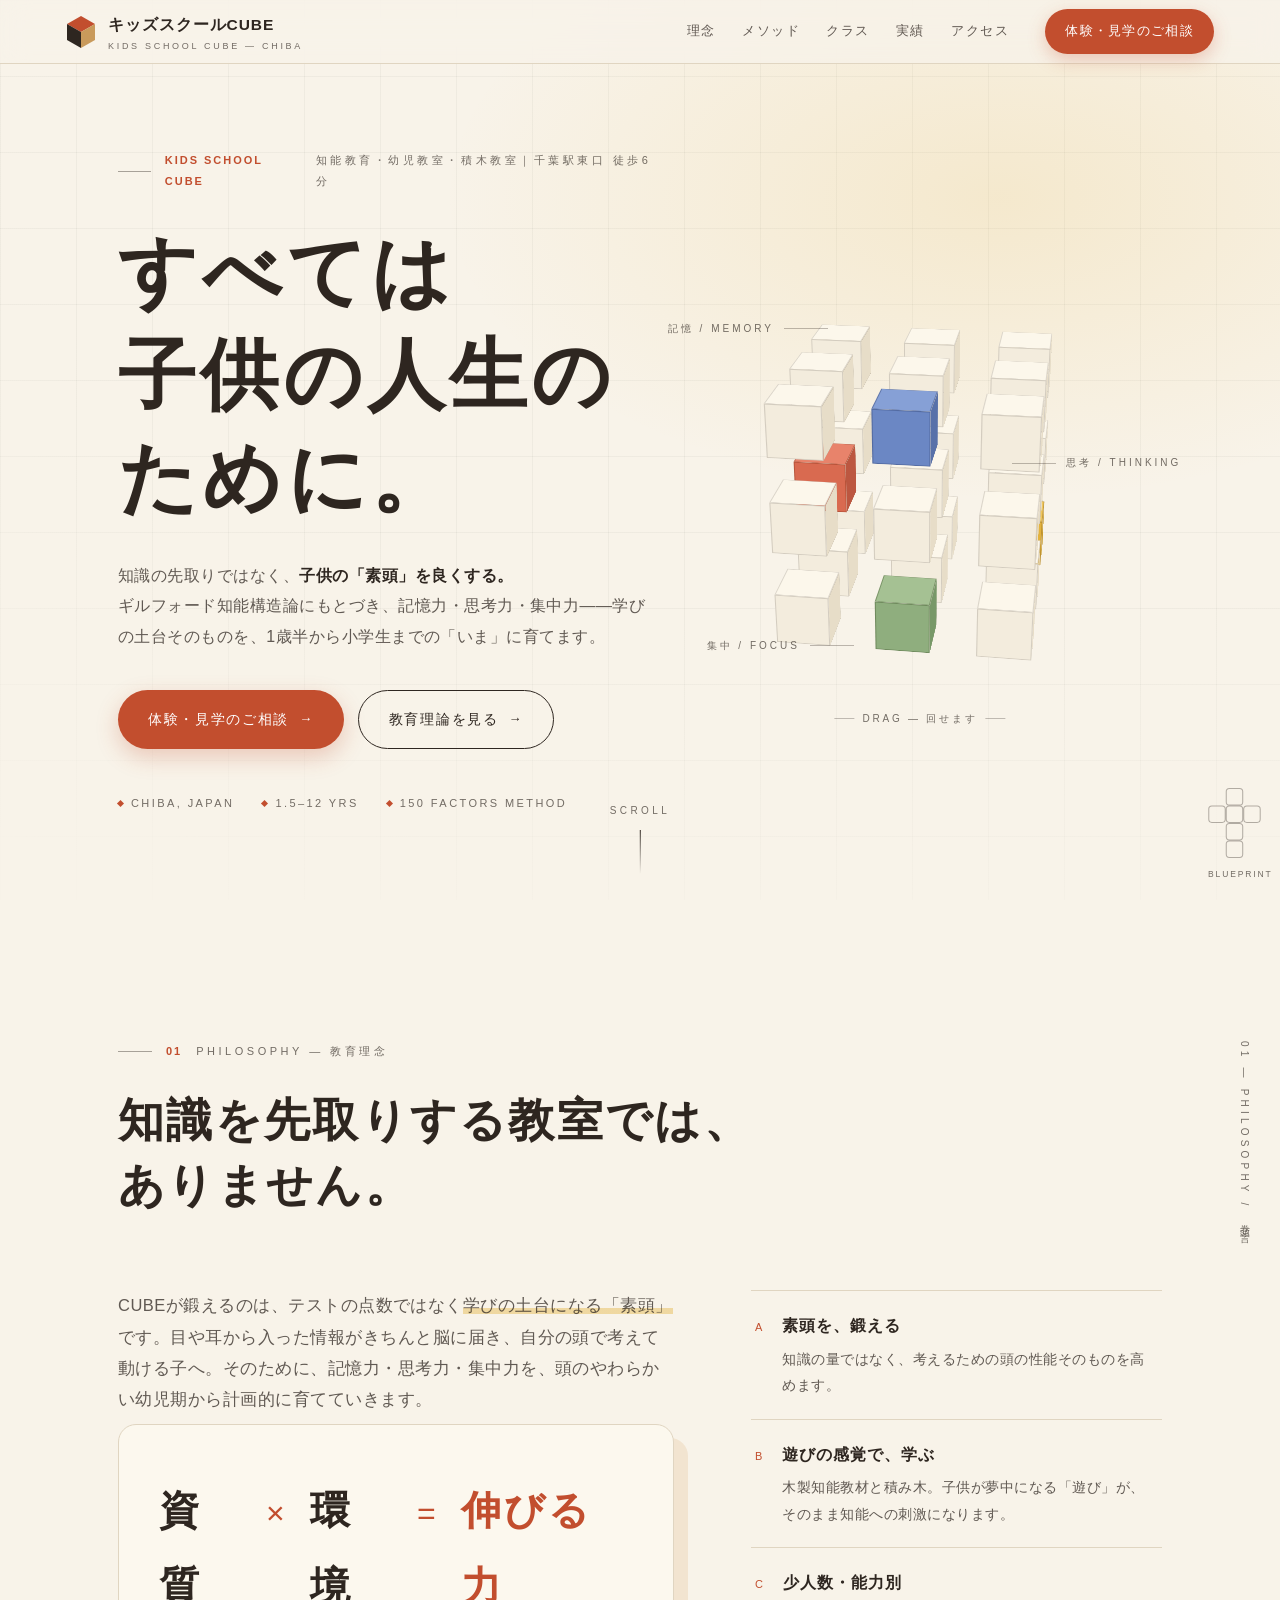
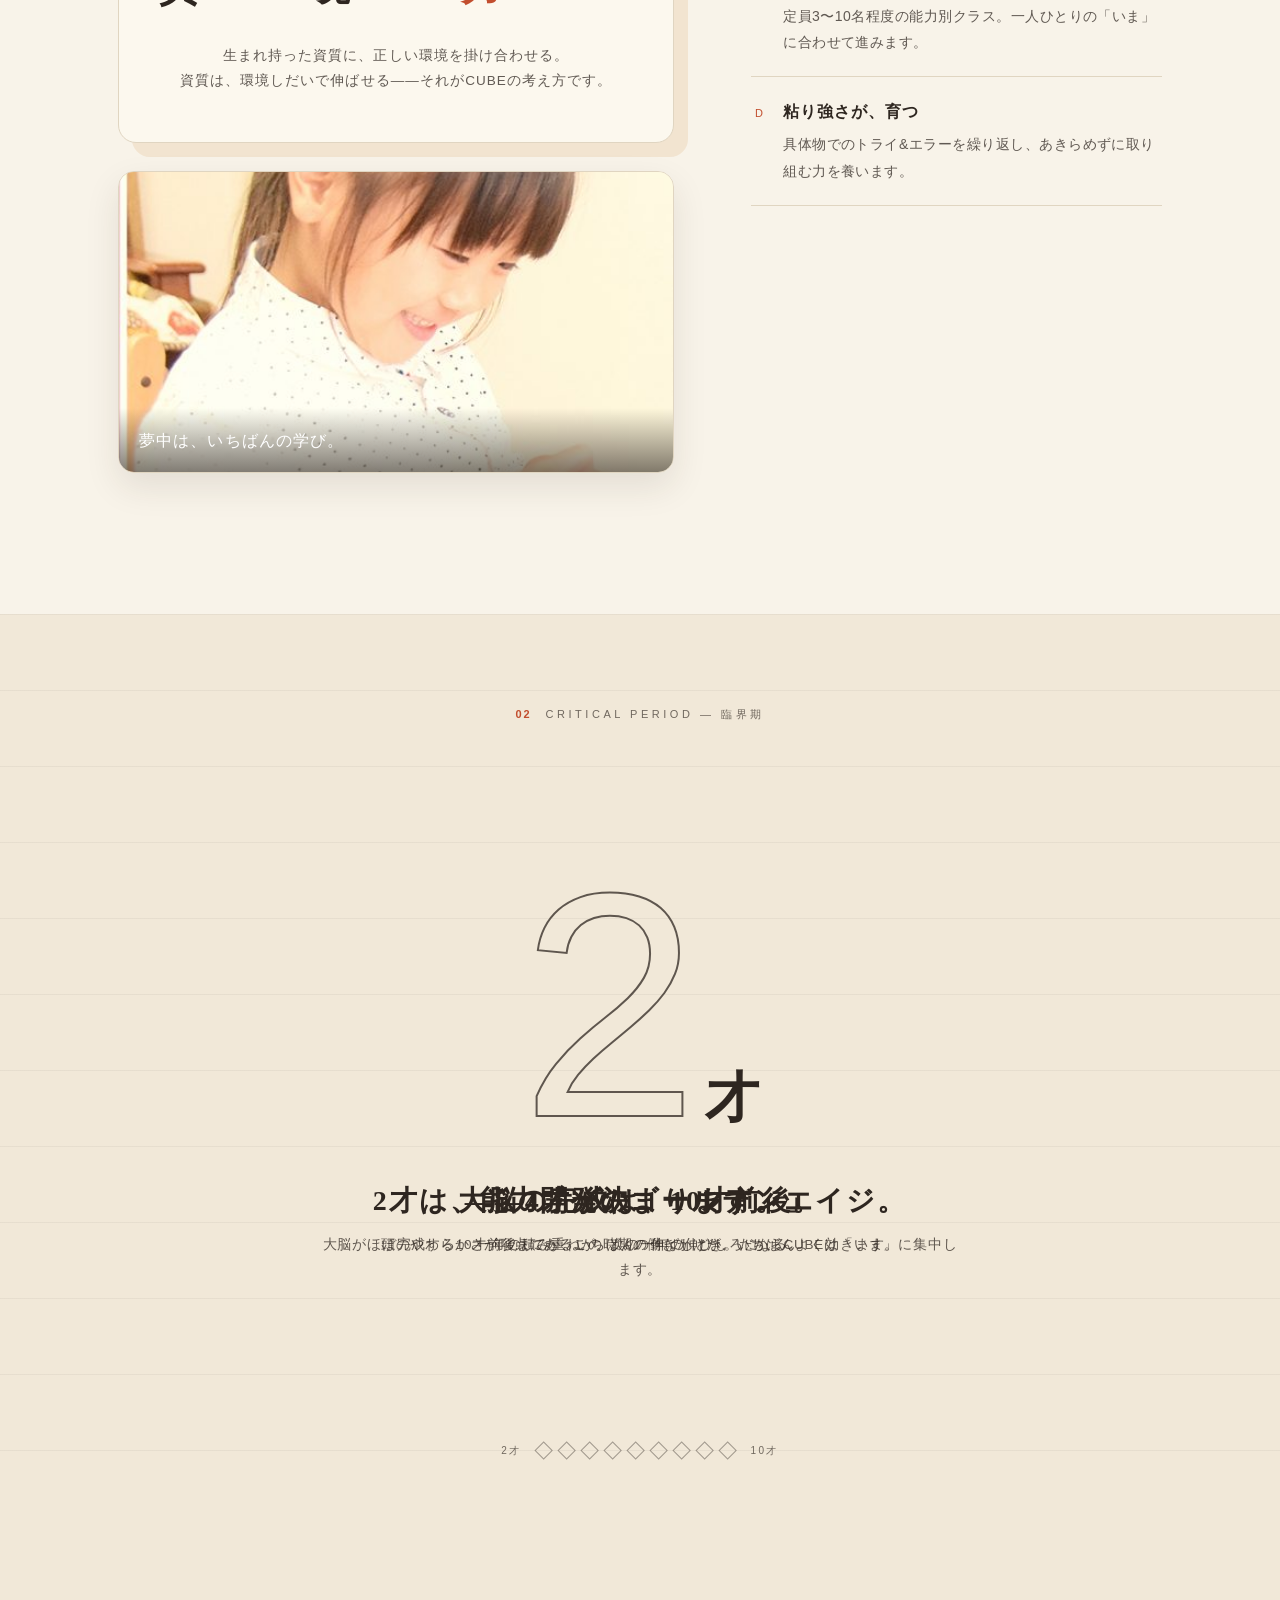
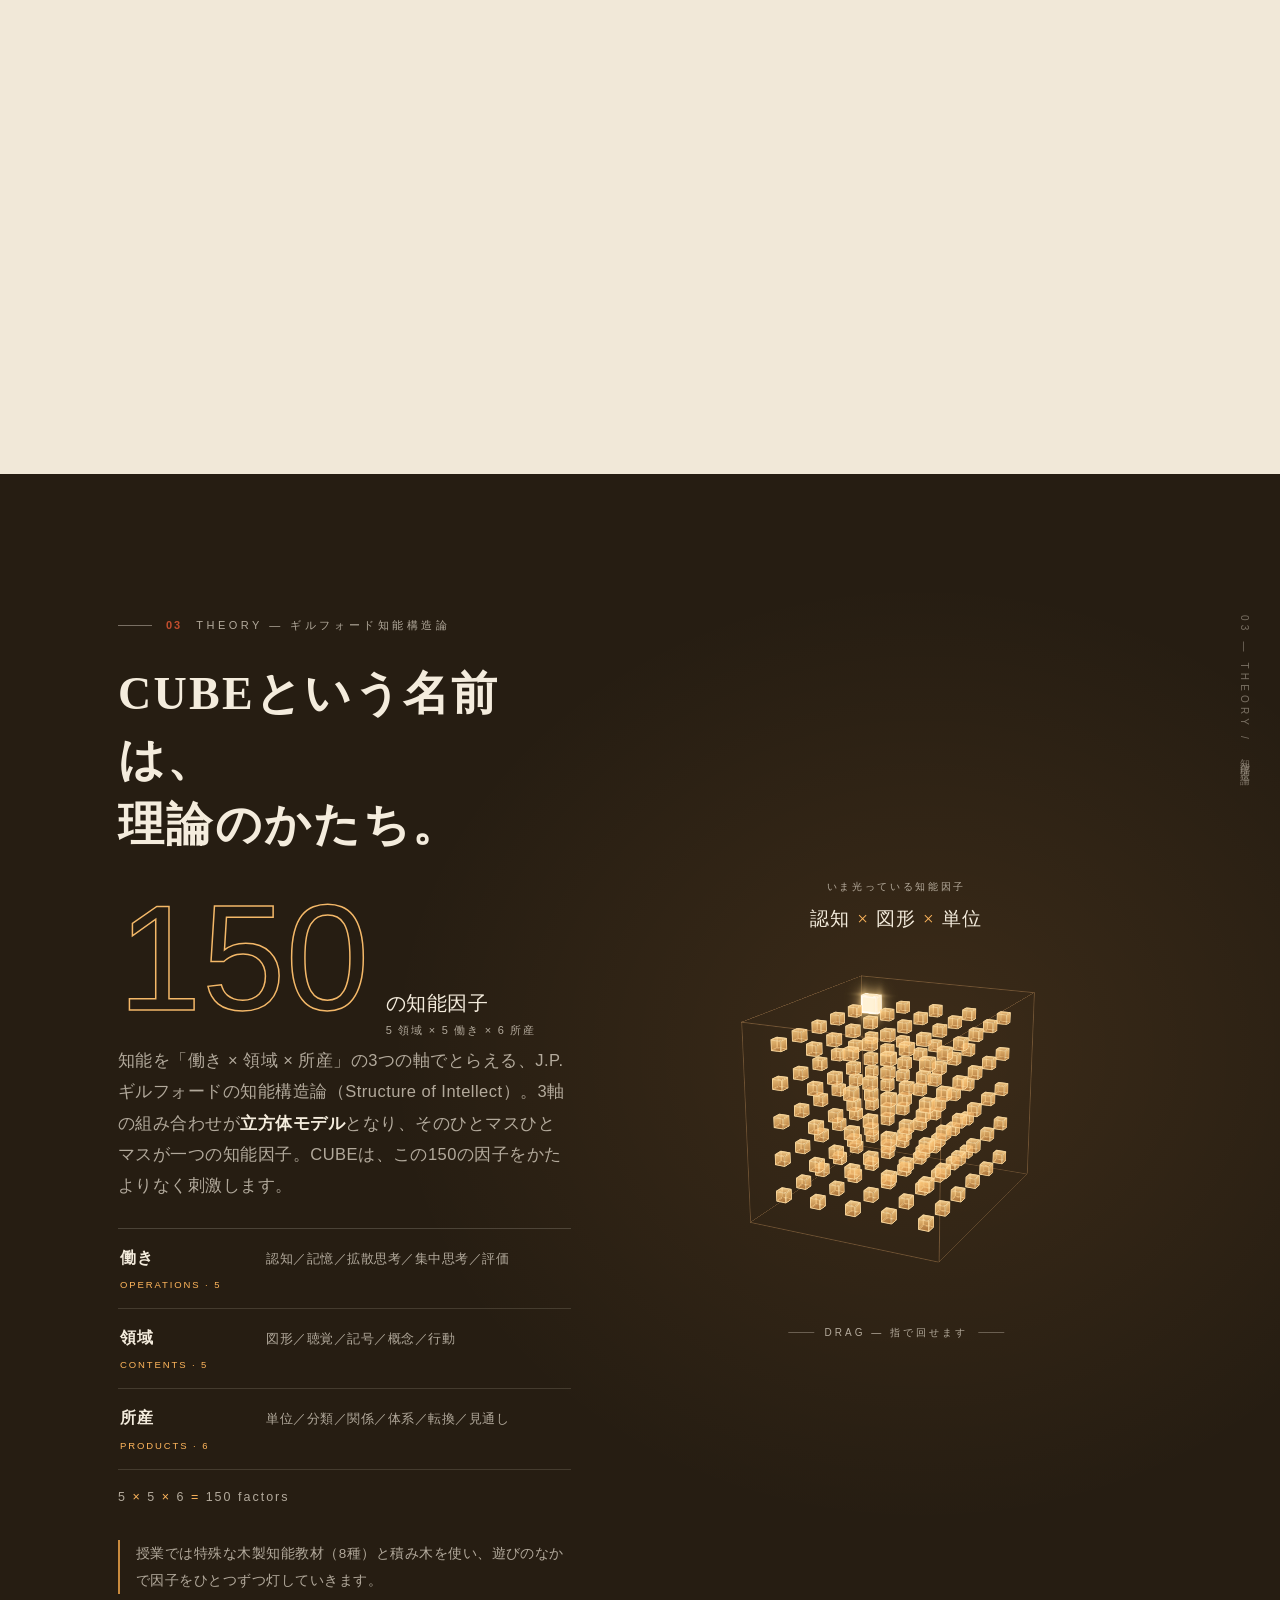
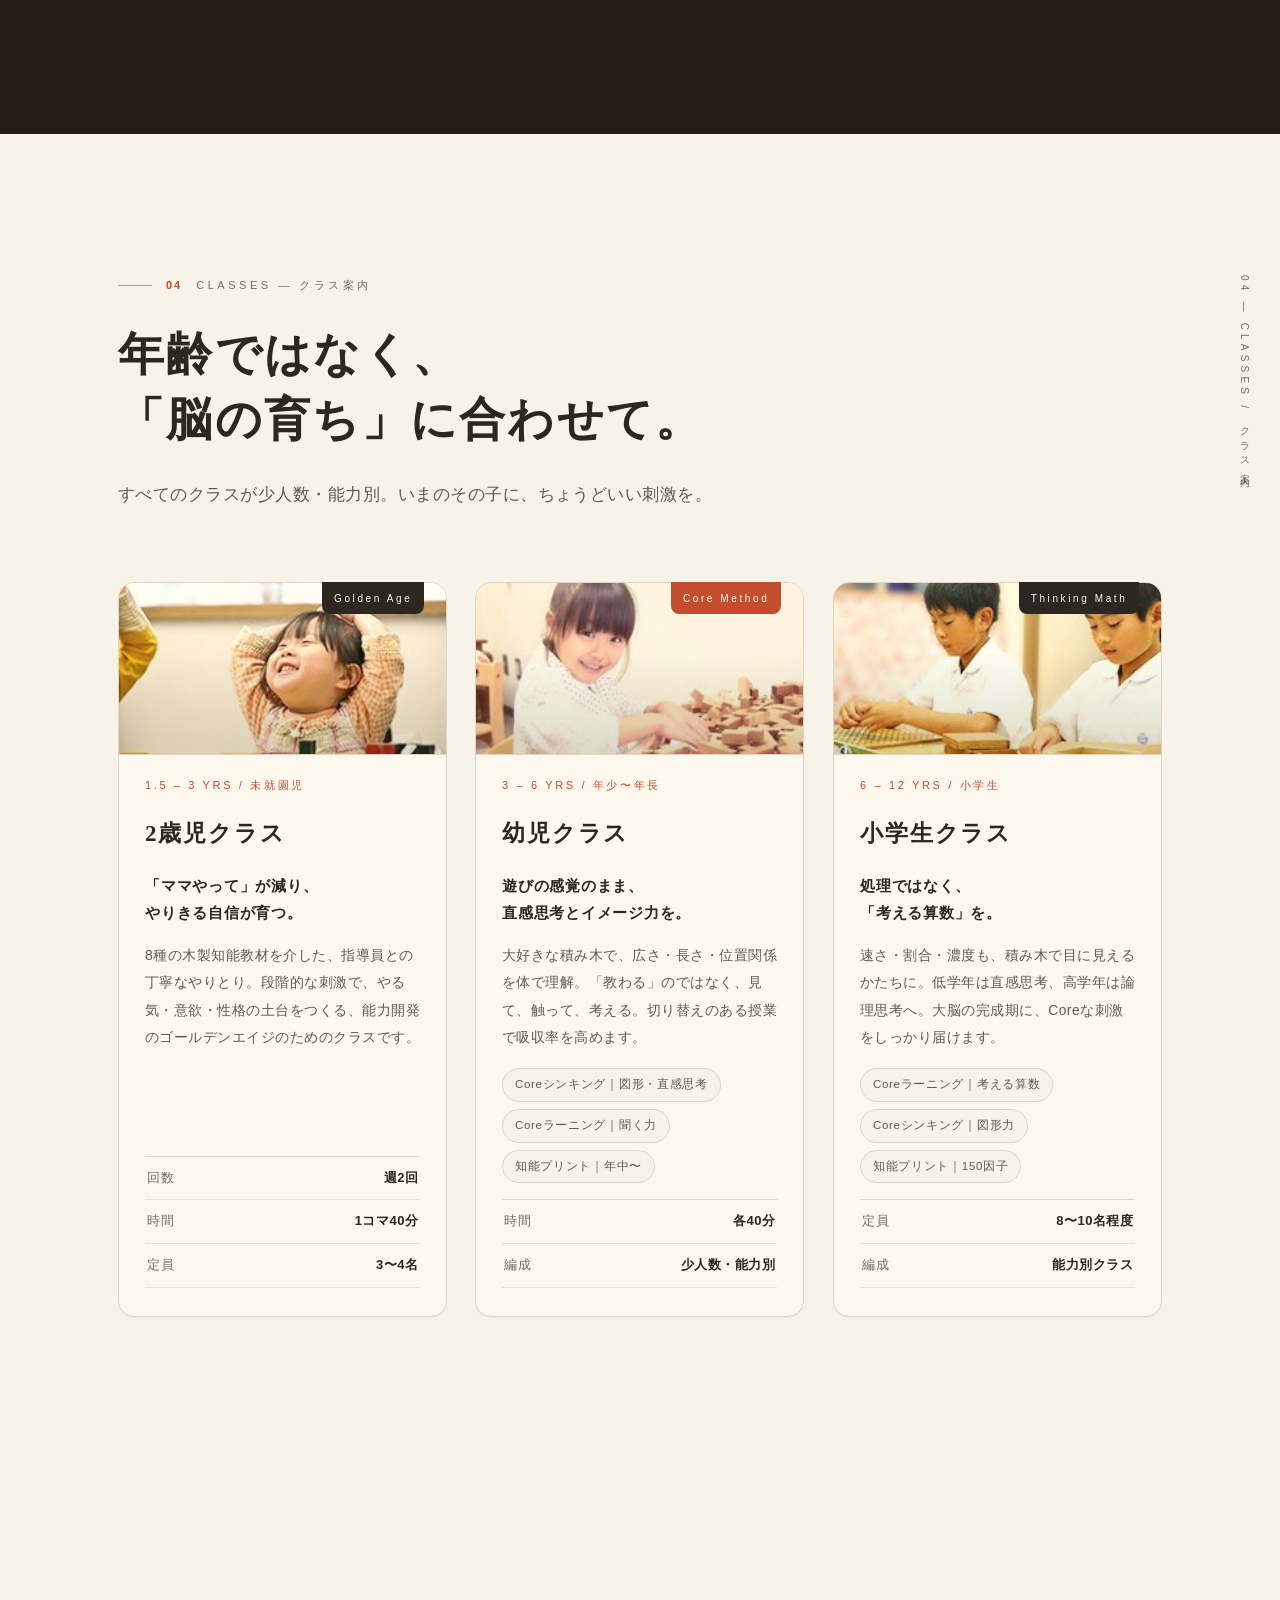
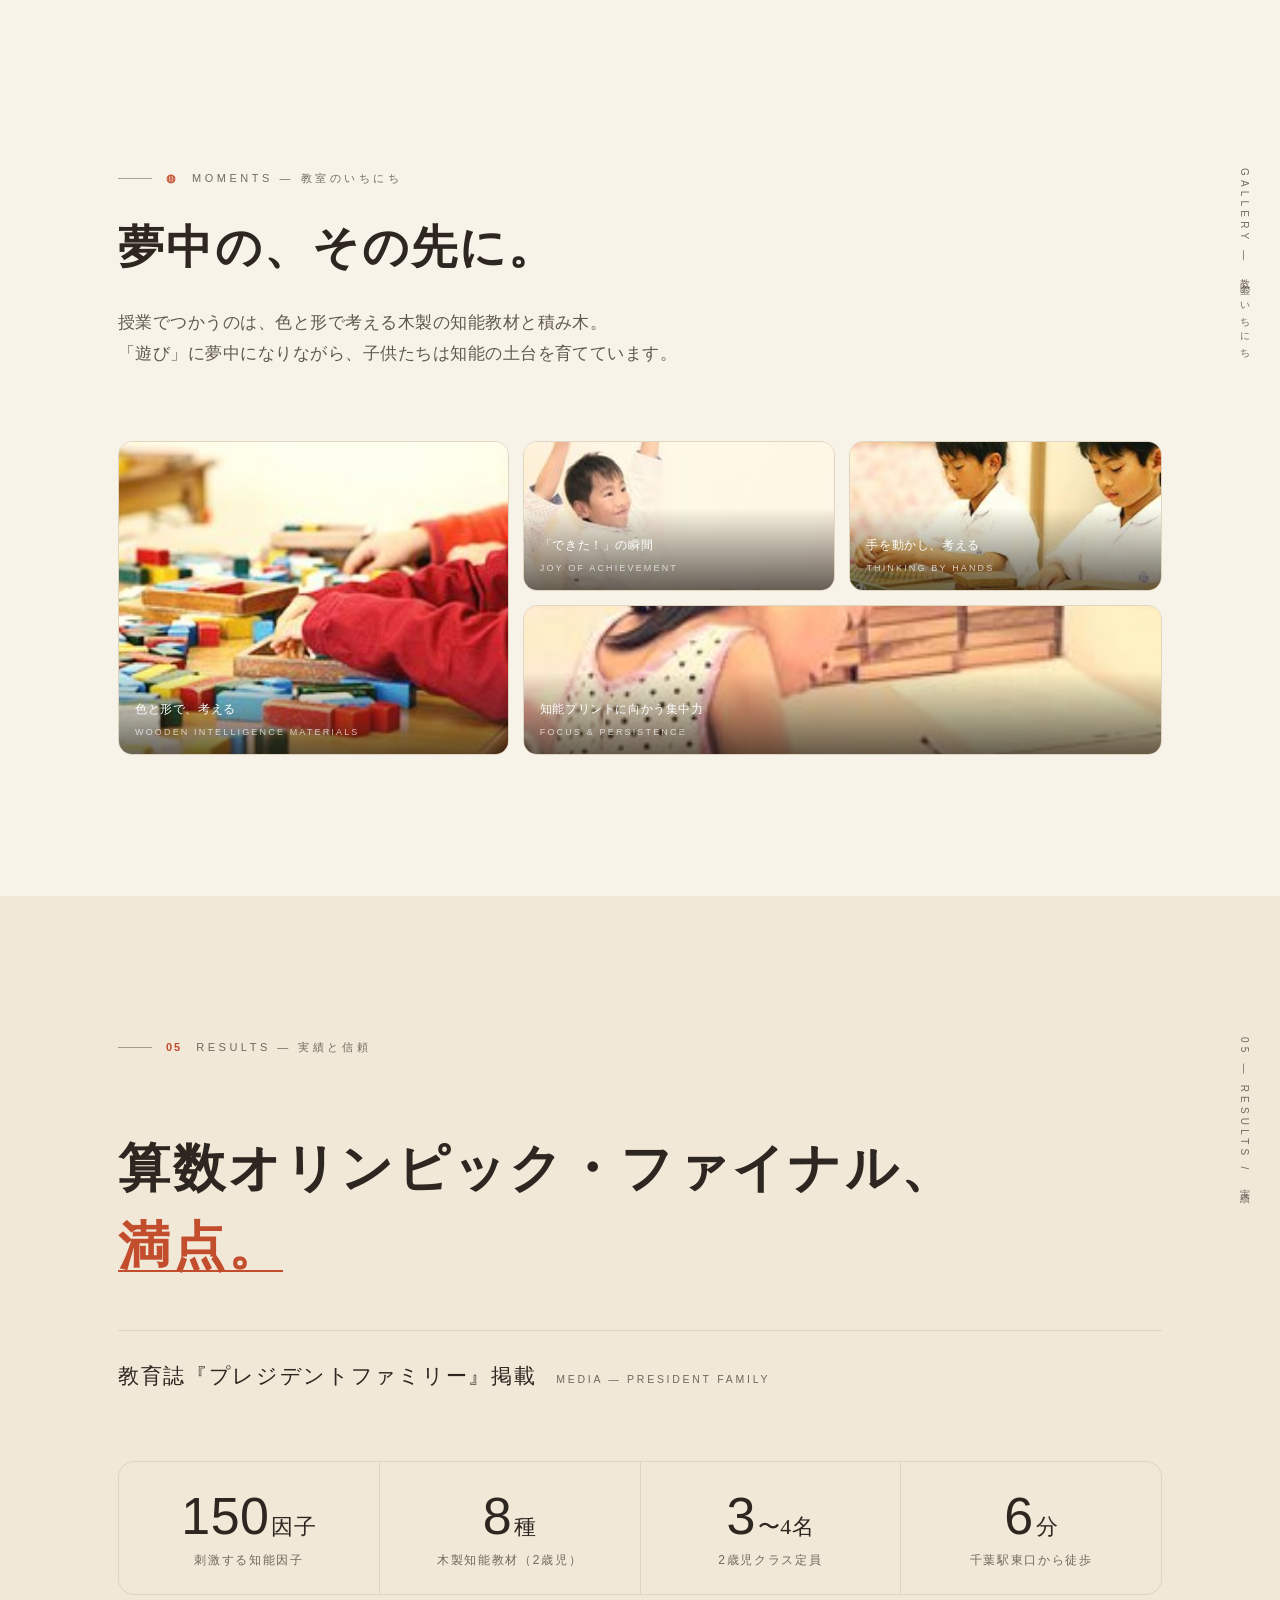
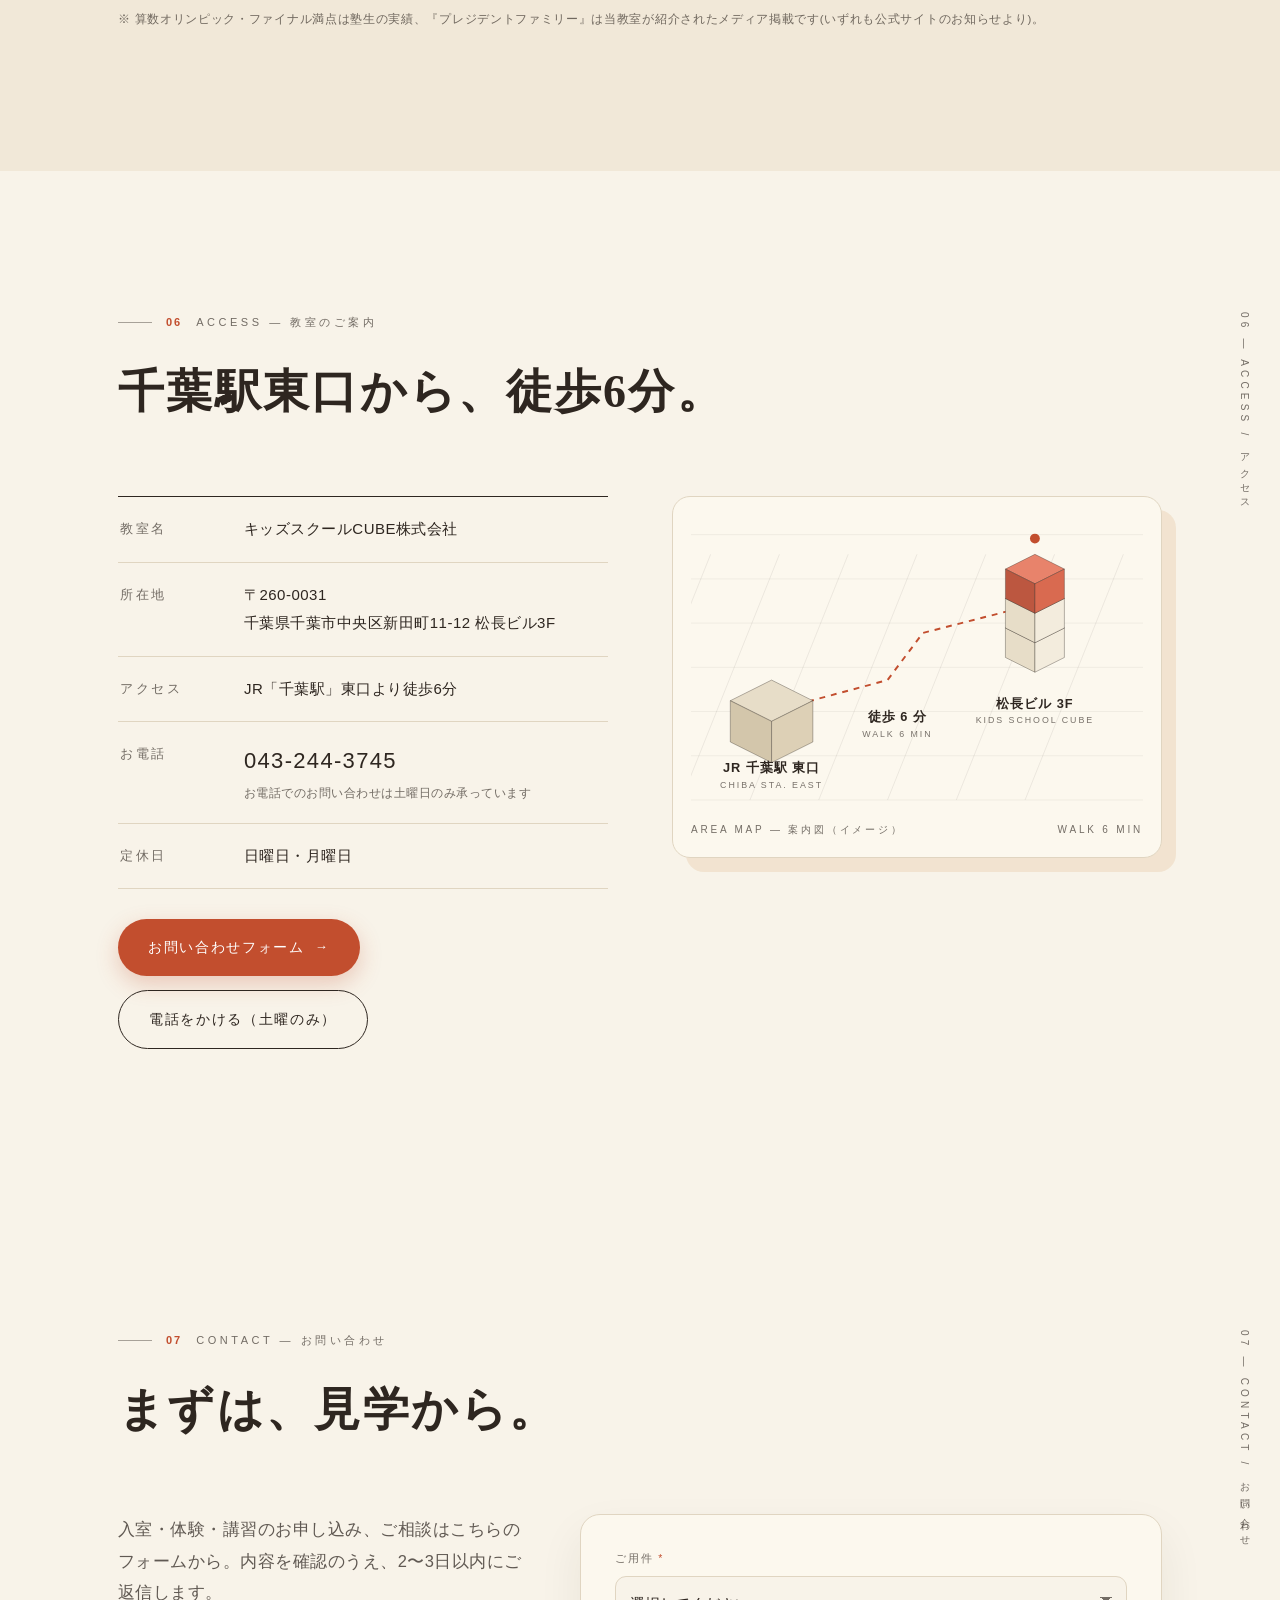
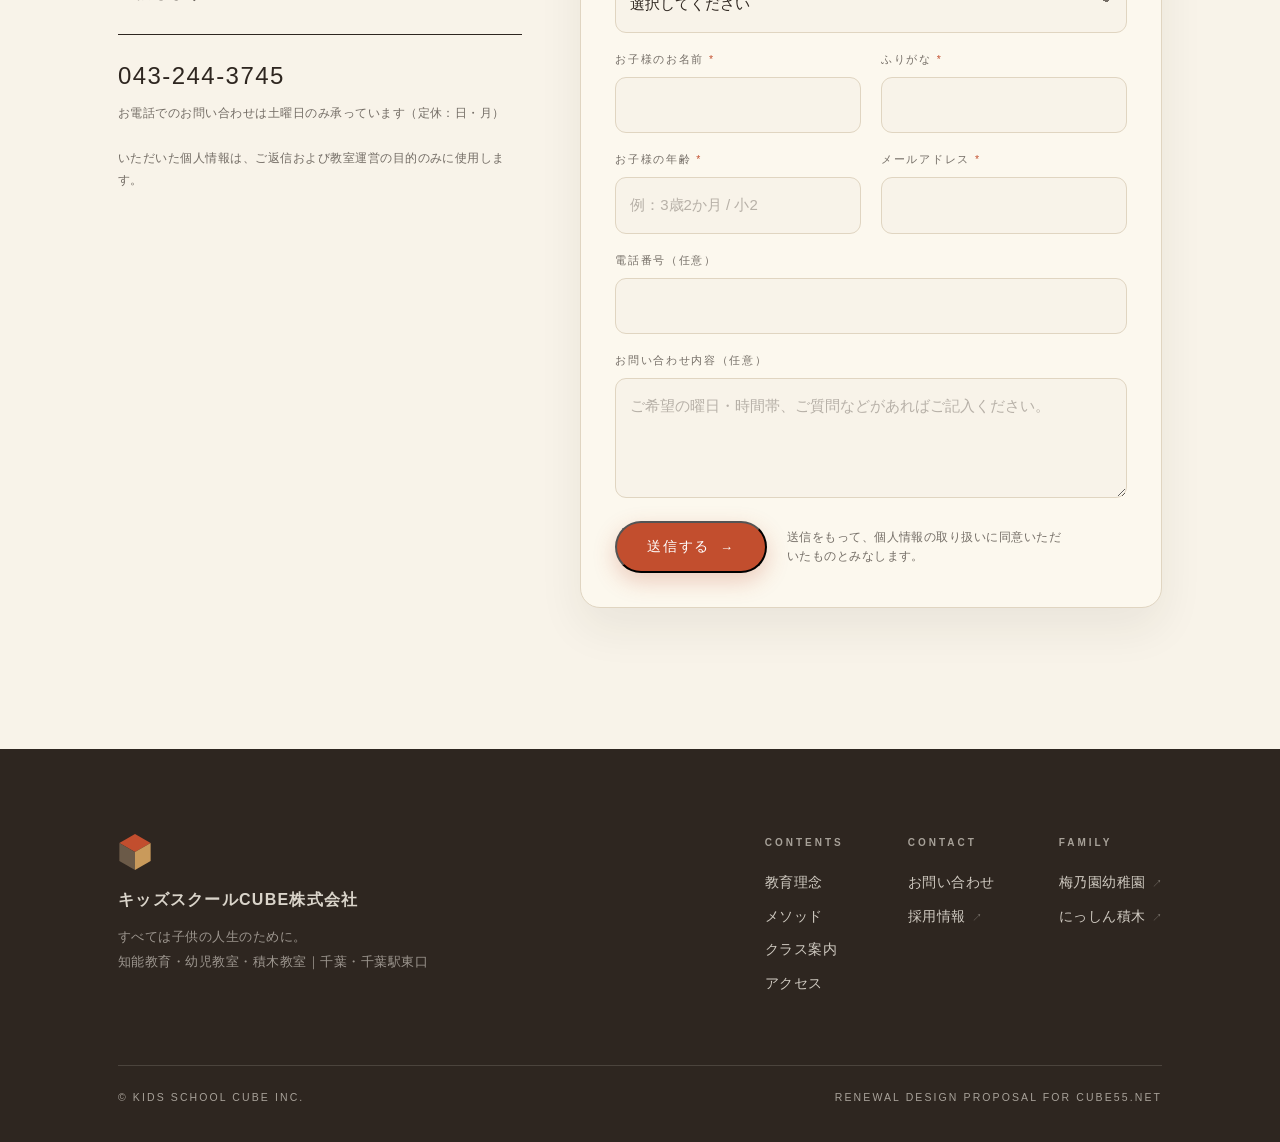
==== index.html @ 7dc9fc48 "お問い合わせ: 洗練フォーム(自前UI→Googleフォーム送信)を追加 - #contact セクション新設。デザインに完全準拠したフォーム(用件/氏名/ふりがな/年齢/メール/電話/内容) - 送" ====
<!DOCTYPE html>
<html lang="ja">
<head>
<meta charset="UTF-8">
<meta name="viewport" content="width=device-width, initial-scale=1">
<title>キッズスクールCUBE — すべては子供の人生のために。｜千葉の知能教育・幼児教室・積木教室</title>
<meta name="description" content="千葉駅東口徒歩6分。知識の先取りではなく子供の「素頭」を良くする、ギルフォード知能構造論にもとづく知能教育・幼児教室・積木教室。2歳児・幼児・小学生クラス。">
</head>
<body>
<style>
  :root{
    --paper:#F8F3E9;
    --paper-2:#F1E8D8;
    --ink:#2E2620;
    --ink-70:rgba(46,38,32,.75);
    --ink-50:rgba(46,38,32,.66);
    --line:#E0D5C1;
    --line-soft:rgba(46,38,32,.10);
    --terra:#C24E2E;
    --terra-soft:rgba(194,78,46,.09);
    --amber:#C98A3D;
    --night:#261D12;
    --night-ink:#F4ECDD;
    --night-sub:rgba(244,236,221,.68);
    --glow:#FFB65C;
    --serif:"Hiragino Mincho ProN","Hiragino Mincho Pro","Yu Mincho","YuMincho",serif;
    --sans:"Hiragino Kaku Gothic ProN","Hiragino Sans","Yu Gothic Medium","Yu Gothic","YuGothic","Meiryo",sans-serif;
    --num:"Avenir Next","Helvetica Neue","Segoe UI",Arial,sans-serif;
    --ease:cubic-bezier(.16,1,.3,1);
    --header-h:64px;
  }
  *{margin:0;padding:0;box-sizing:border-box}
  ::selection{background:rgba(227,178,60,.4)}
  html{scroll-behavior:smooth;scroll-padding-top:calc(var(--header-h) + 12px)}
  body{
    background:var(--paper);
    color:var(--ink);
    font-family:var(--sans);
    font-size:16px;
    line-height:1.9;
    letter-spacing:.03em;
    -webkit-font-smoothing:antialiased;
    overflow-x:hidden;
  }
  a{color:inherit;text-decoration:none}
  a:focus-visible,button:focus-visible{outline:2px solid var(--terra);outline-offset:3px;border-radius:2px}
  img,svg{max-width:100%;display:block}
  .wrap{max-width:1140px;margin:0 auto;padding:0 clamp(20px,4vw,48px)}

  /* ---------- type roles ---------- */
  .eyebrow{
    font-family:var(--num);
    font-size:11px;letter-spacing:.32em;text-transform:uppercase;
    color:var(--ink-50);
    display:flex;align-items:center;gap:14px;
  }
  .eyebrow::before{content:"";width:34px;height:1px;background:var(--ink);opacity:.4}
  .eyebrow .no{color:var(--terra);font-weight:600;letter-spacing:.18em}
  .h-serif{
    font-family:var(--serif);
    font-weight:600;
    font-feature-settings:"palt";
    letter-spacing:.05em;
    line-height:1.42;
  }
  h2.h-serif{font-size:clamp(26px,4.2vw,46px)}
  .lead{max-width:38em;color:var(--ink-70);font-size:clamp(15px,1.6vw,16.5px)}
  .accent{color:var(--terra)}
  .marker{background:linear-gradient(transparent 66%, rgba(227,178,60,.42) 66%)}
  .num-face{font-family:var(--num);font-variant-numeric:tabular-nums}

  /* ---------- reveal ---------- */
  .rv{opacity:0;transform:translateY(26px);transition:opacity .9s var(--ease),transform .9s var(--ease);transition-delay:var(--d,0s)}
  .rv.on{opacity:1;transform:none}
  .mask-line{display:block;overflow:hidden}
  .mask-line>span{display:block;transform:translateY(112%);transition:transform 1s var(--ease);transition-delay:var(--d,0s)}
  .on .mask-line>span{transform:none}

  /* ---------- header ---------- */
  header{
    position:fixed;inset:0 0 auto 0;z-index:60;height:var(--header-h);
    background:rgba(248,243,233,.78);
    -webkit-backdrop-filter:blur(14px);backdrop-filter:blur(14px);
    border-bottom:1px solid var(--line);
    transition:box-shadow .4s ease;
  }
  header.scrolled{box-shadow:0 10px 30px rgba(46,38,32,.07)}
  .hd-in{max-width:1220px;margin:0 auto;height:100%;padding:0 clamp(16px,3vw,36px);display:flex;align-items:center;gap:28px}
  .brand{display:flex;align-items:center;gap:12px;flex-shrink:1;min-width:0}
  .brand>span{min-width:0;overflow:hidden}
  .brand b{font-family:var(--sans);font-weight:700;font-size:15.5px;letter-spacing:.06em;display:block;white-space:nowrap;overflow:hidden;text-overflow:ellipsis}
  .brand small{display:block;font-family:var(--num);font-size:9px;letter-spacing:.3em;color:var(--ink-50);text-transform:uppercase;line-height:1.4}
  nav.gnav{display:flex;gap:26px;margin-left:auto}
  nav.gnav a{font-size:13px;letter-spacing:.12em;color:var(--ink-70);position:relative;padding:6px 0}
  nav.gnav a::after{content:"";position:absolute;left:0;bottom:0;width:100%;height:1px;background:var(--terra);transform:scaleX(0);transform-origin:left;transition:transform .35s var(--ease)}
  nav.gnav a:hover::after{transform:scaleX(1)}
  .hd-cta{
    flex-shrink:0;margin-left:8px;
    background:var(--terra);color:#fff;font-size:13px;letter-spacing:.1em;
    padding:10px 20px;border-radius:999px;
    transition:transform .3s var(--ease),box-shadow .3s var(--ease);
    box-shadow:0 6px 18px rgba(194,78,46,.28);
  }
  .hd-cta:hover{transform:translateY(-2px);box-shadow:0 10px 24px rgba(194,78,46,.36)}
  .hd-cta .cta-s{display:none}
  .menu-btn{display:none;margin-left:auto;background:none;border:0;width:44px;height:44px;cursor:pointer;position:relative}
  .menu-btn span{position:absolute;left:11px;width:22px;height:1.5px;background:var(--ink);transition:transform .35s var(--ease),opacity .3s}
  .menu-btn span:nth-child(1){top:18px}.menu-btn span:nth-child(2){top:26px}
  .m-panel{display:none;position:absolute;top:var(--header-h);left:0;right:0;background:rgba(248,243,233,.96);-webkit-backdrop-filter:blur(14px);backdrop-filter:blur(14px);border-bottom:1px solid var(--line);padding:10px 24px 22px}
  .m-panel a{display:block;padding:13px 4px;font-size:14.5px;letter-spacing:.12em;border-bottom:1px solid var(--line-soft)}
  header.open .m-panel{display:block}
  header.open .menu-btn span:nth-child(1){transform:translateY(4px) rotate(24deg)}
  header.open .menu-btn span:nth-child(2){transform:translateY(-4px) rotate(-24deg)}

  /* ---------- hero ---------- */
  .hero{
    min-height:100vh;min-height:100svh;
    display:flex;align-items:center;
    position:relative;overflow:hidden;
    padding-top:var(--header-h);
    background-image:
      linear-gradient(rgba(46,38,32,.045) 1px,transparent 1px),
      linear-gradient(90deg,rgba(46,38,32,.045) 1px,transparent 1px);
    background-size:76px 76px;
  }
  .hero::after{content:"";position:absolute;inset:0;pointer-events:none;
    background:
      radial-gradient(120% 90% at 70% 20%,transparent 55%,rgba(248,243,233,.9) 100%),
      radial-gradient(62% 48% at 78% 22%,rgba(227,178,60,.16),transparent 70%)}
  .hero-grid{position:relative;z-index:2;display:grid;grid-template-columns:minmax(0,1.05fr) minmax(0,.95fr);align-items:center;gap:24px;width:100%}
  .hero-copy .eyebrow{margin-bottom:30px}
  h1{
    font-family:var(--serif);font-weight:600;font-feature-settings:"palt";
    font-size:clamp(40px,6.4vw,78px);
    line-height:1.32;letter-spacing:.055em;
  }
  .hero-sub{margin-top:30px;max-width:33em;color:var(--ink-70);font-size:clamp(14.5px,1.5vw,16px)}
  .hero-sub b{font-weight:700;color:var(--ink)}
  .hero-ctas{margin-top:38px;display:flex;flex-wrap:wrap;gap:14px}
  .btn{display:inline-flex;align-items:center;gap:10px;font-size:14px;letter-spacing:.12em;padding:15px 30px;border-radius:999px;transition:transform .3s var(--ease),box-shadow .3s var(--ease),background .3s}
  .btn-solid{background:var(--terra);color:#fff;box-shadow:0 8px 22px rgba(194,78,46,.26)}
  .btn-solid:hover{transform:translateY(-2px);box-shadow:0 14px 30px rgba(194,78,46,.34)}
  .btn-ghost{border:1px solid var(--ink);color:var(--ink)}
  .btn-ghost:hover{background:var(--ink);color:var(--paper)}
  .btn .ar{font-family:var(--num);font-size:13px;transition:transform .3s var(--ease)}
  .btn:hover .ar{transform:translateX(4px)}
  .hero-meta{margin-top:44px;display:flex;gap:28px;flex-wrap:wrap;font-family:var(--num);font-size:11px;letter-spacing:.22em;color:var(--ink-50);text-transform:uppercase}
  .hero-meta span{display:flex;align-items:center;gap:8px}
  .hero-meta i{width:5px;height:5px;background:var(--terra);display:inline-block;transform:rotate(45deg)}

  /* hero 3D lattice */
  .hero-stage{position:relative;display:flex;justify-content:center;align-items:center}
  .scene{width:480px;height:480px;perspective:1200px;position:relative;flex-shrink:0;cursor:grab;touch-action:pan-y}
  .scene:active{cursor:grabbing}
  .tilt,.spin{position:absolute;inset:0;transform-style:preserve-3d}
  .tilt{transform:rotateX(var(--my,0deg)) rotateY(var(--mx,0deg));transition:transform .8s var(--ease)}
  @keyframes heroSpin{from{transform:rotateX(-24deg) rotateY(-10deg)}to{transform:rotateX(-24deg) rotateY(350deg)}}
  .spin{transform:rotateX(-24deg) rotateY(-10deg)}
  .hero-drag-hint{position:absolute;left:50%;bottom:-6px;transform:translateX(-50%);font-family:var(--num);font-size:10px;letter-spacing:.28em;color:var(--ink-50);text-transform:uppercase;display:flex;align-items:center;gap:8px;white-space:nowrap;pointer-events:none}
  .hero-drag-hint::before,.hero-drag-hint::after{content:"";width:20px;height:1px;background:rgba(46,38,32,.28)}
  .qb{position:absolute;left:50%;top:50%;width:52px;height:52px;margin:-26px 0 0 -26px;transform-style:preserve-3d}
  .qb .f{position:absolute;inset:0;border:1px solid rgba(46,38,32,.16);backface-visibility:hidden}
  .qb .f-f{background:#F3ECDD;transform:translateZ(26px)}
  .qb .f-b{background:#F3ECDD;transform:rotateY(180deg) translateZ(26px)}
  .qb .f-r{background:#E7DDC8;transform:rotateY(90deg) translateZ(26px)}
  .qb .f-l{background:#E7DDC8;transform:rotateY(-90deg) translateZ(26px)}
  .qb .f-t{background:#FCF7EB;transform:rotateX(90deg) translateZ(26px)}
  .qb .f-d{background:#DDD0B6;transform:rotateX(-90deg) translateZ(26px)}
  .qb.q-red .f{border-color:rgba(150,60,35,.5)}
  .qb.q-red .f-f,.qb.q-red .f-b{background:#D96A50}
  .qb.q-red .f-r,.qb.q-red .f-l{background:#BC5740}
  .qb.q-red .f-t{background:#E8836B}
  .qb.q-red .f-d{background:#A34732}
  .qb.q-yellow .f{border-color:rgba(150,110,30,.5)}
  .qb.q-yellow .f-f,.qb.q-yellow .f-b{background:#E3B23C}
  .qb.q-yellow .f-r,.qb.q-yellow .f-l{background:#C79A2C}
  .qb.q-yellow .f-t{background:#EFC65D}
  .qb.q-yellow .f-d{background:#A87F20}
  .qb.q-green .f{border-color:rgba(80,105,60,.5)}
  .qb.q-green .f-f,.qb.q-green .f-b{background:#8FAE7E}
  .qb.q-green .f-r,.qb.q-green .f-l{background:#789868}
  .qb.q-green .f-t{background:#A5C193}
  .qb.q-green .f-d{background:#647F55}
  .qb.q-denim .f{border-color:rgba(60,80,130,.5)}
  .qb.q-denim .f-f,.qb.q-denim .f-b{background:#6B87C4}
  .qb.q-denim .f-r,.qb.q-denim .f-l{background:#5871A9}
  .qb.q-denim .f-t{background:#86A0D6}
  .qb.q-denim .f-d{background:#47598B}
  .lead-label{position:absolute;font-family:var(--num);font-size:10px;letter-spacing:.3em;color:var(--ink-50);text-transform:uppercase;z-index:3}
  .lead-label::after{content:"";position:absolute;top:50%;width:44px;height:1px;background:rgba(46,38,32,.3)}
  .lead-label.ll-r::after{left:calc(100% + 10px)}
  .lead-label.ll-l::after{right:calc(100% + 10px)}
  .ll-1{top:16%;left:-2%}
  .ll-2{top:44%;right:-4%}
  .ll-3{bottom:14%;left:6%}
  .scroll-cue{position:absolute;bottom:26px;left:50%;transform:translateX(-50%);font-family:var(--num);font-size:10px;letter-spacing:.34em;color:var(--ink-50);text-transform:uppercase;display:flex;flex-direction:column;align-items:center;gap:10px;z-index:3}
  .scroll-cue::after{content:"";width:1px;height:44px;background:linear-gradient(var(--ink) 0%,transparent 100%);animation:cue 2.2s var(--ease) infinite}
  @keyframes cue{0%{transform:scaleY(0);transform-origin:top}45%{transform:scaleY(1);transform-origin:top}55%{transform:scaleY(1);transform-origin:bottom}100%{transform:scaleY(0);transform-origin:bottom}}

  /* ---------- chapters common ---------- */
  section.ch{position:relative;padding:clamp(84px,11vw,150px) 0}
  .ch-head{display:flex;flex-direction:column;gap:26px;margin-bottom:clamp(40px,6vw,72px)}
  .hashira{
    position:absolute;top:clamp(84px,11vw,150px);right:clamp(8px,2vw,26px);
    writing-mode:vertical-rl;font-family:var(--num);font-size:10px;letter-spacing:.42em;
    color:var(--ink-50);text-transform:uppercase;
  }
  .rule{border:0;border-top:1px solid var(--line)}

  /* ---------- 01 philosophy ---------- */
  .phil-grid{display:grid;grid-template-columns:minmax(0,1.15fr) minmax(0,.85fr);gap:clamp(36px,6vw,80px);align-items:start}
  .formula{
    margin-top:8px;border:1px solid var(--line);background:#FCF8EE;border-radius:18px;
    padding:clamp(28px,4vw,48px) clamp(22px,3.4vw,40px);
    display:flex;flex-direction:column;gap:18px;
    box-shadow:14px 14px 0 rgba(201,138,61,.14);
  }
  .formula .fx{display:flex;align-items:baseline;justify-content:center;gap:clamp(10px,2vw,22px);font-family:var(--serif);font-weight:600;font-size:clamp(26px,3.6vw,40px);letter-spacing:.08em}
  .formula .fx .op{color:var(--terra);font-family:var(--num);font-weight:400;font-size:.8em}
  .formula figcaption{text-align:center;font-size:13.5px;color:var(--ink-70);letter-spacing:.08em}
  .phil-points{display:flex;flex-direction:column;gap:0;border-top:1px solid var(--line)}
  .phil-points>div{display:flex;gap:18px;padding:20px 4px;border-bottom:1px solid var(--line);align-items:baseline}
  .phil-points .pn{font-family:var(--num);font-size:11px;letter-spacing:.2em;color:var(--terra);flex-shrink:0}
  .phil-points b{font-weight:700;display:block;margin-bottom:4px;letter-spacing:.06em}
  .phil-points p{font-size:14px;color:var(--ink-70)}

  /* ---------- 02 critical (sticky) ---------- */
  .critical{height:340vh;position:relative;background:var(--paper-2)}
  .critical-sticky{
    position:sticky;top:0;height:100vh;height:100svh;overflow:hidden;
    display:flex;flex-direction:column;justify-content:center;align-items:center;text-align:center;
    background-image:linear-gradient(rgba(46,38,32,.05) 1px,transparent 1px);
    background-size:100% 76px;
  }
  .crit-eyebrow{position:absolute;top:calc(var(--header-h) + 26px);left:50%;transform:translateX(-50%);white-space:nowrap}
  .crit-eyebrow::before{display:none}
  .age-line{display:flex;align-items:baseline;justify-content:center;gap:6px;line-height:1}
  .age-num{
    font-family:var(--num);font-weight:200;font-variant-numeric:tabular-nums;
    font-size:clamp(150px,30vw,320px);
    color:transparent;-webkit-text-stroke:2px rgba(46,38,32,.75);
    display:inline-block;
  }
  @supports not (-webkit-text-stroke:1px black){.age-num{color:rgba(46,38,32,.22)}}
  .age-num.pop{animation:agePop .55s var(--ease)}
  @keyframes agePop{from{opacity:.1;transform:translateY(26px)}to{opacity:1;transform:none}}
  .age-sai{font-family:var(--serif);font-size:clamp(30px,5vw,54px);font-weight:600;color:var(--ink)}
  .crit-caps{display:grid;width:min(88vw,640px);margin-top:14px}
  .crit-caps .ph{
    grid-area:1/1;display:flex;flex-direction:column;justify-content:flex-start;gap:8px;
    opacity:0;transform:translateY(16px);transition:opacity .6s var(--ease),transform .6s var(--ease);
  }
  .crit-caps .ph.act{opacity:1;transform:none}
  .crit-caps .ph .t1{font-family:var(--serif);font-weight:600;font-size:clamp(19px,2.8vw,28px);letter-spacing:.07em;line-height:1.6}
  .crit-caps .ph .t2{font-size:13.5px;color:var(--ink-70);letter-spacing:.06em}
  .age-track{position:absolute;bottom:clamp(30px,6vh,58px);left:50%;transform:translateX(-50%);display:flex;align-items:center;gap:10px}
  .age-track .blk{width:13px;height:13px;border:1px solid rgba(46,38,32,.4);transform:rotate(45deg);transition:background .45s var(--ease),border-color .45s}
  .age-track .blk.fill{background:var(--amber);border-color:var(--amber)}
  .age-track .cap{font-family:var(--num);font-size:10px;letter-spacing:.24em;color:var(--ink-50);margin:0 6px}

  /* ---------- 03 theory (dark) ---------- */
  .theory{
    background-color:var(--night);
    background-image:radial-gradient(58% 52% at 72% 46%,rgba(255,172,84,.10),transparent 72%);
    color:var(--night-ink);overflow:hidden
  }
  .theory .eyebrow{color:var(--night-sub)}
  .theory .eyebrow::before{background:var(--night-ink)}
  .theory .hashira{color:rgba(244,236,221,.4)}
  .theory-grid{display:grid;grid-template-columns:minmax(0,.92fr) minmax(0,1.08fr);gap:clamp(30px,5vw,60px);align-items:center}
  .theory .lead{color:var(--night-sub)}
  .t-num{display:flex;align-items:baseline;gap:16px;margin:26px 0 6px}
  .t-num .big{
    font-family:var(--num);font-weight:200;font-size:clamp(88px,12vw,150px);line-height:1;
    color:transparent;-webkit-text-stroke:1.5px rgba(255,193,110,.95);
    font-variant-numeric:tabular-nums;
  }
  @supports not (-webkit-text-stroke:1px black){.t-num .big{color:rgba(255,193,110,.8)}}
  .t-num .unit{font-family:var(--serif);font-size:20px;color:var(--night-ink);line-height:1.5}
  .t-num .unit small{display:block;font-family:var(--num);font-size:11px;letter-spacing:.16em;color:var(--night-sub);margin-top:4px}
  .soi-dims{display:flex;flex-direction:column;gap:0;margin-top:26px;border-top:1px solid rgba(244,236,221,.18)}
  .soi-dim{display:grid;grid-template-columns:132px 1fr;gap:14px;align-items:baseline;padding:14px 2px;border-bottom:1px solid rgba(244,236,221,.14)}
  .soi-dim .soi-k{display:flex;flex-direction:column;gap:3px}
  .soi-dim .soi-k b{font-family:var(--serif);font-size:16px;font-weight:600;color:var(--night-ink);letter-spacing:.06em}
  .soi-dim .soi-k i{font-family:var(--num);font-size:9.5px;letter-spacing:.2em;color:var(--glow);font-style:normal;text-transform:uppercase}
  .soi-dim p{font-size:13px;color:var(--night-sub);letter-spacing:.04em;line-height:1.85}
  .soi-eq{margin-top:16px;font-family:var(--num);font-size:12.5px;letter-spacing:.16em;color:var(--night-sub)}
  .soi-eq b{color:var(--glow);font-weight:500}
  .t-note{margin-top:30px;font-size:13.5px;color:var(--night-sub);border-left:2px solid var(--amber);padding-left:16px;line-height:2}
  /* lattice */
  .lat-stage{position:relative;display:flex;justify-content:center;align-items:center;min-height:480px}
  .lat-scene{width:460px;height:440px;perspective:1100px;cursor:grab;touch-action:pan-y;position:relative}
  .lat-scene:active{cursor:grabbing}
  .lat-tilt{position:absolute;inset:0;transform-style:preserve-3d}
  /* each knowledge factor = a small solid 3D cube (reads volumetric from any angle) */
  .node{
    position:absolute;left:50%;top:50%;width:11px;height:11px;margin:-5.5px 0 0 -5.5px;
    transform-style:preserve-3d;
    transform:translate3d(var(--sx),var(--sy),var(--sz)) scale(.15);
    transition:transform 1.4s var(--ease);transition-delay:var(--d);
  }
  .formed .node{transform:translate3d(var(--tx),var(--ty),var(--tz)) scale(1)}
  .nf{position:absolute;inset:0;
    background:linear-gradient(150deg,rgba(255,208,132,.66),rgba(222,148,72,.5));
    border:.5px solid rgba(255,226,170,.72);}
  .nf-f{transform:translateZ(5.5px)}
  .nf-b{transform:rotateY(180deg) translateZ(5.5px)}
  .nf-r{transform:rotateY(90deg) translateZ(5.5px)}
  .nf-l{transform:rotateY(-90deg) translateZ(5.5px)}
  .nf-t{transform:rotateX(90deg) translateZ(5.5px);background:linear-gradient(150deg,rgba(255,224,164,.8),rgba(240,180,104,.62))}
  .nf-d{transform:rotateX(-90deg) translateZ(5.5px);background:rgba(196,126,60,.5)}
  .formed .node.hot{transform:translate3d(var(--tx),var(--ty),var(--tz)) scale(1.75);z-index:5}
  .node.hot .nf{background:rgba(255,242,214,.96);border-color:#fff;box-shadow:0 0 10px rgba(255,214,140,.9)}
  .edge{position:absolute;left:50%;top:50%;background:rgba(255,190,120,.3)}
  .lat-readout{
    position:absolute;left:50%;top:14px;transform:translateX(-50%);
    display:flex;flex-direction:column;align-items:center;gap:5px;white-space:nowrap;pointer-events:none;
  }
  .lat-readout .lr-lead{font-family:var(--num);font-size:9.5px;letter-spacing:.28em;color:var(--night-sub);text-transform:uppercase}
  .lat-readout .lr-val{font-family:var(--serif);font-size:clamp(15px,1.8vw,19px);letter-spacing:.08em;color:var(--night-ink);transition:opacity .3s ease}
  .lat-readout .lr-val em{font-style:normal;color:var(--glow)}
  .lat-hint{
    position:absolute;bottom:2px;left:50%;transform:translateX(-50%);
    font-family:var(--num);font-size:10px;letter-spacing:.3em;color:var(--night-sub);text-transform:uppercase;
    display:flex;align-items:center;gap:10px;white-space:nowrap;
  }
  .lat-hint::before,.lat-hint::after{content:"";width:26px;height:1px;background:rgba(244,236,221,.3)}

  /* ---------- 04 classes ---------- */
  .classes{background:var(--paper)}
  .cards{display:grid;grid-template-columns:repeat(3,minmax(0,1fr));gap:clamp(16px,2.4vw,28px)}
  .card{
    background:#FCF8EE;border:1px solid var(--line);border-radius:16px;
    padding:30px 26px 28px;position:relative;
    display:flex;flex-direction:column;gap:16px;
    transform:perspective(900px) rotateX(var(--cx,0deg)) rotateY(var(--cy,0deg)) translateY(var(--lift,0px));
    transition:transform .5s var(--ease),box-shadow .5s var(--ease);
    box-shadow:0 1px 0 rgba(46,38,32,.04);
  }
  .card:hover{--lift:-6px;box-shadow:0 24px 48px rgba(46,38,32,.12)}
  .cards>.rv{display:flex}
  .cards>.rv>.card{flex:1;width:100%}
  .card .tag{
    position:absolute;top:-1px;right:22px;background:var(--ink);color:var(--paper);
    font-family:var(--num);font-size:10px;letter-spacing:.26em;padding:7px 12px 6px;
    border-radius:0 0 8px 8px;
  }
  .card.c-feature .tag{background:var(--terra)}
  .card .age{font-family:var(--num);font-size:11px;letter-spacing:.24em;color:var(--terra);text-transform:uppercase}
  .card h3{font-family:var(--serif);font-size:23px;font-weight:600;letter-spacing:.08em}
  .card .catch{font-weight:700;font-size:15px;letter-spacing:.05em;line-height:1.8}
  .card p.body{font-size:13.8px;color:var(--ink-70);line-height:2}
  .card .iso{height:96px;display:flex;align-items:center;justify-content:center;margin:2px 0}
  .spec{border-top:1px solid var(--line);margin-top:auto}
  .spec div{display:flex;justify-content:space-between;gap:12px;padding:9px 2px;border-bottom:1px solid var(--line-soft);font-size:13px}
  .spec dt{color:var(--ink-50);letter-spacing:.08em;flex-shrink:0}
  .spec dd{text-align:right;font-weight:600}
  .chiplist{display:flex;flex-wrap:wrap;gap:7px}
  .chiplist span{font-size:11.5px;letter-spacing:.06em;border:1px solid var(--line);padding:5px 12px;color:var(--ink-70);background:var(--paper);border-radius:999px}
  .special-band{
    margin-top:clamp(36px,5vw,56px);border:1px solid var(--line);background:var(--paper-2);border-radius:18px;
    padding:26px clamp(20px,3vw,36px);display:flex;flex-wrap:wrap;gap:18px;align-items:center;justify-content:space-between;
  }
  .special-band b{font-family:var(--serif);font-size:18px;letter-spacing:.08em}
  .special-band p{font-size:13.5px;color:var(--ink-70)}
  .special-band a{flex-shrink:0}

  /* ---------- real photos (unified warm treatment) ---------- */
  .card-photo{
    margin:-30px -26px 4px;height:172px;overflow:hidden;position:relative;
    border-radius:15px 15px 0 0;border-bottom:1px solid var(--line);background:#EFE7D6;
  }
  .card-photo img{width:100%;height:100%;object-fit:cover;object-position:center 38%;display:block;
    transition:transform .7s var(--ease)}
  .card:hover .card-photo img{transform:scale(1.05)}
  .card-photo::after{content:"";position:absolute;inset:0;pointer-events:none;
    background:linear-gradient(180deg,rgba(255,247,235,.14),transparent 40%,rgba(46,38,32,.16))}
  .phil-photo{margin:28px 0 0;position:relative;border-radius:16px;overflow:hidden;border:1px solid var(--line);
    box-shadow:0 14px 34px rgba(46,38,32,.10)}
  .phil-photo img{width:100%;display:block;max-height:300px;object-fit:cover;object-position:center 32%}
  .phil-photo figcaption{position:absolute;left:0;right:0;bottom:0;padding:18px 20px 16px;color:#fff;
    font-family:var(--serif);font-size:16px;letter-spacing:.07em;
    background:linear-gradient(transparent,rgba(46,38,32,.6))}
  /* moments gallery */
  .moments{background:var(--paper)}
  .moment-grid{display:grid;grid-template-columns:1.25fr 1fr 1fr;grid-auto-rows:150px;gap:14px;margin-top:clamp(26px,3vw,40px)}
  .moment{position:relative;overflow:hidden;border-radius:14px;border:1px solid var(--line);margin:0;background:#EFE7D6}
  .moment img{width:100%;height:100%;object-fit:cover;display:block;transition:transform .7s var(--ease)}
  .moment:hover img{transform:scale(1.05)}
  .moment figcaption{position:absolute;left:0;right:0;bottom:0;padding:26px 16px 13px;
    font-size:12px;letter-spacing:.05em;color:#fff;
    background:linear-gradient(transparent,rgba(30,24,18,.68))}
  .moment .mc-en{display:block;font-family:var(--num);font-size:9px;letter-spacing:.24em;
    text-transform:uppercase;color:rgba(255,255,255,.7);margin-top:3px}
  .m-feature{grid-row:span 2}
  .m-wide{grid-column:span 2}

  /* ---------- 05 results ---------- */
  .results{background:var(--paper-2)}
  .pull{
    font-family:var(--serif);font-weight:600;font-feature-settings:"palt";
    font-size:clamp(28px,4.6vw,52px);line-height:1.5;letter-spacing:.06em;
    max-width:22em;
  }
  .pull .accent{position:relative;white-space:nowrap}
  .pull .accent::after{content:"";position:absolute;left:0;bottom:.06em;width:100%;height:2px;background:var(--terra);transform:scaleX(0);transform-origin:left;transition:transform 1s var(--ease) .5s}
  .on .pull .accent::after{transform:scaleX(1)}
  .media-quote{
    margin-top:clamp(30px,4vw,44px);display:flex;gap:20px;align-items:baseline;flex-wrap:wrap;
    border-top:1px solid var(--line);padding-top:26px;
  }
  .media-quote .q{font-family:var(--serif);font-size:clamp(17px,2vw,21px);letter-spacing:.08em}
  .media-quote .s{font-family:var(--num);font-size:10.5px;letter-spacing:.26em;color:var(--ink-50);text-transform:uppercase}
  .stats{display:grid;grid-template-columns:repeat(4,minmax(0,1fr));gap:1px;background:var(--line);border:1px solid var(--line);border-radius:16px;overflow:hidden;margin-top:clamp(40px,6vw,64px)}
  .stat{background:var(--paper-2);padding:26px 14px 22px;text-align:center;display:flex;flex-direction:column;gap:4px}
  .stat .v{font-family:var(--num);font-weight:300;font-size:clamp(34px,4.4vw,52px);line-height:1.1;font-variant-numeric:tabular-nums;color:var(--ink)}
  .stat .v small{font-family:var(--serif);font-size:.42em;margin-left:2px}
  .stat .k{font-size:12px;letter-spacing:.14em;color:var(--ink-50)}
  .stat-note{margin-top:14px;font-size:11.5px;color:var(--ink-50);letter-spacing:.06em}

  /* ---------- 06 access ---------- */
  .access-grid{display:grid;grid-template-columns:minmax(0,1fr) minmax(0,1fr);gap:clamp(32px,5vw,64px);align-items:start}
  .info-tbl{border-top:1px solid var(--ink)}
  .info-tbl>div{display:grid;grid-template-columns:108px 1fr;gap:16px;padding:18px 2px;border-bottom:1px solid var(--line)}
  .info-tbl dt{font-size:12.5px;letter-spacing:.2em;color:var(--ink-50);padding-top:3px}
  .info-tbl dd{font-size:15px;line-height:1.9}
  .info-tbl dd .tel{font-family:var(--num);font-size:22px;font-weight:500;letter-spacing:.06em;color:var(--ink)}
  .info-tbl dd small{display:block;font-size:12px;color:var(--ink-50)}
  .access-ctas{display:flex;gap:14px;flex-wrap:wrap;margin-top:30px}
  .map-fig{border:1px solid var(--line);background:#FCF8EE;border-radius:18px;padding:18px;box-shadow:14px 14px 0 rgba(201,138,61,.14)}
  .map-fig figcaption{font-family:var(--num);font-size:10px;letter-spacing:.28em;color:var(--ink-50);text-transform:uppercase;margin-top:10px;display:flex;justify-content:space-between}

  /* ---------- 07 contact (styled form → Google Forms backend) ---------- */
  .contact{background:var(--paper)}
  .contact-grid{display:grid;grid-template-columns:minmax(0,.82fr) minmax(0,1.18fr);gap:clamp(30px,5vw,58px);align-items:start}
  .contact-aside .lead{margin-bottom:26px}
  .contact-aside .ca-tel{border-top:1px solid var(--ink);padding-top:18px}
  .contact-aside .ca-tel .tel{font-family:var(--num);font-size:24px;font-weight:500;letter-spacing:.06em;color:var(--ink);display:inline-block}
  .contact-aside .ca-tel small{display:block;font-size:12px;color:var(--ink-50);margin-top:4px;line-height:1.8}
  .contact-aside .ca-privacy{margin-top:22px;font-size:12px;color:var(--ink-50);line-height:1.9}
  .cform-wrap{background:#FCF8EE;border:1px solid var(--line);border-radius:20px;padding:clamp(22px,3vw,34px);
    box-shadow:0 20px 46px rgba(46,38,32,.07)}
  .cform{display:grid;grid-template-columns:1fr 1fr;gap:17px 20px}
  .cform[hidden]{display:none}
  .field{display:flex;flex-direction:column;gap:7px;min-width:0}
  .field.full{grid-column:1 / -1}
  .field label{font-family:var(--num);font-size:10.5px;letter-spacing:.16em;color:var(--ink-50);text-transform:uppercase}
  .field label .req{color:var(--terra);margin-left:5px;font-style:normal}
  .field input,.field select,.field textarea{
    font:inherit;font-size:15px;color:var(--ink);background:var(--paper);
    border:1px solid var(--line);border-radius:11px;padding:13px 14px;width:100%;
    transition:border-color .25s var(--ease),box-shadow .25s var(--ease);
  }
  .field select{appearance:none;-webkit-appearance:none;cursor:pointer;
    background-image:linear-gradient(45deg,transparent 50%,var(--ink-50) 50%),linear-gradient(135deg,var(--ink-50) 50%,transparent 50%);
    background-position:calc(100% - 20px) 20px,calc(100% - 14px) 20px;background-size:6px 6px,6px 6px;background-repeat:no-repeat;padding-right:38px}
  .field textarea{min-height:120px;resize:vertical;line-height:1.8}
  .field input::placeholder,.field textarea::placeholder{color:rgba(46,38,32,.32)}
  .field input:focus,.field select:focus,.field textarea:focus{
    outline:none;border-color:var(--terra);box-shadow:0 0 0 3px rgba(194,78,46,.13)}
  .field.invalid input,.field.invalid select,.field.invalid textarea{border-color:#B23A22;box-shadow:0 0 0 3px rgba(178,58,34,.12)}
  .field .err{font-size:11.5px;color:#B23A22;display:none}
  .field.invalid .err{display:block}
  .cform-actions{grid-column:1 / -1;display:flex;align-items:center;gap:20px;flex-wrap:wrap;margin-top:6px}
  .cform-actions .cform-note{font-size:11.5px;color:var(--ink-50);line-height:1.7;max-width:24em}
  .cform-actions .cform-note a{color:var(--ink-70);text-decoration:underline;text-underline-offset:2px}
  .form-success{text-align:center;padding:20px 10px 8px;animation:fsIn .6s var(--ease) both}
  @keyframes fsIn{from{opacity:0;transform:translateY(10px)}to{opacity:1;transform:none}}
  .form-success .fs-mark{width:56px;height:56px;border-radius:50%;margin:0 auto 18px;
    display:flex;align-items:center;justify-content:center;font-size:26px;color:#fff;background:var(--terra);
    box-shadow:0 10px 24px rgba(194,78,46,.3)}
  .form-success h3{font-family:var(--serif);font-size:22px;font-weight:600;letter-spacing:.06em;margin-bottom:12px}
  .form-success p{font-size:14px;color:var(--ink-70);line-height:2}

  /* ---------- footer ---------- */
  footer{background:var(--ink);color:rgba(248,243,233,.85);padding:clamp(52px,7vw,84px) 0 34px}
  .ft-grid{display:flex;flex-wrap:wrap;gap:40px;justify-content:space-between;align-items:flex-start}
  .ft-brand b{font-size:16px;letter-spacing:.08em;font-weight:700;display:block;margin-top:14px}
  .ft-brand p{font-size:12.5px;color:rgba(248,243,233,.55);margin-top:10px;line-height:2}
  .ft-links{display:flex;gap:clamp(28px,5vw,72px);flex-wrap:wrap}
  .ft-links ul{list-style:none}
  .ft-links h4{font-family:var(--num);font-size:10px;letter-spacing:.3em;text-transform:uppercase;color:rgba(248,243,233,.6);margin-bottom:14px}
  .ft-links a{font-size:13.5px;line-height:2.5;color:rgba(248,243,233,.8);transition:color .3s}
  .ft-links a:hover{color:#fff}
  .ft-links a .ext{font-family:var(--num);font-size:10px;opacity:.5;margin-left:6px}
  .ft-btm{margin-top:clamp(40px,6vw,64px);padding-top:22px;border-top:1px solid rgba(248,243,233,.14);display:flex;flex-wrap:wrap;gap:14px;justify-content:space-between;font-family:var(--num);font-size:10.5px;letter-spacing:.2em;color:rgba(248,243,233,.6);text-transform:uppercase}

  /* ---------- progress unfold cube ---------- */
  .progress-cube{position:fixed;right:18px;bottom:18px;z-index:55;width:54px;pointer-events:none}
  .progress-cube svg{width:54px;height:72px;overflow:visible;transition:opacity .5s ease}
  .progress-cube svg rect{fill:rgba(248,243,233,.6);stroke:rgba(46,38,32,.35);stroke-width:1;transition:fill .5s var(--ease)}
  .progress-cube svg rect.done{fill:var(--terra);stroke:var(--terra)}
  .progress-cube .plabel{font-family:var(--num);font-size:8.5px;letter-spacing:.22em;color:var(--ink-50);text-align:center;margin-top:6px;text-transform:uppercase}
  .mini-scene{position:absolute;top:22px;left:50%;margin-left:-9px;width:18px;height:18px;perspective:300px;opacity:0;transition:opacity .5s ease}
  .mini-spin{position:absolute;inset:0;transform-style:preserve-3d;animation:heroSpin 7s linear infinite}
  .mini-spin .f{position:absolute;inset:0;background:var(--terra);border:1px solid rgba(255,255,255,.35)}
  .mini-spin .f-f{transform:translateZ(9px)}.mini-spin .f-b{transform:rotateY(180deg) translateZ(9px)}
  .mini-spin .f-r{transform:rotateY(90deg) translateZ(9px)}.mini-spin .f-l{transform:rotateY(-90deg) translateZ(9px)}
  .mini-spin .f-t{transform:rotateX(90deg) translateZ(9px)}.mini-spin .f-d{transform:rotateX(-90deg) translateZ(9px)}
  .progress-cube.folded svg{opacity:0}
  .progress-cube.folded .mini-scene{opacity:1}

  /* ---------- responsive ---------- */
  @media (max-width:1180px){
    .hashira{display:none}
    .ll-2{right:2%}
  }
  @media (max-width:1000px){
    .lead-label{display:none}
    .scene{transform:scale(.8)}
  }
  @media (max-width:920px){
    nav.gnav{display:none}
    .menu-btn{display:block;flex-shrink:0}
    .hd-cta{margin-left:6px}
    .hero-grid{grid-template-columns:minmax(0,1fr);gap:0}
    .hero{padding-top:calc(var(--header-h) + 34px);padding-bottom:90px;min-height:0}
    .hero-stage{margin-top:6px;height:340px}
    .scene{transform:scale(.62)}
    .phil-grid,.theory-grid,.access-grid,.contact-grid{grid-template-columns:minmax(0,1fr)}
    .cform{grid-template-columns:1fr}
    .cards{grid-template-columns:1fr;max-width:520px;margin:0 auto}
    .moment-grid{grid-template-columns:1fr 1fr;grid-auto-rows:132px}
    .m-feature{grid-row:span 1;grid-column:span 2}
    .m-wide{grid-column:span 2}
    .stats{grid-template-columns:repeat(2,minmax(0,1fr))}
    .lat-stage{min-height:400px}
    .lat-scene{transform:scale(.8)}
    .theory-grid{gap:8px}
  }
  @media (max-width:560px){
    body{font-size:15px}
    .hd-in{gap:10px}
    .hd-cta{margin-left:0;font-size:11.5px;padding:9px 13px}
    .hd-cta .cta-l{display:none}
    .hd-cta .cta-s{display:inline}
    .brand small{display:none}
    .scene{transform:scale(.52)}
    .hero-stage{height:280px}
    .lat-scene{transform:scale(.68)}
    .lat-stage{min-height:340px}
    .info-tbl>div{grid-template-columns:88px 1fr}
    .progress-cube{right:10px;bottom:10px;width:44px}
    .progress-cube svg{width:44px;height:59px}
    .progress-cube .plabel{display:none}
    .age-track .blk{width:10px;height:10px}
  }
  @media (max-height:430px) and (orientation:landscape){
    .age-num{font-size:clamp(110px,34vh,150px)}
    .age-track{bottom:14px}
  }

  /* ---------- reduced motion ---------- */
  @media (prefers-reduced-motion:reduce){
    html{scroll-behavior:auto}
    *,*::before,*::after{animation-duration:.001s !important;animation-iteration-count:1 !important;transition-duration:.001s !important}
    .rv,.mask-line>span{opacity:1;transform:none}
    .node{transform:translate3d(var(--tx),var(--ty),var(--tz)) scale(1)}
    .spin,.mini-spin{animation:none !important;transform:rotateX(-24deg) rotateY(-10deg)}
  }
</style>

<header id="hd">
  <div class="hd-in">
    <a class="brand" href="#top" aria-label="キッズスクールCUBE ホーム">
      <svg width="30" height="34" viewBox="0 0 30 34" aria-hidden="true">
        <polygon points="15,1 29,9 15,17 1,9" fill="#C24E2E"/>
        <polygon points="1,9 15,17 15,33 1,25" fill="#2E2620"/>
        <polygon points="29,9 15,17 15,33 29,25" fill="#C99A5B"/>
      </svg>
      <span><b>キッズスクールCUBE</b><small>Kids School CUBE — Chiba</small></span>
    </a>
    <nav class="gnav" aria-label="メイン">
      <a href="#philosophy">理念</a>
      <a href="#method">メソッド</a>
      <a href="#classes">クラス</a>
      <a href="#results">実績</a>
      <a href="#access">アクセス</a>
    </nav>
    <button class="menu-btn" id="menuBtn" aria-label="メニュー" aria-expanded="false"><span></span><span></span></button>
    <a class="hd-cta" href="#contact"><span class="cta-l">体験・見学のご相談</span><span class="cta-s">体験相談</span></a>
    <div class="m-panel" id="mPanel">
      <a href="#philosophy">理念 — 素頭を良くする教育</a>
      <a href="#method">メソッド — 150の知能因子</a>
      <a href="#classes">クラス — 2歳児・幼児・小学生</a>
      <a href="#results">実績 — 算数オリンピック</a>
      <a href="#access">アクセス — 千葉駅東口 徒歩6分</a>
    </div>
  </div>
</header>

<main id="top">

  <!-- ============ HERO ============ -->
  <section class="hero">
    <div class="wrap hero-grid">
      <div class="hero-copy rv" id="heroCopy">
        <p class="eyebrow"><span class="no">KIDS SCHOOL CUBE</span>知能教育・幼児教室・積木教室｜千葉駅東口 徒歩6分</p>
        <h1 aria-label="すべては子供の人生のために。">
          <span class="mask-line" style="--d:.1s"><span>すべては</span></span>
          <span class="mask-line" style="--d:.24s"><span>子供の人生の</span></span>
          <span class="mask-line" style="--d:.38s"><span>ために。</span></span>
        </h1>
        <p class="hero-sub rv" style="--d:.6s">知識の先取りではなく、<b>子供の「素頭」を良くする。</b><br>
        ギルフォード知能構造論にもとづき、記憶力・思考力・集中力——学びの土台そのものを、1歳半から小学生までの「いま」に育てます。</p>
        <div class="hero-ctas rv" style="--d:.75s">
          <a class="btn btn-solid" href="#contact">体験・見学のご相談<span class="ar">→</span></a>
          <a class="btn btn-ghost" href="#method">教育理論を見る<span class="ar">→</span></a>
        </div>
        <div class="hero-meta rv" style="--d:.9s">
          <span><i></i>Chiba, Japan</span>
          <span><i></i>1.5–12 yrs</span>
          <span><i></i>150 Factors Method</span>
        </div>
      </div>
      <div class="hero-stage" aria-hidden="true">
        <div class="scene" id="heroScene">
          <div class="tilt" id="heroTilt"><div class="spin" id="heroSpin"></div></div>
          <span class="hero-drag-hint">Drag — 回せます</span>
        </div>
        <span class="lead-label ll-r ll-1">記憶 / Memory</span>
        <span class="lead-label ll-l ll-2">思考 / Thinking</span>
        <span class="lead-label ll-r ll-3">集中 / Focus</span>
      </div>
    </div>
    <div class="scroll-cue">Scroll</div>
  </section>

  <!-- ============ 01 PHILOSOPHY ============ -->
  <section class="ch" id="philosophy">
    <span class="hashira">01 — Philosophy / 巻頭言</span>
    <div class="wrap">
      <div class="ch-head rv">
        <p class="eyebrow"><span class="no">01</span>Philosophy — 教育理念</p>
        <h2 class="h-serif">知識を先取りする教室では、<br>ありません。</h2>
      </div>
      <div class="phil-grid">
        <div class="rv" style="--d:.1s">
          <p class="lead">CUBEが鍛えるのは、テストの点数ではなく<span class="marker">学びの土台になる「素頭」</span>です。目や耳から入った情報がきちんと脳に届き、自分の頭で考えて動ける子へ。そのために、記憶力・思考力・集中力を、頭のやわらかい幼児期から計画的に育てていきます。</p>
          <figure class="formula rv" style="--d:.3s">
            <div class="fx"><span>資質</span><span class="op">×</span><span>環境</span><span class="op">=</span><span class="accent">伸びる力</span></div>
            <figcaption>生まれ持った資質に、正しい環境を掛け合わせる。<br>資質は、環境しだいで伸ばせる——それがCUBEの考え方です。</figcaption>
          </figure>
          <figure class="phil-photo rv" style="--d:.4s">
            <img src="assets/img/hero-child.jpg" alt="木製の積み木に夢中で取り組む子供" loading="lazy" width="505" height="404">
            <figcaption>夢中は、いちばんの学び。</figcaption>
          </figure>
        </div>
        <div class="phil-points rv" style="--d:.2s">
          <div>
            <span class="pn">A</span>
            <div><b>素頭を、鍛える</b><p>知識の量ではなく、考えるための頭の性能そのものを高めます。</p></div>
          </div>
          <div>
            <span class="pn">B</span>
            <div><b>遊びの感覚で、学ぶ</b><p>木製知能教材と積み木。子供が夢中になる「遊び」が、そのまま知能への刺激になります。</p></div>
          </div>
          <div>
            <span class="pn">C</span>
            <div><b>少人数・能力別</b><p>定員3〜10名程度の能力別クラス。一人ひとりの「いま」に合わせて進みます。</p></div>
          </div>
          <div>
            <span class="pn">D</span>
            <div><b>粘り強さが、育つ</b><p>具体物でのトライ&amp;エラーを繰り返し、あきらめずに取り組む力を養います。</p></div>
          </div>
        </div>
      </div>
    </div>
  </section>

  <!-- ============ 02 CRITICAL PERIOD (sticky) ============ -->
  <div class="critical" id="critical">
    <div class="critical-sticky">
      <p class="eyebrow crit-eyebrow"><span class="no">02</span>Critical Period — 臨界期</p>
      <div class="age-line" aria-hidden="true">
        <span class="age-num num-face" id="ageNum">2</span><span class="age-sai">才</span>
      </div>
      <div class="crit-caps">
        <div class="ph act" data-ph="0">
          <p class="t1">2才は、能力開発のゴールデンエイジ。</p>
          <p class="t2">頭のやわらかさが頂点にあるこの時期の働きかけが、いちばんよく効きます。</p>
        </div>
        <div class="ph" data-ph="1">
          <p class="t1">「3才で何をしたかで——</p>
          <p class="t2">幼児期の環境づくりは、親から子への何よりの贈りもの。</p>
        </div>
        <div class="ph" data-ph="2">
          <p class="t1">——4才が決まります。」</p>
          <p class="t2">一年の積み重ねが、次の一年の伸びしろになる。</p>
        </div>
        <div class="ph" data-ph="3">
          <p class="t1">大脳の完成は、10才前後。</p>
          <p class="t2">大脳がほぼ完成する10才前後までが、いちばんの伸ばしどき。だからCUBEは「いま」に集中します。</p>
        </div>
      </div>
      <div class="age-track" aria-hidden="true">
        <span class="cap">2才</span>
        <span class="blk"></span><span class="blk"></span><span class="blk"></span><span class="blk"></span><span class="blk"></span><span class="blk"></span><span class="blk"></span><span class="blk"></span><span class="blk"></span>
        <span class="cap">10才</span>
      </div>
    </div>
  </div>

  <!-- ============ 03 THEORY (dark showpiece) ============ -->
  <section class="ch theory" id="method">
    <span class="hashira">03 — Theory / 知能構造論</span>
    <div class="wrap">
      <div class="theory-grid">
        <div>
          <div class="ch-head rv" style="margin-bottom:0">
            <p class="eyebrow"><span class="no">03</span>Theory — ギルフォード知能構造論</p>
            <h2 class="h-serif">CUBEという名前は、<br>理論のかたち。</h2>
          </div>
          <div class="t-num rv" style="--d:.15s">
            <span class="big num-face" data-count="150">0</span>
            <span class="unit">の知能因子<small>5 領域 × 5 働き × 6 所産</small></span>
          </div>
          <p class="lead rv" style="--d:.25s">知能を「働き × 領域 × 所産」の3つの軸でとらえる、J.P.ギルフォードの知能構造論（Structure of Intellect）。3軸の組み合わせが<b style="color:var(--night-ink)">立方体モデル</b>となり、そのひとマスひとマスが一つの知能因子。CUBEは、この150の因子をかたよりなく刺激します。</p>
          <div class="soi-dims rv" style="--d:.35s">
            <div class="soi-dim">
              <span class="soi-k"><b>働き</b><i>Operations · 5</i></span>
              <p>認知／記憶／拡散思考／集中思考／評価</p>
            </div>
            <div class="soi-dim">
              <span class="soi-k"><b>領域</b><i>Contents · 5</i></span>
              <p>図形／聴覚／記号／概念／行動</p>
            </div>
            <div class="soi-dim">
              <span class="soi-k"><b>所産</b><i>Products · 6</i></span>
              <p>単位／分類／関係／体系／転換／見通し</p>
            </div>
          </div>
          <p class="soi-eq rv" style="--d:.4s">5 <b>×</b> 5 <b>×</b> 6 <b>=</b> 150 factors</p>
          <p class="t-note rv" style="--d:.45s">授業では特殊な木製知能教材（8種）と積み木を使い、遊びのなかで因子をひとつずつ灯していきます。</p>
        </div>
        <div class="lat-stage rv" style="--d:.2s">
          <div class="lat-readout">
            <span class="lr-lead">いま光っている知能因子</span>
            <span class="lr-val" id="latReadout">認知 <em>×</em> 図形 <em>×</em> 単位</span>
          </div>
          <div class="lat-scene" id="latScene" role="img" aria-label="ギルフォードの150の知能因子（5領域×5働き×6所産）を表す3D立方体モデル。ドラッグで回転できます">
            <div class="lat-tilt" id="latTilt"></div>
          </div>
          <p class="lat-hint">Drag — 指で回せます</p>
        </div>
      </div>
    </div>
  </section>

  <!-- ============ 04 CLASSES ============ -->
  <section class="ch classes" id="classes">
    <span class="hashira">04 — Classes / クラス案内</span>
    <div class="wrap">
      <div class="ch-head rv">
        <p class="eyebrow"><span class="no">04</span>Classes — クラス案内</p>
        <h2 class="h-serif">年齢ではなく、<br>「脳の育ち」に合わせて。</h2>
        <p class="lead">すべてのクラスが少人数・能力別。いまのその子に、ちょうどいい刺激を。</p>
      </div>
      <div class="cards">
        <div class="rv" style="--d:.05s"><article class="card">
          <div class="card-photo"><img src="assets/img/c-2sai.jpg" alt="木製の知能教材で遊ぶ2歳児の笑顔" loading="lazy" width="250" height="167"></div>
          <span class="tag">Golden Age</span>
          <p class="age">1.5 – 3 yrs / 未就園児</p>
          <h3>2歳児クラス</h3>
          <p class="catch">「ママやって」が減り、<br>やりきる自信が育つ。</p>
          <p class="body">8種の木製知能教材を介した、指導員との丁寧なやりとり。段階的な刺激で、やる気・意欲・性格の土台をつくる、能力開発のゴールデンエイジのためのクラスです。</p>
          <dl class="spec">
            <div><dt>回数</dt><dd>週2回</dd></div>
            <div><dt>時間</dt><dd>1コマ40分</dd></div>
            <div><dt>定員</dt><dd>3〜4名</dd></div>
          </dl>
        </article></div>
        <div class="rv" style="--d:.15s"><article class="card c-feature">
          <div class="card-photo"><img src="assets/img/c-youji.jpg" alt="大好きな積み木に取り組む幼児" loading="lazy" width="250" height="167"></div>
          <span class="tag">Core Method</span>
          <p class="age">3 – 6 yrs / 年少〜年長</p>
          <h3>幼児クラス</h3>
          <p class="catch">遊びの感覚のまま、<br>直感思考とイメージ力を。</p>
          <p class="body">大好きな積み木で、広さ・長さ・位置関係を体で理解。「教わる」のではなく、見て、触って、考える。切り替えのある授業で吸収率を高めます。</p>
          <div class="chiplist">
            <span>Coreシンキング｜図形・直感思考</span>
            <span>Coreラーニング｜聞く力</span>
            <span>知能プリント｜年中〜</span>
          </div>
          <dl class="spec">
            <div><dt>時間</dt><dd>各40分</dd></div>
            <div><dt>編成</dt><dd>少人数・能力別</dd></div>
          </dl>
        </article></div>
        <div class="rv" style="--d:.25s"><article class="card">
          <div class="card-photo"><img src="assets/img/c-syou.jpg" alt="木製教材で考える算数に取り組む小学生" loading="lazy" width="250" height="167"></div>
          <span class="tag">Thinking Math</span>
          <p class="age">6 – 12 yrs / 小学生</p>
          <h3>小学生クラス</h3>
          <p class="catch">処理ではなく、<br>「考える算数」を。</p>
          <p class="body">速さ・割合・濃度も、積み木で目に見えるかたちに。低学年は直感思考、高学年は論理思考へ。大脳の完成期に、Coreな刺激をしっかり届けます。</p>
          <div class="chiplist">
            <span>Coreラーニング｜考える算数</span>
            <span>Coreシンキング｜図形力</span>
            <span>知能プリント｜150因子</span>
          </div>
          <dl class="spec">
            <div><dt>定員</dt><dd>8〜10名程度</dd></div>
            <div><dt>編成</dt><dd>能力別クラス</dd></div>
          </dl>
        </article></div>
      </div>
      <div class="special-band rv">
        <div>
          <b>特別講座 — 集中・期別講習</b>
          <p>春・夏・冬の集中授業や、単発の有料授業も開講しています。開講時期は最新のお知らせをご覧ください。</p>
        </div>
        <a class="btn btn-ghost" href="https://www.cube55.net/2017-06-30-07-45-06.html" target="_blank" rel="noopener">単発授業のお申し込み<span class="ar">→</span></a>
      </div>
    </div>
  </section>

  <!-- ============ GALLERY / 教室のいちにち ============ -->
  <section class="ch moments" id="moments">
    <span class="hashira">Gallery — 教室のいちにち</span>
    <div class="wrap">
      <div class="ch-head rv">
        <p class="eyebrow"><span class="no">◍</span>Moments — 教室のいちにち</p>
        <h2 class="h-serif">夢中の、その先に。</h2>
        <p class="lead">授業でつかうのは、色と形で考える木製の知能教材と積み木。<br>「遊び」に夢中になりながら、子供たちは知能の土台を育てています。</p>
      </div>
      <div class="moment-grid rv" style="--d:.1s">
        <figure class="moment m-feature">
          <img src="assets/img/materials.jpg" alt="実際に使う色とりどりの木製知能教材と積み木" loading="lazy" width="250" height="167">
          <figcaption>色と形で、考える<span class="mc-en">Wooden intelligence materials</span></figcaption>
        </figure>
        <figure class="moment">
          <img src="assets/img/g-youji3.jpg" alt="できた瞬間に喜ぶ子供" loading="lazy" width="250" height="167">
          <figcaption>「できた！」の瞬間<span class="mc-en">Joy of achievement</span></figcaption>
        </figure>
        <figure class="moment">
          <img src="assets/img/c-syou.jpg" alt="積み木で真剣に考える小学生" loading="lazy" width="250" height="167">
          <figcaption>手を動かし、考える<span class="mc-en">Thinking by hands</span></figcaption>
        </figure>
        <figure class="moment m-wide">
          <img src="assets/img/g-youji5.jpg" alt="知能プリントに集中して取り組む様子" loading="lazy" width="250" height="167">
          <figcaption>知能プリントに向かう集中力<span class="mc-en">Focus &amp; persistence</span></figcaption>
        </figure>
      </div>
    </div>
  </section>

  <!-- ============ 05 RESULTS ============ -->
  <section class="ch results" id="results">
    <span class="hashira">05 — Results / 実績</span>
    <div class="wrap">
      <div class="ch-head rv">
        <p class="eyebrow"><span class="no">05</span>Results — 実績と信頼</p>
      </div>
      <div class="rv">
        <p class="pull">算数オリンピック・ファイナル、<br><span class="accent">満点。</span></p>
        <div class="media-quote">
          <span class="q">教育誌『プレジデントファミリー』掲載</span>
          <span class="s">Media — President Family</span>
        </div>
      </div>
      <div class="stats rv" style="--d:.2s">
        <div class="stat"><span class="v"><span class="cnt" data-count="150">0</span><small>因子</small></span><span class="k">刺激する知能因子</span></div>
        <div class="stat"><span class="v"><span class="cnt" data-count="8">0</span><small>種</small></span><span class="k">木製知能教材（2歳児）</span></div>
        <div class="stat"><span class="v"><span class="cnt" data-count="3">0</span><small>〜4名</small></span><span class="k">2歳児クラス定員</span></div>
        <div class="stat"><span class="v"><span class="cnt" data-count="6">0</span><small>分</small></span><span class="k">千葉駅東口から徒歩</span></div>
      </div>
      <p class="stat-note">※ 算数オリンピック・ファイナル満点は塾生の実績、『プレジデントファミリー』は当教室が紹介されたメディア掲載です(いずれも公式サイトのお知らせより)。</p>
    </div>
  </section>

  <!-- ============ 06 ACCESS ============ -->
  <section class="ch" id="access">
    <span class="hashira">06 — Access / アクセス</span>
    <div class="wrap">
      <div class="ch-head rv">
        <p class="eyebrow"><span class="no">06</span>Access — 教室のご案内</p>
        <h2 class="h-serif">千葉駅東口から、徒歩6分。</h2>
      </div>
      <div class="access-grid">
        <div class="rv" style="--d:.1s">
          <dl class="info-tbl">
            <div><dt>教室名</dt><dd>キッズスクールCUBE株式会社</dd></div>
            <div><dt>所在地</dt><dd>〒260-0031<br>千葉県千葉市中央区新田町11-12 松長ビル3F</dd></div>
            <div><dt>アクセス</dt><dd>JR「千葉駅」東口より徒歩6分</dd></div>
            <div><dt>お電話</dt><dd><a class="tel num-face" href="tel:0432443745">043-244-3745</a><small>お電話でのお問い合わせは土曜日のみ承っています</small></dd></div>
            <div><dt>定休日</dt><dd>日曜日・月曜日</dd></div>
          </dl>
          <div class="access-ctas">
            <a class="btn btn-solid" href="#contact">お問い合わせフォーム<span class="ar">→</span></a>
            <a class="btn btn-ghost" href="tel:0432443745">電話をかける（土曜のみ）</a>
          </div>
        </div>
        <figure class="map-fig rv" style="--d:.2s">
          <svg id="isoMap" viewBox="0 0 460 300" role="img" aria-label="千葉駅東口から教室までの案内イメージ図"></svg>
          <figcaption><span>Area Map — 案内図（イメージ）</span><span>Walk 6 min</span></figcaption>
        </figure>
      </div>
    </div>
  </section>

  <!-- ============ 07 CONTACT (styled form → Google Forms) ============ -->
  <section class="ch contact" id="contact">
    <span class="hashira">07 — Contact / お問い合わせ</span>
    <div class="wrap">
      <div class="ch-head rv">
        <p class="eyebrow"><span class="no">07</span>Contact — お問い合わせ</p>
        <h2 class="h-serif">まずは、見学から。</h2>
      </div>
      <div class="contact-grid">
        <div class="contact-aside rv" style="--d:.1s">
          <p class="lead">入室・体験・講習のお申し込み、ご相談はこちらのフォームから。内容を確認のうえ、2〜3日以内にご返信します。</p>
          <div class="ca-tel">
            <a class="tel num-face" href="tel:0432443745">043-244-3745</a>
            <small>お電話でのお問い合わせは土曜日のみ承っています（定休：日・月）</small>
          </div>
          <p class="ca-privacy">いただいた個人情報は、ご返信および教室運営の目的のみに使用します。</p>
        </div>
        <div class="cform-wrap rv" style="--d:.18s">
          <form id="contactForm" class="cform" novalidate>
            <div class="field full">
              <label for="cf-youken">ご用件<span class="req">*</span></label>
              <select id="cf-youken" name="youken" required>
                <option value="" selected disabled>選択してください</option>
                <option>入室のお申し込み</option>
                <option>体験のお申し込み</option>
                <option>講習のお申し込み</option>
                <option>単発授業のお申し込み</option>
                <option>その他のお問い合わせ</option>
              </select>
              <span class="err">ご用件を選択してください</span>
            </div>
            <div class="field">
              <label for="cf-name">お子様のお名前<span class="req">*</span></label>
              <input id="cf-name" name="name" autocomplete="off" required>
              <span class="err">お名前をご入力ください</span>
            </div>
            <div class="field">
              <label for="cf-furigana">ふりがな<span class="req">*</span></label>
              <input id="cf-furigana" name="furigana" autocomplete="off" required>
              <span class="err">ふりがなをご入力ください</span>
            </div>
            <div class="field">
              <label for="cf-age">お子様の年齢<span class="req">*</span></label>
              <input id="cf-age" name="age" placeholder="例：3歳2か月 / 小2" required>
              <span class="err">年齢をご入力ください</span>
            </div>
            <div class="field">
              <label for="cf-email">メールアドレス<span class="req">*</span></label>
              <input id="cf-email" type="email" name="email" inputmode="email" autocomplete="email" required>
              <span class="err">正しいメールアドレスをご入力ください</span>
            </div>
            <div class="field full">
              <label for="cf-tel">電話番号（任意）</label>
              <input id="cf-tel" name="tel" inputmode="tel" autocomplete="tel">
            </div>
            <div class="field full">
              <label for="cf-message">お問い合わせ内容（任意）</label>
              <textarea id="cf-message" name="message" placeholder="ご希望の曜日・時間帯、ご質問などがあればご記入ください。"></textarea>
            </div>
            <div class="cform-actions">
              <button type="submit" class="btn btn-solid">送信する<span class="ar">→</span></button>
              <p class="cform-note">送信をもって、個人情報の取り扱いに同意いただいたものとみなします。</p>
            </div>
          </form>
          <div class="form-success" id="formSuccess" hidden>
            <div class="fs-mark" aria-hidden="true">✓</div>
            <h3>送信ありがとうございました。</h3>
            <p>内容を確認のうえ、2〜3日以内にご返信いたします。<br>お急ぎの場合は 043-244-3745（土曜のみ）へお願いいたします。</p>
          </div>
        </div>
      </div>
    </div>
  </section>
</main>

<footer>
  <div class="wrap">
    <div class="ft-grid">
      <div class="ft-brand">
        <svg width="34" height="38" viewBox="0 0 30 34" aria-hidden="true">
          <polygon points="15,1 29,9 15,17 1,9" fill="#C24E2E"/>
          <polygon points="1,9 15,17 15,33 1,25" fill="#6B5A48"/>
          <polygon points="29,9 15,17 15,33 29,25" fill="#C99A5B"/>
        </svg>
        <b>キッズスクールCUBE株式会社</b>
        <p>すべては子供の人生のために。<br>知能教育・幼児教室・積木教室｜千葉・千葉駅東口</p>
      </div>
      <div class="ft-links">
        <div>
          <h4>Contents</h4>
          <ul>
            <li><a href="#philosophy">教育理念</a></li>
            <li><a href="#method">メソッド</a></li>
            <li><a href="#classes">クラス案内</a></li>
            <li><a href="#access">アクセス</a></li>
          </ul>
        </div>
        <div>
          <h4>Contact</h4>
          <ul>
            <li><a href="#contact">お問い合わせ</a></li>
            <li><a href="https://www.cube55.net/recruit.html" target="_blank" rel="noopener">採用情報<span class="ext">↗</span></a></li>
          </ul>
        </div>
        <div>
          <h4>Family</h4>
          <ul>
            <li><a href="https://www.umezono.net" target="_blank" rel="noopener">梅乃園幼稚園<span class="ext">↗</span></a></li>
            <li><a href="http://www.tsumiki-tokyo.com/" target="_blank" rel="noopener">にっしん積木<span class="ext">↗</span></a></li>
          </ul>
        </div>
      </div>
    </div>
    <div class="ft-btm">
      <span>© Kids School CUBE Inc.</span>
      <span>Renewal Design Proposal for cube55.net</span>
    </div>
  </div>
</footer>

<!-- progress unfold cube -->
<div class="progress-cube" id="progCube" aria-hidden="true">
  <svg viewBox="0 0 52 70">
    <rect x="17.5" y="0.5"  width="16" height="16" rx="3"/>
    <rect x="0.5"  y="17.5" width="16" height="16" rx="3"/>
    <rect x="17.5" y="17.5" width="16" height="16" rx="3"/>
    <rect x="34.5" y="17.5" width="16" height="16" rx="3"/>
    <rect x="17.5" y="34.5" width="16" height="16" rx="3"/>
    <rect x="17.5" y="51.5" width="16" height="16" rx="3"/>
  </svg>
  <div class="mini-scene"><div class="mini-spin">
    <div class="f f-f"></div><div class="f f-b"></div><div class="f f-r"></div><div class="f f-l"></div><div class="f f-t"></div><div class="f f-d"></div>
  </div></div>
  <p class="plabel">Blueprint</p>
</div>

<script>
(function(){
  "use strict";
  var RM = window.matchMedia("(prefers-reduced-motion: reduce)").matches;
  var FINE = window.matchMedia("(hover: hover) and (pointer: fine)").matches;
  var clamp = function(v,a,b){ return Math.min(b, Math.max(a, v)); };

  /* ---------- header ---------- */
  var hd = document.getElementById("hd");
  var menuBtn = document.getElementById("menuBtn");
  menuBtn.addEventListener("click", function(){
    var open = hd.classList.toggle("open");
    menuBtn.setAttribute("aria-expanded", open ? "true" : "false");
  });
  document.getElementById("mPanel").addEventListener("click", function(e){
    if(e.target.closest("a")){ hd.classList.remove("open"); menuBtn.setAttribute("aria-expanded","false"); }
  });

  /* ---------- reveal ---------- */
  var rvEls = [].slice.call(document.querySelectorAll(".rv"));
  if(RM || !("IntersectionObserver" in window)){
    rvEls.forEach(function(el){ el.classList.add("on"); });
  } else {
    var io = new IntersectionObserver(function(entries){
      entries.forEach(function(en){
        if(en.isIntersecting){ en.target.classList.add("on"); io.unobserve(en.target); }
      });
    }, {threshold:.15, rootMargin:"0px 0px -40px 0px"});
    rvEls.forEach(function(el){ io.observe(el); });
  }

  /* ---------- counters ---------- */
  function runCounter(el){
    var target = parseInt(el.getAttribute("data-count"), 10);
    if(RM){ el.textContent = target; return; }
    var t0 = null, dur = 1300;
    function step(ts){
      if(!t0) t0 = ts;
      var p = clamp((ts - t0)/dur, 0, 1);
      var e = 1 - Math.pow(1-p, 3);
      el.textContent = Math.round(target * e);
      if(p < 1) requestAnimationFrame(step);
    }
    requestAnimationFrame(step);
  }
  var cntEls = [].slice.call(document.querySelectorAll("[data-count]"));
  if(RM || !("IntersectionObserver" in window)){
    cntEls.forEach(function(el){ el.textContent = el.getAttribute("data-count"); });
  } else {
    var cio = new IntersectionObserver(function(entries){
      entries.forEach(function(en){
        if(en.isIntersecting){ runCounter(en.target); cio.unobserve(en.target); }
      });
    }, {threshold:.6});
    cntEls.forEach(function(el){ cio.observe(el); });
  }

  /* ---------- shared: draggable auto-spinner ---------- */
  function makeSpinner(scene, rotator, opts){
    opts = opts || {};
    var rx = opts.rx0 != null ? opts.rx0 : -20;
    var ry = opts.ry0 != null ? opts.ry0 : -20;
    var auto = opts.auto != null ? opts.auto : 0.07;
    var vy = 0, dragging = false, activeId = null, inView = false, rafId = null;
    var px = 0, py = 0;
    function apply(){ rotator.style.transform = "rotateX(" + rx + "deg) rotateY(" + ry + "deg)"; }
    apply();
    function loop(){
      if(!dragging){ ry += auto + vy; vy *= 0.95; if(Math.abs(vy) < 0.002) vy = 0; }
      apply();
      rafId = inView ? requestAnimationFrame(loop) : null;
    }
    scene.addEventListener("pointerdown", function(e){
      if(activeId !== null || e.button !== 0) return;
      activeId = e.pointerId; dragging = true; px = e.clientX; py = e.clientY; vy = 0;
      scene.setPointerCapture(e.pointerId);
    });
    scene.addEventListener("pointermove", function(e){
      if(!dragging || e.pointerId !== activeId) return;
      if(e.pointerType === "mouse" && (e.buttons & 1) === 0){ dragging = false; activeId = null; return; }
      var dx = e.clientX - px, dy = e.clientY - py; px = e.clientX; py = e.clientY;
      ry += dx * 0.4; rx = clamp(rx - dy * 0.25, -70, 70); vy = dx * 0.06;
      apply();
    });
    function up(e){ if(e.pointerId !== activeId) return; activeId = null; dragging = false; }
    scene.addEventListener("pointerup", up);
    scene.addEventListener("pointercancel", up);
    scene.addEventListener("lostpointercapture", up);
    return {
      apply: apply,
      dragging: function(){ return dragging; },
      start: function(){ inView = true; if(rafId === null && !RM) rafId = requestAnimationFrame(loop); },
      stop: function(){ inView = false; }
    };
  }

  /* ---------- hero 27-cube exploded lattice ---------- */
  (function(){
    var spin = document.getElementById("heroSpin");
    var scene = document.getElementById("heroScene");
    if(!spin || !scene) return;
    var G = 96;
    var accents = {"0,1,1":"q-red","2,2,0":"q-yellow","1,0,2":"q-denim","1,2,2":"q-green"};
    var faces = ["f-f","f-b","f-r","f-l","f-t","f-d"];
    for(var x=0; x<3; x++) for(var y=0; y<3; y++) for(var z=0; z<3; z++){
      var cube = document.createElement("div");
      cube.className = "qb " + (accents[x+","+y+","+z] || "");
      cube.style.transform = "translate3d(" + ((x-1)*G) + "px," + ((y-1)*G) + "px," + ((z-1)*G) + "px)";
      for(var i=0; i<6; i++){
        var f = document.createElement("div");
        f.className = "f " + faces[i];
        cube.appendChild(f);
      }
      spin.appendChild(cube);
    }
    var spinner = makeSpinner(scene, spin, {rx0:-24, ry0:-10, auto:0.055});
    var hero = document.querySelector(".hero");
    if("IntersectionObserver" in window){
      var io2 = new IntersectionObserver(function(es){
        es.forEach(function(en){ if(en.isIntersecting){ spinner.start(); } else { spinner.stop(); } });
      }, {threshold:0});
      io2.observe(hero);
    } else { spinner.start(); }
    // mouse parallax (paused while dragging)
    if(FINE && !RM){
      var tiltEl = document.getElementById("heroTilt");
      hero.addEventListener("pointermove", function(e){
        if(spinner.dragging()) return;
        var r = hero.getBoundingClientRect();
        var mx = ((e.clientX - r.left)/r.width - .5) * 12;
        var my = -((e.clientY - r.top)/r.height - .5) * 8;
        tiltEl.style.setProperty("--mx", mx + "deg");
        tiltEl.style.setProperty("--my", my + "deg");
      });
      hero.addEventListener("pointerleave", function(){
        tiltEl.style.setProperty("--mx","0deg");
        tiltEl.style.setProperty("--my","0deg");
      });
    }
  })();

  /* ---------- theory: Guilford Structure of Intellect (5 領域 × 5 働き × 6 所産 = 150) ---------- */
  (function(){
    var tiltEl = document.getElementById("latTilt");
    var scene = document.getElementById("latScene");
    var readout = document.getElementById("latReadout");
    if(!tiltEl || !scene) return;

    var OPS = ["認知","記憶","拡散思考","集中思考","評価"];       // 働き Operations (5) → Y
    var CON = ["図形","聴覚","記号","概念","行動"];             // 領域 Contents (5)  → X
    var PRO = ["単位","分類","関係","体系","転換","見通し"];     // 所産 Products (6)  → Z

    var NX = CON.length, NY = OPS.length, NZ = PRO.length, SP = 38;
    var hx=(NX-1)*SP/2, hy=(NY-1)*SP/2, hz=(NZ-1)*SP/2;
    var nodes = [], idx = 0;
    var FACES = ["nf-f","nf-b","nf-r","nf-l","nf-t","nf-d"];
    for(var x=0; x<NX; x++) for(var y=0; y<NY; y++) for(var z=0; z<NZ; z++){
      var d = document.createElement("div");
      d.className = "node";
      d.style.setProperty("--tx", (x*SP - hx)+"px");
      d.style.setProperty("--ty", (y*SP - hy)+"px");
      d.style.setProperty("--tz", (z*SP - hz)+"px");
      d.style.setProperty("--sx", (Math.random()*520-260)+"px");
      d.style.setProperty("--sy", (Math.random()*460-230)+"px");
      d.style.setProperty("--sz", (Math.random()*440-220)+"px");
      d.style.setProperty("--d", (idx*8)+"ms");
      for(var fi=0; fi<6; fi++){ var f=document.createElement("div"); f.className="nf "+FACES[fi]; d.appendChild(f); }
      tiltEl.appendChild(d);
      nodes.push({el:d, c:x, o:y, p:z});
      idx++;
    }
    // wireframe box
    var PAD=24, bx=hx+PAD, by=hy+PAD, bz=hz+PAD;
    function edge(w,h,transform){
      var e = document.createElement("div");
      e.className = "edge";
      e.style.width = w+"px"; e.style.height = h+"px";
      e.style.marginLeft = (-w/2)+"px"; e.style.marginTop = (-h/2)+"px";
      e.style.transform = transform;
      tiltEl.appendChild(e);
    }
    [-1,1].forEach(function(sy){ [-1,1].forEach(function(sz){ edge(bx*2, 1, "translate3d(0px,"+(sy*by)+"px,"+(sz*bz)+"px)"); }); });
    [-1,1].forEach(function(sx){ [-1,1].forEach(function(sz){ edge(1, by*2, "translate3d("+(sx*bx)+"px,0px,"+(sz*bz)+"px)"); }); });
    [-1,1].forEach(function(sx){ [-1,1].forEach(function(sy){ edge(bz*2, 1, "translate3d("+(sx*bx)+"px,"+(sy*by)+"px,0px) rotateY(90deg)"); }); });

    var spinner = makeSpinner(scene, tiltEl, {rx0:-18, ry0:-26, auto:0.05});

    // highlight one factor at a time, updating the readout
    var hot = null, cycleTimer = null;
    function setFactor(node){
      if(hot) hot.el.classList.remove("hot");
      hot = node; node.el.classList.add("hot");
      if(readout) readout.innerHTML = OPS[node.o] + " <em>×</em> " + CON[node.c] + " <em>×</em> " + PRO[node.p];
    }
    function cycle(){ setFactor(nodes[(Math.random()*nodes.length)|0]); }

    var section = document.getElementById("method");
    function activate(){
      scene.classList.add("formed");
      spinner.start();
      if(cycleTimer){ clearInterval(cycleTimer); cycleTimer = null; }
      if(!RM){ cycleTimer = setInterval(cycle, 2600); }
    }
    function deactivate(){ spinner.stop(); if(cycleTimer){ clearInterval(cycleTimer); cycleTimer = null; } }

    setFactor(nodes[0]);
    if(RM || !("IntersectionObserver" in window)){
      scene.classList.add("formed");
      if(!RM){ activate(); }
    } else {
      var tio = new IntersectionObserver(function(entries){
        entries.forEach(function(en){ if(en.isIntersecting){ activate(); } else { deactivate(); } });
      }, {threshold:.15});
      tio.observe(section);
    }
  })();

  /* ---------- 02 critical sticky scrolltelling ---------- */
  (function(){
    var wrap = document.getElementById("critical");
    if(!wrap) return;
    var num = document.getElementById("ageNum");
    var phs = [].slice.call(wrap.querySelectorAll(".ph"));
    var blks = [].slice.call(wrap.querySelectorAll(".age-track .blk"));
    var ages = ["2","3","4","10"];
    var cur = 0;
    function setPhase(i){
      if(i === cur) return;
      cur = i;
      num.textContent = ages[i];
      if(!RM){
        num.classList.remove("pop");
        void num.offsetWidth;
        num.classList.add("pop");
      }
      phs.forEach(function(p,j){ p.classList.toggle("act", j === i); });
    }
    var ticking = false;
    function onScroll(){
      if(ticking) return;
      ticking = true;
      requestAnimationFrame(function(){
        ticking = false;
        var vh = window.innerHeight;
        var r = wrap.getBoundingClientRect();
        var total = r.height - vh;
        if(total <= 0) return;
        var p = clamp(-r.top / total, 0, 1);
        var i = p < .24 ? 0 : p < .52 ? 1 : p < .78 ? 2 : 3;
        setPhase(i);
        var fillN = Math.round(p * blks.length);
        blks.forEach(function(b,j){ b.classList.toggle("fill", j < fillN); });
      });
    }
    window.addEventListener("scroll", onScroll, {passive:true});
    onScroll();
  })();

  /* ---------- page progress: unfold cube ---------- */
  (function(){
    var pc = document.getElementById("progCube");
    if(!pc) return;
    var rects = [].slice.call(pc.querySelectorAll("rect"));
    var ticking = false;
    function onScroll(){
      if(ticking) return;
      ticking = true;
      requestAnimationFrame(function(){
        ticking = false;
        var doc = document.documentElement;
        var max = doc.scrollHeight - window.innerHeight;
        var p = max > 0 ? clamp(window.scrollY / max, 0, 1) : 0;
        rects.forEach(function(r,i){ r.classList.toggle("done", p >= (i+1)/6 - .001); });
        pc.classList.toggle("folded", p > .985);
        if(hd) hd.classList.toggle("scrolled", window.scrollY > 8);
      });
    }
    window.addEventListener("scroll", onScroll, {passive:true});
    window.addEventListener("resize", onScroll, {passive:true});
    onScroll();
  })();

  /* ---------- class card tilt ---------- */
  if(FINE && !RM){
    [].slice.call(document.querySelectorAll(".card")).forEach(function(card){
      card.addEventListener("pointermove", function(e){
        var r = card.getBoundingClientRect();
        var cy = ((e.clientX - r.left)/r.width - .5) * 6;
        var cx = -((e.clientY - r.top)/r.height - .5) * 5;
        card.style.setProperty("--cx", cx + "deg");
        card.style.setProperty("--cy", cy + "deg");
      });
      card.addEventListener("pointerleave", function(){
        card.style.setProperty("--cx","0deg");
        card.style.setProperty("--cy","0deg");
      });
    });
  }

  /* ---------- isometric SVG blocks ---------- */
  var NS = "http://www.w3.org/2000/svg";
  function poly(svg, pts, fill, stroke){
    var p = document.createElementNS(NS, "polygon");
    p.setAttribute("points", pts.map(function(pt){ return pt[0]+","+pt[1]; }).join(" "));
    p.setAttribute("fill", fill);
    p.setAttribute("stroke", stroke || "rgba(46,38,32,.35)");
    p.setAttribute("stroke-width", "1");
    p.setAttribute("stroke-linejoin", "round");
    svg.appendChild(p);
  }
  // iso cube: c = center-top point, s = half width, h = face height
  function isoCube(svg, cx, cy, s, cols){
    var t = s/2; // iso 2:1
    poly(svg, [[cx,cy],[cx+s,cy+t],[cx,cy+2*t],[cx-s,cy+t]], cols[0]);           // top
    poly(svg, [[cx-s,cy+t],[cx,cy+2*t],[cx,cy+2*t+s],[cx-s,cy+t+s]], cols[1]);   // left
    poly(svg, [[cx+s,cy+t],[cx,cy+2*t],[cx,cy+2*t+s],[cx+s,cy+t+s]], cols[2]);   // right
  }
  var WOOD  = ["#E0A85F","#B57A34","#CE9147"];
  var PAPER = ["#FCF7EB","#E7DDC8","#F3ECDD"];
  var RED   = ["#E8836B","#BC5740","#D96A50"];
  var YELLOW= ["#EFC65D","#C79A2C","#E3B23C"];
  var GREEN = ["#A5C193","#789868","#8FAE7E"];
  var DENIM = ["#86A0D6","#5871A9","#6B87C4"];

  var iso1 = document.getElementById("iso1");
  if(iso1){
    isoCube(iso1, 70, 44, 24, WOOD);
    isoCube(iso1, 70, 12, 20, PAPER);
    isoCube(iso1, 122, 40, 18, RED);
  }
  var iso2 = document.getElementById("iso2");
  if(iso2){
    isoCube(iso2, 52, 46, 22, WOOD);
    isoCube(iso2, 96, 46, 22, PAPER);
    isoCube(iso2, 74, 14, 22, GREEN);
    isoCube(iso2, 140, 44, 16, YELLOW);
  }
  var iso3 = document.getElementById("iso3");
  if(iso3){
    isoCube(iso3, 46, 48, 20, PAPER);
    isoCube(iso3, 86, 48, 20, WOOD);
    isoCube(iso3, 126, 48, 20, PAPER);
    isoCube(iso3, 66, 18, 20, DENIM);
    isoCube(iso3, 106, 18, 20, YELLOW);
  }

  /* ---------- iso map ---------- */
  (function(){
    var m = document.getElementById("isoMap");
    if(!m) return;
    // ground grid
    for(var i=0; i<7; i++){
      var l1 = document.createElementNS(NS, "line");
      l1.setAttribute("x1", 20 + i*70); l1.setAttribute("y1", 40);
      l1.setAttribute("x2", -80 + i*70); l1.setAttribute("y2", 290);
      l1.setAttribute("stroke", "rgba(46,38,32,.08)");
      m.appendChild(l1);
      var l2 = document.createElementNS(NS, "line");
      l2.setAttribute("x1", -40); l2.setAttribute("y1", 20 + i*45);
      l2.setAttribute("x2", 500); l2.setAttribute("y2", -40 + i*45 + 60);
      l2.setAttribute("stroke", "rgba(46,38,32,.06)");
      m.appendChild(l2);
    }
    // walking route
    var route = document.createElementNS(NS, "path");
    route.setAttribute("d", "M96,196 L200,168 L236,120 L330,96");
    route.setAttribute("fill", "none");
    route.setAttribute("stroke", "#C24E2E");
    route.setAttribute("stroke-width", "2");
    route.setAttribute("stroke-dasharray", "6 6");
    m.appendChild(route);
    // station (big flat block) + school building (tall, bottom-up draw order)
    isoCube(m, 82, 168, 42, ["#E7DDC8","#D3C6AB","#DDD0B6"]);
    isoCube(m, 350, 100, 30, PAPER);
    isoCube(m, 350, 70, 30, PAPER);
    isoCube(m, 350, 40, 30, RED);
    // labels
    function label(x, y, txt, sub, anchor){
      var t = document.createElementNS(NS, "text");
      t.setAttribute("x", x); t.setAttribute("y", y);
      t.setAttribute("fill", "#2E2620");
      t.setAttribute("font-size", "13");
      t.setAttribute("font-weight", "600");
      t.setAttribute("letter-spacing", "1");
      if(anchor) t.setAttribute("text-anchor", anchor);
      t.textContent = txt;
      m.appendChild(t);
      if(sub){
        var s = document.createElementNS(NS, "text");
        s.setAttribute("x", x); s.setAttribute("y", y + 16);
        s.setAttribute("fill", "rgba(46,38,32,.64)");
        s.setAttribute("font-size", "9");
        s.setAttribute("letter-spacing", "2");
        if(anchor) s.setAttribute("text-anchor", anchor);
        s.textContent = sub;
        m.appendChild(s);
      }
    }
    label(82, 262, "JR 千葉駅 東口", "CHIBA STA. EAST", "middle");
    label(350, 196, "松長ビル 3F", "KIDS SCHOOL CUBE", "middle");
    label(210, 210, "徒歩 6 分", "WALK 6 MIN", "middle");
    // pin above school
    var pin = document.createElementNS(NS, "circle");
    pin.setAttribute("cx", 350); pin.setAttribute("cy", 24);
    pin.setAttribute("r", "5"); pin.setAttribute("fill", "#C24E2E");
    m.appendChild(pin);
  })();

  /* ---------- 07 contact: styled form -> Google Forms backend ----------
     ▼ 設定はこの GFORM だけ差し替えればOK（Googleフォームの「事前入力したURLを取得」で entry ID が分かります）
     action : https://docs.google.com/forms/d/e/＜フォームID＞/formResponse
     map    : 各項目に対応する entry.＜番号＞
  ------------------------------------------------------------------------ */
  (function(){
    var form = document.getElementById("contactForm");
    if(!form) return;
    var GFORM = {
      action: "https://docs.google.com/forms/d/e/REPLACE_WITH_FORM_ID/formResponse",
      map: {
        youken:  "entry.REPLACE_1",
        name:    "entry.REPLACE_2",
        furigana:"entry.REPLACE_3",
        age:     "entry.REPLACE_4",
        email:   "entry.REPLACE_5",
        tel:     "entry.REPLACE_6",
        message: "entry.REPLACE_7"
      }
    };
    var REQUIRED = ["youken","name","furigana","age","email"];
    function mark(el, bad){ var f = el.closest(".field"); if(f) f.classList.toggle("invalid", bad); }
    form.addEventListener("input", function(e){
      var f = e.target.closest(".field"); if(f) f.classList.remove("invalid");
    });
    form.addEventListener("submit", function(e){
      e.preventDefault();
      var ok = true, firstBad = null;
      REQUIRED.forEach(function(k){
        var el = form.elements[k]; if(!el) return;
        var bad = !String(el.value).trim();
        if(k === "email" && el.value && !/^[^@\s]+@[^@\s]+\.[^@\s]+$/.test(el.value)) bad = true;
        mark(el, bad);
        if(bad && !firstBad) firstBad = el;
        if(bad) ok = false;
      });
      if(!ok){ if(firstBad) firstBad.focus(); return; }
      // send to Google Forms (opaque; Google records the response). Skips while still a placeholder.
      if(GFORM.action.indexOf("REPLACE") < 0){
        var fd = new FormData();
        Object.keys(GFORM.map).forEach(function(k){
          var el = form.elements[k]; if(el) fd.append(GFORM.map[k], el.value);
        });
        try { fetch(GFORM.action, {method:"POST", mode:"no-cors", body:fd}); } catch(err){}
      }
      form.hidden = true;
      var s = document.getElementById("formSuccess");
      if(s){ s.hidden = false; s.scrollIntoView({behavior:"smooth", block:"center"}); }
    });
  })();
})();
</script>
</body>
</html>
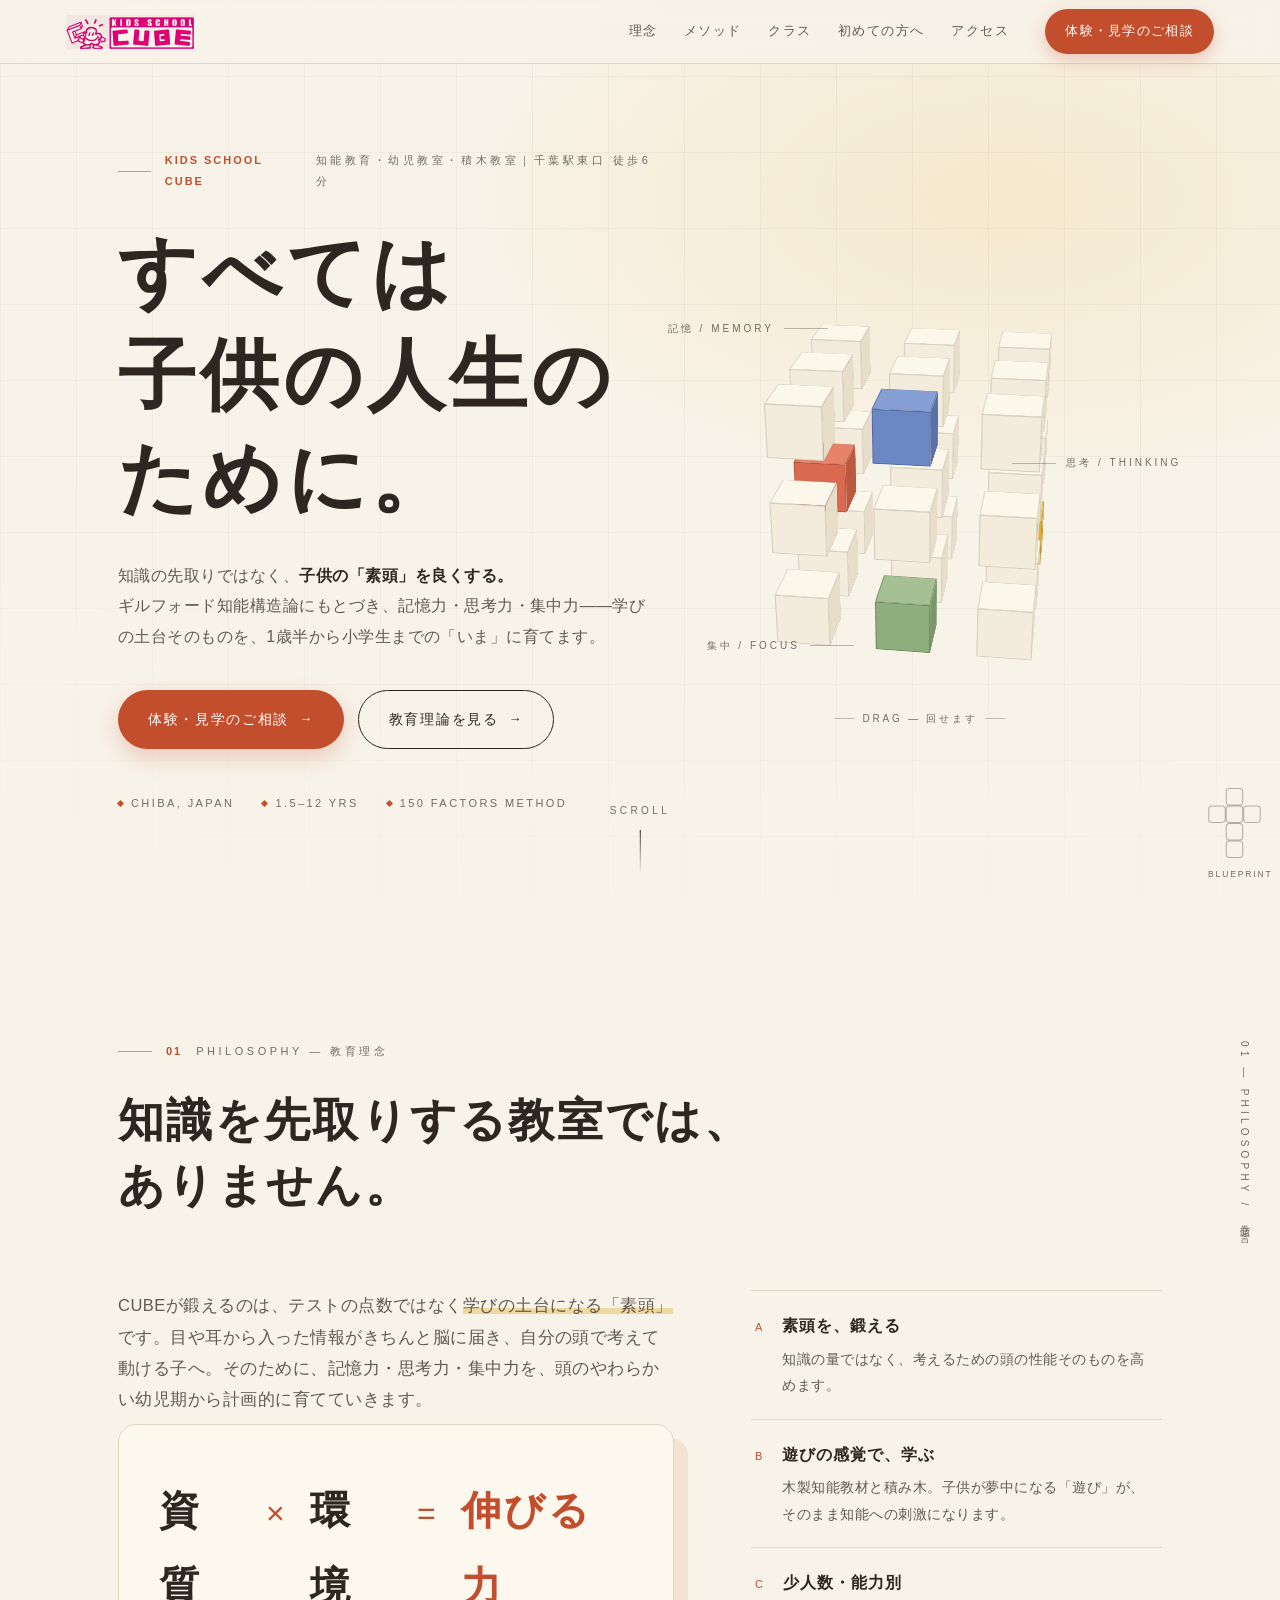
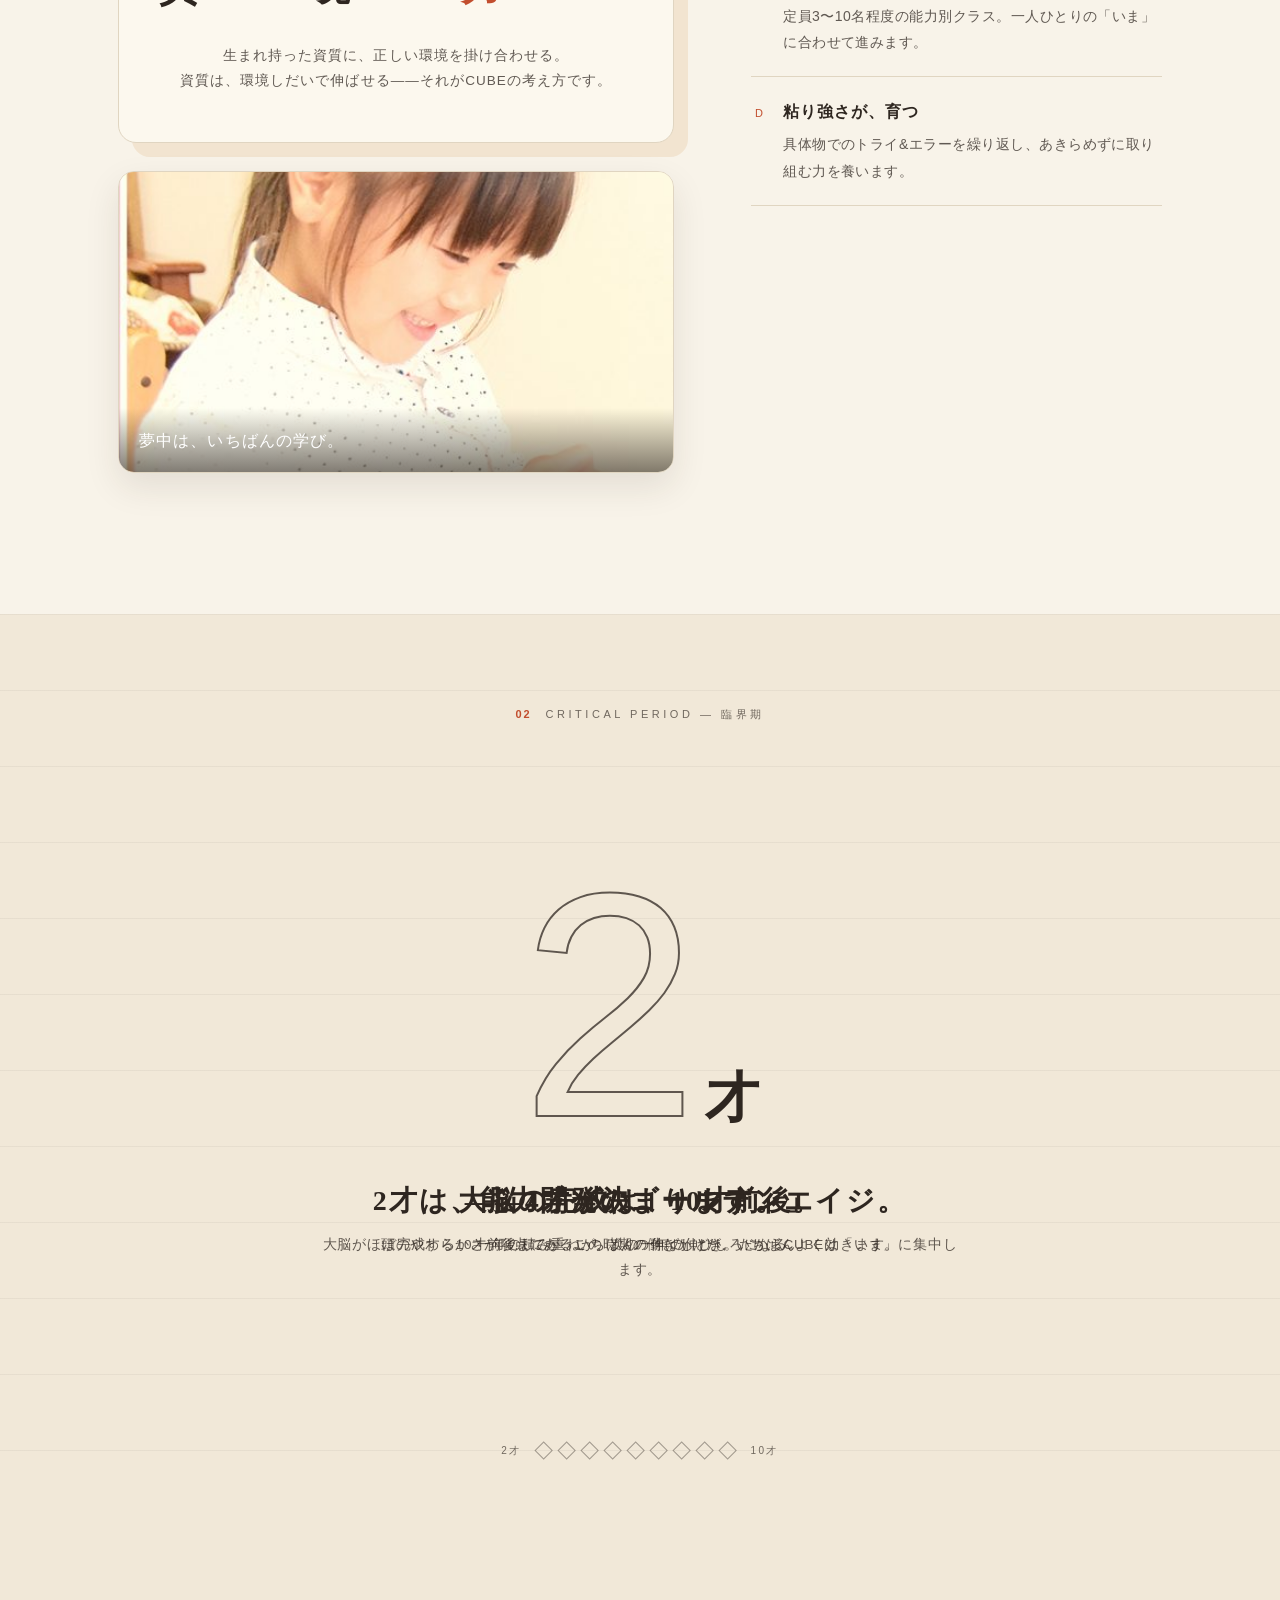
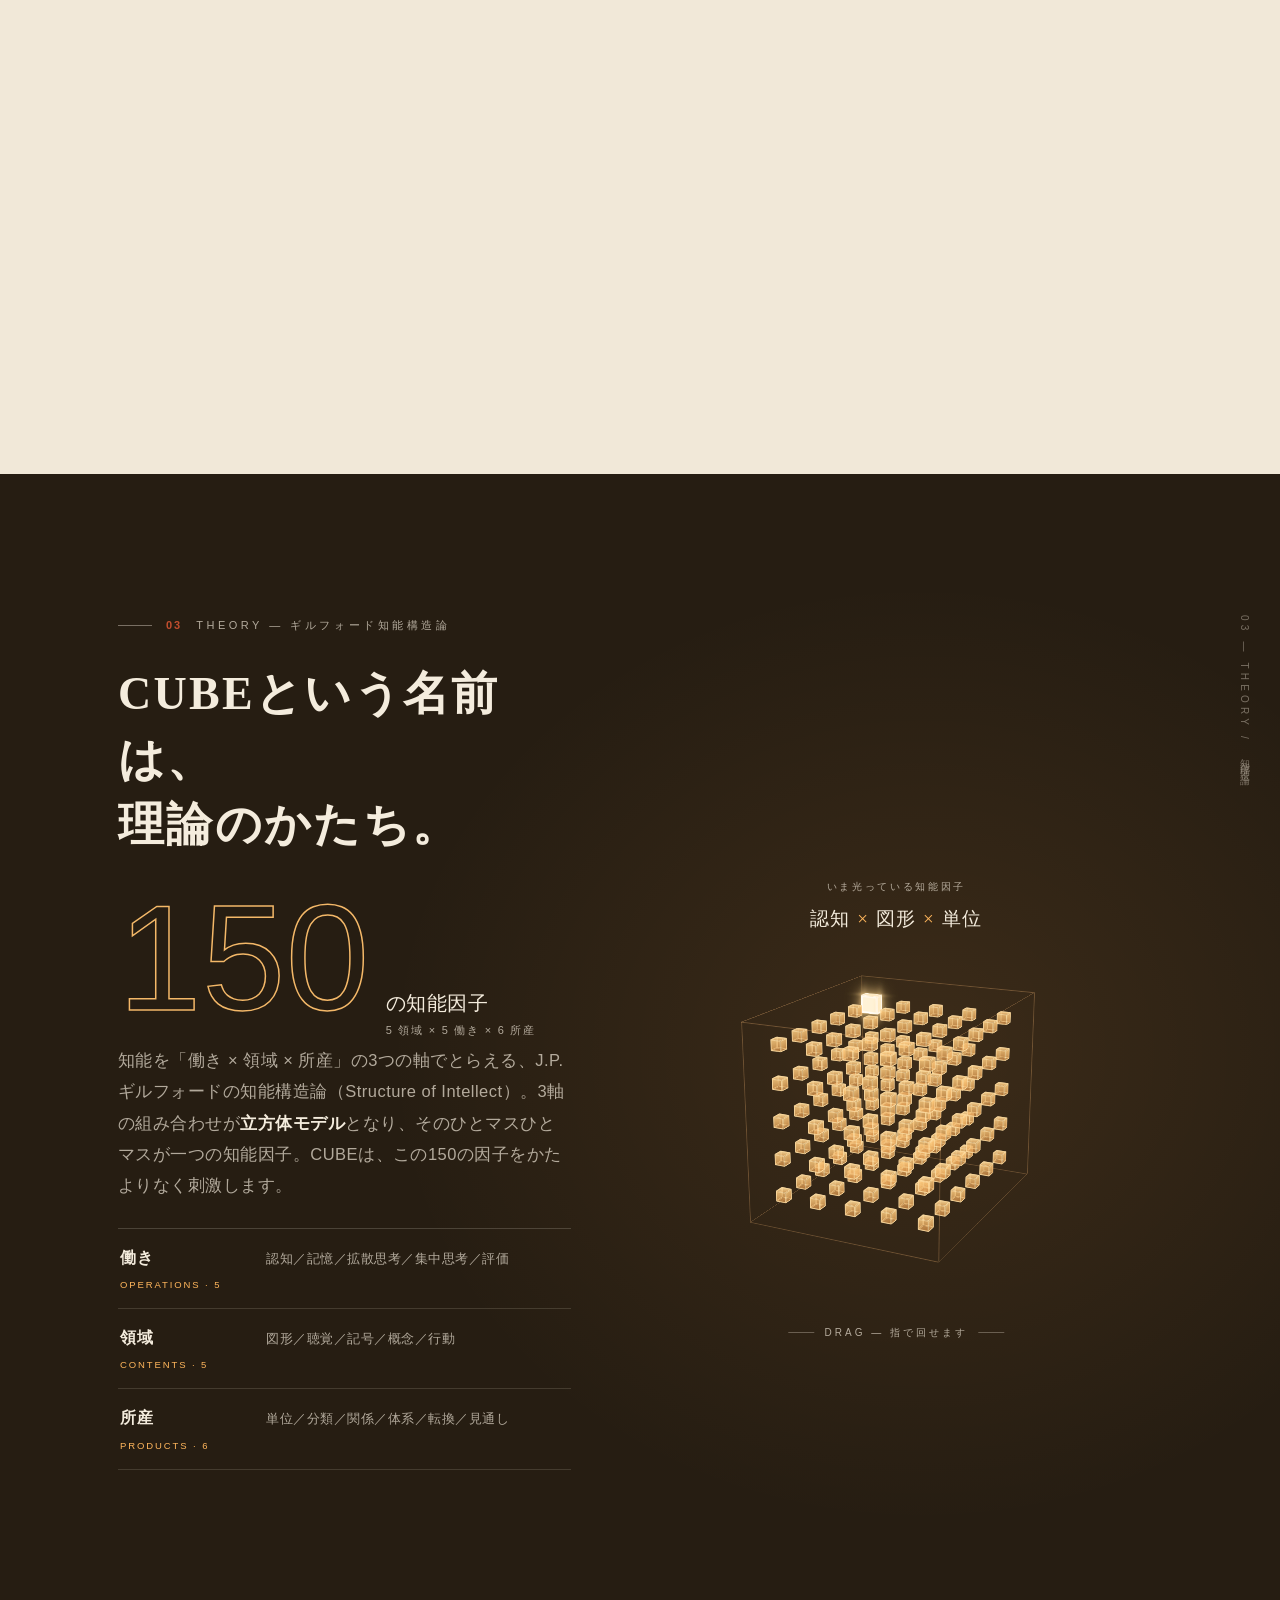
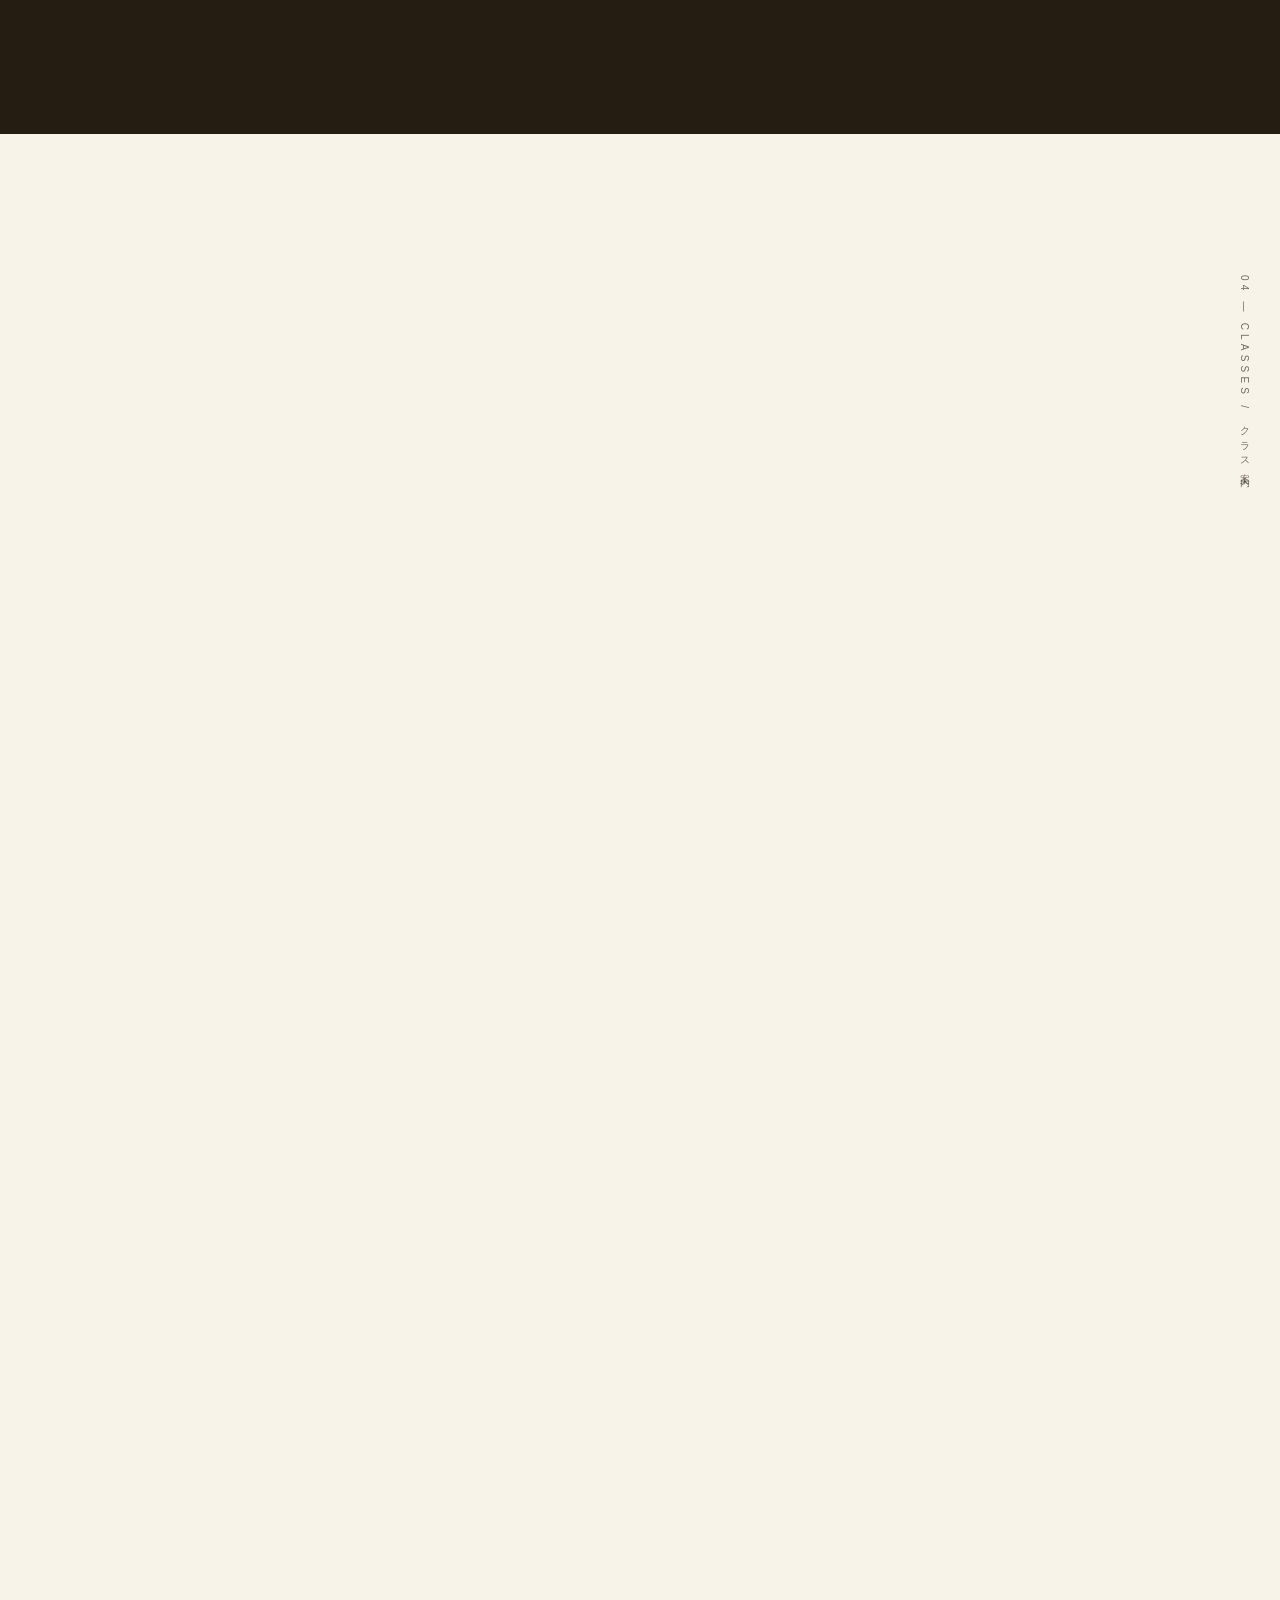
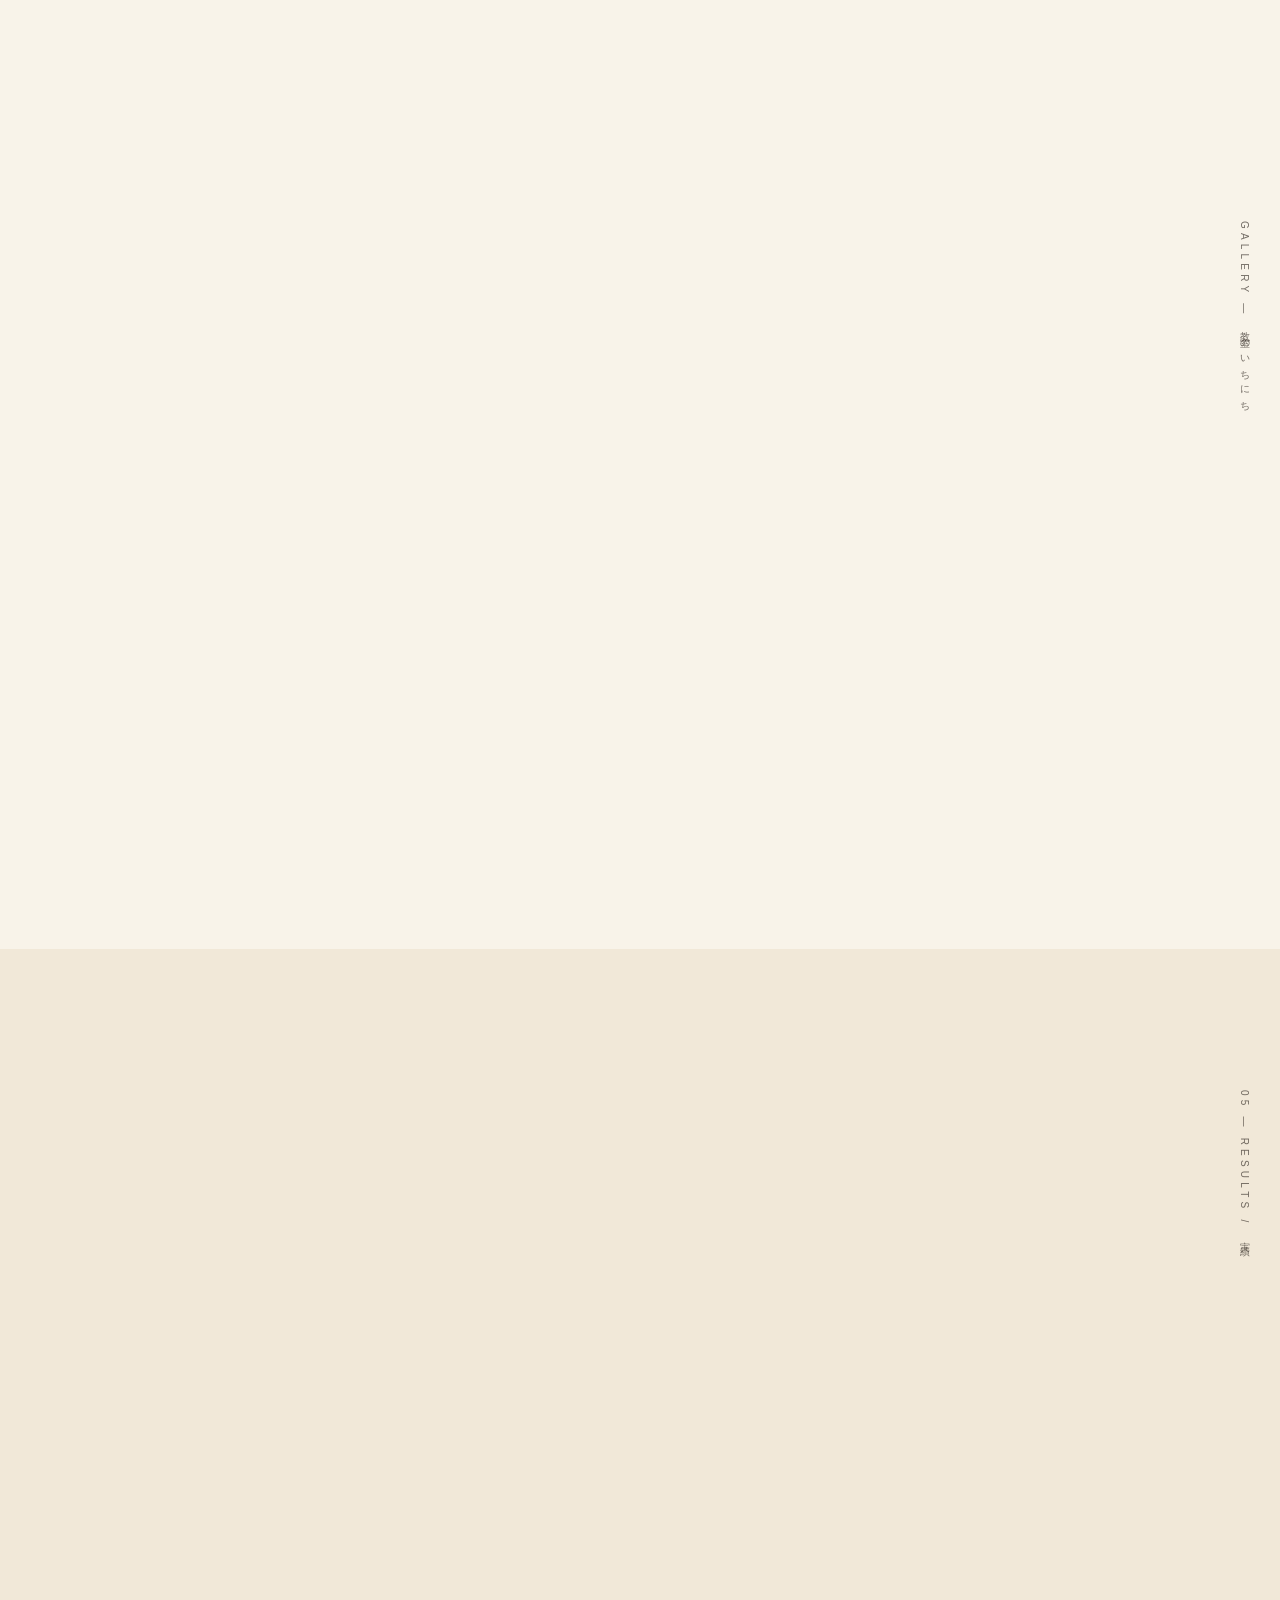
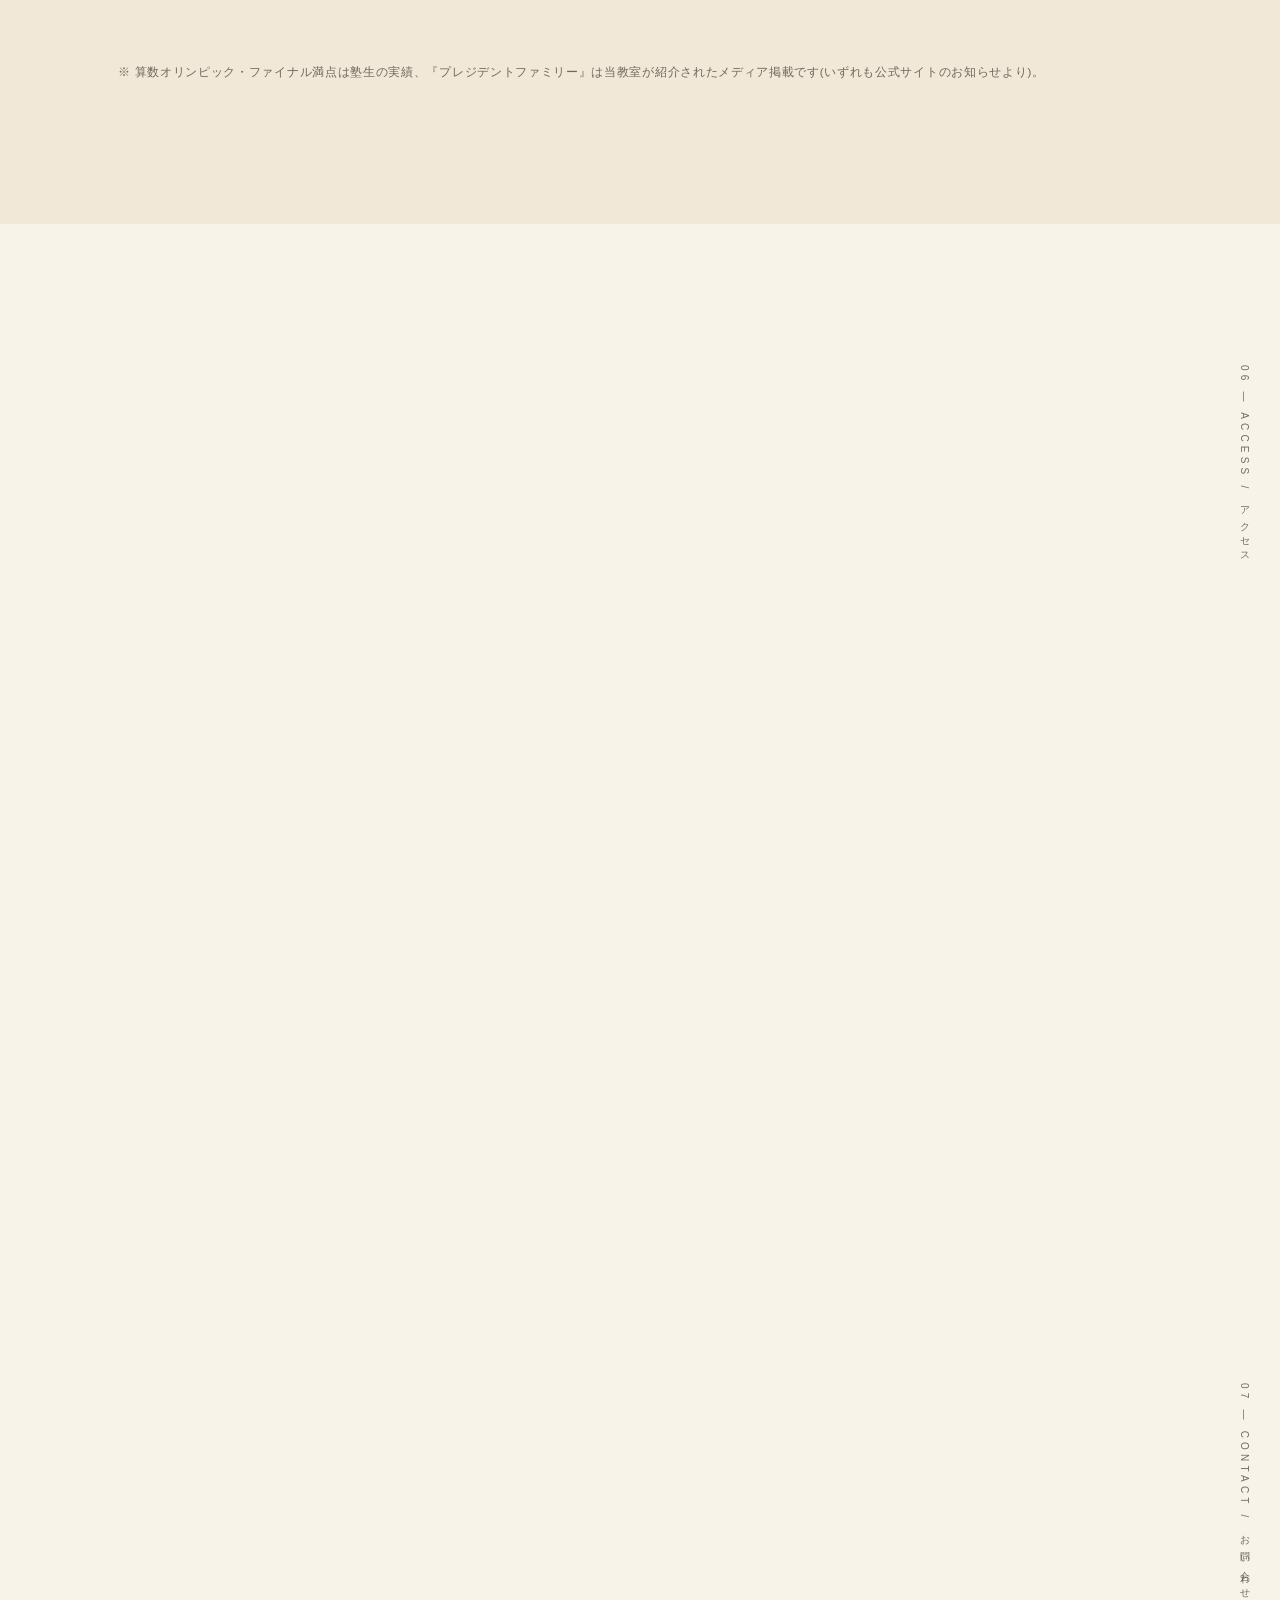
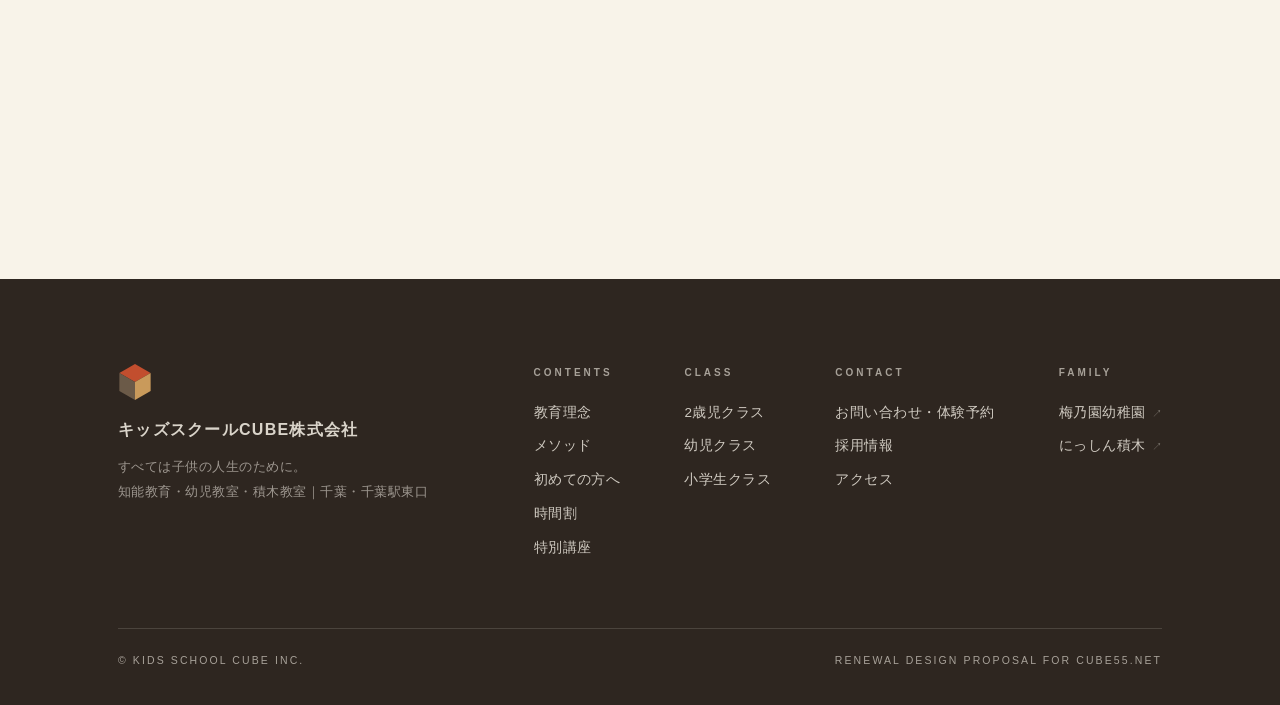
==== commit 0a315765: "下層ページ8枚を新設＋公式ロゴ・実授業写真を統合、旧サイト全リンクを移行 - 新規: about(初めての方へ)/class-2sai/class-youji/class-syougaku/timet" ====
--- a/index.html
+++ b/index.html
@@ -87,6 +87,7 @@
   header.scrolled{box-shadow:0 10px 30px rgba(46,38,32,.07)}
   .hd-in{max-width:1220px;margin:0 auto;height:100%;padding:0 clamp(16px,3vw,36px);display:flex;align-items:center;gap:28px}
   .brand{display:flex;align-items:center;gap:12px;flex-shrink:1;min-width:0}
+  .brand .logo-img{height:34px;width:auto;mix-blend-mode:multiply}
   .brand>span{min-width:0;overflow:hidden}
   .brand b{font-family:var(--sans);font-weight:700;font-size:15.5px;letter-spacing:.06em;display:block;white-space:nowrap;overflow:hidden;text-overflow:ellipsis}
   .brand small{display:block;font-family:var(--num);font-size:9px;letter-spacing:.3em;color:var(--ink-50);text-transform:uppercase;line-height:1.4}
@@ -429,6 +430,25 @@
   .access-ctas{display:flex;gap:14px;flex-wrap:wrap;margin-top:30px}
   .map-fig{border:1px solid var(--line);background:#FCF8EE;border-radius:18px;padding:18px;box-shadow:14px 14px 0 rgba(201,138,61,.14)}
   .map-fig figcaption{font-family:var(--num);font-size:10px;letter-spacing:.28em;color:var(--ink-50);text-transform:uppercase;margin-top:10px;display:flex;justify-content:space-between}
+  .card .more{
+    display:inline-flex;align-items:center;gap:8px;margin-top:16px;
+    font-family:var(--num);font-size:11px;letter-spacing:.2em;text-transform:uppercase;color:var(--terra);
+  }
+  .card .more .ar{transition:transform .3s var(--ease)}
+  .card .more:hover .ar{transform:translateX(4px)}
+  .cta-band{
+    background:var(--night);color:var(--night-ink);border-radius:22px;
+    padding:clamp(34px,5vw,56px) clamp(24px,5vw,56px);
+    display:flex;flex-wrap:wrap;align-items:center;gap:24px 40px;justify-content:space-between;
+    position:relative;overflow:hidden;
+  }
+  .cta-band::before{content:"";position:absolute;right:-40px;top:-40px;width:220px;height:220px;border-radius:50%;
+    background:radial-gradient(circle,rgba(255,182,92,.22),transparent 70%)}
+  .cta-band h3{font-family:var(--serif);font-weight:600;font-size:clamp(20px,3vw,28px);letter-spacing:.06em}
+  .cta-band p{font-size:13.5px;color:var(--night-sub);margin-top:8px;max-width:34em}
+  .cta-band .b-col{display:flex;gap:14px;flex-wrap:wrap}
+  .cta-band .btn-ghost{border-color:var(--night-ink);color:var(--night-ink)}
+  .cta-band .btn-ghost:hover{background:var(--night-ink);color:var(--night)}
 
   /* ---------- 07 contact (styled form → Google Forms backend) ---------- */
   .contact{background:var(--paper)}
@@ -563,28 +583,26 @@
 <header id="hd">
   <div class="hd-in">
     <a class="brand" href="#top" aria-label="キッズスクールCUBE ホーム">
-      <svg width="30" height="34" viewBox="0 0 30 34" aria-hidden="true">
-        <polygon points="15,1 29,9 15,17 1,9" fill="#C24E2E"/>
-        <polygon points="1,9 15,17 15,33 1,25" fill="#2E2620"/>
-        <polygon points="29,9 15,17 15,33 29,25" fill="#C99A5B"/>
-      </svg>
-      <span><b>キッズスクールCUBE</b><small>Kids School CUBE — Chiba</small></span>
+      <img class="logo-img" src="assets/img/logo.jpg" alt="キッズスクールCUBE" width="230" height="61">
     </a>
     <nav class="gnav" aria-label="メイン">
       <a href="#philosophy">理念</a>
       <a href="#method">メソッド</a>
       <a href="#classes">クラス</a>
-      <a href="#results">実績</a>
+      <a href="about.html">初めての方へ</a>
       <a href="#access">アクセス</a>
     </nav>
     <button class="menu-btn" id="menuBtn" aria-label="メニュー" aria-expanded="false"><span></span><span></span></button>
-    <a class="hd-cta" href="#contact"><span class="cta-l">体験・見学のご相談</span><span class="cta-s">体験相談</span></a>
+    <a class="hd-cta" href="contact.html"><span class="cta-l">体験・見学のご相談</span><span class="cta-s">体験相談</span></a>
     <div class="m-panel" id="mPanel">
       <a href="#philosophy">理念 — 素頭を良くする教育</a>
       <a href="#method">メソッド — 150の知能因子</a>
       <a href="#classes">クラス — 2歳児・幼児・小学生</a>
-      <a href="#results">実績 — 算数オリンピック</a>
+      <a href="about.html">初めての方へ — 入塾した理由</a>
+      <a href="timetable.html">時間割</a>
+      <a href="special.html">特別講座 — 集中・期別講習</a>
       <a href="#access">アクセス — 千葉駅東口 徒歩6分</a>
+      <a href="contact.html">お問い合わせ・体験予約</a>
     </div>
   </div>
 </header>
@@ -769,6 +787,7 @@
             <div><dt>時間</dt><dd>1コマ40分</dd></div>
             <div><dt>定員</dt><dd>3〜4名</dd></div>
           </dl>
+          <a class="more" href="class-2sai.html">詳しく見る<span class="ar">→</span></a>
         </article></div>
         <div class="rv" style="--d:.15s"><article class="card c-feature">
           <div class="card-photo"><img src="assets/img/c-youji.jpg" alt="大好きな積み木に取り組む幼児" loading="lazy" width="250" height="167"></div>
@@ -786,6 +805,7 @@
             <div><dt>時間</dt><dd>各40分</dd></div>
             <div><dt>編成</dt><dd>少人数・能力別</dd></div>
           </dl>
+          <a class="more" href="class-youji.html">詳しく見る<span class="ar">→</span></a>
         </article></div>
         <div class="rv" style="--d:.25s"><article class="card">
           <div class="card-photo"><img src="assets/img/c-syou.jpg" alt="木製教材で考える算数に取り組む小学生" loading="lazy" width="250" height="167"></div>
@@ -803,6 +823,7 @@
             <div><dt>定員</dt><dd>8〜10名程度</dd></div>
             <div><dt>編成</dt><dd>能力別クラス</dd></div>
           </dl>
+          <a class="more" href="class-syougaku.html">詳しく見る<span class="ar">→</span></a>
         </article></div>
       </div>
       <div class="special-band rv">
@@ -810,7 +831,7 @@
           <b>特別講座 — 集中・期別講習</b>
           <p>春・夏・冬の集中授業や、単発の有料授業も開講しています。開講時期は最新のお知らせをご覧ください。</p>
         </div>
-        <a class="btn btn-ghost" href="https://www.cube55.net/2017-06-30-07-45-06.html" target="_blank" rel="noopener">単発授業のお申し込み<span class="ar">→</span></a>
+        <a class="btn btn-ghost" href="special.html">特別講座を見る<span class="ar">→</span></a>
       </div>
     </div>
   </section>
@@ -834,8 +855,8 @@
           <figcaption>「できた！」の瞬間<span class="mc-en">Joy of achievement</span></figcaption>
         </figure>
         <figure class="moment">
-          <img src="assets/img/c-syou.jpg" alt="積み木で真剣に考える小学生" loading="lazy" width="250" height="167">
-          <figcaption>手を動かし、考える<span class="mc-en">Thinking by hands</span></figcaption>
+          <img src="assets/img/classroom.jpg" alt="実際の授業風景 — 少人数クラスで積み木に取り組む子供たち" loading="lazy" width="250" height="167">
+          <figcaption>実際の授業風景<span class="mc-en">Real lesson — small class</span></figcaption>
         </figure>
         <figure class="moment m-wide">
           <img src="assets/img/g-youji5.jpg" alt="知能プリントに集中して取り組む様子" loading="lazy" width="250" height="167">
@@ -899,75 +920,19 @@
     </div>
   </section>
 
-  <!-- ============ 07 CONTACT (styled form → Google Forms) ============ -->
+  <!-- ============ 07 CONTACT (CTA -> contact.html) ============ -->
   <section class="ch contact" id="contact">
     <span class="hashira">07 — Contact / お問い合わせ</span>
     <div class="wrap">
-      <div class="ch-head rv">
-        <p class="eyebrow"><span class="no">07</span>Contact — お問い合わせ</p>
-        <h2 class="h-serif">まずは、見学から。</h2>
-      </div>
-      <div class="contact-grid">
-        <div class="contact-aside rv" style="--d:.1s">
-          <p class="lead">入室・体験・講習のお申し込み、ご相談はこちらのフォームから。内容を確認のうえ、2〜3日以内にご返信します。</p>
-          <div class="ca-tel">
-            <a class="tel num-face" href="tel:0432443745">043-244-3745</a>
-            <small>お電話でのお問い合わせは土曜日のみ承っています（定休：日・月）</small>
-          </div>
-          <p class="ca-privacy">いただいた個人情報は、ご返信および教室運営の目的のみに使用します。</p>
-        </div>
-        <div class="cform-wrap rv" style="--d:.18s">
-          <form id="contactForm" class="cform" novalidate>
-            <div class="field full">
-              <label for="cf-youken">ご用件<span class="req">*</span></label>
-              <select id="cf-youken" name="youken" required>
-                <option value="" selected disabled>選択してください</option>
-                <option>入室のお申し込み</option>
-                <option>体験のお申し込み</option>
-                <option>講習のお申し込み</option>
-                <option>単発授業のお申し込み</option>
-                <option>その他のお問い合わせ</option>
-              </select>
-              <span class="err">ご用件を選択してください</span>
-            </div>
-            <div class="field">
-              <label for="cf-name">お子様のお名前<span class="req">*</span></label>
-              <input id="cf-name" name="name" autocomplete="off" required>
-              <span class="err">お名前をご入力ください</span>
-            </div>
-            <div class="field">
-              <label for="cf-furigana">ふりがな<span class="req">*</span></label>
-              <input id="cf-furigana" name="furigana" autocomplete="off" required>
-              <span class="err">ふりがなをご入力ください</span>
-            </div>
-            <div class="field">
-              <label for="cf-age">お子様の年齢<span class="req">*</span></label>
-              <input id="cf-age" name="age" placeholder="例：3歳2か月 / 小2" required>
-              <span class="err">年齢をご入力ください</span>
-            </div>
-            <div class="field">
-              <label for="cf-email">メールアドレス<span class="req">*</span></label>
-              <input id="cf-email" type="email" name="email" inputmode="email" autocomplete="email" required>
-              <span class="err">正しいメールアドレスをご入力ください</span>
-            </div>
-            <div class="field full">
-              <label for="cf-tel">電話番号（任意）</label>
-              <input id="cf-tel" name="tel" inputmode="tel" autocomplete="tel">
-            </div>
-            <div class="field full">
-              <label for="cf-message">お問い合わせ内容（任意）</label>
-              <textarea id="cf-message" name="message" placeholder="ご希望の曜日・時間帯、ご質問などがあればご記入ください。"></textarea>
-            </div>
-            <div class="cform-actions">
-              <button type="submit" class="btn btn-solid">送信する<span class="ar">→</span></button>
-              <p class="cform-note">送信をもって、個人情報の取り扱いに同意いただいたものとみなします。</p>
-            </div>
-          </form>
-          <div class="form-success" id="formSuccess" hidden>
-            <div class="fs-mark" aria-hidden="true">✓</div>
-            <h3>送信ありがとうございました。</h3>
-            <p>内容を確認のうえ、2〜3日以内にご返信いたします。<br>お急ぎの場合は 043-244-3745（土曜のみ）へお願いいたします。</p>
-          </div>
+      <div class="cta-band rv">
+        <div>
+          <p class="eyebrow" style="color:var(--night-sub);margin-bottom:14px"><span class="no">07</span>Contact — お問い合わせ</p>
+          <h3>まずは、見学から。</h3>
+          <p>体験・見学のご予約、入室・講習のお申し込みは専用ページから。お電話は 043-244-3745（土曜のみ）。</p>
+        </div>
+        <div class="b-col">
+          <a class="btn btn-solid" href="contact.html">お問い合わせ・体験予約<span class="ar">→</span></a>
+          <a class="btn btn-ghost" href="tel:0432443745">電話をかける（土曜のみ）</a>
         </div>
       </div>
     </div>
@@ -992,15 +957,25 @@
           <ul>
             <li><a href="#philosophy">教育理念</a></li>
             <li><a href="#method">メソッド</a></li>
-            <li><a href="#classes">クラス案内</a></li>
-            <li><a href="#access">アクセス</a></li>
+            <li><a href="about.html">初めての方へ</a></li>
+            <li><a href="timetable.html">時間割</a></li>
+            <li><a href="special.html">特別講座</a></li>
+          </ul>
+        </div>
+        <div>
+          <h4>Class</h4>
+          <ul>
+            <li><a href="class-2sai.html">2歳児クラス</a></li>
+            <li><a href="class-youji.html">幼児クラス</a></li>
+            <li><a href="class-syougaku.html">小学生クラス</a></li>
           </ul>
         </div>
         <div>
           <h4>Contact</h4>
           <ul>
-            <li><a href="#contact">お問い合わせ</a></li>
-            <li><a href="https://www.cube55.net/recruit.html" target="_blank" rel="noopener">採用情報<span class="ext">↗</span></a></li>
+            <li><a href="contact.html">お問い合わせ・体験予約</a></li>
+            <li><a href="recruit.html">採用情報</a></li>
+            <li><a href="#access">アクセス</a></li>
           </ul>
         </div>
         <div>
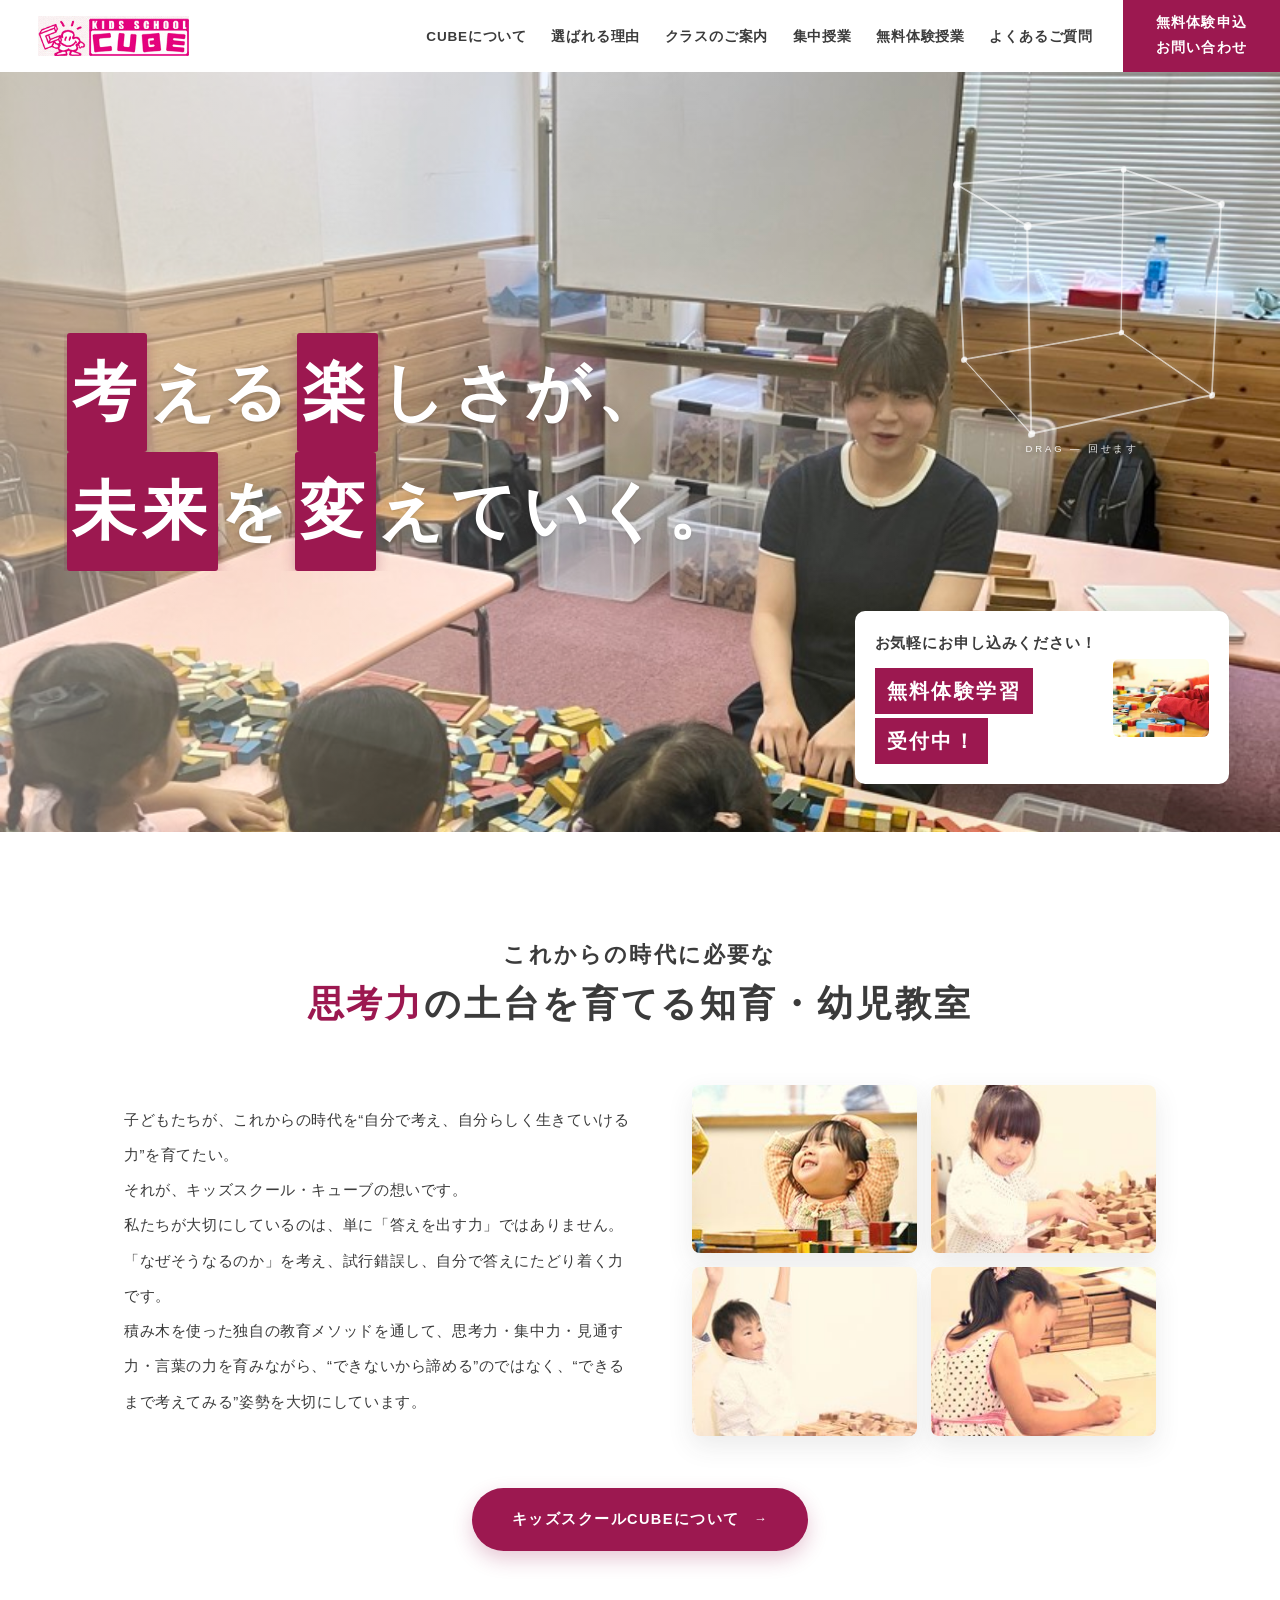
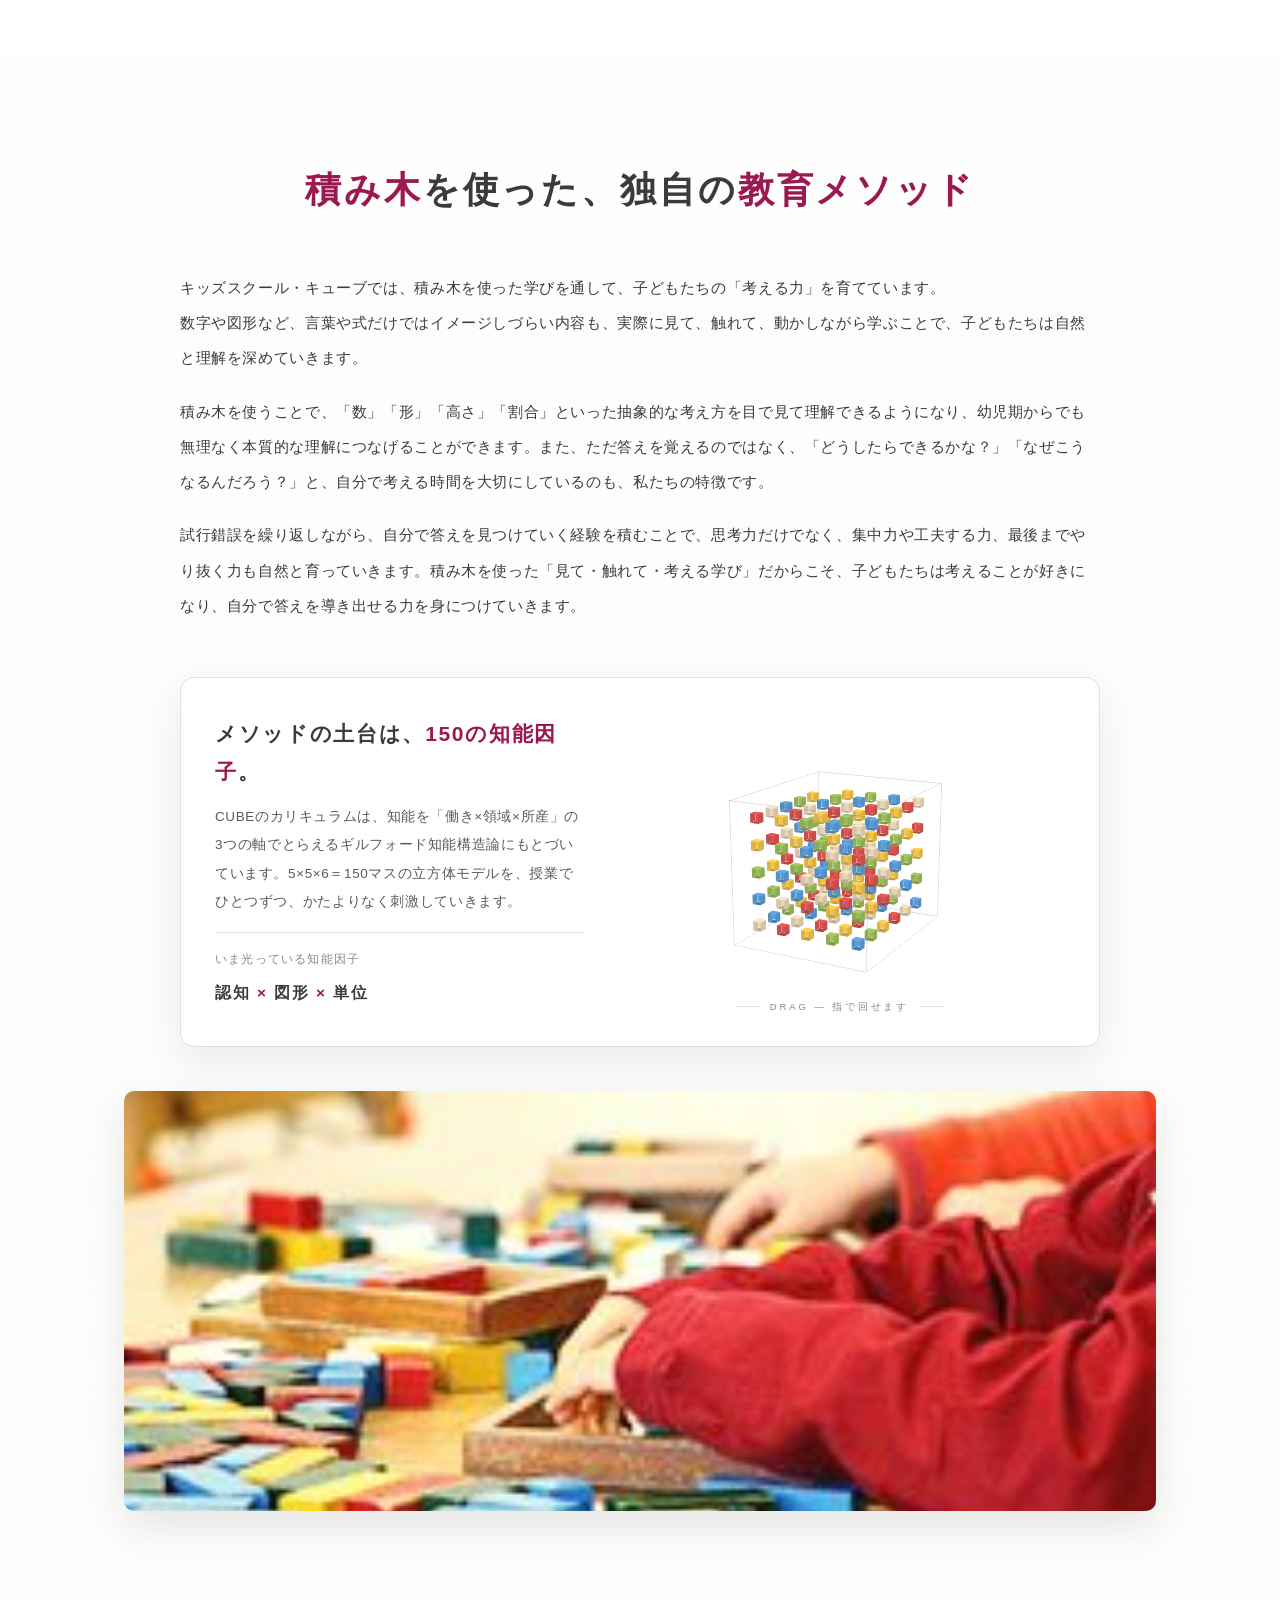
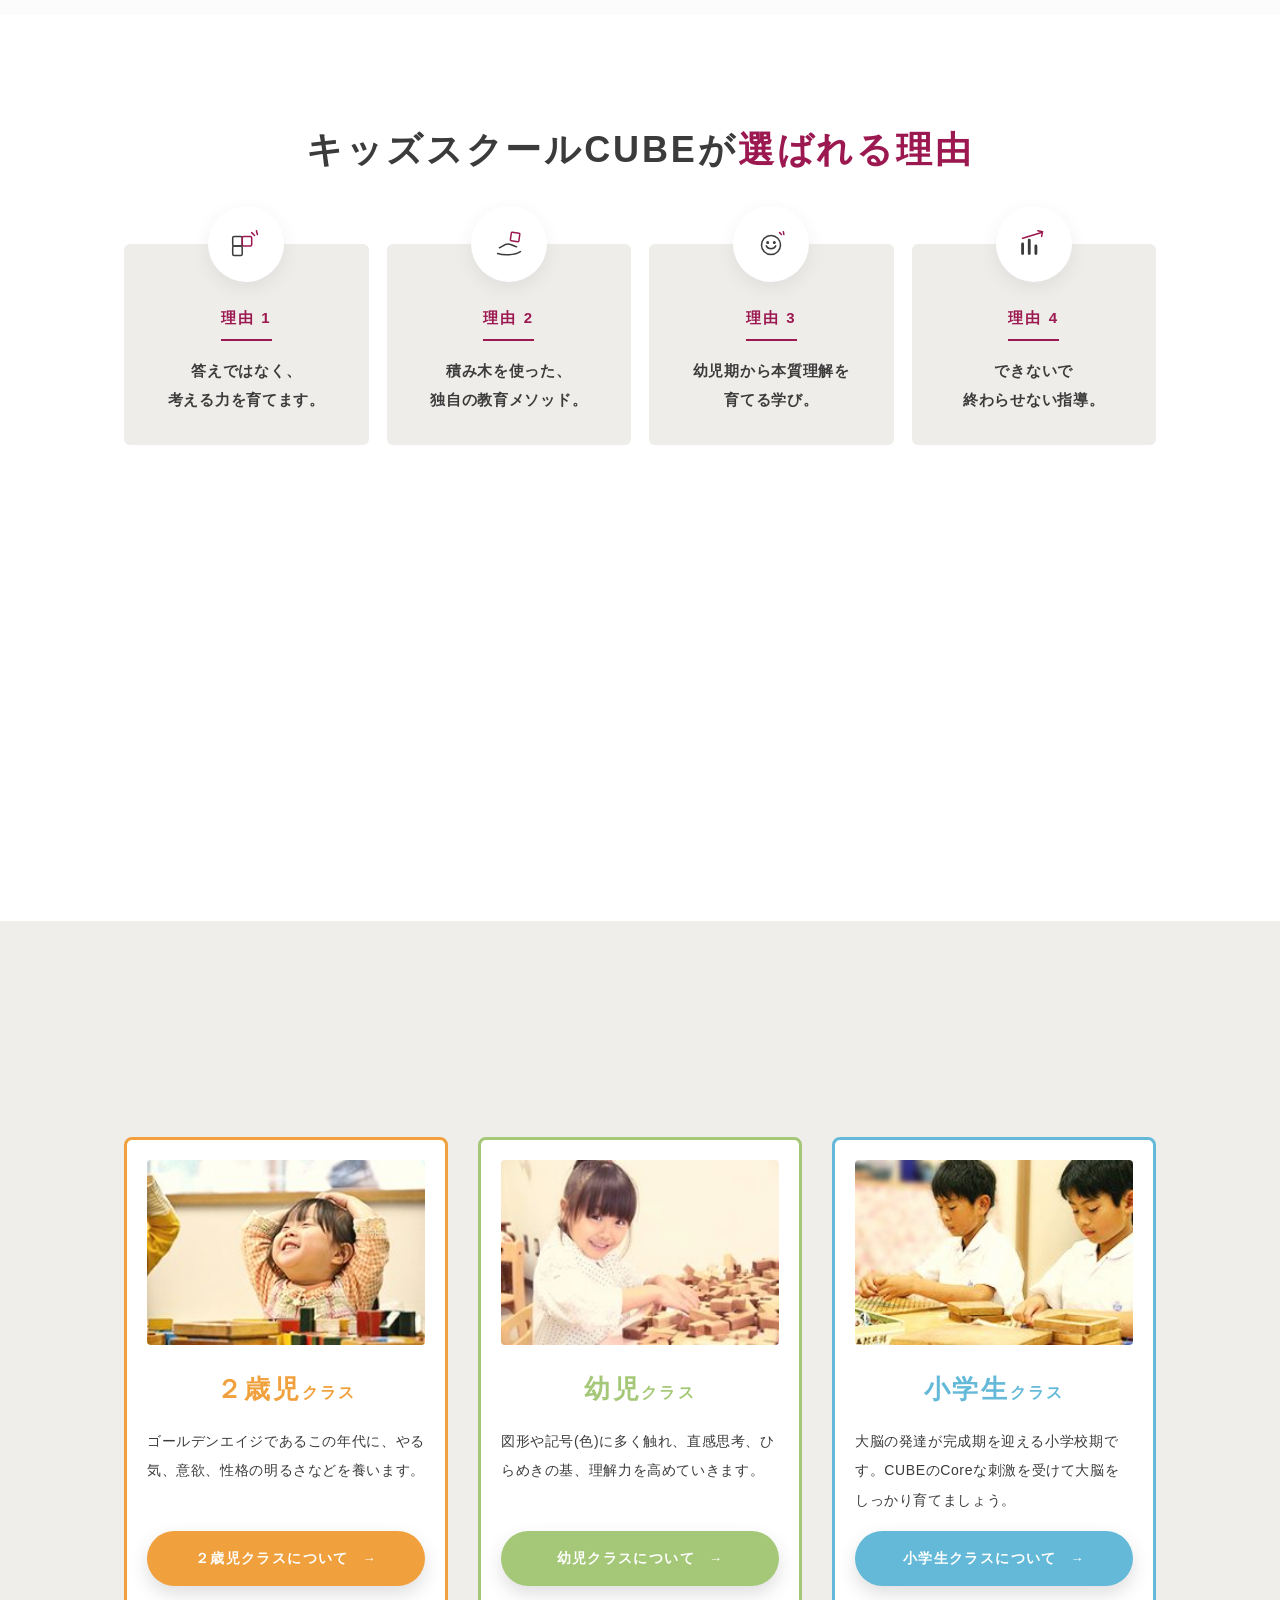
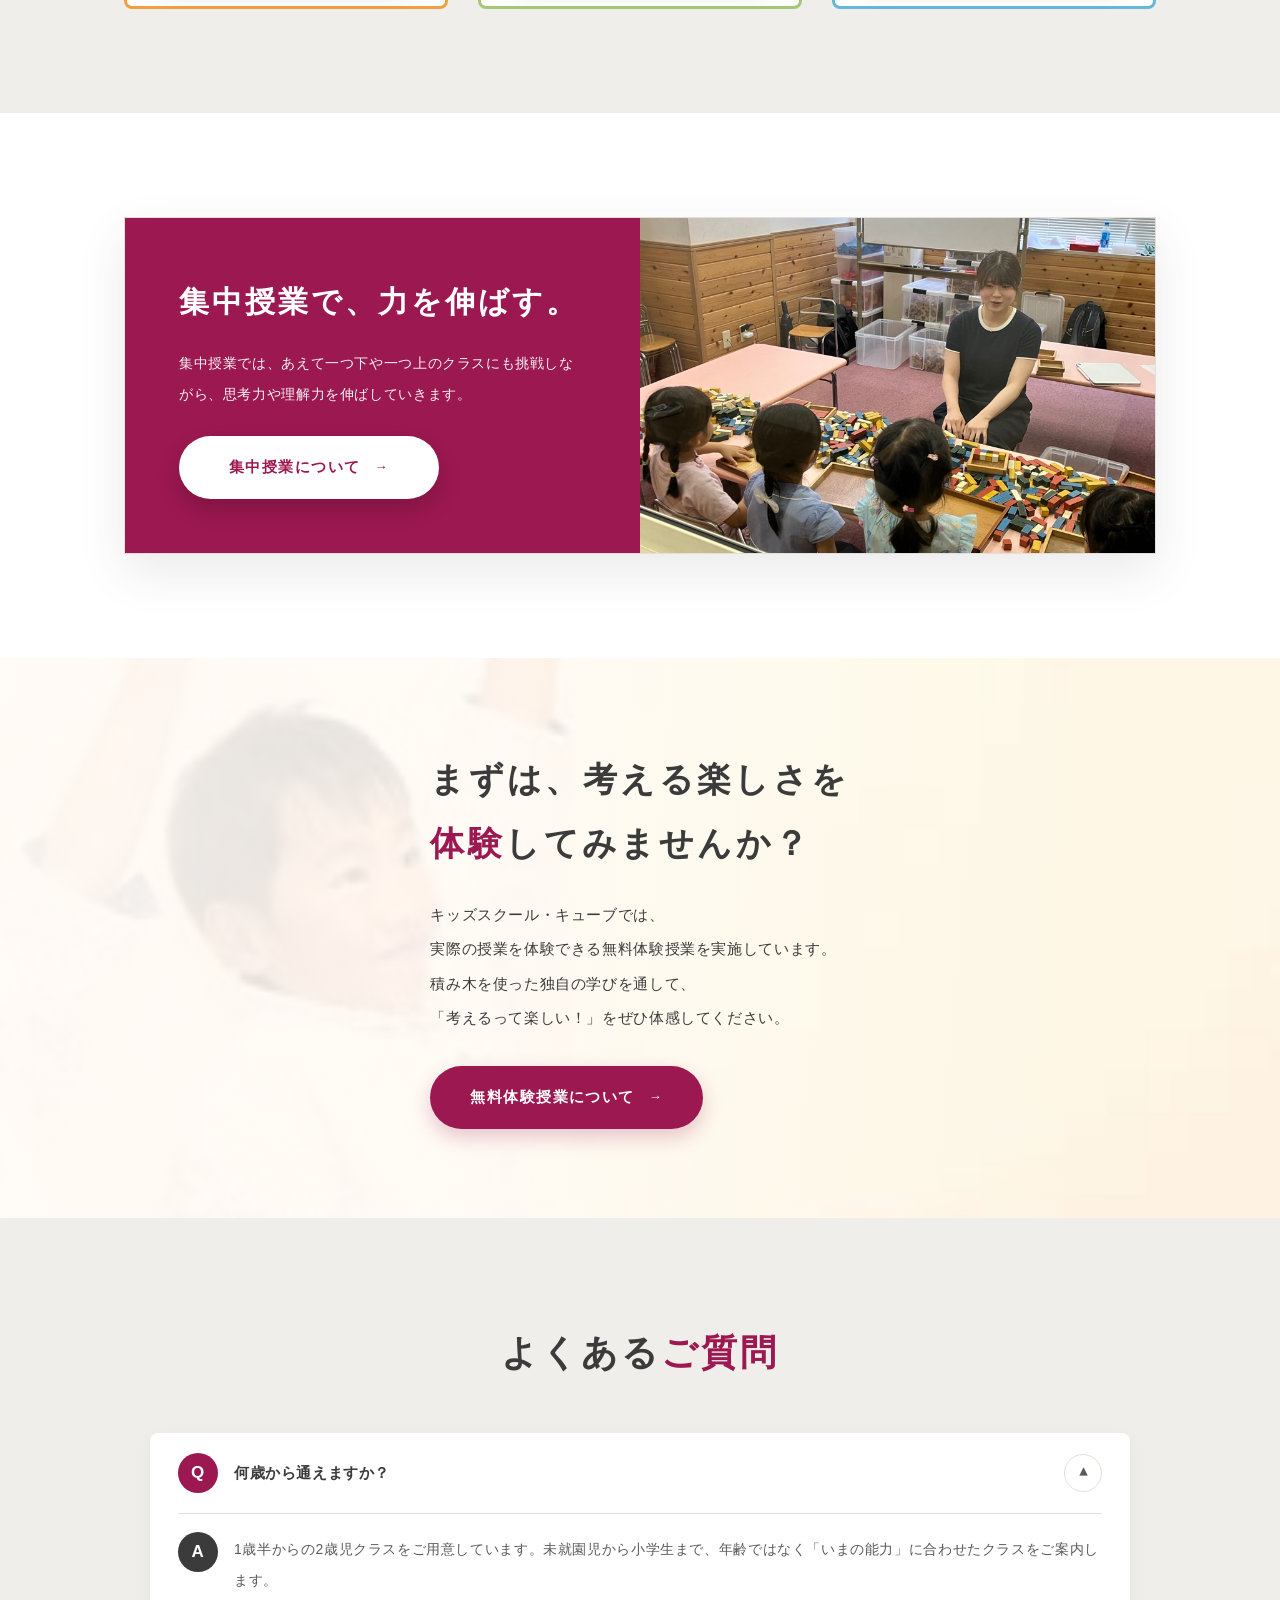
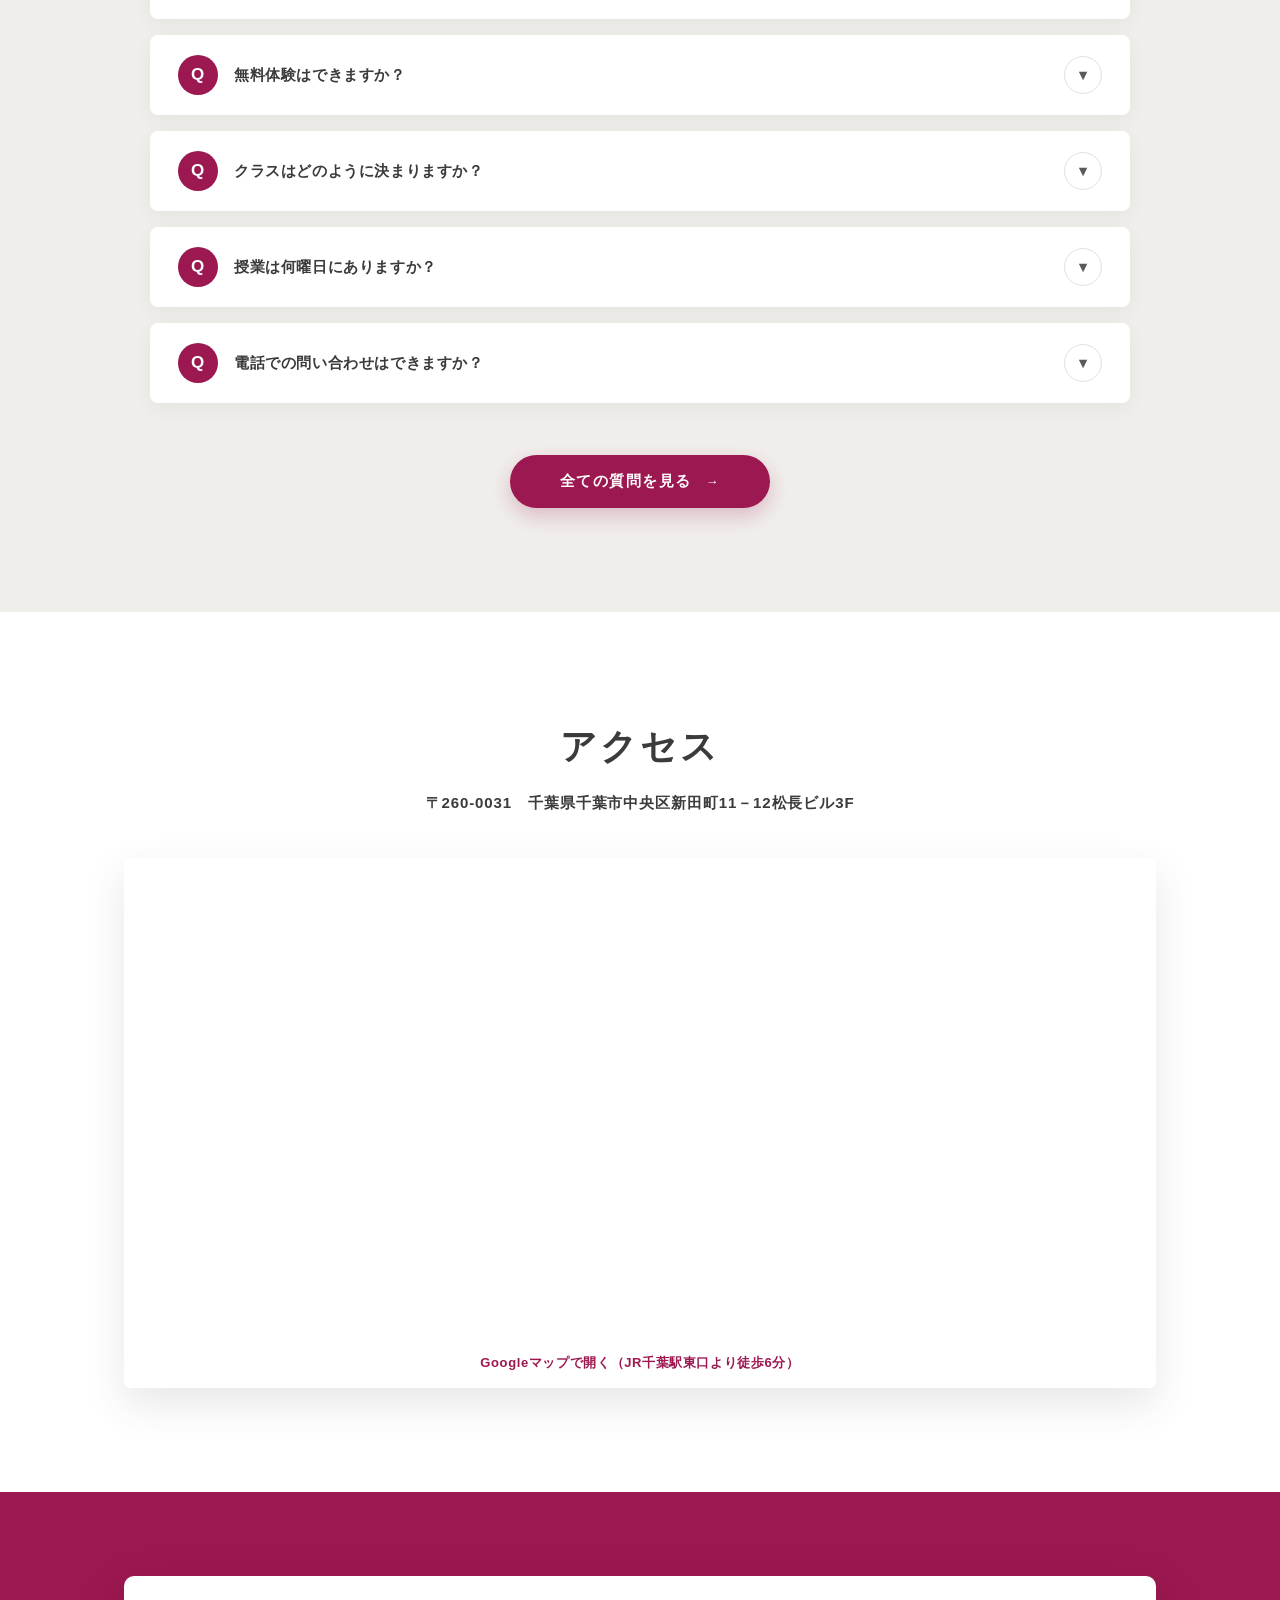
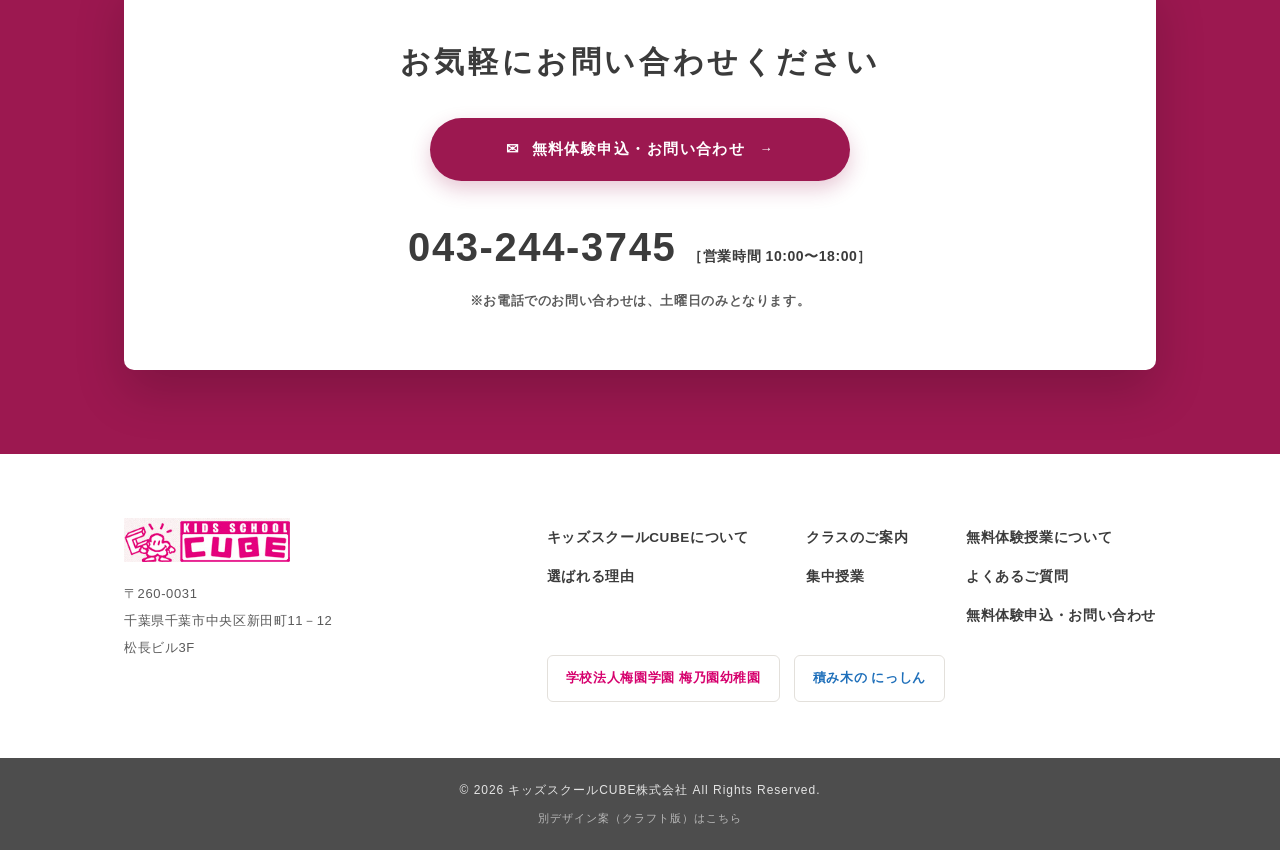
==== commit 3994dfcb: "トップを新デザイン案(ライト×マゼンタ版)に差し替え、旧トップはclassic.htmlとして保存 - 提供されたデザインカンプを忠実に再現: ヒーロー(箱組みタイトル)/CUBEについて/教育メソッ" ====
--- a/index.html
+++ b/index.html
@@ -3,607 +3,409 @@
 <head>
 <meta charset="UTF-8">
 <meta name="viewport" content="width=device-width, initial-scale=1">
-<title>キッズスクールCUBE — すべては子供の人生のために。｜千葉の知能教育・幼児教室・積木教室</title>
-<meta name="description" content="千葉駅東口徒歩6分。知識の先取りではなく子供の「素頭」を良くする、ギルフォード知能構造論にもとづく知能教育・幼児教室・積木教室。2歳児・幼児・小学生クラス。">
+<title>キッズスクールCUBE — 考える楽しさが、未来を変えていく。｜千葉の知育・幼児教室</title>
+<meta name="description" content="これからの時代に必要な思考力の土台を育てる知育・幼児教室。積み木を使った独自の教育メソッドで「考える力」を育てます。千葉駅東口徒歩6分。無料体験学習受付中。">
 </head>
 <body>
 <style>
   :root{
-    --paper:#F8F3E9;
-    --paper-2:#F1E8D8;
-    --ink:#2E2620;
-    --ink-70:rgba(46,38,32,.75);
-    --ink-50:rgba(46,38,32,.66);
-    --line:#E0D5C1;
-    --line-soft:rgba(46,38,32,.10);
-    --terra:#C24E2E;
-    --terra-soft:rgba(194,78,46,.09);
-    --amber:#C98A3D;
-    --night:#261D12;
-    --night-ink:#F4ECDD;
-    --night-sub:rgba(244,236,221,.68);
-    --glow:#FFB65C;
-    --serif:"Hiragino Mincho ProN","Hiragino Mincho Pro","Yu Mincho","YuMincho",serif;
+    --wine:#9C1850;
+    --wine-dark:#7C0F3E;
+    --wine-soft:rgba(156,24,80,.08);
+    --ink:#3B3B3B;
+    --ink-70:#5A5A5A;
+    --ink-50:#8A8A8A;
+    --paper:#FFFFFF;
+    --gray:#F0EEEB;
+    --card:#EFEDEA;
+    --line:#E3E0DB;
+    --orange:#F0A03C;
+    --green:#A5C878;
+    --blue:#64B9D9;
     --sans:"Hiragino Kaku Gothic ProN","Hiragino Sans","Yu Gothic Medium","Yu Gothic","YuGothic","Meiryo",sans-serif;
     --num:"Avenir Next","Helvetica Neue","Segoe UI",Arial,sans-serif;
     --ease:cubic-bezier(.16,1,.3,1);
-    --header-h:64px;
+    --header-h:72px;
   }
   *{margin:0;padding:0;box-sizing:border-box}
-  ::selection{background:rgba(227,178,60,.4)}
-  html{scroll-behavior:smooth;scroll-padding-top:calc(var(--header-h) + 12px)}
+  ::selection{background:rgba(156,24,80,.18)}
+  html{scroll-behavior:smooth;scroll-padding-top:calc(var(--header-h) + 10px)}
   body{
-    background:var(--paper);
-    color:var(--ink);
-    font-family:var(--sans);
-    font-size:16px;
-    line-height:1.9;
-    letter-spacing:.03em;
-    -webkit-font-smoothing:antialiased;
-    overflow-x:hidden;
+    background:var(--paper);color:var(--ink);
+    font-family:var(--sans);font-size:15.5px;line-height:2;letter-spacing:.04em;
+    -webkit-font-smoothing:antialiased;overflow-x:hidden;
   }
   a{color:inherit;text-decoration:none}
-  a:focus-visible,button:focus-visible{outline:2px solid var(--terra);outline-offset:3px;border-radius:2px}
+  a:focus-visible,button:focus-visible{outline:2px solid var(--wine);outline-offset:3px;border-radius:2px}
   img,svg{max-width:100%;display:block}
-  .wrap{max-width:1140px;margin:0 auto;padding:0 clamp(20px,4vw,48px)}
-
-  /* ---------- type roles ---------- */
-  .eyebrow{
-    font-family:var(--num);
-    font-size:11px;letter-spacing:.32em;text-transform:uppercase;
-    color:var(--ink-50);
-    display:flex;align-items:center;gap:14px;
-  }
-  .eyebrow::before{content:"";width:34px;height:1px;background:var(--ink);opacity:.4}
-  .eyebrow .no{color:var(--terra);font-weight:600;letter-spacing:.18em}
-  .h-serif{
-    font-family:var(--serif);
-    font-weight:600;
-    font-feature-settings:"palt";
-    letter-spacing:.05em;
-    line-height:1.42;
-  }
-  h2.h-serif{font-size:clamp(26px,4.2vw,46px)}
-  .lead{max-width:38em;color:var(--ink-70);font-size:clamp(15px,1.6vw,16.5px)}
-  .accent{color:var(--terra)}
-  .marker{background:linear-gradient(transparent 66%, rgba(227,178,60,.42) 66%)}
-  .num-face{font-family:var(--num);font-variant-numeric:tabular-nums}
+  .wrap{max-width:1120px;margin:0 auto;padding:0 clamp(20px,4vw,44px)}
 
   /* ---------- reveal ---------- */
-  .rv{opacity:0;transform:translateY(26px);transition:opacity .9s var(--ease),transform .9s var(--ease);transition-delay:var(--d,0s)}
+  .rv{opacity:0;transform:translateY(24px);transition:opacity .8s var(--ease),transform .8s var(--ease);transition-delay:var(--d,0s)}
   .rv.on{opacity:1;transform:none}
-  .mask-line{display:block;overflow:hidden}
-  .mask-line>span{display:block;transform:translateY(112%);transition:transform 1s var(--ease);transition-delay:var(--d,0s)}
-  .on .mask-line>span{transform:none}
+  @media (prefers-reduced-motion: reduce){.rv{opacity:1;transform:none;transition:none}}
 
   /* ---------- header ---------- */
   header{
-    position:fixed;inset:0 0 auto 0;z-index:60;height:var(--header-h);
-    background:rgba(248,243,233,.78);
-    -webkit-backdrop-filter:blur(14px);backdrop-filter:blur(14px);
-    border-bottom:1px solid var(--line);
-    transition:box-shadow .4s ease;
-  }
-  header.scrolled{box-shadow:0 10px 30px rgba(46,38,32,.07)}
-  .hd-in{max-width:1220px;margin:0 auto;height:100%;padding:0 clamp(16px,3vw,36px);display:flex;align-items:center;gap:28px}
-  .brand{display:flex;align-items:center;gap:12px;flex-shrink:1;min-width:0}
-  .brand .logo-img{height:34px;width:auto;mix-blend-mode:multiply}
-  .brand>span{min-width:0;overflow:hidden}
-  .brand b{font-family:var(--sans);font-weight:700;font-size:15.5px;letter-spacing:.06em;display:block;white-space:nowrap;overflow:hidden;text-overflow:ellipsis}
-  .brand small{display:block;font-family:var(--num);font-size:9px;letter-spacing:.3em;color:var(--ink-50);text-transform:uppercase;line-height:1.4}
-  nav.gnav{display:flex;gap:26px;margin-left:auto}
-  nav.gnav a{font-size:13px;letter-spacing:.12em;color:var(--ink-70);position:relative;padding:6px 0}
-  nav.gnav a::after{content:"";position:absolute;left:0;bottom:0;width:100%;height:1px;background:var(--terra);transform:scaleX(0);transform-origin:left;transition:transform .35s var(--ease)}
+    position:fixed;inset:0 0 auto 0;z-index:70;height:var(--header-h);
+    background:rgba(255,255,255,.94);
+    -webkit-backdrop-filter:blur(10px);backdrop-filter:blur(10px);
+    transition:box-shadow .35s ease;
+  }
+  header.scrolled{box-shadow:0 6px 24px rgba(59,59,59,.10)}
+  .hd-in{max-width:1600px;margin:0 auto;height:100%;padding-left:clamp(16px,3vw,40px);display:flex;align-items:center;gap:clamp(14px,2.4vw,30px)}
+  .brand img{height:40px;width:auto}
+  nav.gnav{display:flex;gap:clamp(12px,1.9vw,26px);margin-left:auto;align-items:center}
+  nav.gnav a{
+    font-size:13.5px;font-weight:600;letter-spacing:.06em;color:var(--ink);
+    padding:8px 0;position:relative;white-space:nowrap;
+  }
+  nav.gnav a::after{content:"";position:absolute;left:0;bottom:2px;width:100%;height:2px;background:var(--wine);transform:scaleX(0);transform-origin:left;transition:transform .3s var(--ease)}
   nav.gnav a:hover::after{transform:scaleX(1)}
   .hd-cta{
-    flex-shrink:0;margin-left:8px;
-    background:var(--terra);color:#fff;font-size:13px;letter-spacing:.1em;
-    padding:10px 20px;border-radius:999px;
-    transition:transform .3s var(--ease),box-shadow .3s var(--ease);
-    box-shadow:0 6px 18px rgba(194,78,46,.28);
-  }
-  .hd-cta:hover{transform:translateY(-2px);box-shadow:0 10px 24px rgba(194,78,46,.36)}
-  .hd-cta .cta-s{display:none}
-  .menu-btn{display:none;margin-left:auto;background:none;border:0;width:44px;height:44px;cursor:pointer;position:relative}
-  .menu-btn span{position:absolute;left:11px;width:22px;height:1.5px;background:var(--ink);transition:transform .35s var(--ease),opacity .3s}
-  .menu-btn span:nth-child(1){top:18px}.menu-btn span:nth-child(2){top:26px}
-  .m-panel{display:none;position:absolute;top:var(--header-h);left:0;right:0;background:rgba(248,243,233,.96);-webkit-backdrop-filter:blur(14px);backdrop-filter:blur(14px);border-bottom:1px solid var(--line);padding:10px 24px 22px}
-  .m-panel a{display:block;padding:13px 4px;font-size:14.5px;letter-spacing:.12em;border-bottom:1px solid var(--line-soft)}
+    height:var(--header-h);flex-shrink:0;display:flex;flex-direction:column;justify-content:center;align-items:center;gap:2px;
+    background:var(--wine);color:#fff;font-size:13.5px;font-weight:700;letter-spacing:.08em;
+    padding:0 clamp(18px,2.6vw,34px);line-height:1.7;text-align:center;
+    transition:background .3s;
+  }
+  .hd-cta:hover{background:var(--wine-dark)}
+  .menu-btn{display:none;margin-left:auto;background:none;border:0;width:46px;height:46px;cursor:pointer;position:relative}
+  .menu-btn span{position:absolute;left:12px;width:22px;height:2px;background:var(--ink);transition:transform .3s var(--ease)}
+  .menu-btn span:nth-child(1){top:19px}.menu-btn span:nth-child(2){top:27px}
+  .m-panel{display:none;position:absolute;top:var(--header-h);left:0;right:0;background:rgba(255,255,255,.98);border-bottom:1px solid var(--line);padding:8px 24px 20px;box-shadow:0 18px 30px rgba(0,0,0,.08)}
+  .m-panel a{display:block;padding:12px 4px;font-size:14px;font-weight:600;border-bottom:1px solid var(--line)}
   header.open .m-panel{display:block}
-  header.open .menu-btn span:nth-child(1){transform:translateY(4px) rotate(24deg)}
-  header.open .menu-btn span:nth-child(2){transform:translateY(-4px) rotate(-24deg)}
+  header.open .menu-btn span:nth-child(1){transform:translateY(4px) rotate(26deg)}
+  header.open .menu-btn span:nth-child(2){transform:translateY(-4px) rotate(-26deg)}
+
+  /* ---------- buttons ---------- */
+  .btn{
+    display:inline-flex;align-items:center;justify-content:center;gap:14px;
+    background:var(--wine);color:#fff;font-family:var(--sans);font-size:14.5px;font-weight:700;letter-spacing:.1em;
+    padding:17px 40px;border-radius:999px;border:0;cursor:pointer;min-width:260px;
+    box-shadow:0 8px 20px rgba(156,24,80,.24);
+    transition:transform .3s var(--ease),box-shadow .3s var(--ease),background .3s;
+  }
+  .btn:hover{transform:translateY(-2px);box-shadow:0 14px 28px rgba(156,24,80,.32);background:var(--wine-dark)}
+  .btn .ar{font-family:var(--num);font-size:13px;transition:transform .3s var(--ease)}
+  .btn:hover .ar{transform:translateX(4px)}
+  .btn-white{background:#fff;color:var(--wine);box-shadow:0 8px 20px rgba(0,0,0,.14)}
+  .btn-white:hover{background:#fff;color:var(--wine-dark);box-shadow:0 14px 28px rgba(0,0,0,.2)}
+  .btn-center{display:flex;justify-content:center;margin-top:clamp(34px,5vw,52px)}
+
+  /* ---------- section headings ---------- */
+  .sec{padding:clamp(60px,9vw,104px) 0;position:relative}
+  .sec-h{
+    text-align:center;font-size:clamp(24px,3.6vw,36px);font-weight:700;letter-spacing:.08em;line-height:1.7;
+    margin-bottom:clamp(30px,5vw,50px);
+  }
+  .sec-h .w{color:var(--wine)}
+  .sec-h small{display:block;font-size:clamp(16px,2vw,22px);letter-spacing:.1em}
 
   /* ---------- hero ---------- */
   .hero{
-    min-height:100vh;min-height:100svh;
+    margin-top:var(--header-h);
+    position:relative;min-height:min(86vh,760px);
     display:flex;align-items:center;
-    position:relative;overflow:hidden;
-    padding-top:var(--header-h);
-    background-image:
-      linear-gradient(rgba(46,38,32,.045) 1px,transparent 1px),
-      linear-gradient(90deg,rgba(46,38,32,.045) 1px,transparent 1px);
-    background-size:76px 76px;
-  }
-  .hero::after{content:"";position:absolute;inset:0;pointer-events:none;
+    overflow:hidden;background:#DCD9D4;
+  }
+  .hero-bg{position:absolute;inset:0}
+  .hero-bg img{width:100%;height:100%;object-fit:cover;object-position:center 30%}
+  .hero-bg::after{content:"";position:absolute;inset:0;
+    background:linear-gradient(100deg,rgba(255,255,255,.42) 0%,rgba(255,255,255,.16) 44%,rgba(255,255,255,0) 70%)}
+  .hero-in{position:relative;z-index:2;width:100%;max-width:1600px;margin:0 auto;padding:clamp(40px,6vw,80px) clamp(20px,5vw,72px)}
+  .hero h1{
+    font-size:clamp(34px,6.2vw,64px);font-weight:700;letter-spacing:.1em;line-height:1.86;
+    color:#fff;text-shadow:0 2px 18px rgba(0,0,0,.16),0 1px 3px rgba(0,0,0,.14);
+  }
+  .hero h1 .ln{display:block;overflow:hidden}
+  .hero h1 .ln>span{display:block;transform:translateY(110%);transition:transform 1s var(--ease);transition-delay:var(--d,0s)}
+  .hero h1.go .ln>span{transform:none}
+  .hero h1 .bx{
+    display:inline-block;background:var(--wine);padding:0 .08em;margin:0 .04em;border-radius:3px;
+    text-shadow:none;box-shadow:0 4px 14px rgba(124,15,62,.3);
+    transform:scale(.6);opacity:0;transition:transform .55s var(--ease),opacity .4s ease;transition-delay:var(--bd,0s);
+  }
+  .hero h1.go .bx{transform:scale(1);opacity:1}
+  @media (prefers-reduced-motion: reduce){
+    .hero h1 .ln>span{transform:none}
+    .hero h1 .bx{transform:none;opacity:1}
+  }
+  .hero-badge{
+    position:absolute;right:clamp(16px,4vw,64px);bottom:clamp(18px,4vw,48px);z-index:3;
+    background:#fff;border-radius:10px;box-shadow:0 14px 34px rgba(0,0,0,.16);
+    padding:18px 20px;display:flex;gap:16px;align-items:center;
+    transform:translateY(14px);opacity:0;transition:transform .8s var(--ease) .9s,opacity .8s ease .9s;
+  }
+  .hero-badge.on{transform:none;opacity:1}
+  .hero-badge .hb-t b{display:block;font-size:14.5px;font-weight:700;letter-spacing:.06em;margin-bottom:8px}
+  .hero-badge .hb-t .stamp{display:inline-block;background:var(--wine);color:#fff;font-size:clamp(16px,1.6vw,20px);font-weight:700;letter-spacing:.12em;padding:3px 12px;margin:2px 0}
+  .hero-badge img{width:96px;height:78px;object-fit:cover;border-radius:6px}
+  /* hero draggable cube (subtle ornament) */
+  .hero-cube{
+    position:absolute;z-index:2;right:clamp(16px,4.5vw,72px);top:10%;
+    width:min(28vw,280px);height:min(28vw,280px);
+    perspective:900px;cursor:grab;touch-action:pan-y;
+  }
+  .hero-cube:active{cursor:grabbing}
+  .hero-cube .hc-tilt{position:absolute;inset:0;transform-style:preserve-3d}
+  .hero-cube .he{position:absolute;left:50%;top:50%;background:rgba(255,255,255,.62);box-shadow:0 0 6px rgba(255,255,255,.35)}
+  .hero-cube .hv{position:absolute;left:50%;top:50%;width:7px;height:7px;margin:-3.5px 0 0 -3.5px;border-radius:50%;background:#fff;opacity:.85}
+  .hero-hint{
+    position:absolute;left:50%;bottom:-30px;transform:translateX(-50%);
+    font-family:var(--num);font-size:9.5px;letter-spacing:.3em;color:rgba(255,255,255,.9);text-transform:uppercase;white-space:nowrap;
+    text-shadow:0 1px 6px rgba(0,0,0,.3);
+  }
+  @media (max-width:760px){.hero-cube{display:none}}
+
+  /* ---------- about ---------- */
+  .about-grid{display:grid;grid-template-columns:minmax(0,1.05fr) minmax(0,.95fr);gap:clamp(28px,5vw,56px);align-items:center}
+  .about-grid p{margin-bottom:0;font-size:15px;line-height:2.35}
+  .pic4{display:grid;grid-template-columns:1fr 1fr;gap:14px}
+  .pic4 figure{border-radius:8px;overflow:hidden;box-shadow:0 10px 26px rgba(59,59,59,.10)}
+  .pic4 img{width:100%;height:100%;object-fit:cover;aspect-ratio:4/3;transition:transform .8s var(--ease)}
+  .pic4 figure:hover img{transform:scale(1.06)}
+
+  /* ---------- method ---------- */
+  .method{
     background:
-      radial-gradient(120% 90% at 70% 20%,transparent 55%,rgba(248,243,233,.9) 100%),
-      radial-gradient(62% 48% at 78% 22%,rgba(227,178,60,.16),transparent 70%)}
-  .hero-grid{position:relative;z-index:2;display:grid;grid-template-columns:minmax(0,1.05fr) minmax(0,.95fr);align-items:center;gap:24px;width:100%}
-  .hero-copy .eyebrow{margin-bottom:30px}
-  h1{
-    font-family:var(--serif);font-weight:600;font-feature-settings:"palt";
-    font-size:clamp(40px,6.4vw,78px);
-    line-height:1.32;letter-spacing:.055em;
-  }
-  .hero-sub{margin-top:30px;max-width:33em;color:var(--ink-70);font-size:clamp(14.5px,1.5vw,16px)}
-  .hero-sub b{font-weight:700;color:var(--ink)}
-  .hero-ctas{margin-top:38px;display:flex;flex-wrap:wrap;gap:14px}
-  .btn{display:inline-flex;align-items:center;gap:10px;font-size:14px;letter-spacing:.12em;padding:15px 30px;border-radius:999px;transition:transform .3s var(--ease),box-shadow .3s var(--ease),background .3s}
-  .btn-solid{background:var(--terra);color:#fff;box-shadow:0 8px 22px rgba(194,78,46,.26)}
-  .btn-solid:hover{transform:translateY(-2px);box-shadow:0 14px 30px rgba(194,78,46,.34)}
-  .btn-ghost{border:1px solid var(--ink);color:var(--ink)}
-  .btn-ghost:hover{background:var(--ink);color:var(--paper)}
-  .btn .ar{font-family:var(--num);font-size:13px;transition:transform .3s var(--ease)}
-  .btn:hover .ar{transform:translateX(4px)}
-  .hero-meta{margin-top:44px;display:flex;gap:28px;flex-wrap:wrap;font-family:var(--num);font-size:11px;letter-spacing:.22em;color:var(--ink-50);text-transform:uppercase}
-  .hero-meta span{display:flex;align-items:center;gap:8px}
-  .hero-meta i{width:5px;height:5px;background:var(--terra);display:inline-block;transform:rotate(45deg)}
-
-  /* hero 3D lattice */
-  .hero-stage{position:relative;display:flex;justify-content:center;align-items:center}
-  .scene{width:480px;height:480px;perspective:1200px;position:relative;flex-shrink:0;cursor:grab;touch-action:pan-y}
-  .scene:active{cursor:grabbing}
-  .tilt,.spin{position:absolute;inset:0;transform-style:preserve-3d}
-  .tilt{transform:rotateX(var(--my,0deg)) rotateY(var(--mx,0deg));transition:transform .8s var(--ease)}
-  @keyframes heroSpin{from{transform:rotateX(-24deg) rotateY(-10deg)}to{transform:rotateX(-24deg) rotateY(350deg)}}
-  .spin{transform:rotateX(-24deg) rotateY(-10deg)}
-  .hero-drag-hint{position:absolute;left:50%;bottom:-6px;transform:translateX(-50%);font-family:var(--num);font-size:10px;letter-spacing:.28em;color:var(--ink-50);text-transform:uppercase;display:flex;align-items:center;gap:8px;white-space:nowrap;pointer-events:none}
-  .hero-drag-hint::before,.hero-drag-hint::after{content:"";width:20px;height:1px;background:rgba(46,38,32,.28)}
-  .qb{position:absolute;left:50%;top:50%;width:52px;height:52px;margin:-26px 0 0 -26px;transform-style:preserve-3d}
-  .qb .f{position:absolute;inset:0;border:1px solid rgba(46,38,32,.16);backface-visibility:hidden}
-  .qb .f-f{background:#F3ECDD;transform:translateZ(26px)}
-  .qb .f-b{background:#F3ECDD;transform:rotateY(180deg) translateZ(26px)}
-  .qb .f-r{background:#E7DDC8;transform:rotateY(90deg) translateZ(26px)}
-  .qb .f-l{background:#E7DDC8;transform:rotateY(-90deg) translateZ(26px)}
-  .qb .f-t{background:#FCF7EB;transform:rotateX(90deg) translateZ(26px)}
-  .qb .f-d{background:#DDD0B6;transform:rotateX(-90deg) translateZ(26px)}
-  .qb.q-red .f{border-color:rgba(150,60,35,.5)}
-  .qb.q-red .f-f,.qb.q-red .f-b{background:#D96A50}
-  .qb.q-red .f-r,.qb.q-red .f-l{background:#BC5740}
-  .qb.q-red .f-t{background:#E8836B}
-  .qb.q-red .f-d{background:#A34732}
-  .qb.q-yellow .f{border-color:rgba(150,110,30,.5)}
-  .qb.q-yellow .f-f,.qb.q-yellow .f-b{background:#E3B23C}
-  .qb.q-yellow .f-r,.qb.q-yellow .f-l{background:#C79A2C}
-  .qb.q-yellow .f-t{background:#EFC65D}
-  .qb.q-yellow .f-d{background:#A87F20}
-  .qb.q-green .f{border-color:rgba(80,105,60,.5)}
-  .qb.q-green .f-f,.qb.q-green .f-b{background:#8FAE7E}
-  .qb.q-green .f-r,.qb.q-green .f-l{background:#789868}
-  .qb.q-green .f-t{background:#A5C193}
-  .qb.q-green .f-d{background:#647F55}
-  .qb.q-denim .f{border-color:rgba(60,80,130,.5)}
-  .qb.q-denim .f-f,.qb.q-denim .f-b{background:#6B87C4}
-  .qb.q-denim .f-r,.qb.q-denim .f-l{background:#5871A9}
-  .qb.q-denim .f-t{background:#86A0D6}
-  .qb.q-denim .f-d{background:#47598B}
-  .lead-label{position:absolute;font-family:var(--num);font-size:10px;letter-spacing:.3em;color:var(--ink-50);text-transform:uppercase;z-index:3}
-  .lead-label::after{content:"";position:absolute;top:50%;width:44px;height:1px;background:rgba(46,38,32,.3)}
-  .lead-label.ll-r::after{left:calc(100% + 10px)}
-  .lead-label.ll-l::after{right:calc(100% + 10px)}
-  .ll-1{top:16%;left:-2%}
-  .ll-2{top:44%;right:-4%}
-  .ll-3{bottom:14%;left:6%}
-  .scroll-cue{position:absolute;bottom:26px;left:50%;transform:translateX(-50%);font-family:var(--num);font-size:10px;letter-spacing:.34em;color:var(--ink-50);text-transform:uppercase;display:flex;flex-direction:column;align-items:center;gap:10px;z-index:3}
-  .scroll-cue::after{content:"";width:1px;height:44px;background:linear-gradient(var(--ink) 0%,transparent 100%);animation:cue 2.2s var(--ease) infinite}
-  @keyframes cue{0%{transform:scaleY(0);transform-origin:top}45%{transform:scaleY(1);transform-origin:top}55%{transform:scaleY(1);transform-origin:bottom}100%{transform:scaleY(0);transform-origin:bottom}}
-
-  /* ---------- chapters common ---------- */
-  section.ch{position:relative;padding:clamp(84px,11vw,150px) 0}
-  .ch-head{display:flex;flex-direction:column;gap:26px;margin-bottom:clamp(40px,6vw,72px)}
-  .hashira{
-    position:absolute;top:clamp(84px,11vw,150px);right:clamp(8px,2vw,26px);
-    writing-mode:vertical-rl;font-family:var(--num);font-size:10px;letter-spacing:.42em;
-    color:var(--ink-50);text-transform:uppercase;
-  }
-  .rule{border:0;border-top:1px solid var(--line)}
-
-  /* ---------- 01 philosophy ---------- */
-  .phil-grid{display:grid;grid-template-columns:minmax(0,1.15fr) minmax(0,.85fr);gap:clamp(36px,6vw,80px);align-items:start}
-  .formula{
-    margin-top:8px;border:1px solid var(--line);background:#FCF8EE;border-radius:18px;
-    padding:clamp(28px,4vw,48px) clamp(22px,3.4vw,40px);
-    display:flex;flex-direction:column;gap:18px;
-    box-shadow:14px 14px 0 rgba(201,138,61,.14);
-  }
-  .formula .fx{display:flex;align-items:baseline;justify-content:center;gap:clamp(10px,2vw,22px);font-family:var(--serif);font-weight:600;font-size:clamp(26px,3.6vw,40px);letter-spacing:.08em}
-  .formula .fx .op{color:var(--terra);font-family:var(--num);font-weight:400;font-size:.8em}
-  .formula figcaption{text-align:center;font-size:13.5px;color:var(--ink-70);letter-spacing:.08em}
-  .phil-points{display:flex;flex-direction:column;gap:0;border-top:1px solid var(--line)}
-  .phil-points>div{display:flex;gap:18px;padding:20px 4px;border-bottom:1px solid var(--line);align-items:baseline}
-  .phil-points .pn{font-family:var(--num);font-size:11px;letter-spacing:.2em;color:var(--terra);flex-shrink:0}
-  .phil-points b{font-weight:700;display:block;margin-bottom:4px;letter-spacing:.06em}
-  .phil-points p{font-size:14px;color:var(--ink-70)}
-
-  /* ---------- 02 critical (sticky) ---------- */
-  .critical{height:340vh;position:relative;background:var(--paper-2)}
-  .critical-sticky{
-    position:sticky;top:0;height:100vh;height:100svh;overflow:hidden;
-    display:flex;flex-direction:column;justify-content:center;align-items:center;text-align:center;
-    background-image:linear-gradient(rgba(46,38,32,.05) 1px,transparent 1px);
-    background-size:100% 76px;
-  }
-  .crit-eyebrow{position:absolute;top:calc(var(--header-h) + 26px);left:50%;transform:translateX(-50%);white-space:nowrap}
-  .crit-eyebrow::before{display:none}
-  .age-line{display:flex;align-items:baseline;justify-content:center;gap:6px;line-height:1}
-  .age-num{
-    font-family:var(--num);font-weight:200;font-variant-numeric:tabular-nums;
-    font-size:clamp(150px,30vw,320px);
-    color:transparent;-webkit-text-stroke:2px rgba(46,38,32,.75);
-    display:inline-block;
-  }
-  @supports not (-webkit-text-stroke:1px black){.age-num{color:rgba(46,38,32,.22)}}
-  .age-num.pop{animation:agePop .55s var(--ease)}
-  @keyframes agePop{from{opacity:.1;transform:translateY(26px)}to{opacity:1;transform:none}}
-  .age-sai{font-family:var(--serif);font-size:clamp(30px,5vw,54px);font-weight:600;color:var(--ink)}
-  .crit-caps{display:grid;width:min(88vw,640px);margin-top:14px}
-  .crit-caps .ph{
-    grid-area:1/1;display:flex;flex-direction:column;justify-content:flex-start;gap:8px;
-    opacity:0;transform:translateY(16px);transition:opacity .6s var(--ease),transform .6s var(--ease);
-  }
-  .crit-caps .ph.act{opacity:1;transform:none}
-  .crit-caps .ph .t1{font-family:var(--serif);font-weight:600;font-size:clamp(19px,2.8vw,28px);letter-spacing:.07em;line-height:1.6}
-  .crit-caps .ph .t2{font-size:13.5px;color:var(--ink-70);letter-spacing:.06em}
-  .age-track{position:absolute;bottom:clamp(30px,6vh,58px);left:50%;transform:translateX(-50%);display:flex;align-items:center;gap:10px}
-  .age-track .blk{width:13px;height:13px;border:1px solid rgba(46,38,32,.4);transform:rotate(45deg);transition:background .45s var(--ease),border-color .45s}
-  .age-track .blk.fill{background:var(--amber);border-color:var(--amber)}
-  .age-track .cap{font-family:var(--num);font-size:10px;letter-spacing:.24em;color:var(--ink-50);margin:0 6px}
-
-  /* ---------- 03 theory (dark) ---------- */
-  .theory{
-    background-color:var(--night);
-    background-image:radial-gradient(58% 52% at 72% 46%,rgba(255,172,84,.10),transparent 72%);
-    color:var(--night-ink);overflow:hidden
-  }
-  .theory .eyebrow{color:var(--night-sub)}
-  .theory .eyebrow::before{background:var(--night-ink)}
-  .theory .hashira{color:rgba(244,236,221,.4)}
-  .theory-grid{display:grid;grid-template-columns:minmax(0,.92fr) minmax(0,1.08fr);gap:clamp(30px,5vw,60px);align-items:center}
-  .theory .lead{color:var(--night-sub)}
-  .t-num{display:flex;align-items:baseline;gap:16px;margin:26px 0 6px}
-  .t-num .big{
-    font-family:var(--num);font-weight:200;font-size:clamp(88px,12vw,150px);line-height:1;
-    color:transparent;-webkit-text-stroke:1.5px rgba(255,193,110,.95);
-    font-variant-numeric:tabular-nums;
-  }
-  @supports not (-webkit-text-stroke:1px black){.t-num .big{color:rgba(255,193,110,.8)}}
-  .t-num .unit{font-family:var(--serif);font-size:20px;color:var(--night-ink);line-height:1.5}
-  .t-num .unit small{display:block;font-family:var(--num);font-size:11px;letter-spacing:.16em;color:var(--night-sub);margin-top:4px}
-  .soi-dims{display:flex;flex-direction:column;gap:0;margin-top:26px;border-top:1px solid rgba(244,236,221,.18)}
-  .soi-dim{display:grid;grid-template-columns:132px 1fr;gap:14px;align-items:baseline;padding:14px 2px;border-bottom:1px solid rgba(244,236,221,.14)}
-  .soi-dim .soi-k{display:flex;flex-direction:column;gap:3px}
-  .soi-dim .soi-k b{font-family:var(--serif);font-size:16px;font-weight:600;color:var(--night-ink);letter-spacing:.06em}
-  .soi-dim .soi-k i{font-family:var(--num);font-size:9.5px;letter-spacing:.2em;color:var(--glow);font-style:normal;text-transform:uppercase}
-  .soi-dim p{font-size:13px;color:var(--night-sub);letter-spacing:.04em;line-height:1.85}
-  .soi-eq{margin-top:16px;font-family:var(--num);font-size:12.5px;letter-spacing:.16em;color:var(--night-sub)}
-  .soi-eq b{color:var(--glow);font-weight:500}
-  .t-note{margin-top:30px;font-size:13.5px;color:var(--night-sub);border-left:2px solid var(--amber);padding-left:16px;line-height:2}
-  /* lattice */
-  .lat-stage{position:relative;display:flex;justify-content:center;align-items:center;min-height:480px}
-  .lat-scene{width:460px;height:440px;perspective:1100px;cursor:grab;touch-action:pan-y;position:relative}
+      linear-gradient(rgba(255,255,255,.9),rgba(255,255,255,.82)),
+      repeating-linear-gradient(0deg,#F4F1EC 0 44px,#EDEAE4 44px 46px),
+      repeating-linear-gradient(90deg,#F4F1EC 0 110px,#EDEAE4 110px 112px);
+  }
+  .method-body{max-width:920px;margin:0 auto}
+  .method-body p{font-size:15px;line-height:2.35;margin-bottom:1.2em}
+  .method-photo{margin-top:clamp(26px,4vw,44px);border-radius:10px;overflow:hidden;box-shadow:0 16px 40px rgba(59,59,59,.12)}
+  .method-photo img{width:100%;max-height:420px;object-fit:cover}
+  /* 150-factor lattice (tsumiki color ver.) */
+  .lat-box{
+    margin:clamp(34px,5vw,54px) auto 0;max-width:920px;
+    background:#fff;border:1px solid var(--line);border-radius:14px;
+    padding:clamp(20px,3.5vw,34px);box-shadow:0 16px 40px rgba(59,59,59,.09);
+    display:grid;grid-template-columns:minmax(0,.9fr) minmax(0,1.1fr);gap:clamp(16px,3vw,30px);align-items:center;
+  }
+  .lat-box .lb-t h3{font-size:clamp(17px,2.2vw,21px);font-weight:700;letter-spacing:.08em;line-height:1.8;margin-bottom:12px}
+  .lat-box .lb-t h3 b{color:var(--wine)}
+  .lat-box .lb-t p{font-size:13.5px;color:var(--ink-70);line-height:2.1}
+  .lat-box .lb-t .lr{
+    margin-top:16px;padding-top:14px;border-top:1px solid var(--line);
+    font-size:12px;color:var(--ink-50);letter-spacing:.1em;
+  }
+  .lat-box .lb-t .lr b{display:block;font-size:15.5px;color:var(--ink);font-weight:700;letter-spacing:.12em;margin-top:4px}
+  .lat-box .lb-t .lr b em{font-style:normal;color:var(--wine)}
+  .lat-stage{position:relative;display:flex;justify-content:center;align-items:center;min-height:300px}
+  .lat-scene{width:320px;height:300px;perspective:900px;cursor:grab;touch-action:pan-y;position:relative}
   .lat-scene:active{cursor:grabbing}
   .lat-tilt{position:absolute;inset:0;transform-style:preserve-3d}
-  /* each knowledge factor = a small solid 3D cube (reads volumetric from any angle) */
   .node{
-    position:absolute;left:50%;top:50%;width:11px;height:11px;margin:-5.5px 0 0 -5.5px;
+    position:absolute;left:50%;top:50%;width:9px;height:9px;margin:-4.5px 0 0 -4.5px;
     transform-style:preserve-3d;
     transform:translate3d(var(--sx),var(--sy),var(--sz)) scale(.15);
-    transition:transform 1.4s var(--ease);transition-delay:var(--d);
+    transition:transform 1.2s var(--ease);transition-delay:var(--d);
   }
   .formed .node{transform:translate3d(var(--tx),var(--ty),var(--tz)) scale(1)}
-  .nf{position:absolute;inset:0;
-    background:linear-gradient(150deg,rgba(255,208,132,.66),rgba(222,148,72,.5));
-    border:.5px solid rgba(255,226,170,.72);}
-  .nf-f{transform:translateZ(5.5px)}
-  .nf-b{transform:rotateY(180deg) translateZ(5.5px)}
-  .nf-r{transform:rotateY(90deg) translateZ(5.5px)}
-  .nf-l{transform:rotateY(-90deg) translateZ(5.5px)}
-  .nf-t{transform:rotateX(90deg) translateZ(5.5px);background:linear-gradient(150deg,rgba(255,224,164,.8),rgba(240,180,104,.62))}
-  .nf-d{transform:rotateX(-90deg) translateZ(5.5px);background:rgba(196,126,60,.5)}
-  .formed .node.hot{transform:translate3d(var(--tx),var(--ty),var(--tz)) scale(1.75);z-index:5}
-  .node.hot .nf{background:rgba(255,242,214,.96);border-color:#fff;box-shadow:0 0 10px rgba(255,214,140,.9)}
-  .edge{position:absolute;left:50%;top:50%;background:rgba(255,190,120,.3)}
-  .lat-readout{
-    position:absolute;left:50%;top:14px;transform:translateX(-50%);
-    display:flex;flex-direction:column;align-items:center;gap:5px;white-space:nowrap;pointer-events:none;
-  }
-  .lat-readout .lr-lead{font-family:var(--num);font-size:9.5px;letter-spacing:.28em;color:var(--night-sub);text-transform:uppercase}
-  .lat-readout .lr-val{font-family:var(--serif);font-size:clamp(15px,1.8vw,19px);letter-spacing:.08em;color:var(--night-ink);transition:opacity .3s ease}
-  .lat-readout .lr-val em{font-style:normal;color:var(--glow)}
+  .nf{position:absolute;inset:0;background:var(--c,#E8D5B5);border:.5px solid rgba(255,255,255,.5)}
+  .nf-f{transform:translateZ(4.5px)}
+  .nf-b{transform:rotateY(180deg) translateZ(4.5px)}
+  .nf-r{transform:rotateY(90deg) translateZ(4.5px);filter:brightness(.92)}
+  .nf-l{transform:rotateY(-90deg) translateZ(4.5px);filter:brightness(.92)}
+  .nf-t{transform:rotateX(90deg) translateZ(4.5px);filter:brightness(1.08)}
+  .nf-d{transform:rotateX(-90deg) translateZ(4.5px);filter:brightness(.82)}
+  .formed .node.hot{transform:translate3d(var(--tx),var(--ty),var(--tz)) scale(1.9);z-index:5}
+  .node.hot .nf{border-color:var(--wine);box-shadow:0 0 10px rgba(156,24,80,.55)}
+  .edge{position:absolute;left:50%;top:50%;background:rgba(59,59,59,.18)}
   .lat-hint{
-    position:absolute;bottom:2px;left:50%;transform:translateX(-50%);
-    font-family:var(--num);font-size:10px;letter-spacing:.3em;color:var(--night-sub);text-transform:uppercase;
+    position:absolute;bottom:-4px;left:50%;transform:translateX(-50%);
+    font-family:var(--num);font-size:9.5px;letter-spacing:.3em;color:var(--ink-50);text-transform:uppercase;
     display:flex;align-items:center;gap:10px;white-space:nowrap;
   }
-  .lat-hint::before,.lat-hint::after{content:"";width:26px;height:1px;background:rgba(244,236,221,.3)}
-
-  /* ---------- 04 classes ---------- */
-  .classes{background:var(--paper)}
-  .cards{display:grid;grid-template-columns:repeat(3,minmax(0,1fr));gap:clamp(16px,2.4vw,28px)}
-  .card{
-    background:#FCF8EE;border:1px solid var(--line);border-radius:16px;
-    padding:30px 26px 28px;position:relative;
-    display:flex;flex-direction:column;gap:16px;
-    transform:perspective(900px) rotateX(var(--cx,0deg)) rotateY(var(--cy,0deg)) translateY(var(--lift,0px));
-    transition:transform .5s var(--ease),box-shadow .5s var(--ease);
-    box-shadow:0 1px 0 rgba(46,38,32,.04);
-  }
-  .card:hover{--lift:-6px;box-shadow:0 24px 48px rgba(46,38,32,.12)}
-  .cards>.rv{display:flex}
-  .cards>.rv>.card{flex:1;width:100%}
-  .card .tag{
-    position:absolute;top:-1px;right:22px;background:var(--ink);color:var(--paper);
-    font-family:var(--num);font-size:10px;letter-spacing:.26em;padding:7px 12px 6px;
-    border-radius:0 0 8px 8px;
-  }
-  .card.c-feature .tag{background:var(--terra)}
-  .card .age{font-family:var(--num);font-size:11px;letter-spacing:.24em;color:var(--terra);text-transform:uppercase}
-  .card h3{font-family:var(--serif);font-size:23px;font-weight:600;letter-spacing:.08em}
-  .card .catch{font-weight:700;font-size:15px;letter-spacing:.05em;line-height:1.8}
-  .card p.body{font-size:13.8px;color:var(--ink-70);line-height:2}
-  .card .iso{height:96px;display:flex;align-items:center;justify-content:center;margin:2px 0}
-  .spec{border-top:1px solid var(--line);margin-top:auto}
-  .spec div{display:flex;justify-content:space-between;gap:12px;padding:9px 2px;border-bottom:1px solid var(--line-soft);font-size:13px}
-  .spec dt{color:var(--ink-50);letter-spacing:.08em;flex-shrink:0}
-  .spec dd{text-align:right;font-weight:600}
-  .chiplist{display:flex;flex-wrap:wrap;gap:7px}
-  .chiplist span{font-size:11.5px;letter-spacing:.06em;border:1px solid var(--line);padding:5px 12px;color:var(--ink-70);background:var(--paper);border-radius:999px}
-  .special-band{
-    margin-top:clamp(36px,5vw,56px);border:1px solid var(--line);background:var(--paper-2);border-radius:18px;
-    padding:26px clamp(20px,3vw,36px);display:flex;flex-wrap:wrap;gap:18px;align-items:center;justify-content:space-between;
-  }
-  .special-band b{font-family:var(--serif);font-size:18px;letter-spacing:.08em}
-  .special-band p{font-size:13.5px;color:var(--ink-70)}
-  .special-band a{flex-shrink:0}
-
-  /* ---------- real photos (unified warm treatment) ---------- */
-  .card-photo{
-    margin:-30px -26px 4px;height:172px;overflow:hidden;position:relative;
-    border-radius:15px 15px 0 0;border-bottom:1px solid var(--line);background:#EFE7D6;
-  }
-  .card-photo img{width:100%;height:100%;object-fit:cover;object-position:center 38%;display:block;
-    transition:transform .7s var(--ease)}
-  .card:hover .card-photo img{transform:scale(1.05)}
-  .card-photo::after{content:"";position:absolute;inset:0;pointer-events:none;
-    background:linear-gradient(180deg,rgba(255,247,235,.14),transparent 40%,rgba(46,38,32,.16))}
-  .phil-photo{margin:28px 0 0;position:relative;border-radius:16px;overflow:hidden;border:1px solid var(--line);
-    box-shadow:0 14px 34px rgba(46,38,32,.10)}
-  .phil-photo img{width:100%;display:block;max-height:300px;object-fit:cover;object-position:center 32%}
-  .phil-photo figcaption{position:absolute;left:0;right:0;bottom:0;padding:18px 20px 16px;color:#fff;
-    font-family:var(--serif);font-size:16px;letter-spacing:.07em;
-    background:linear-gradient(transparent,rgba(46,38,32,.6))}
-  /* moments gallery */
-  .moments{background:var(--paper)}
-  .moment-grid{display:grid;grid-template-columns:1.25fr 1fr 1fr;grid-auto-rows:150px;gap:14px;margin-top:clamp(26px,3vw,40px)}
-  .moment{position:relative;overflow:hidden;border-radius:14px;border:1px solid var(--line);margin:0;background:#EFE7D6}
-  .moment img{width:100%;height:100%;object-fit:cover;display:block;transition:transform .7s var(--ease)}
-  .moment:hover img{transform:scale(1.05)}
-  .moment figcaption{position:absolute;left:0;right:0;bottom:0;padding:26px 16px 13px;
-    font-size:12px;letter-spacing:.05em;color:#fff;
-    background:linear-gradient(transparent,rgba(30,24,18,.68))}
-  .moment .mc-en{display:block;font-family:var(--num);font-size:9px;letter-spacing:.24em;
-    text-transform:uppercase;color:rgba(255,255,255,.7);margin-top:3px}
-  .m-feature{grid-row:span 2}
-  .m-wide{grid-column:span 2}
-
-  /* ---------- 05 results ---------- */
-  .results{background:var(--paper-2)}
-  .pull{
-    font-family:var(--serif);font-weight:600;font-feature-settings:"palt";
-    font-size:clamp(28px,4.6vw,52px);line-height:1.5;letter-spacing:.06em;
-    max-width:22em;
-  }
-  .pull .accent{position:relative;white-space:nowrap}
-  .pull .accent::after{content:"";position:absolute;left:0;bottom:.06em;width:100%;height:2px;background:var(--terra);transform:scaleX(0);transform-origin:left;transition:transform 1s var(--ease) .5s}
-  .on .pull .accent::after{transform:scaleX(1)}
-  .media-quote{
-    margin-top:clamp(30px,4vw,44px);display:flex;gap:20px;align-items:baseline;flex-wrap:wrap;
-    border-top:1px solid var(--line);padding-top:26px;
-  }
-  .media-quote .q{font-family:var(--serif);font-size:clamp(17px,2vw,21px);letter-spacing:.08em}
-  .media-quote .s{font-family:var(--num);font-size:10.5px;letter-spacing:.26em;color:var(--ink-50);text-transform:uppercase}
-  .stats{display:grid;grid-template-columns:repeat(4,minmax(0,1fr));gap:1px;background:var(--line);border:1px solid var(--line);border-radius:16px;overflow:hidden;margin-top:clamp(40px,6vw,64px)}
-  .stat{background:var(--paper-2);padding:26px 14px 22px;text-align:center;display:flex;flex-direction:column;gap:4px}
-  .stat .v{font-family:var(--num);font-weight:300;font-size:clamp(34px,4.4vw,52px);line-height:1.1;font-variant-numeric:tabular-nums;color:var(--ink)}
-  .stat .v small{font-family:var(--serif);font-size:.42em;margin-left:2px}
-  .stat .k{font-size:12px;letter-spacing:.14em;color:var(--ink-50)}
-  .stat-note{margin-top:14px;font-size:11.5px;color:var(--ink-50);letter-spacing:.06em}
-
-  /* ---------- 06 access ---------- */
-  .access-grid{display:grid;grid-template-columns:minmax(0,1fr) minmax(0,1fr);gap:clamp(32px,5vw,64px);align-items:start}
-  .info-tbl{border-top:1px solid var(--ink)}
-  .info-tbl>div{display:grid;grid-template-columns:108px 1fr;gap:16px;padding:18px 2px;border-bottom:1px solid var(--line)}
-  .info-tbl dt{font-size:12.5px;letter-spacing:.2em;color:var(--ink-50);padding-top:3px}
-  .info-tbl dd{font-size:15px;line-height:1.9}
-  .info-tbl dd .tel{font-family:var(--num);font-size:22px;font-weight:500;letter-spacing:.06em;color:var(--ink)}
-  .info-tbl dd small{display:block;font-size:12px;color:var(--ink-50)}
-  .access-ctas{display:flex;gap:14px;flex-wrap:wrap;margin-top:30px}
-  .map-fig{border:1px solid var(--line);background:#FCF8EE;border-radius:18px;padding:18px;box-shadow:14px 14px 0 rgba(201,138,61,.14)}
-  .map-fig figcaption{font-family:var(--num);font-size:10px;letter-spacing:.28em;color:var(--ink-50);text-transform:uppercase;margin-top:10px;display:flex;justify-content:space-between}
-  .card .more{
-    display:inline-flex;align-items:center;gap:8px;margin-top:16px;
-    font-family:var(--num);font-size:11px;letter-spacing:.2em;text-transform:uppercase;color:var(--terra);
-  }
-  .card .more .ar{transition:transform .3s var(--ease)}
-  .card .more:hover .ar{transform:translateX(4px)}
-  .cta-band{
-    background:var(--night);color:var(--night-ink);border-radius:22px;
-    padding:clamp(34px,5vw,56px) clamp(24px,5vw,56px);
-    display:flex;flex-wrap:wrap;align-items:center;gap:24px 40px;justify-content:space-between;
-    position:relative;overflow:hidden;
-  }
-  .cta-band::before{content:"";position:absolute;right:-40px;top:-40px;width:220px;height:220px;border-radius:50%;
-    background:radial-gradient(circle,rgba(255,182,92,.22),transparent 70%)}
-  .cta-band h3{font-family:var(--serif);font-weight:600;font-size:clamp(20px,3vw,28px);letter-spacing:.06em}
-  .cta-band p{font-size:13.5px;color:var(--night-sub);margin-top:8px;max-width:34em}
-  .cta-band .b-col{display:flex;gap:14px;flex-wrap:wrap}
-  .cta-band .btn-ghost{border-color:var(--night-ink);color:var(--night-ink)}
-  .cta-band .btn-ghost:hover{background:var(--night-ink);color:var(--night)}
-
-  /* ---------- 07 contact (styled form → Google Forms backend) ---------- */
-  .contact{background:var(--paper)}
-  .contact-grid{display:grid;grid-template-columns:minmax(0,.82fr) minmax(0,1.18fr);gap:clamp(30px,5vw,58px);align-items:start}
-  .contact-aside .lead{margin-bottom:26px}
-  .contact-aside .ca-tel{border-top:1px solid var(--ink);padding-top:18px}
-  .contact-aside .ca-tel .tel{font-family:var(--num);font-size:24px;font-weight:500;letter-spacing:.06em;color:var(--ink);display:inline-block}
-  .contact-aside .ca-tel small{display:block;font-size:12px;color:var(--ink-50);margin-top:4px;line-height:1.8}
-  .contact-aside .ca-privacy{margin-top:22px;font-size:12px;color:var(--ink-50);line-height:1.9}
-  .cform-wrap{background:#FCF8EE;border:1px solid var(--line);border-radius:20px;padding:clamp(22px,3vw,34px);
-    box-shadow:0 20px 46px rgba(46,38,32,.07)}
-  .cform{display:grid;grid-template-columns:1fr 1fr;gap:17px 20px}
-  .cform[hidden]{display:none}
-  .field{display:flex;flex-direction:column;gap:7px;min-width:0}
-  .field.full{grid-column:1 / -1}
-  .field label{font-family:var(--num);font-size:10.5px;letter-spacing:.16em;color:var(--ink-50);text-transform:uppercase}
-  .field label .req{color:var(--terra);margin-left:5px;font-style:normal}
-  .field input,.field select,.field textarea{
-    font:inherit;font-size:15px;color:var(--ink);background:var(--paper);
-    border:1px solid var(--line);border-radius:11px;padding:13px 14px;width:100%;
-    transition:border-color .25s var(--ease),box-shadow .25s var(--ease);
-  }
-  .field select{appearance:none;-webkit-appearance:none;cursor:pointer;
-    background-image:linear-gradient(45deg,transparent 50%,var(--ink-50) 50%),linear-gradient(135deg,var(--ink-50) 50%,transparent 50%);
-    background-position:calc(100% - 20px) 20px,calc(100% - 14px) 20px;background-size:6px 6px,6px 6px;background-repeat:no-repeat;padding-right:38px}
-  .field textarea{min-height:120px;resize:vertical;line-height:1.8}
-  .field input::placeholder,.field textarea::placeholder{color:rgba(46,38,32,.32)}
-  .field input:focus,.field select:focus,.field textarea:focus{
-    outline:none;border-color:var(--terra);box-shadow:0 0 0 3px rgba(194,78,46,.13)}
-  .field.invalid input,.field.invalid select,.field.invalid textarea{border-color:#B23A22;box-shadow:0 0 0 3px rgba(178,58,34,.12)}
-  .field .err{font-size:11.5px;color:#B23A22;display:none}
-  .field.invalid .err{display:block}
-  .cform-actions{grid-column:1 / -1;display:flex;align-items:center;gap:20px;flex-wrap:wrap;margin-top:6px}
-  .cform-actions .cform-note{font-size:11.5px;color:var(--ink-50);line-height:1.7;max-width:24em}
-  .cform-actions .cform-note a{color:var(--ink-70);text-decoration:underline;text-underline-offset:2px}
-  .form-success{text-align:center;padding:20px 10px 8px;animation:fsIn .6s var(--ease) both}
-  @keyframes fsIn{from{opacity:0;transform:translateY(10px)}to{opacity:1;transform:none}}
-  .form-success .fs-mark{width:56px;height:56px;border-radius:50%;margin:0 auto 18px;
-    display:flex;align-items:center;justify-content:center;font-size:26px;color:#fff;background:var(--terra);
-    box-shadow:0 10px 24px rgba(194,78,46,.3)}
-  .form-success h3{font-family:var(--serif);font-size:22px;font-weight:600;letter-spacing:.06em;margin-bottom:12px}
-  .form-success p{font-size:14px;color:var(--ink-70);line-height:2}
+  .lat-hint::before,.lat-hint::after{content:"";width:24px;height:1px;background:var(--line)}
+
+  /* ---------- reasons ---------- */
+  .reasons{background:#fff}
+  .reason-grid{display:grid;grid-template-columns:repeat(4,minmax(0,1fr));gap:18px;row-gap:56px;margin-top:64px}
+  .reason{
+    background:var(--card);border-radius:6px;padding:58px 20px 30px;position:relative;text-align:center;
+    transition:transform .35s var(--ease),box-shadow .35s var(--ease);
+  }
+  .reason:hover{transform:translateY(-6px);box-shadow:0 16px 30px rgba(59,59,59,.12)}
+  .reason .ic{
+    position:absolute;top:-38px;left:50%;transform:translateX(-50%);
+    width:76px;height:76px;border-radius:50%;background:#fff;
+    display:flex;align-items:center;justify-content:center;
+    box-shadow:0 6px 18px rgba(59,59,59,.08);
+  }
+  .reason .ic svg{width:38px;height:38px}
+  .reason .no{
+    display:inline-block;color:var(--wine);font-size:15px;font-weight:700;letter-spacing:.14em;
+    border-bottom:2px solid var(--wine);padding-bottom:6px;margin-bottom:16px;
+  }
+  .reason p{font-size:14.5px;font-weight:600;line-height:2;letter-spacing:.05em}
+
+  /* ---------- classes ---------- */
+  .classes{background:var(--gray)}
+  .class-grid{display:grid;grid-template-columns:repeat(3,minmax(0,1fr));gap:clamp(16px,2.6vw,30px)}
+  .cls-card{
+    background:#fff;border-radius:8px;padding:clamp(14px,1.8vw,20px);
+    border:3px solid var(--cc,var(--orange));
+    display:flex;flex-direction:column;gap:0;
+    transition:transform .35s var(--ease),box-shadow .35s var(--ease);
+  }
+  .cls-card:hover{transform:translateY(-6px);box-shadow:0 18px 36px rgba(59,59,59,.13)}
+  .cls-card .cp{border-radius:4px;overflow:hidden;margin-bottom:18px}
+  .cls-card .cp img{width:100%;aspect-ratio:3/2;object-fit:cover;transition:transform .8s var(--ease)}
+  .cls-card:hover .cp img{transform:scale(1.05)}
+  .cls-card h3{text-align:center;font-size:clamp(20px,2.4vw,26px);font-weight:700;letter-spacing:.1em;color:var(--cc);margin-bottom:12px}
+  .cls-card h3 small{font-size:.62em;letter-spacing:.14em}
+  .cls-card p{font-size:14px;line-height:2.1;min-height:6.3em}
+  .cls-card .btn{min-width:0;width:100%;margin-top:16px;background:var(--cc);box-shadow:0 8px 18px rgba(59,59,59,.16);font-size:13.5px;padding:14px 10px}
+  .cls-card .btn:hover{background:var(--cc);filter:brightness(1.06);box-shadow:0 12px 24px rgba(59,59,59,.2)}
+
+  /* ---------- intensive band ---------- */
+  .intensive .band{
+    display:grid;grid-template-columns:minmax(0,1fr) minmax(0,1fr);
+    border:1px solid var(--line);background:#fff;box-shadow:0 18px 44px rgba(59,59,59,.10);
+  }
+  .intensive .bd-l{background:var(--wine);color:#fff;padding:clamp(28px,4.5vw,54px)}
+  .intensive .bd-l h2{font-size:clamp(21px,3vw,30px);font-weight:700;letter-spacing:.1em;margin-bottom:16px}
+  .intensive .bd-l p{font-size:14px;line-height:2.2;opacity:.95}
+  .intensive .bd-l .btn{margin-top:26px;background:#fff;color:var(--wine);box-shadow:0 10px 22px rgba(0,0,0,.18)}
+  .intensive .bd-l .btn:hover{color:var(--wine-dark)}
+  .intensive .bd-r{position:relative;min-height:260px}
+  .intensive .bd-r img{position:absolute;inset:0;width:100%;height:100%;object-fit:cover}
+
+  /* ---------- taiken ---------- */
+  .taiken{position:relative;overflow:hidden;background:#F5EFEA;min-height:560px;display:flex;align-items:center}
+  .taiken-bg{position:absolute;inset:0}
+  .taiken-bg img{width:100%;height:100%;object-fit:cover;object-position:72% 40%}
+  .taiken-bg::after{content:"";position:absolute;inset:0;
+    background:linear-gradient(95deg,rgba(255,251,247,.94) 0%,rgba(255,251,247,.86) 38%,rgba(255,251,247,.28) 66%,rgba(255,251,247,0) 88%)}
+  .taiken-in{position:relative;z-index:2;padding:clamp(48px,7vw,84px) 0}
+  .taiken h2{font-size:clamp(23px,3.4vw,34px);font-weight:700;letter-spacing:.1em;line-height:1.9;margin-bottom:22px}
+  .taiken h2 .w{color:var(--wine)}
+  .taiken p{max-width:34em;font-size:15px;line-height:2.3}
+  .taiken .btn{margin-top:30px}
+
+  /* ---------- faq ---------- */
+  .faq{background:var(--gray)}
+  .faq-list{max-width:980px;margin:0 auto;display:grid;gap:16px}
+  .qa{background:#fff;border-radius:8px;box-shadow:0 6px 18px rgba(59,59,59,.05);overflow:hidden}
+  .qa summary{
+    list-style:none;display:flex;align-items:center;gap:16px;
+    padding:20px clamp(16px,3vw,28px);cursor:pointer;font-size:15px;font-weight:700;letter-spacing:.04em;
+  }
+  .qa summary::-webkit-details-marker{display:none}
+  .qa .qm{flex-shrink:0;width:40px;height:40px;border-radius:50%;background:var(--wine);color:#fff;
+    display:flex;align-items:center;justify-content:center;font-family:var(--num);font-weight:700;font-size:17px}
+  .qa .tg{
+    margin-left:auto;flex-shrink:0;width:38px;height:38px;border-radius:50%;border:1px solid var(--line);
+    display:flex;align-items:center;justify-content:center;color:var(--ink-70);
+    transition:transform .35s var(--ease);
+  }
+  .qa[open] .tg{transform:rotate(180deg)}
+  .qa .ans{
+    display:flex;gap:16px;padding:4px clamp(16px,3vw,28px) 24px;
+    border-top:1px solid var(--line);margin:0 clamp(16px,3vw,28px);padding-left:0;padding-right:0;
+  }
+  .qa .ans .am{flex-shrink:0;width:40px;height:40px;border-radius:50%;background:var(--ink);color:#fff;
+    display:flex;align-items:center;justify-content:center;font-family:var(--num);font-weight:700;font-size:17px;margin-top:14px}
+  .qa .ans p{padding-top:16px;font-size:14px;line-height:2.2;color:var(--ink-70)}
+
+  /* ---------- access ---------- */
+  .access-h{text-align:center;margin-bottom:10px}
+  .access-addr{text-align:center;font-size:15px;font-weight:600;letter-spacing:.06em;margin-bottom:clamp(24px,4vw,40px)}
+  .map-box{border-radius:6px;overflow:hidden;box-shadow:0 16px 40px rgba(59,59,59,.12);position:relative}
+  .map-box iframe{display:block;width:100%;height:clamp(320px,44vw,480px);border:0}
+  .map-fallback{display:block;text-align:center;padding:12px;font-size:13px;background:#fff;color:var(--wine);font-weight:600}
+
+  /* ---------- contact band ---------- */
+  .contact-band{background:var(--wine);padding:clamp(48px,7vw,84px) 0}
+  .cb-card{
+    background:#fff;border-radius:10px;max-width:1100px;margin:0 auto;
+    padding:clamp(34px,5vw,56px) clamp(20px,4vw,48px);text-align:center;
+    box-shadow:0 22px 50px rgba(0,0,0,.18);
+  }
+  .cb-card h2{font-size:clamp(21px,3vw,30px);font-weight:700;letter-spacing:.12em;margin-bottom:26px}
+  .cb-card .btn{min-width:min(420px,100%)}
+  .cb-tel{margin-top:26px;display:flex;flex-direction:column;align-items:center;gap:2px}
+  .cb-tel .tel{
+    font-family:var(--num);font-size:clamp(30px,4.4vw,40px);font-weight:600;letter-spacing:.04em;color:var(--ink);
+    display:inline-flex;align-items:baseline;gap:12px;
+  }
+  .cb-tel .tel small{font-size:14px;font-weight:700;letter-spacing:.04em}
+  .cb-tel .note{font-size:12.5px;font-weight:600;color:var(--ink-70)}
 
   /* ---------- footer ---------- */
-  footer{background:var(--ink);color:rgba(248,243,233,.85);padding:clamp(52px,7vw,84px) 0 34px}
+  footer{background:#fff;padding:clamp(44px,6vw,64px) 0 0}
   .ft-grid{display:flex;flex-wrap:wrap;gap:40px;justify-content:space-between;align-items:flex-start}
-  .ft-brand b{font-size:16px;letter-spacing:.08em;font-weight:700;display:block;margin-top:14px}
-  .ft-brand p{font-size:12.5px;color:rgba(248,243,233,.55);margin-top:10px;line-height:2}
-  .ft-links{display:flex;gap:clamp(28px,5vw,72px);flex-wrap:wrap}
-  .ft-links ul{list-style:none}
-  .ft-links h4{font-family:var(--num);font-size:10px;letter-spacing:.3em;text-transform:uppercase;color:rgba(248,243,233,.6);margin-bottom:14px}
-  .ft-links a{font-size:13.5px;line-height:2.5;color:rgba(248,243,233,.8);transition:color .3s}
-  .ft-links a:hover{color:#fff}
-  .ft-links a .ext{font-family:var(--num);font-size:10px;opacity:.5;margin-left:6px}
-  .ft-btm{margin-top:clamp(40px,6vw,64px);padding-top:22px;border-top:1px solid rgba(248,243,233,.14);display:flex;flex-wrap:wrap;gap:14px;justify-content:space-between;font-family:var(--num);font-size:10.5px;letter-spacing:.2em;color:rgba(248,243,233,.6);text-transform:uppercase}
-
-  /* ---------- progress unfold cube ---------- */
-  .progress-cube{position:fixed;right:18px;bottom:18px;z-index:55;width:54px;pointer-events:none}
-  .progress-cube svg{width:54px;height:72px;overflow:visible;transition:opacity .5s ease}
-  .progress-cube svg rect{fill:rgba(248,243,233,.6);stroke:rgba(46,38,32,.35);stroke-width:1;transition:fill .5s var(--ease)}
-  .progress-cube svg rect.done{fill:var(--terra);stroke:var(--terra)}
-  .progress-cube .plabel{font-family:var(--num);font-size:8.5px;letter-spacing:.22em;color:var(--ink-50);text-align:center;margin-top:6px;text-transform:uppercase}
-  .mini-scene{position:absolute;top:22px;left:50%;margin-left:-9px;width:18px;height:18px;perspective:300px;opacity:0;transition:opacity .5s ease}
-  .mini-spin{position:absolute;inset:0;transform-style:preserve-3d;animation:heroSpin 7s linear infinite}
-  .mini-spin .f{position:absolute;inset:0;background:var(--terra);border:1px solid rgba(255,255,255,.35)}
-  .mini-spin .f-f{transform:translateZ(9px)}.mini-spin .f-b{transform:rotateY(180deg) translateZ(9px)}
-  .mini-spin .f-r{transform:rotateY(90deg) translateZ(9px)}.mini-spin .f-l{transform:rotateY(-90deg) translateZ(9px)}
-  .mini-spin .f-t{transform:rotateX(90deg) translateZ(9px)}.mini-spin .f-d{transform:rotateX(-90deg) translateZ(9px)}
-  .progress-cube.folded svg{opacity:0}
-  .progress-cube.folded .mini-scene{opacity:1}
+  .ft-brand img{height:44px;width:auto;margin-bottom:18px}
+  .ft-brand p{font-size:13px;line-height:2.1;color:var(--ink-70)}
+  .ft-cols{display:flex;gap:clamp(24px,4.5vw,64px);flex-wrap:wrap}
+  .ft-cols ul{list-style:none}
+  .ft-cols a{font-size:13.5px;font-weight:600;line-height:2.9;color:var(--ink);transition:color .3s}
+  .ft-cols a:hover{color:var(--wine)}
+  .ft-family{display:flex;gap:14px;margin-top:20px}
+  .ft-family a{
+    display:flex;align-items:center;justify-content:center;
+    border:1px solid var(--line);border-radius:6px;padding:10px 18px;background:#fff;
+    font-size:12.5px;font-weight:700;letter-spacing:.05em;gap:8px;
+    transition:box-shadow .3s,transform .3s;
+  }
+  .ft-family a:hover{box-shadow:0 8px 18px rgba(59,59,59,.1);transform:translateY(-2px)}
+  .ft-family .fm1{color:#D6006D}
+  .ft-family .fm2{color:#1E6FBA}
+  .ft-btm{
+    margin-top:clamp(36px,5vw,56px);background:#4D4D4D;color:rgba(255,255,255,.85);
+    font-size:12px;letter-spacing:.08em;text-align:center;padding:20px 16px;
+    display:flex;flex-direction:column;gap:4px;
+  }
+  .ft-btm a{color:rgba(255,255,255,.6);font-size:11px}
+  .ft-btm a:hover{color:#fff}
 
   /* ---------- responsive ---------- */
-  @media (max-width:1180px){
-    .hashira{display:none}
-    .ll-2{right:2%}
-  }
-  @media (max-width:1000px){
-    .lead-label{display:none}
-    .scene{transform:scale(.8)}
-  }
-  @media (max-width:920px){
+  @media (max-width: 980px){
     nav.gnav{display:none}
-    .menu-btn{display:block;flex-shrink:0}
-    .hd-cta{margin-left:6px}
-    .hero-grid{grid-template-columns:minmax(0,1fr);gap:0}
-    .hero{padding-top:calc(var(--header-h) + 34px);padding-bottom:90px;min-height:0}
-    .hero-stage{margin-top:6px;height:340px}
-    .scene{transform:scale(.62)}
-    .phil-grid,.theory-grid,.access-grid,.contact-grid{grid-template-columns:minmax(0,1fr)}
-    .cform{grid-template-columns:1fr}
-    .cards{grid-template-columns:1fr;max-width:520px;margin:0 auto}
-    .moment-grid{grid-template-columns:1fr 1fr;grid-auto-rows:132px}
-    .m-feature{grid-row:span 1;grid-column:span 2}
-    .m-wide{grid-column:span 2}
-    .stats{grid-template-columns:repeat(2,minmax(0,1fr))}
-    .lat-stage{min-height:400px}
-    .lat-scene{transform:scale(.8)}
-    .theory-grid{gap:8px}
-  }
-  @media (max-width:560px){
-    body{font-size:15px}
-    .hd-in{gap:10px}
-    .hd-cta{margin-left:0;font-size:11.5px;padding:9px 13px}
-    .hd-cta .cta-l{display:none}
-    .hd-cta .cta-s{display:inline}
-    .brand small{display:none}
-    .scene{transform:scale(.52)}
-    .hero-stage{height:280px}
-    .lat-scene{transform:scale(.68)}
-    .lat-stage{min-height:340px}
-    .info-tbl>div{grid-template-columns:88px 1fr}
-    .progress-cube{right:10px;bottom:10px;width:44px}
-    .progress-cube svg{width:44px;height:59px}
-    .progress-cube .plabel{display:none}
-    .age-track .blk{width:10px;height:10px}
-  }
-  @media (max-height:430px) and (orientation:landscape){
-    .age-num{font-size:clamp(110px,34vh,150px)}
-    .age-track{bottom:14px}
-  }
-
-  /* ---------- reduced motion ---------- */
-  @media (prefers-reduced-motion:reduce){
-    html{scroll-behavior:auto}
-    *,*::before,*::after{animation-duration:.001s !important;animation-iteration-count:1 !important;transition-duration:.001s !important}
-    .rv,.mask-line>span{opacity:1;transform:none}
-    .node{transform:translate3d(var(--tx),var(--ty),var(--tz)) scale(1)}
-    .spin,.mini-spin{animation:none !important;transform:rotateX(-24deg) rotateY(-10deg)}
+    .menu-btn{display:block}
+    .reason-grid{grid-template-columns:repeat(2,minmax(0,1fr))}
+    .class-grid{grid-template-columns:minmax(0,1fr);max-width:520px;margin:0 auto}
+    .about-grid{grid-template-columns:minmax(0,1fr)}
+    .lat-box{grid-template-columns:minmax(0,1fr)}
+    .intensive .band{grid-template-columns:minmax(0,1fr)}
+    .intensive .bd-r{min-height:220px;order:-1}
+  }
+  @media (max-width: 560px){
+    .reason-grid{grid-template-columns:minmax(0,1fr);row-gap:52px}
+    .hero-badge{left:16px;right:16px;justify-content:space-between}
+    .hd-cta{font-size:11px;padding:0 14px}
+    .brand img{height:32px}
+    body{font-size:14.5px}
   }
 </style>
 
 <header id="hd">
   <div class="hd-in">
     <a class="brand" href="#top" aria-label="キッズスクールCUBE ホーム">
-      <img class="logo-img" src="assets/img/logo.jpg" alt="キッズスクールCUBE" width="230" height="61">
+      <img src="assets/img/logo.jpg" alt="キッズスクールCUBE" width="230" height="61" style="mix-blend-mode:multiply">
     </a>
     <nav class="gnav" aria-label="メイン">
-      <a href="#philosophy">理念</a>
-      <a href="#method">メソッド</a>
-      <a href="#classes">クラス</a>
-      <a href="about.html">初めての方へ</a>
-      <a href="#access">アクセス</a>
+      <a href="#about">CUBEについて</a>
+      <a href="#reasons">選ばれる理由</a>
+      <a href="#classes">クラスのご案内</a>
+      <a href="#intensive">集中授業</a>
+      <a href="#taiken">無料体験授業</a>
+      <a href="#faq">よくあるご質問</a>
     </nav>
     <button class="menu-btn" id="menuBtn" aria-label="メニュー" aria-expanded="false"><span></span><span></span></button>
-    <a class="hd-cta" href="contact.html"><span class="cta-l">体験・見学のご相談</span><span class="cta-s">体験相談</span></a>
-    <div class="m-panel" id="mPanel">
-      <a href="#philosophy">理念 — 素頭を良くする教育</a>
-      <a href="#method">メソッド — 150の知能因子</a>
-      <a href="#classes">クラス — 2歳児・幼児・小学生</a>
-      <a href="about.html">初めての方へ — 入塾した理由</a>
-      <a href="timetable.html">時間割</a>
-      <a href="special.html">特別講座 — 集中・期別講習</a>
-      <a href="#access">アクセス — 千葉駅東口 徒歩6分</a>
-      <a href="contact.html">お問い合わせ・体験予約</a>
-    </div>
+    <a class="hd-cta" href="contact.html"><span>無料体験申込</span><span>お問い合わせ</span></a>
+  </div>
+  <div class="m-panel" id="mPanel">
+    <a href="#about">CUBEについて</a>
+    <a href="#reasons">選ばれる理由</a>
+    <a href="#classes">クラスのご案内</a>
+    <a href="#intensive">集中授業</a>
+    <a href="#taiken">無料体験授業</a>
+    <a href="#faq">よくあるご質問</a>
+    <a href="contact.html">無料体験申込・お問い合わせ</a>
   </div>
 </header>
 
@@ -611,328 +413,233 @@
 
   <!-- ============ HERO ============ -->
   <section class="hero">
-    <div class="wrap hero-grid">
-      <div class="hero-copy rv" id="heroCopy">
-        <p class="eyebrow"><span class="no">KIDS SCHOOL CUBE</span>知能教育・幼児教室・積木教室｜千葉駅東口 徒歩6分</p>
-        <h1 aria-label="すべては子供の人生のために。">
-          <span class="mask-line" style="--d:.1s"><span>すべては</span></span>
-          <span class="mask-line" style="--d:.24s"><span>子供の人生の</span></span>
-          <span class="mask-line" style="--d:.38s"><span>ために。</span></span>
-        </h1>
-        <p class="hero-sub rv" style="--d:.6s">知識の先取りではなく、<b>子供の「素頭」を良くする。</b><br>
-        ギルフォード知能構造論にもとづき、記憶力・思考力・集中力——学びの土台そのものを、1歳半から小学生までの「いま」に育てます。</p>
-        <div class="hero-ctas rv" style="--d:.75s">
-          <a class="btn btn-solid" href="#contact">体験・見学のご相談<span class="ar">→</span></a>
-          <a class="btn btn-ghost" href="#method">教育理論を見る<span class="ar">→</span></a>
-        </div>
-        <div class="hero-meta rv" style="--d:.9s">
-          <span><i></i>Chiba, Japan</span>
-          <span><i></i>1.5–12 yrs</span>
-          <span><i></i>150 Factors Method</span>
-        </div>
-      </div>
-      <div class="hero-stage" aria-hidden="true">
-        <div class="scene" id="heroScene">
-          <div class="tilt" id="heroTilt"><div class="spin" id="heroSpin"></div></div>
-          <span class="hero-drag-hint">Drag — 回せます</span>
-        </div>
-        <span class="lead-label ll-r ll-1">記憶 / Memory</span>
-        <span class="lead-label ll-l ll-2">思考 / Thinking</span>
-        <span class="lead-label ll-r ll-3">集中 / Focus</span>
-      </div>
-    </div>
-    <div class="scroll-cue">Scroll</div>
-  </section>
-
-  <!-- ============ 01 PHILOSOPHY ============ -->
-  <section class="ch" id="philosophy">
-    <span class="hashira">01 — Philosophy / 巻頭言</span>
+    <div class="hero-bg"><img src="assets/img/classroom.jpg" alt="キッズスクールCUBEの授業風景" fetchpriority="high"></div>
+    <div class="hero-cube" id="heroCube" aria-hidden="true">
+      <div class="hc-tilt" id="heroCubeTilt"></div>
+      <span class="hero-hint">Drag — 回せます</span>
+    </div>
+    <div class="hero-in">
+      <h1 id="heroTitle" aria-label="考える楽しさが、未来を変えていく。">
+        <span class="ln" style="--d:.1s"><span><span class="bx" style="--bd:.55s">考</span>える<span class="bx" style="--bd:.7s">楽</span>しさが、</span></span>
+        <span class="ln" style="--d:.28s"><span><span class="bx" style="--bd:.85s">未来</span>を<span class="bx" style="--bd:1s">変</span>えていく。</span></span>
+      </h1>
+    </div>
+    <div class="hero-badge" id="heroBadge">
+      <div class="hb-t">
+        <b>お気軽にお申し込みください！</b>
+        <span class="stamp">無料体験学習</span><br>
+        <span class="stamp">受付中！</span>
+      </div>
+      <img src="assets/img/materials.jpg" alt="木製の積み木">
+    </div>
+  </section>
+
+  <!-- ============ ABOUT ============ -->
+  <section class="sec" id="about">
+    <span id="philosophy" style="position:absolute;top:-10px" aria-hidden="true"></span>
     <div class="wrap">
-      <div class="ch-head rv">
-        <p class="eyebrow"><span class="no">01</span>Philosophy — 教育理念</p>
-        <h2 class="h-serif">知識を先取りする教室では、<br>ありません。</h2>
-      </div>
-      <div class="phil-grid">
+      <h2 class="sec-h rv"><small>これからの時代に必要な</small><span class="w">思考力</span>の土台を育てる知育・幼児教室</h2>
+      <div class="about-grid">
         <div class="rv" style="--d:.1s">
-          <p class="lead">CUBEが鍛えるのは、テストの点数ではなく<span class="marker">学びの土台になる「素頭」</span>です。目や耳から入った情報がきちんと脳に届き、自分の頭で考えて動ける子へ。そのために、記憶力・思考力・集中力を、頭のやわらかい幼児期から計画的に育てていきます。</p>
-          <figure class="formula rv" style="--d:.3s">
-            <div class="fx"><span>資質</span><span class="op">×</span><span>環境</span><span class="op">=</span><span class="accent">伸びる力</span></div>
-            <figcaption>生まれ持った資質に、正しい環境を掛け合わせる。<br>資質は、環境しだいで伸ばせる——それがCUBEの考え方です。</figcaption>
-          </figure>
-          <figure class="phil-photo rv" style="--d:.4s">
-            <img src="assets/img/hero-child.jpg" alt="木製の積み木に夢中で取り組む子供" loading="lazy" width="505" height="404">
-            <figcaption>夢中は、いちばんの学び。</figcaption>
-          </figure>
-        </div>
-        <div class="phil-points rv" style="--d:.2s">
-          <div>
-            <span class="pn">A</span>
-            <div><b>素頭を、鍛える</b><p>知識の量ではなく、考えるための頭の性能そのものを高めます。</p></div>
-          </div>
-          <div>
-            <span class="pn">B</span>
-            <div><b>遊びの感覚で、学ぶ</b><p>木製知能教材と積み木。子供が夢中になる「遊び」が、そのまま知能への刺激になります。</p></div>
-          </div>
-          <div>
-            <span class="pn">C</span>
-            <div><b>少人数・能力別</b><p>定員3〜10名程度の能力別クラス。一人ひとりの「いま」に合わせて進みます。</p></div>
-          </div>
-          <div>
-            <span class="pn">D</span>
-            <div><b>粘り強さが、育つ</b><p>具体物でのトライ&amp;エラーを繰り返し、あきらめずに取り組む力を養います。</p></div>
-          </div>
-        </div>
-      </div>
-    </div>
-  </section>
-
-  <!-- ============ 02 CRITICAL PERIOD (sticky) ============ -->
-  <div class="critical" id="critical">
-    <div class="critical-sticky">
-      <p class="eyebrow crit-eyebrow"><span class="no">02</span>Critical Period — 臨界期</p>
-      <div class="age-line" aria-hidden="true">
-        <span class="age-num num-face" id="ageNum">2</span><span class="age-sai">才</span>
-      </div>
-      <div class="crit-caps">
-        <div class="ph act" data-ph="0">
-          <p class="t1">2才は、能力開発のゴールデンエイジ。</p>
-          <p class="t2">頭のやわらかさが頂点にあるこの時期の働きかけが、いちばんよく効きます。</p>
-        </div>
-        <div class="ph" data-ph="1">
-          <p class="t1">「3才で何をしたかで——</p>
-          <p class="t2">幼児期の環境づくりは、親から子への何よりの贈りもの。</p>
-        </div>
-        <div class="ph" data-ph="2">
-          <p class="t1">——4才が決まります。」</p>
-          <p class="t2">一年の積み重ねが、次の一年の伸びしろになる。</p>
-        </div>
-        <div class="ph" data-ph="3">
-          <p class="t1">大脳の完成は、10才前後。</p>
-          <p class="t2">大脳がほぼ完成する10才前後までが、いちばんの伸ばしどき。だからCUBEは「いま」に集中します。</p>
-        </div>
-      </div>
-      <div class="age-track" aria-hidden="true">
-        <span class="cap">2才</span>
-        <span class="blk"></span><span class="blk"></span><span class="blk"></span><span class="blk"></span><span class="blk"></span><span class="blk"></span><span class="blk"></span><span class="blk"></span><span class="blk"></span>
-        <span class="cap">10才</span>
-      </div>
-    </div>
-  </div>
-
-  <!-- ============ 03 THEORY (dark showpiece) ============ -->
-  <section class="ch theory" id="method">
-    <span class="hashira">03 — Theory / 知能構造論</span>
+          <p>子どもたちが、これからの時代を“自分で考え、自分らしく生きていける力”を育てたい。<br>
+          それが、キッズスクール・キューブの想いです。<br>
+          私たちが大切にしているのは、単に「答えを出す力」ではありません。「なぜそうなるのか」を考え、試行錯誤し、自分で答えにたどり着く力です。<br>
+          積み木を使った独自の教育メソッドを通して、思考力・集中力・見通す力・言葉の力を育みながら、“できないから諦める”のではなく、“できるまで考えてみる”姿勢を大切にしています。</p>
+        </div>
+        <div class="pic4 rv" style="--d:.2s">
+          <figure><img src="assets/img/c-2sai.jpg" alt="笑顔で積み木に取り組む子ども" loading="lazy"></figure>
+          <figure><img src="assets/img/c-youji.jpg" alt="積み木で遊びながら学ぶ幼児" loading="lazy"></figure>
+          <figure><img src="assets/img/g-youji3.jpg" alt="できた瞬間に喜ぶ子ども" loading="lazy"></figure>
+          <figure><img src="assets/img/g-youji5.jpg" alt="集中して課題に取り組む様子" loading="lazy"></figure>
+        </div>
+      </div>
+      <div class="btn-center rv"><a class="btn" href="about.html">キッズスクールCUBEについて<span class="ar">→</span></a></div>
+    </div>
+  </section>
+
+  <!-- ============ METHOD ============ -->
+  <section class="sec method" id="method">
     <div class="wrap">
-      <div class="theory-grid">
-        <div>
-          <div class="ch-head rv" style="margin-bottom:0">
-            <p class="eyebrow"><span class="no">03</span>Theory — ギルフォード知能構造論</p>
-            <h2 class="h-serif">CUBEという名前は、<br>理論のかたち。</h2>
-          </div>
-          <div class="t-num rv" style="--d:.15s">
-            <span class="big num-face" data-count="150">0</span>
-            <span class="unit">の知能因子<small>5 領域 × 5 働き × 6 所産</small></span>
-          </div>
-          <p class="lead rv" style="--d:.25s">知能を「働き × 領域 × 所産」の3つの軸でとらえる、J.P.ギルフォードの知能構造論（Structure of Intellect）。3軸の組み合わせが<b style="color:var(--night-ink)">立方体モデル</b>となり、そのひとマスひとマスが一つの知能因子。CUBEは、この150の因子をかたよりなく刺激します。</p>
-          <div class="soi-dims rv" style="--d:.35s">
-            <div class="soi-dim">
-              <span class="soi-k"><b>働き</b><i>Operations · 5</i></span>
-              <p>認知／記憶／拡散思考／集中思考／評価</p>
-            </div>
-            <div class="soi-dim">
-              <span class="soi-k"><b>領域</b><i>Contents · 5</i></span>
-              <p>図形／聴覚／記号／概念／行動</p>
-            </div>
-            <div class="soi-dim">
-              <span class="soi-k"><b>所産</b><i>Products · 6</i></span>
-              <p>単位／分類／関係／体系／転換／見通し</p>
-            </div>
-          </div>
-          <p class="soi-eq rv" style="--d:.4s">5 <b>×</b> 5 <b>×</b> 6 <b>=</b> 150 factors</p>
-          <p class="t-note rv" style="--d:.45s">授業では特殊な木製知能教材（8種）と積み木を使い、遊びのなかで因子をひとつずつ灯していきます。</p>
-        </div>
-        <div class="lat-stage rv" style="--d:.2s">
-          <div class="lat-readout">
-            <span class="lr-lead">いま光っている知能因子</span>
-            <span class="lr-val" id="latReadout">認知 <em>×</em> 図形 <em>×</em> 単位</span>
-          </div>
-          <div class="lat-scene" id="latScene" role="img" aria-label="ギルフォードの150の知能因子（5領域×5働き×6所産）を表す3D立方体モデル。ドラッグで回転できます">
+      <h2 class="sec-h rv"><span class="w">積み木</span>を使った、独自の<span class="w">教育メソッド</span></h2>
+      <div class="method-body rv" style="--d:.1s">
+        <p>キッズスクール・キューブでは、積み木を使った学びを通して、子どもたちの「考える力」を育てています。<br>
+        数字や図形など、言葉や式だけではイメージしづらい内容も、実際に見て、触れて、動かしながら学ぶことで、子どもたちは自然と理解を深めていきます。</p>
+        <p>積み木を使うことで、「数」「形」「高さ」「割合」といった抽象的な考え方を目で見て理解できるようになり、幼児期からでも無理なく本質的な理解につなげることができます。また、ただ答えを覚えるのではなく、「どうしたらできるかな？」「なぜこうなるんだろう？」と、自分で考える時間を大切にしているのも、私たちの特徴です。</p>
+        <p>試行錯誤を繰り返しながら、自分で答えを見つけていく経験を積むことで、思考力だけでなく、集中力や工夫する力、最後までやり抜く力も自然と育っていきます。積み木を使った「見て・触れて・考える学び」だからこそ、子どもたちは考えることが好きになり、自分で答えを導き出せる力を身につけていきます。</p>
+      </div>
+
+      <div class="lat-box rv" style="--d:.15s">
+        <div class="lb-t">
+          <h3>メソッドの土台は、<b>150の知能因子</b>。</h3>
+          <p>CUBEのカリキュラムは、知能を「働き×領域×所産」の3つの軸でとらえるギルフォード知能構造論にもとづいています。5×5×6＝150マスの立方体モデルを、授業でひとつずつ、かたよりなく刺激していきます。</p>
+          <p class="lr">いま光っている知能因子<b id="latReadout">認知 <em>×</em> 図形 <em>×</em> 単位</b></p>
+        </div>
+        <div class="lat-stage">
+          <div class="lat-scene" id="latScene" role="img" aria-label="150の知能因子を表す立方体モデル。ドラッグで回転できます">
             <div class="lat-tilt" id="latTilt"></div>
           </div>
           <p class="lat-hint">Drag — 指で回せます</p>
         </div>
       </div>
-    </div>
-  </section>
-
-  <!-- ============ 04 CLASSES ============ -->
-  <section class="ch classes" id="classes">
-    <span class="hashira">04 — Classes / クラス案内</span>
+
+      <figure class="method-photo rv" style="--d:.2s">
+        <img src="assets/img/materials.jpg" alt="授業で使う色とりどりの積み木" loading="lazy">
+      </figure>
+    </div>
+  </section>
+
+  <!-- ============ REASONS ============ -->
+  <section class="sec reasons" id="reasons">
     <div class="wrap">
-      <div class="ch-head rv">
-        <p class="eyebrow"><span class="no">04</span>Classes — クラス案内</p>
-        <h2 class="h-serif">年齢ではなく、<br>「脳の育ち」に合わせて。</h2>
-        <p class="lead">すべてのクラスが少人数・能力別。いまのその子に、ちょうどいい刺激を。</p>
-      </div>
-      <div class="cards">
-        <div class="rv" style="--d:.05s"><article class="card">
-          <div class="card-photo"><img src="assets/img/c-2sai.jpg" alt="木製の知能教材で遊ぶ2歳児の笑顔" loading="lazy" width="250" height="167"></div>
-          <span class="tag">Golden Age</span>
-          <p class="age">1.5 – 3 yrs / 未就園児</p>
-          <h3>2歳児クラス</h3>
-          <p class="catch">「ママやって」が減り、<br>やりきる自信が育つ。</p>
-          <p class="body">8種の木製知能教材を介した、指導員との丁寧なやりとり。段階的な刺激で、やる気・意欲・性格の土台をつくる、能力開発のゴールデンエイジのためのクラスです。</p>
-          <dl class="spec">
-            <div><dt>回数</dt><dd>週2回</dd></div>
-            <div><dt>時間</dt><dd>1コマ40分</dd></div>
-            <div><dt>定員</dt><dd>3〜4名</dd></div>
-          </dl>
-          <a class="more" href="class-2sai.html">詳しく見る<span class="ar">→</span></a>
-        </article></div>
-        <div class="rv" style="--d:.15s"><article class="card c-feature">
-          <div class="card-photo"><img src="assets/img/c-youji.jpg" alt="大好きな積み木に取り組む幼児" loading="lazy" width="250" height="167"></div>
-          <span class="tag">Core Method</span>
-          <p class="age">3 – 6 yrs / 年少〜年長</p>
-          <h3>幼児クラス</h3>
-          <p class="catch">遊びの感覚のまま、<br>直感思考とイメージ力を。</p>
-          <p class="body">大好きな積み木で、広さ・長さ・位置関係を体で理解。「教わる」のではなく、見て、触って、考える。切り替えのある授業で吸収率を高めます。</p>
-          <div class="chiplist">
-            <span>Coreシンキング｜図形・直感思考</span>
-            <span>Coreラーニング｜聞く力</span>
-            <span>知能プリント｜年中〜</span>
-          </div>
-          <dl class="spec">
-            <div><dt>時間</dt><dd>各40分</dd></div>
-            <div><dt>編成</dt><dd>少人数・能力別</dd></div>
-          </dl>
-          <a class="more" href="class-youji.html">詳しく見る<span class="ar">→</span></a>
-        </article></div>
-        <div class="rv" style="--d:.25s"><article class="card">
-          <div class="card-photo"><img src="assets/img/c-syou.jpg" alt="木製教材で考える算数に取り組む小学生" loading="lazy" width="250" height="167"></div>
-          <span class="tag">Thinking Math</span>
-          <p class="age">6 – 12 yrs / 小学生</p>
-          <h3>小学生クラス</h3>
-          <p class="catch">処理ではなく、<br>「考える算数」を。</p>
-          <p class="body">速さ・割合・濃度も、積み木で目に見えるかたちに。低学年は直感思考、高学年は論理思考へ。大脳の完成期に、Coreな刺激をしっかり届けます。</p>
-          <div class="chiplist">
-            <span>Coreラーニング｜考える算数</span>
-            <span>Coreシンキング｜図形力</span>
-            <span>知能プリント｜150因子</span>
-          </div>
-          <dl class="spec">
-            <div><dt>定員</dt><dd>8〜10名程度</dd></div>
-            <div><dt>編成</dt><dd>能力別クラス</dd></div>
-          </dl>
-          <a class="more" href="class-syougaku.html">詳しく見る<span class="ar">→</span></a>
-        </article></div>
-      </div>
-      <div class="special-band rv">
-        <div>
-          <b>特別講座 — 集中・期別講習</b>
-          <p>春・夏・冬の集中授業や、単発の有料授業も開講しています。開講時期は最新のお知らせをご覧ください。</p>
-        </div>
-        <a class="btn btn-ghost" href="special.html">特別講座を見る<span class="ar">→</span></a>
-      </div>
-    </div>
-  </section>
-
-  <!-- ============ GALLERY / 教室のいちにち ============ -->
-  <section class="ch moments" id="moments">
-    <span class="hashira">Gallery — 教室のいちにち</span>
+      <h2 class="sec-h rv">キッズスクールCUBEが<span class="w">選ばれる理由</span></h2>
+      <div class="reason-grid">
+        <div class="reason rv" style="--d:.02s">
+          <span class="ic"><svg viewBox="0 0 40 40" fill="none" stroke="#3B3B3B" stroke-width="1.6"><rect x="6" y="12" width="10" height="10" rx="1.5"/><rect x="16" y="12" width="10" height="10" rx="1.5" stroke="#9C1850"/><rect x="6" y="22" width="10" height="10" rx="1.5"/><path d="M26 8l3 3M31 6l1 4" stroke="#9C1850" stroke-linecap="round"/></svg></span>
+          <span class="no">理由 1</span>
+          <p>答えではなく、<br>考える力を育てます。</p>
+        </div>
+        <div class="reason rv" style="--d:.08s">
+          <span class="ic"><svg viewBox="0 0 40 40" fill="none" stroke="#3B3B3B" stroke-width="1.6"><path d="M10 24c3-1 5-4 9-4s7 3 9 3" stroke-linecap="round"/><path d="M8 30c6 2 18 2 24-2" stroke-linecap="round"/><rect x="22" y="8" width="9" height="9" rx="1" stroke="#9C1850" transform="rotate(8 26 12)"/></svg></span>
+          <span class="no">理由 2</span>
+          <p>積み木を使った、<br>独自の教育メソッド。</p>
+        </div>
+        <div class="reason rv" style="--d:.14s">
+          <span class="ic"><svg viewBox="0 0 40 40" fill="none" stroke="#3B3B3B" stroke-width="1.6"><circle cx="20" cy="21" r="10"/><path d="M15 22c1 2 3 3 5 3s4-1 5-3" stroke-linecap="round"/><circle cx="16.5" cy="18.5" r=".8" fill="#3B3B3B"/><circle cx="23.5" cy="18.5" r=".8" fill="#3B3B3B"/><path d="M29 8l2 2M33 7l.5 3" stroke="#9C1850" stroke-linecap="round"/></svg></span>
+          <span class="no">理由 3</span>
+          <p>幼児期から本質理解を<br>育てる学び。</p>
+        </div>
+        <div class="reason rv" style="--d:.2s">
+          <span class="ic"><svg viewBox="0 0 40 40" fill="none" stroke="#3B3B3B" stroke-width="1.6"><path d="M8 30V20M15 30V16M22 30V22" stroke-linecap="round" stroke-width="3"/><path d="M8 14L28 8" stroke="#9C1850" stroke-linecap="round"/><path d="M24 6l5 1-1 5" stroke="#9C1850" stroke-linecap="round" stroke-linejoin="round"/></svg></span>
+          <span class="no">理由 4</span>
+          <p>できないで<br>終わらせない指導。</p>
+        </div>
+        <div class="reason rv" style="--d:.02s">
+          <span class="ic"><svg viewBox="0 0 40 40" fill="none" stroke="#3B3B3B" stroke-width="1.6"><rect x="7" y="10" width="16" height="11" rx="2"/><path d="M11 25l-1 4 5-4h8" stroke-linecap="round" stroke-linejoin="round"/><rect x="20" y="16" width="13" height="9" rx="2" stroke="#9C1850"/><circle cx="12" cy="15.5" r=".9" fill="#3B3B3B"/><circle cx="15.5" cy="15.5" r=".9" fill="#3B3B3B"/><circle cx="19" cy="15.5" r=".9" fill="#3B3B3B"/></svg></span>
+          <span class="no">理由 5</span>
+          <p>学力だけでなく、<br>集中力や語彙力も育てる。</p>
+        </div>
+        <div class="reason rv" style="--d:.08s">
+          <span class="ic"><svg viewBox="0 0 40 40" fill="none" stroke="#3B3B3B" stroke-width="1.6"><path d="M20 12a7 7 0 0 1 7 7c0 3-2 4.5-3 6h-8c-1-1.5-3-3-3-6a7 7 0 0 1 7-7z"/><path d="M17 28h6M18 31h4" stroke-linecap="round"/><path d="M20 4v3M9 9l2 2M31 9l-2 2M6 19h3M34 19h-3" stroke="#9C1850" stroke-linecap="round"/></svg></span>
+          <span class="no">理由 6</span>
+          <p>年齢ではなく、理解度に<br>合わせた能力別指導。</p>
+        </div>
+        <div class="reason rv" style="--d:.14s">
+          <span class="ic"><svg viewBox="0 0 40 40" fill="none" stroke="#3B3B3B" stroke-width="1.6"><rect x="9" y="10" width="22" height="16" rx="3" stroke="#9C1850"/><circle cx="16" cy="18" r="1.6" fill="#9C1850" stroke="none"/><circle cx="24" cy="18" r="1.6" fill="#9C1850" stroke="none"/><path d="M16 22.5h8" stroke="#9C1850" stroke-linecap="round"/><path d="M13 30l-2 4 6-4h10" stroke-linecap="round" stroke-linejoin="round"/><path d="M20 6v4M14 7l1 3M26 7l-1 3" stroke-linecap="round"/></svg></span>
+          <span class="no">理由 7</span>
+          <p>AI時代に必要な、<br>自分で考える力を。</p>
+        </div>
+        <div class="reason rv" style="--d:.2s">
+          <span class="ic"><svg viewBox="0 0 40 40" fill="none" stroke="#3B3B3B" stroke-width="1.6"><circle cx="20" cy="20" r="12"/><circle cx="20" cy="20" r="12" stroke="#9C1850" stroke-dasharray="3 5"/><path d="M25 15l-3.4 6.4L15 25l3.4-6.4L25 15z" stroke="#9C1850" stroke-linejoin="round"/><circle cx="20" cy="20" r="1.2" fill="#3B3B3B" stroke="none"/></svg></span>
+          <span class="no">理由 8</span>
+          <p>受験のためだけではない、<br>人生につながる学び。</p>
+        </div>
+      </div>
+      <div class="btn-center rv"><a class="btn" href="about.html">選ばれる理由について<span class="ar">→</span></a></div>
+    </div>
+  </section>
+
+  <!-- ============ CLASSES ============ -->
+  <section class="sec classes" id="classes">
     <div class="wrap">
-      <div class="ch-head rv">
-        <p class="eyebrow"><span class="no">◍</span>Moments — 教室のいちにち</p>
-        <h2 class="h-serif">夢中の、その先に。</h2>
-        <p class="lead">授業でつかうのは、色と形で考える木製の知能教材と積み木。<br>「遊び」に夢中になりながら、子供たちは知能の土台を育てています。</p>
-      </div>
-      <div class="moment-grid rv" style="--d:.1s">
-        <figure class="moment m-feature">
-          <img src="assets/img/materials.jpg" alt="実際に使う色とりどりの木製知能教材と積み木" loading="lazy" width="250" height="167">
-          <figcaption>色と形で、考える<span class="mc-en">Wooden intelligence materials</span></figcaption>
-        </figure>
-        <figure class="moment">
-          <img src="assets/img/g-youji3.jpg" alt="できた瞬間に喜ぶ子供" loading="lazy" width="250" height="167">
-          <figcaption>「できた！」の瞬間<span class="mc-en">Joy of achievement</span></figcaption>
-        </figure>
-        <figure class="moment">
-          <img src="assets/img/classroom.jpg" alt="実際の授業風景 — 少人数クラスで積み木に取り組む子供たち" loading="lazy" width="250" height="167">
-          <figcaption>実際の授業風景<span class="mc-en">Real lesson — small class</span></figcaption>
-        </figure>
-        <figure class="moment m-wide">
-          <img src="assets/img/g-youji5.jpg" alt="知能プリントに集中して取り組む様子" loading="lazy" width="250" height="167">
-          <figcaption>知能プリントに向かう集中力<span class="mc-en">Focus &amp; persistence</span></figcaption>
-        </figure>
-      </div>
-    </div>
-  </section>
-
-  <!-- ============ 05 RESULTS ============ -->
-  <section class="ch results" id="results">
-    <span class="hashira">05 — Results / 実績</span>
+      <h2 class="sec-h rv"><span class="w">クラス</span>のご案内</h2>
+      <div class="class-grid">
+        <article class="cls-card rv" style="--cc:var(--orange);--d:.05s">
+          <div class="cp"><img src="assets/img/c-2sai.jpg" alt="2歳児クラスの様子" loading="lazy"></div>
+          <h3>２歳児<small>クラス</small></h3>
+          <p>ゴールデンエイジであるこの年代に、やる気、意欲、性格の明るさなどを養います。</p>
+          <a class="btn" href="class-2sai.html">２歳児クラスについて<span class="ar">→</span></a>
+        </article>
+        <article class="cls-card rv" style="--cc:var(--green);--d:.15s">
+          <div class="cp"><img src="assets/img/c-youji.jpg" alt="幼児クラスの様子" loading="lazy"></div>
+          <h3>幼児<small>クラス</small></h3>
+          <p>図形や記号(色)に多く触れ、直感思考、ひらめきの基、理解力を高めていきます。</p>
+          <a class="btn" href="class-youji.html">幼児クラスについて<span class="ar">→</span></a>
+        </article>
+        <article class="cls-card rv" style="--cc:var(--blue);--d:.25s">
+          <div class="cp"><img src="assets/img/c-syou.jpg" alt="小学生クラスの様子" loading="lazy"></div>
+          <h3>小学生<small>クラス</small></h3>
+          <p>大脳の発達が完成期を迎える小学校期です。CUBEのCoreな刺激を受けて大脳をしっかり育てましょう。</p>
+          <a class="btn" href="class-syougaku.html">小学生クラスについて<span class="ar">→</span></a>
+        </article>
+      </div>
+    </div>
+  </section>
+
+  <!-- ============ INTENSIVE ============ -->
+  <section class="sec intensive" id="intensive">
     <div class="wrap">
-      <div class="ch-head rv">
-        <p class="eyebrow"><span class="no">05</span>Results — 実績と信頼</p>
-      </div>
-      <div class="rv">
-        <p class="pull">算数オリンピック・ファイナル、<br><span class="accent">満点。</span></p>
-        <div class="media-quote">
-          <span class="q">教育誌『プレジデントファミリー』掲載</span>
-          <span class="s">Media — President Family</span>
-        </div>
-      </div>
-      <div class="stats rv" style="--d:.2s">
-        <div class="stat"><span class="v"><span class="cnt" data-count="150">0</span><small>因子</small></span><span class="k">刺激する知能因子</span></div>
-        <div class="stat"><span class="v"><span class="cnt" data-count="8">0</span><small>種</small></span><span class="k">木製知能教材（2歳児）</span></div>
-        <div class="stat"><span class="v"><span class="cnt" data-count="3">0</span><small>〜4名</small></span><span class="k">2歳児クラス定員</span></div>
-        <div class="stat"><span class="v"><span class="cnt" data-count="6">0</span><small>分</small></span><span class="k">千葉駅東口から徒歩</span></div>
-      </div>
-      <p class="stat-note">※ 算数オリンピック・ファイナル満点は塾生の実績、『プレジデントファミリー』は当教室が紹介されたメディア掲載です(いずれも公式サイトのお知らせより)。</p>
-    </div>
-  </section>
-
-  <!-- ============ 06 ACCESS ============ -->
-  <section class="ch" id="access">
-    <span class="hashira">06 — Access / アクセス</span>
+      <div class="band rv">
+        <div class="bd-l">
+          <h2>集中授業で、力を伸ばす。</h2>
+          <p>集中授業では、あえて一つ下や一つ上のクラスにも挑戦しながら、思考力や理解力を伸ばしていきます。</p>
+          <a class="btn" href="special.html">集中授業について<span class="ar">→</span></a>
+        </div>
+        <div class="bd-r"><img src="assets/img/classroom.jpg" alt="集中授業の様子" loading="lazy"></div>
+      </div>
+    </div>
+  </section>
+
+  <!-- ============ TAIKEN ============ -->
+  <section class="taiken" id="taiken">
+    <div class="taiken-bg"><img src="assets/img/g-youji3.jpg" alt="笑顔の子ども" loading="lazy"></div>
+    <div class="wrap taiken-in">
+      <h2 class="rv">まずは、考える楽しさを<br><span class="w">体験</span>してみませんか？</h2>
+      <p class="rv" style="--d:.1s">キッズスクール・キューブでは、<br>実際の授業を体験できる無料体験授業を実施しています。<br>積み木を使った独自の学びを通して、<br>「考えるって楽しい！」をぜひ体感してください。</p>
+      <div class="rv" style="--d:.2s"><a class="btn" href="contact.html">無料体験授業について<span class="ar">→</span></a></div>
+    </div>
+  </section>
+
+  <!-- ============ FAQ ============ -->
+  <section class="sec faq" id="faq">
     <div class="wrap">
-      <div class="ch-head rv">
-        <p class="eyebrow"><span class="no">06</span>Access — 教室のご案内</p>
-        <h2 class="h-serif">千葉駅東口から、徒歩6分。</h2>
-      </div>
-      <div class="access-grid">
-        <div class="rv" style="--d:.1s">
-          <dl class="info-tbl">
-            <div><dt>教室名</dt><dd>キッズスクールCUBE株式会社</dd></div>
-            <div><dt>所在地</dt><dd>〒260-0031<br>千葉県千葉市中央区新田町11-12 松長ビル3F</dd></div>
-            <div><dt>アクセス</dt><dd>JR「千葉駅」東口より徒歩6分</dd></div>
-            <div><dt>お電話</dt><dd><a class="tel num-face" href="tel:0432443745">043-244-3745</a><small>お電話でのお問い合わせは土曜日のみ承っています</small></dd></div>
-            <div><dt>定休日</dt><dd>日曜日・月曜日</dd></div>
-          </dl>
-          <div class="access-ctas">
-            <a class="btn btn-solid" href="#contact">お問い合わせフォーム<span class="ar">→</span></a>
-            <a class="btn btn-ghost" href="tel:0432443745">電話をかける（土曜のみ）</a>
-          </div>
-        </div>
-        <figure class="map-fig rv" style="--d:.2s">
-          <svg id="isoMap" viewBox="0 0 460 300" role="img" aria-label="千葉駅東口から教室までの案内イメージ図"></svg>
-          <figcaption><span>Area Map — 案内図（イメージ）</span><span>Walk 6 min</span></figcaption>
-        </figure>
-      </div>
-    </div>
-  </section>
-
-  <!-- ============ 07 CONTACT (CTA -> contact.html) ============ -->
-  <section class="ch contact" id="contact">
-    <span class="hashira">07 — Contact / お問い合わせ</span>
+      <h2 class="sec-h rv">よくある<span class="w">ご質問</span></h2>
+      <div class="faq-list">
+        <details class="qa rv" open>
+          <summary><span class="qm">Q</span>何歳から通えますか？<span class="tg" aria-hidden="true">▾</span></summary>
+          <div class="ans"><span class="am">A</span><p>1歳半からの2歳児クラスをご用意しています。未就園児から小学生まで、年齢ではなく「いまの能力」に合わせたクラスをご案内します。</p></div>
+        </details>
+        <details class="qa rv" style="--d:.05s">
+          <summary><span class="qm">Q</span>無料体験はできますか？<span class="tg" aria-hidden="true">▾</span></summary>
+          <div class="ans"><span class="am">A</span><p>はい、無料体験学習を受付中です。実際の授業に参加して、積み木を使った学びを体感していただけます。お申し込みフォームからご希望をお知らせください。</p></div>
+        </details>
+        <details class="qa rv" style="--d:.1s">
+          <summary><span class="qm">Q</span>クラスはどのように決まりますか？<span class="tg" aria-hidden="true">▾</span></summary>
+          <div class="ans"><span class="am">A</span><p>年齢ではなく理解度に合わせた完全能力別のクラス編成です。体験時のお子様の様子をもとに、ちょうどいいクラス・時間帯をご案内します。</p></div>
+        </details>
+        <details class="qa rv" style="--d:.15s">
+          <summary><span class="qm">Q</span>授業は何曜日にありますか？<span class="tg" aria-hidden="true">▾</span></summary>
+          <div class="ans"><span class="am">A</span><p>授業は土曜日に行っています（定休：日曜・月曜）。時間割の詳細は<a href="timetable.html" style="color:var(--wine);text-decoration:underline">時間割ページ</a>をご覧ください。</p></div>
+        </details>
+        <details class="qa rv" style="--d:.2s">
+          <summary><span class="qm">Q</span>電話での問い合わせはできますか？<span class="tg" aria-hidden="true">▾</span></summary>
+          <div class="ans"><span class="am">A</span><p>お電話（043-244-3745）でのお問い合わせは土曜日のみ承っています。フォームからのお問い合わせは、いつでも受け付けています。</p></div>
+        </details>
+      </div>
+      <div class="btn-center rv"><button class="btn" id="faqAll" type="button">全ての質問を見る<span class="ar">→</span></button></div>
+    </div>
+  </section>
+
+  <!-- ============ ACCESS ============ -->
+  <section class="sec" id="access">
     <div class="wrap">
-      <div class="cta-band rv">
-        <div>
-          <p class="eyebrow" style="color:var(--night-sub);margin-bottom:14px"><span class="no">07</span>Contact — お問い合わせ</p>
-          <h3>まずは、見学から。</h3>
-          <p>体験・見学のご予約、入室・講習のお申し込みは専用ページから。お電話は 043-244-3745（土曜のみ）。</p>
-        </div>
-        <div class="b-col">
-          <a class="btn btn-solid" href="contact.html">お問い合わせ・体験予約<span class="ar">→</span></a>
-          <a class="btn btn-ghost" href="tel:0432443745">電話をかける（土曜のみ）</a>
+      <h2 class="sec-h access-h rv">アクセス</h2>
+      <p class="access-addr rv" style="--d:.05s">〒260-0031　千葉県千葉市中央区新田町11－12松長ビル3F</p>
+      <div class="map-box rv" style="--d:.1s">
+        <iframe src="https://www.google.com/maps?q=%E5%8D%83%E8%91%89%E7%9C%8C%E5%8D%83%E8%91%89%E5%B8%82%E4%B8%AD%E5%A4%AE%E5%8C%BA%E6%96%B0%E7%94%B0%E7%94%BA11-12%20%E6%9D%BE%E9%95%B7%E3%83%93%E3%83%AB&output=embed" loading="lazy" referrerpolicy="no-referrer-when-downgrade" title="キッズスクールCUBEの地図"></iframe>
+        <a class="map-fallback" href="https://www.google.com/maps?q=%E5%8D%83%E8%91%89%E7%9C%8C%E5%8D%83%E8%91%89%E5%B8%82%E4%B8%AD%E5%A4%AE%E5%8C%BA%E6%96%B0%E7%94%B0%E7%94%BA11-12" target="_blank" rel="noopener">Googleマップで開く（JR千葉駅東口より徒歩6分）</a>
+      </div>
+    </div>
+  </section>
+
+  <!-- ============ CONTACT BAND ============ -->
+  <section class="contact-band" id="contact">
+    <div class="wrap">
+      <div class="cb-card rv">
+        <h2>お気軽にお問い合わせください</h2>
+        <a class="btn" href="contact.html">✉&nbsp;&nbsp;無料体験申込・お問い合わせ<span class="ar">→</span></a>
+        <div class="cb-tel">
+          <a class="tel" href="tel:0432443745">043-244-3745<small>［営業時間 10:00〜18:00］</small></a>
+          <span class="note">※お電話でのお問い合わせは、土曜日のみとなります。</span>
         </div>
       </div>
     </div>
@@ -943,136 +650,85 @@
   <div class="wrap">
     <div class="ft-grid">
       <div class="ft-brand">
-        <svg width="34" height="38" viewBox="0 0 30 34" aria-hidden="true">
-          <polygon points="15,1 29,9 15,17 1,9" fill="#C24E2E"/>
-          <polygon points="1,9 15,17 15,33 1,25" fill="#6B5A48"/>
-          <polygon points="29,9 15,17 15,33 29,25" fill="#C99A5B"/>
-        </svg>
-        <b>キッズスクールCUBE株式会社</b>
-        <p>すべては子供の人生のために。<br>知能教育・幼児教室・積木教室｜千葉・千葉駅東口</p>
-      </div>
-      <div class="ft-links">
-        <div>
-          <h4>Contents</h4>
+        <img src="assets/img/logo.jpg" alt="キッズスクールCUBE" style="mix-blend-mode:multiply">
+        <p>〒260-0031<br>千葉県千葉市中央区新田町11－12<br>松長ビル3F</p>
+      </div>
+      <div>
+        <div class="ft-cols">
           <ul>
-            <li><a href="#philosophy">教育理念</a></li>
-            <li><a href="#method">メソッド</a></li>
-            <li><a href="about.html">初めての方へ</a></li>
-            <li><a href="timetable.html">時間割</a></li>
-            <li><a href="special.html">特別講座</a></li>
+            <li><a href="about.html">キッズスクールCUBEについて</a></li>
+            <li><a href="#reasons">選ばれる理由</a></li>
           </ul>
-        </div>
-        <div>
-          <h4>Class</h4>
           <ul>
-            <li><a href="class-2sai.html">2歳児クラス</a></li>
-            <li><a href="class-youji.html">幼児クラス</a></li>
-            <li><a href="class-syougaku.html">小学生クラス</a></li>
+            <li><a href="#classes">クラスのご案内</a></li>
+            <li><a href="special.html">集中授業</a></li>
           </ul>
-        </div>
-        <div>
-          <h4>Contact</h4>
           <ul>
-            <li><a href="contact.html">お問い合わせ・体験予約</a></li>
-            <li><a href="recruit.html">採用情報</a></li>
-            <li><a href="#access">アクセス</a></li>
+            <li><a href="contact.html">無料体験授業について</a></li>
+            <li><a href="#faq">よくあるご質問</a></li>
+            <li><a href="contact.html">無料体験申込・お問い合わせ</a></li>
           </ul>
         </div>
-        <div>
-          <h4>Family</h4>
-          <ul>
-            <li><a href="https://www.umezono.net" target="_blank" rel="noopener">梅乃園幼稚園<span class="ext">↗</span></a></li>
-            <li><a href="http://www.tsumiki-tokyo.com/" target="_blank" rel="noopener">にっしん積木<span class="ext">↗</span></a></li>
-          </ul>
-        </div>
-      </div>
-    </div>
-    <div class="ft-btm">
-      <span>© Kids School CUBE Inc.</span>
-      <span>Renewal Design Proposal for cube55.net</span>
-    </div>
+        <div class="ft-family">
+          <a class="fm1" href="https://www.umezono.net" target="_blank" rel="noopener">学校法人梅園学園 梅乃園幼稚園</a>
+          <a class="fm2" href="http://www.tsumiki-tokyo.com/" target="_blank" rel="noopener">積み木の にっしん</a>
+        </div>
+      </div>
+    </div>
+  </div>
+  <div class="ft-btm">
+    <span>© 2026 キッズスクールCUBE株式会社 All Rights Reserved.</span>
+    <span><a href="classic.html">別デザイン案（クラフト版）はこちら</a></span>
   </div>
 </footer>
-
-<!-- progress unfold cube -->
-<div class="progress-cube" id="progCube" aria-hidden="true">
-  <svg viewBox="0 0 52 70">
-    <rect x="17.5" y="0.5"  width="16" height="16" rx="3"/>
-    <rect x="0.5"  y="17.5" width="16" height="16" rx="3"/>
-    <rect x="17.5" y="17.5" width="16" height="16" rx="3"/>
-    <rect x="34.5" y="17.5" width="16" height="16" rx="3"/>
-    <rect x="17.5" y="34.5" width="16" height="16" rx="3"/>
-    <rect x="17.5" y="51.5" width="16" height="16" rx="3"/>
-  </svg>
-  <div class="mini-scene"><div class="mini-spin">
-    <div class="f f-f"></div><div class="f f-b"></div><div class="f f-r"></div><div class="f f-l"></div><div class="f f-t"></div><div class="f f-d"></div>
-  </div></div>
-  <p class="plabel">Blueprint</p>
-</div>
 
 <script>
 (function(){
   "use strict";
   var RM = window.matchMedia("(prefers-reduced-motion: reduce)").matches;
-  var FINE = window.matchMedia("(hover: hover) and (pointer: fine)").matches;
   var clamp = function(v,a,b){ return Math.min(b, Math.max(a, v)); };
 
-  /* ---------- header ---------- */
+  /* header */
   var hd = document.getElementById("hd");
-  var menuBtn = document.getElementById("menuBtn");
-  menuBtn.addEventListener("click", function(){
+  var onScroll = function(){ hd.classList.toggle("scrolled", window.scrollY > 8); };
+  window.addEventListener("scroll", onScroll, {passive:true});
+  onScroll();
+  var mb = document.getElementById("menuBtn");
+  mb.addEventListener("click", function(){
     var open = hd.classList.toggle("open");
-    menuBtn.setAttribute("aria-expanded", open ? "true" : "false");
+    mb.setAttribute("aria-expanded", open ? "true" : "false");
   });
   document.getElementById("mPanel").addEventListener("click", function(e){
-    if(e.target.closest("a")){ hd.classList.remove("open"); menuBtn.setAttribute("aria-expanded","false"); }
+    if(e.target.tagName === "A"){ hd.classList.remove("open"); mb.setAttribute("aria-expanded","false"); }
   });
 
-  /* ---------- reveal ---------- */
-  var rvEls = [].slice.call(document.querySelectorAll(".rv"));
+  /* reveal */
+  var rvs = [].slice.call(document.querySelectorAll(".rv"));
   if(RM || !("IntersectionObserver" in window)){
-    rvEls.forEach(function(el){ el.classList.add("on"); });
+    rvs.forEach(function(el){ el.classList.add("on"); });
   } else {
     var io = new IntersectionObserver(function(entries){
       entries.forEach(function(en){
         if(en.isIntersecting){ en.target.classList.add("on"); io.unobserve(en.target); }
       });
-    }, {threshold:.15, rootMargin:"0px 0px -40px 0px"});
-    rvEls.forEach(function(el){ io.observe(el); });
-  }
-
-  /* ---------- counters ---------- */
-  function runCounter(el){
-    var target = parseInt(el.getAttribute("data-count"), 10);
-    if(RM){ el.textContent = target; return; }
-    var t0 = null, dur = 1300;
-    function step(ts){
-      if(!t0) t0 = ts;
-      var p = clamp((ts - t0)/dur, 0, 1);
-      var e = 1 - Math.pow(1-p, 3);
-      el.textContent = Math.round(target * e);
-      if(p < 1) requestAnimationFrame(step);
-    }
-    requestAnimationFrame(step);
-  }
-  var cntEls = [].slice.call(document.querySelectorAll("[data-count]"));
-  if(RM || !("IntersectionObserver" in window)){
-    cntEls.forEach(function(el){ el.textContent = el.getAttribute("data-count"); });
-  } else {
-    var cio = new IntersectionObserver(function(entries){
-      entries.forEach(function(en){
-        if(en.isIntersecting){ runCounter(en.target); cio.unobserve(en.target); }
-      });
-    }, {threshold:.6});
-    cntEls.forEach(function(el){ cio.observe(el); });
-  }
-
-  /* ---------- shared: draggable auto-spinner ---------- */
+    }, {threshold:.14, rootMargin:"0px 0px -40px 0px"});
+    rvs.forEach(function(el){ io.observe(el); });
+  }
+
+  /* hero title + badge */
+  var ht = document.getElementById("heroTitle");
+  var hb = document.getElementById("heroBadge");
+  if(RM){ ht.classList.add("go"); hb.classList.add("on"); }
+  else {
+    requestAnimationFrame(function(){ requestAnimationFrame(function(){ ht.classList.add("go"); hb.classList.add("on"); }); });
+  }
+
+  /* shared: draggable auto-spinner */
   function makeSpinner(scene, rotator, opts){
     opts = opts || {};
     var rx = opts.rx0 != null ? opts.rx0 : -20;
     var ry = opts.ry0 != null ? opts.ry0 : -20;
-    var auto = opts.auto != null ? opts.auto : 0.07;
+    var auto = opts.auto != null ? opts.auto : 0.06;
     var vy = 0, dragging = false, activeId = null, inView = false, rafId = null;
     var px = 0, py = 0;
     function apply(){ rotator.style.transform = "rotateX(" + rx + "deg) rotateY(" + ry + "deg)"; }
@@ -1099,90 +755,76 @@
     scene.addEventListener("pointercancel", up);
     scene.addEventListener("lostpointercapture", up);
     return {
-      apply: apply,
-      dragging: function(){ return dragging; },
       start: function(){ inView = true; if(rafId === null && !RM) rafId = requestAnimationFrame(loop); },
       stop: function(){ inView = false; }
     };
   }
 
-  /* ---------- hero 27-cube exploded lattice ---------- */
+  /* hero wireframe cube */
   (function(){
-    var spin = document.getElementById("heroSpin");
-    var scene = document.getElementById("heroScene");
-    if(!spin || !scene) return;
-    var G = 96;
-    var accents = {"0,1,1":"q-red","2,2,0":"q-yellow","1,0,2":"q-denim","1,2,2":"q-green"};
-    var faces = ["f-f","f-b","f-r","f-l","f-t","f-d"];
-    for(var x=0; x<3; x++) for(var y=0; y<3; y++) for(var z=0; z<3; z++){
-      var cube = document.createElement("div");
-      cube.className = "qb " + (accents[x+","+y+","+z] || "");
-      cube.style.transform = "translate3d(" + ((x-1)*G) + "px," + ((y-1)*G) + "px," + ((z-1)*G) + "px)";
-      for(var i=0; i<6; i++){
-        var f = document.createElement("div");
-        f.className = "f " + faces[i];
-        cube.appendChild(f);
-      }
-      spin.appendChild(cube);
+    var scene = document.getElementById("heroCube");
+    var tilt = document.getElementById("heroCubeTilt");
+    if(!scene || !tilt) return;
+    var S = 96; /* half size */
+    function edge(w,h,transform){
+      var e = document.createElement("div");
+      e.className = "he";
+      e.style.width = w+"px"; e.style.height = h+"px";
+      e.style.marginLeft = (-w/2)+"px"; e.style.marginTop = (-h/2)+"px";
+      e.style.transform = transform;
+      tilt.appendChild(e);
     }
-    var spinner = makeSpinner(scene, spin, {rx0:-24, ry0:-10, auto:0.055});
-    var hero = document.querySelector(".hero");
+    [-1,1].forEach(function(sy){ [-1,1].forEach(function(sz){ edge(S*2, 2, "translate3d(0px,"+(sy*S)+"px,"+(sz*S)+"px)"); }); });
+    [-1,1].forEach(function(sx){ [-1,1].forEach(function(sz){ edge(2, S*2, "translate3d("+(sx*S)+"px,0px,"+(sz*S)+"px)"); }); });
+    [-1,1].forEach(function(sx){ [-1,1].forEach(function(sy){ edge(S*2, 2, "translate3d("+(sx*S)+"px,"+(sy*S)+"px,0px) rotateY(90deg)"); }); });
+    [-1,1].forEach(function(sx){ [-1,1].forEach(function(sy){ [-1,1].forEach(function(sz){
+      var v = document.createElement("div");
+      v.className = "hv";
+      v.style.transform = "translate3d("+(sx*S)+"px,"+(sy*S)+"px,"+(sz*S)+"px)";
+      tilt.appendChild(v);
+    }); }); });
+    var sp = makeSpinner(scene, tilt, {rx0:-18, ry0:22, auto:0.10});
     if("IntersectionObserver" in window){
       var io2 = new IntersectionObserver(function(es){
-        es.forEach(function(en){ if(en.isIntersecting){ spinner.start(); } else { spinner.stop(); } });
+        es.forEach(function(en){ if(en.isIntersecting){ sp.start(); } else { sp.stop(); } });
       }, {threshold:0});
-      io2.observe(hero);
-    } else { spinner.start(); }
-    // mouse parallax (paused while dragging)
-    if(FINE && !RM){
-      var tiltEl = document.getElementById("heroTilt");
-      hero.addEventListener("pointermove", function(e){
-        if(spinner.dragging()) return;
-        var r = hero.getBoundingClientRect();
-        var mx = ((e.clientX - r.left)/r.width - .5) * 12;
-        var my = -((e.clientY - r.top)/r.height - .5) * 8;
-        tiltEl.style.setProperty("--mx", mx + "deg");
-        tiltEl.style.setProperty("--my", my + "deg");
-      });
-      hero.addEventListener("pointerleave", function(){
-        tiltEl.style.setProperty("--mx","0deg");
-        tiltEl.style.setProperty("--my","0deg");
-      });
-    }
+      io2.observe(scene);
+    } else { sp.start(); }
   })();
 
-  /* ---------- theory: Guilford Structure of Intellect (5 領域 × 5 働き × 6 所産 = 150) ---------- */
+  /* 150-factor lattice (tsumiki colors) */
   (function(){
     var tiltEl = document.getElementById("latTilt");
     var scene = document.getElementById("latScene");
     var readout = document.getElementById("latReadout");
     if(!tiltEl || !scene) return;
 
-    var OPS = ["認知","記憶","拡散思考","集中思考","評価"];       // 働き Operations (5) → Y
-    var CON = ["図形","聴覚","記号","概念","行動"];             // 領域 Contents (5)  → X
-    var PRO = ["単位","分類","関係","体系","転換","見通し"];     // 所産 Products (6)  → Z
-
-    var NX = CON.length, NY = OPS.length, NZ = PRO.length, SP = 38;
+    var OPS = ["認知","記憶","拡散思考","集中思考","評価"];
+    var CON = ["図形","聴覚","記号","概念","行動"];
+    var PRO = ["単位","分類","関係","体系","転換","見通し"];
+    var COLORS = ["#D9534F","#F0C24B","#9BBB59","#5B9BD5","#E8D5B5"];
+
+    var NX = CON.length, NY = OPS.length, NZ = PRO.length, SP = 27;
     var hx=(NX-1)*SP/2, hy=(NY-1)*SP/2, hz=(NZ-1)*SP/2;
+    var FACES = ["nf-f","nf-b","nf-r","nf-l","nf-t","nf-d"];
     var nodes = [], idx = 0;
-    var FACES = ["nf-f","nf-b","nf-r","nf-l","nf-t","nf-d"];
     for(var x=0; x<NX; x++) for(var y=0; y<NY; y++) for(var z=0; z<NZ; z++){
       var d = document.createElement("div");
       d.className = "node";
       d.style.setProperty("--tx", (x*SP - hx)+"px");
       d.style.setProperty("--ty", (y*SP - hy)+"px");
       d.style.setProperty("--tz", (z*SP - hz)+"px");
-      d.style.setProperty("--sx", (Math.random()*520-260)+"px");
-      d.style.setProperty("--sy", (Math.random()*460-230)+"px");
-      d.style.setProperty("--sz", (Math.random()*440-220)+"px");
-      d.style.setProperty("--d", (idx*8)+"ms");
+      d.style.setProperty("--sx", (Math.random()*380-190)+"px");
+      d.style.setProperty("--sy", (Math.random()*340-170)+"px");
+      d.style.setProperty("--sz", (Math.random()*320-160)+"px");
+      d.style.setProperty("--d", (idx*6)+"ms");
+      d.style.setProperty("--c", COLORS[(x+y+z) % COLORS.length]);
       for(var fi=0; fi<6; fi++){ var f=document.createElement("div"); f.className="nf "+FACES[fi]; d.appendChild(f); }
       tiltEl.appendChild(d);
       nodes.push({el:d, c:x, o:y, p:z});
       idx++;
     }
-    // wireframe box
-    var PAD=24, bx=hx+PAD, by=hy+PAD, bz=hz+PAD;
+    var PAD=18, bx=hx+PAD, by=hy+PAD, bz=hz+PAD;
     function edge(w,h,transform){
       var e = document.createElement("div");
       e.className = "edge";
@@ -1195,9 +837,8 @@
     [-1,1].forEach(function(sx){ [-1,1].forEach(function(sz){ edge(1, by*2, "translate3d("+(sx*bx)+"px,0px,"+(sz*bz)+"px)"); }); });
     [-1,1].forEach(function(sx){ [-1,1].forEach(function(sy){ edge(bz*2, 1, "translate3d("+(sx*bx)+"px,"+(sy*by)+"px,0px) rotateY(90deg)"); }); });
 
-    var spinner = makeSpinner(scene, tiltEl, {rx0:-18, ry0:-26, auto:0.05});
-
-    // highlight one factor at a time, updating the readout
+    var spinner = makeSpinner(scene, tiltEl, {rx0:-16, ry0:-28, auto:0.05});
+
     var hot = null, cycleTimer = null;
     function setFactor(node){
       if(hot) hot.el.classList.remove("hot");
@@ -1206,16 +847,16 @@
     }
     function cycle(){ setFactor(nodes[(Math.random()*nodes.length)|0]); }
 
-    var section = document.getElementById("method");
     function activate(){
       scene.classList.add("formed");
       spinner.start();
       if(cycleTimer){ clearInterval(cycleTimer); cycleTimer = null; }
-      if(!RM){ cycleTimer = setInterval(cycle, 2600); }
+      if(!RM){ cycleTimer = setInterval(cycle, 2400); }
     }
     function deactivate(){ spinner.stop(); if(cycleTimer){ clearInterval(cycleTimer); cycleTimer = null; } }
 
     setFactor(nodes[0]);
+    var box = scene.closest(".lat-box") || scene;
     if(RM || !("IntersectionObserver" in window)){
       scene.classList.add("formed");
       if(!RM){ activate(); }
@@ -1223,251 +864,20 @@
       var tio = new IntersectionObserver(function(entries){
         entries.forEach(function(en){ if(en.isIntersecting){ activate(); } else { deactivate(); } });
       }, {threshold:.15});
-      tio.observe(section);
+      tio.observe(box);
     }
   })();
 
-  /* ---------- 02 critical sticky scrolltelling ---------- */
-  (function(){
-    var wrap = document.getElementById("critical");
-    if(!wrap) return;
-    var num = document.getElementById("ageNum");
-    var phs = [].slice.call(wrap.querySelectorAll(".ph"));
-    var blks = [].slice.call(wrap.querySelectorAll(".age-track .blk"));
-    var ages = ["2","3","4","10"];
-    var cur = 0;
-    function setPhase(i){
-      if(i === cur) return;
-      cur = i;
-      num.textContent = ages[i];
-      if(!RM){
-        num.classList.remove("pop");
-        void num.offsetWidth;
-        num.classList.add("pop");
-      }
-      phs.forEach(function(p,j){ p.classList.toggle("act", j === i); });
-    }
-    var ticking = false;
-    function onScroll(){
-      if(ticking) return;
-      ticking = true;
-      requestAnimationFrame(function(){
-        ticking = false;
-        var vh = window.innerHeight;
-        var r = wrap.getBoundingClientRect();
-        var total = r.height - vh;
-        if(total <= 0) return;
-        var p = clamp(-r.top / total, 0, 1);
-        var i = p < .24 ? 0 : p < .52 ? 1 : p < .78 ? 2 : 3;
-        setPhase(i);
-        var fillN = Math.round(p * blks.length);
-        blks.forEach(function(b,j){ b.classList.toggle("fill", j < fillN); });
-      });
-    }
-    window.addEventListener("scroll", onScroll, {passive:true});
-    onScroll();
-  })();
-
-  /* ---------- page progress: unfold cube ---------- */
-  (function(){
-    var pc = document.getElementById("progCube");
-    if(!pc) return;
-    var rects = [].slice.call(pc.querySelectorAll("rect"));
-    var ticking = false;
-    function onScroll(){
-      if(ticking) return;
-      ticking = true;
-      requestAnimationFrame(function(){
-        ticking = false;
-        var doc = document.documentElement;
-        var max = doc.scrollHeight - window.innerHeight;
-        var p = max > 0 ? clamp(window.scrollY / max, 0, 1) : 0;
-        rects.forEach(function(r,i){ r.classList.toggle("done", p >= (i+1)/6 - .001); });
-        pc.classList.toggle("folded", p > .985);
-        if(hd) hd.classList.toggle("scrolled", window.scrollY > 8);
-      });
-    }
-    window.addEventListener("scroll", onScroll, {passive:true});
-    window.addEventListener("resize", onScroll, {passive:true});
-    onScroll();
-  })();
-
-  /* ---------- class card tilt ---------- */
-  if(FINE && !RM){
-    [].slice.call(document.querySelectorAll(".card")).forEach(function(card){
-      card.addEventListener("pointermove", function(e){
-        var r = card.getBoundingClientRect();
-        var cy = ((e.clientX - r.left)/r.width - .5) * 6;
-        var cx = -((e.clientY - r.top)/r.height - .5) * 5;
-        card.style.setProperty("--cx", cx + "deg");
-        card.style.setProperty("--cy", cy + "deg");
-      });
-      card.addEventListener("pointerleave", function(){
-        card.style.setProperty("--cx","0deg");
-        card.style.setProperty("--cy","0deg");
-      });
+  /* faq: open all */
+  var fa = document.getElementById("faqAll");
+  if(fa){
+    fa.addEventListener("click", function(){
+      var qas = [].slice.call(document.querySelectorAll(".qa"));
+      var anyClosed = qas.some(function(q){ return !q.open; });
+      qas.forEach(function(q){ q.open = anyClosed; });
+      fa.firstChild.textContent = anyClosed ? "全ての質問を閉じる" : "全ての質問を見る";
     });
   }
-
-  /* ---------- isometric SVG blocks ---------- */
-  var NS = "http://www.w3.org/2000/svg";
-  function poly(svg, pts, fill, stroke){
-    var p = document.createElementNS(NS, "polygon");
-    p.setAttribute("points", pts.map(function(pt){ return pt[0]+","+pt[1]; }).join(" "));
-    p.setAttribute("fill", fill);
-    p.setAttribute("stroke", stroke || "rgba(46,38,32,.35)");
-    p.setAttribute("stroke-width", "1");
-    p.setAttribute("stroke-linejoin", "round");
-    svg.appendChild(p);
-  }
-  // iso cube: c = center-top point, s = half width, h = face height
-  function isoCube(svg, cx, cy, s, cols){
-    var t = s/2; // iso 2:1
-    poly(svg, [[cx,cy],[cx+s,cy+t],[cx,cy+2*t],[cx-s,cy+t]], cols[0]);           // top
-    poly(svg, [[cx-s,cy+t],[cx,cy+2*t],[cx,cy+2*t+s],[cx-s,cy+t+s]], cols[1]);   // left
-    poly(svg, [[cx+s,cy+t],[cx,cy+2*t],[cx,cy+2*t+s],[cx+s,cy+t+s]], cols[2]);   // right
-  }
-  var WOOD  = ["#E0A85F","#B57A34","#CE9147"];
-  var PAPER = ["#FCF7EB","#E7DDC8","#F3ECDD"];
-  var RED   = ["#E8836B","#BC5740","#D96A50"];
-  var YELLOW= ["#EFC65D","#C79A2C","#E3B23C"];
-  var GREEN = ["#A5C193","#789868","#8FAE7E"];
-  var DENIM = ["#86A0D6","#5871A9","#6B87C4"];
-
-  var iso1 = document.getElementById("iso1");
-  if(iso1){
-    isoCube(iso1, 70, 44, 24, WOOD);
-    isoCube(iso1, 70, 12, 20, PAPER);
-    isoCube(iso1, 122, 40, 18, RED);
-  }
-  var iso2 = document.getElementById("iso2");
-  if(iso2){
-    isoCube(iso2, 52, 46, 22, WOOD);
-    isoCube(iso2, 96, 46, 22, PAPER);
-    isoCube(iso2, 74, 14, 22, GREEN);
-    isoCube(iso2, 140, 44, 16, YELLOW);
-  }
-  var iso3 = document.getElementById("iso3");
-  if(iso3){
-    isoCube(iso3, 46, 48, 20, PAPER);
-    isoCube(iso3, 86, 48, 20, WOOD);
-    isoCube(iso3, 126, 48, 20, PAPER);
-    isoCube(iso3, 66, 18, 20, DENIM);
-    isoCube(iso3, 106, 18, 20, YELLOW);
-  }
-
-  /* ---------- iso map ---------- */
-  (function(){
-    var m = document.getElementById("isoMap");
-    if(!m) return;
-    // ground grid
-    for(var i=0; i<7; i++){
-      var l1 = document.createElementNS(NS, "line");
-      l1.setAttribute("x1", 20 + i*70); l1.setAttribute("y1", 40);
-      l1.setAttribute("x2", -80 + i*70); l1.setAttribute("y2", 290);
-      l1.setAttribute("stroke", "rgba(46,38,32,.08)");
-      m.appendChild(l1);
-      var l2 = document.createElementNS(NS, "line");
-      l2.setAttribute("x1", -40); l2.setAttribute("y1", 20 + i*45);
-      l2.setAttribute("x2", 500); l2.setAttribute("y2", -40 + i*45 + 60);
-      l2.setAttribute("stroke", "rgba(46,38,32,.06)");
-      m.appendChild(l2);
-    }
-    // walking route
-    var route = document.createElementNS(NS, "path");
-    route.setAttribute("d", "M96,196 L200,168 L236,120 L330,96");
-    route.setAttribute("fill", "none");
-    route.setAttribute("stroke", "#C24E2E");
-    route.setAttribute("stroke-width", "2");
-    route.setAttribute("stroke-dasharray", "6 6");
-    m.appendChild(route);
-    // station (big flat block) + school building (tall, bottom-up draw order)
-    isoCube(m, 82, 168, 42, ["#E7DDC8","#D3C6AB","#DDD0B6"]);
-    isoCube(m, 350, 100, 30, PAPER);
-    isoCube(m, 350, 70, 30, PAPER);
-    isoCube(m, 350, 40, 30, RED);
-    // labels
-    function label(x, y, txt, sub, anchor){
-      var t = document.createElementNS(NS, "text");
-      t.setAttribute("x", x); t.setAttribute("y", y);
-      t.setAttribute("fill", "#2E2620");
-      t.setAttribute("font-size", "13");
-      t.setAttribute("font-weight", "600");
-      t.setAttribute("letter-spacing", "1");
-      if(anchor) t.setAttribute("text-anchor", anchor);
-      t.textContent = txt;
-      m.appendChild(t);
-      if(sub){
-        var s = document.createElementNS(NS, "text");
-        s.setAttribute("x", x); s.setAttribute("y", y + 16);
-        s.setAttribute("fill", "rgba(46,38,32,.64)");
-        s.setAttribute("font-size", "9");
-        s.setAttribute("letter-spacing", "2");
-        if(anchor) s.setAttribute("text-anchor", anchor);
-        s.textContent = sub;
-        m.appendChild(s);
-      }
-    }
-    label(82, 262, "JR 千葉駅 東口", "CHIBA STA. EAST", "middle");
-    label(350, 196, "松長ビル 3F", "KIDS SCHOOL CUBE", "middle");
-    label(210, 210, "徒歩 6 分", "WALK 6 MIN", "middle");
-    // pin above school
-    var pin = document.createElementNS(NS, "circle");
-    pin.setAttribute("cx", 350); pin.setAttribute("cy", 24);
-    pin.setAttribute("r", "5"); pin.setAttribute("fill", "#C24E2E");
-    m.appendChild(pin);
-  })();
-
-  /* ---------- 07 contact: styled form -> Google Forms backend ----------
-     ▼ 設定はこの GFORM だけ差し替えればOK（Googleフォームの「事前入力したURLを取得」で entry ID が分かります）
-     action : https://docs.google.com/forms/d/e/＜フォームID＞/formResponse
-     map    : 各項目に対応する entry.＜番号＞
-  ------------------------------------------------------------------------ */
-  (function(){
-    var form = document.getElementById("contactForm");
-    if(!form) return;
-    var GFORM = {
-      action: "https://docs.google.com/forms/d/e/REPLACE_WITH_FORM_ID/formResponse",
-      map: {
-        youken:  "entry.REPLACE_1",
-        name:    "entry.REPLACE_2",
-        furigana:"entry.REPLACE_3",
-        age:     "entry.REPLACE_4",
-        email:   "entry.REPLACE_5",
-        tel:     "entry.REPLACE_6",
-        message: "entry.REPLACE_7"
-      }
-    };
-    var REQUIRED = ["youken","name","furigana","age","email"];
-    function mark(el, bad){ var f = el.closest(".field"); if(f) f.classList.toggle("invalid", bad); }
-    form.addEventListener("input", function(e){
-      var f = e.target.closest(".field"); if(f) f.classList.remove("invalid");
-    });
-    form.addEventListener("submit", function(e){
-      e.preventDefault();
-      var ok = true, firstBad = null;
-      REQUIRED.forEach(function(k){
-        var el = form.elements[k]; if(!el) return;
-        var bad = !String(el.value).trim();
-        if(k === "email" && el.value && !/^[^@\s]+@[^@\s]+\.[^@\s]+$/.test(el.value)) bad = true;
-        mark(el, bad);
-        if(bad && !firstBad) firstBad = el;
-        if(bad) ok = false;
-      });
-      if(!ok){ if(firstBad) firstBad.focus(); return; }
-      // send to Google Forms (opaque; Google records the response). Skips while still a placeholder.
-      if(GFORM.action.indexOf("REPLACE") < 0){
-        var fd = new FormData();
-        Object.keys(GFORM.map).forEach(function(k){
-          var el = form.elements[k]; if(el) fd.append(GFORM.map[k], el.value);
-        });
-        try { fetch(GFORM.action, {method:"POST", mode:"no-cors", body:fd}); } catch(err){}
-      }
-      form.hidden = true;
-      var s = document.getElementById("formSuccess");
-      if(s){ s.hidden = false; s.scrollIntoView({behavior:"smooth", block:"center"}); }
-    });
-  })();
 })();
 </script>
 </body>
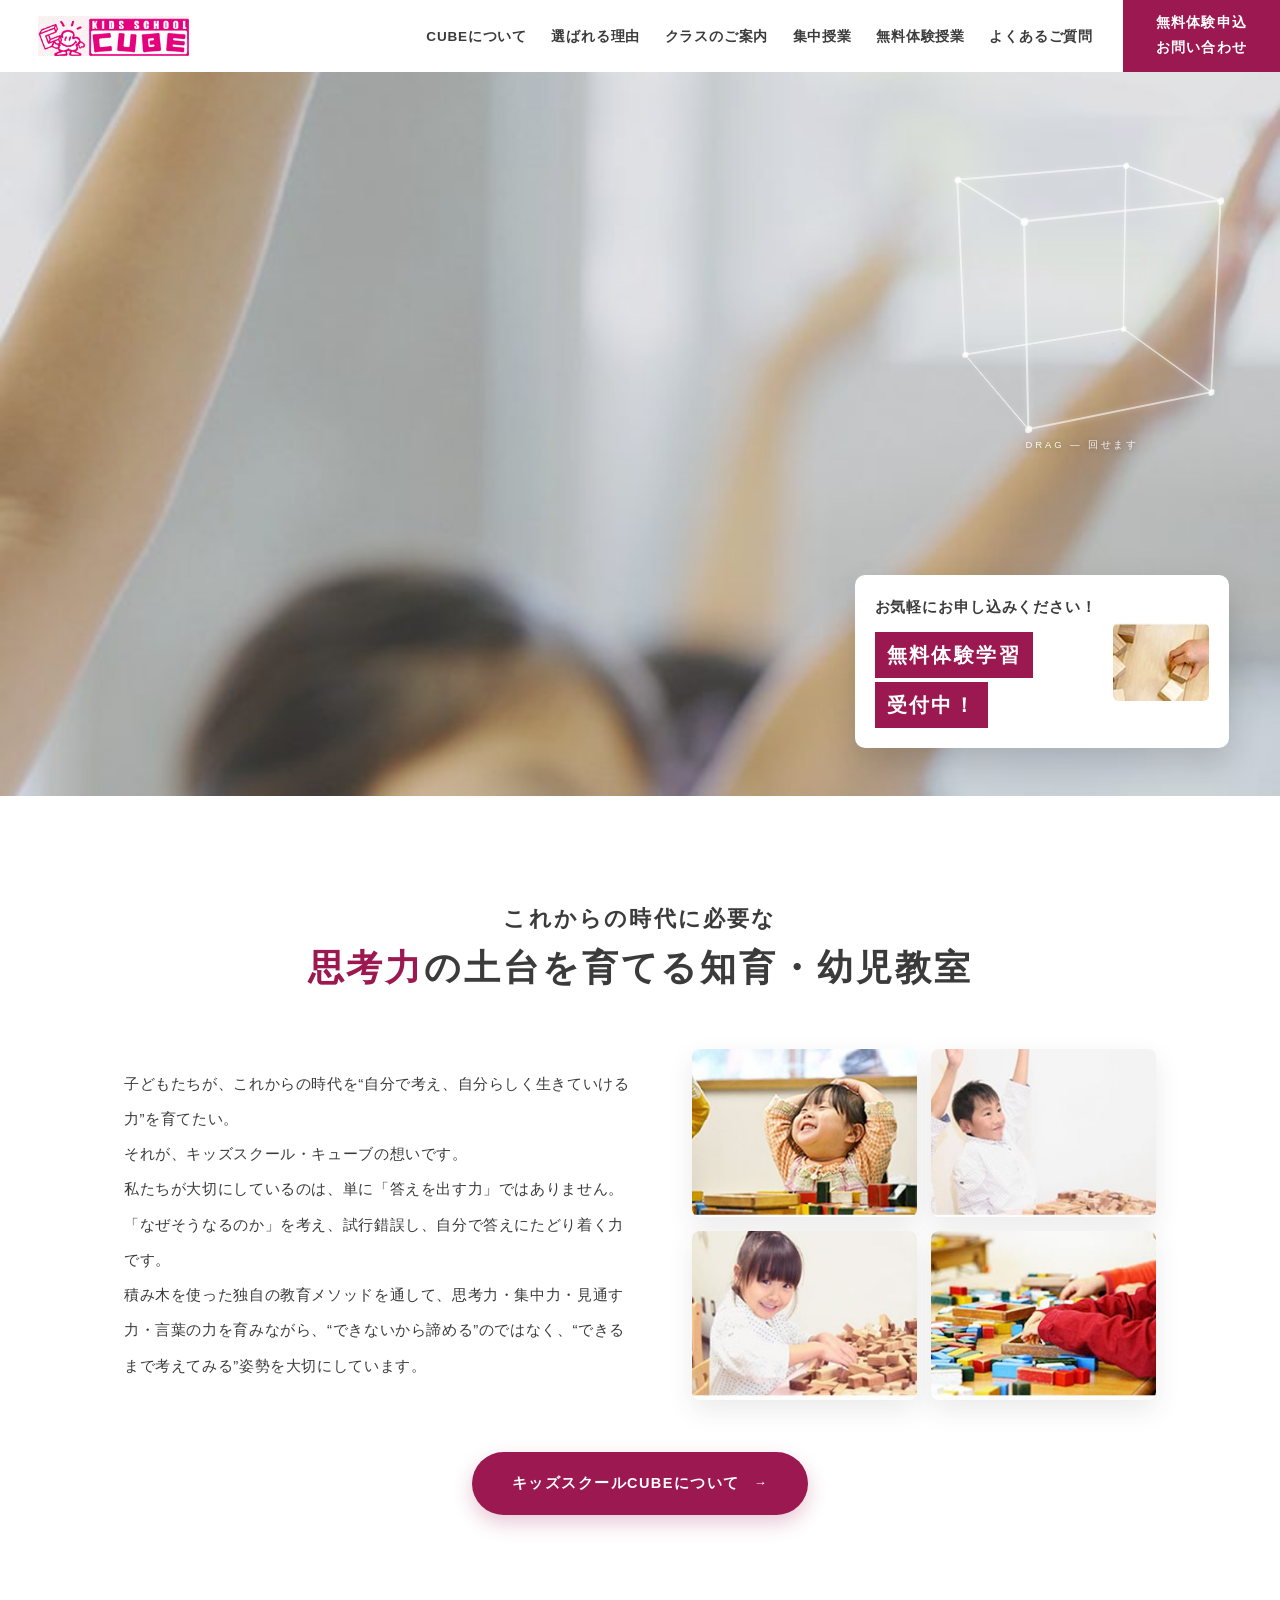
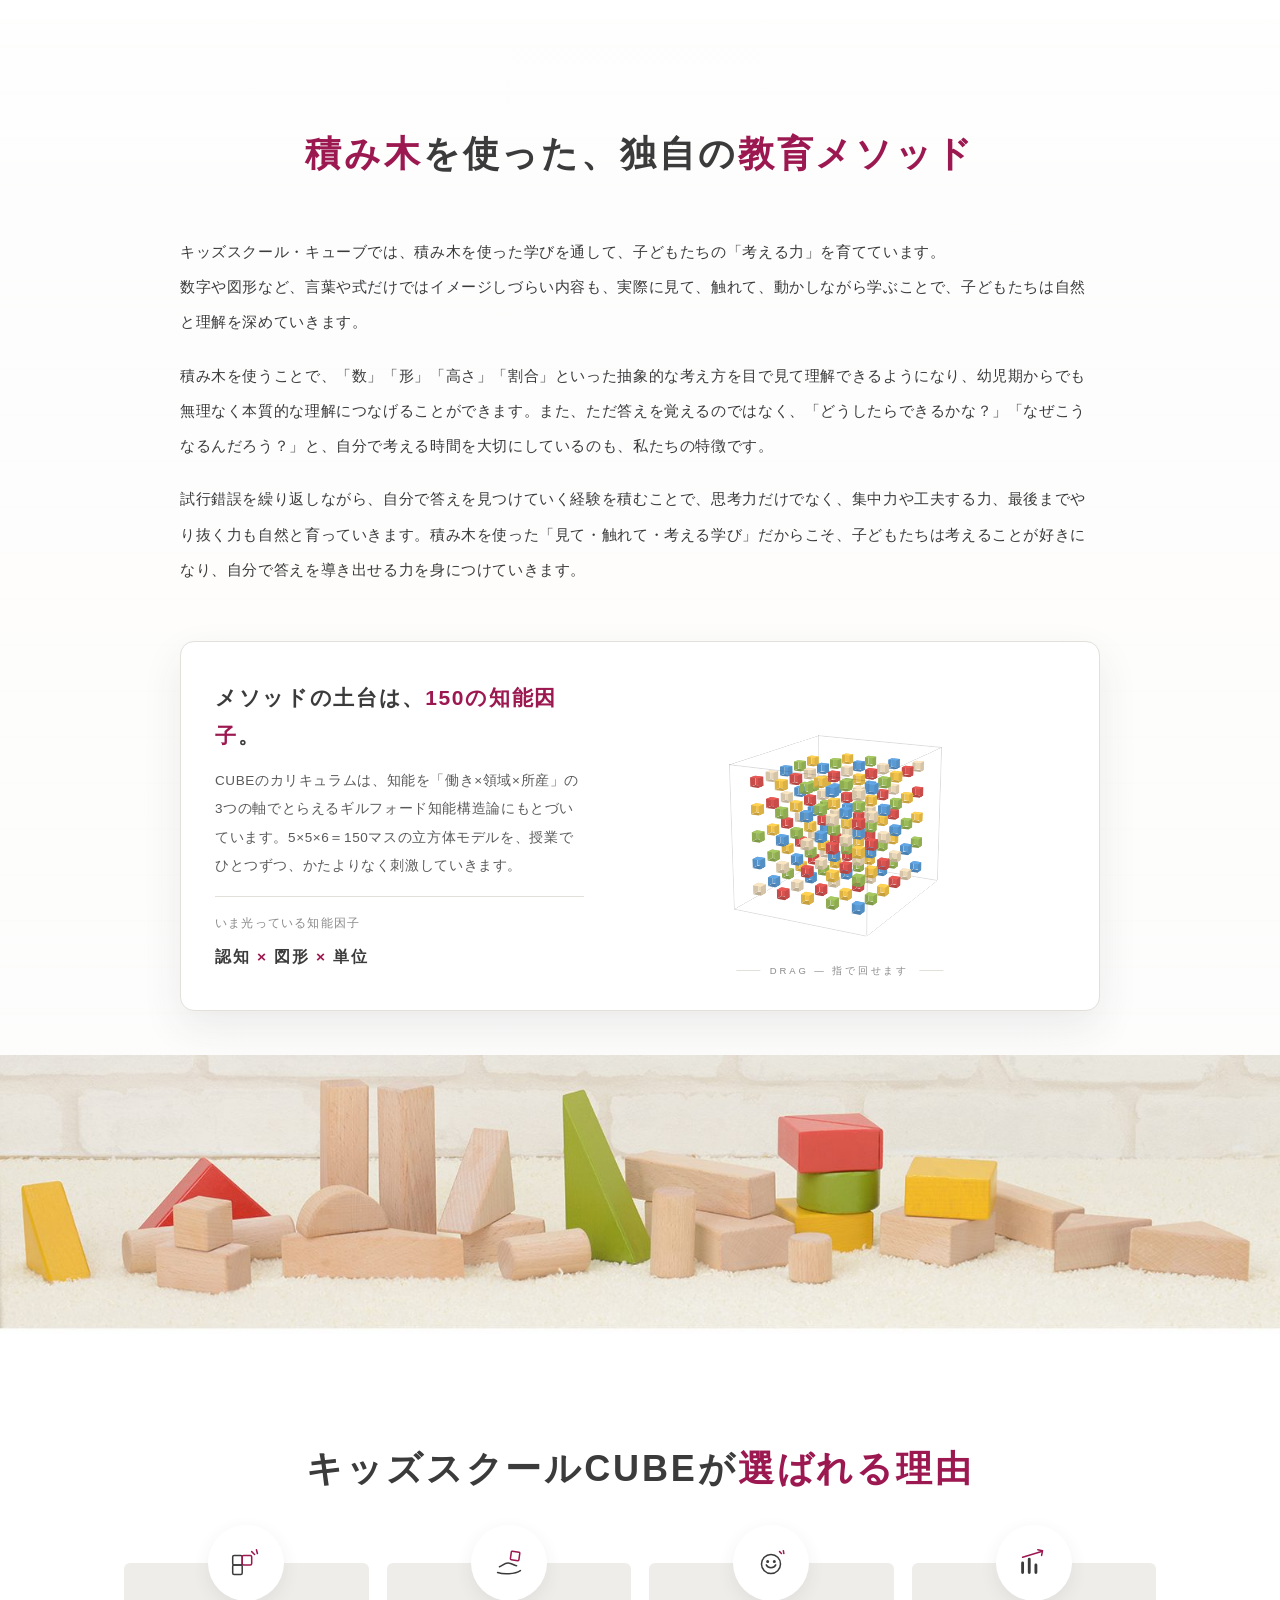
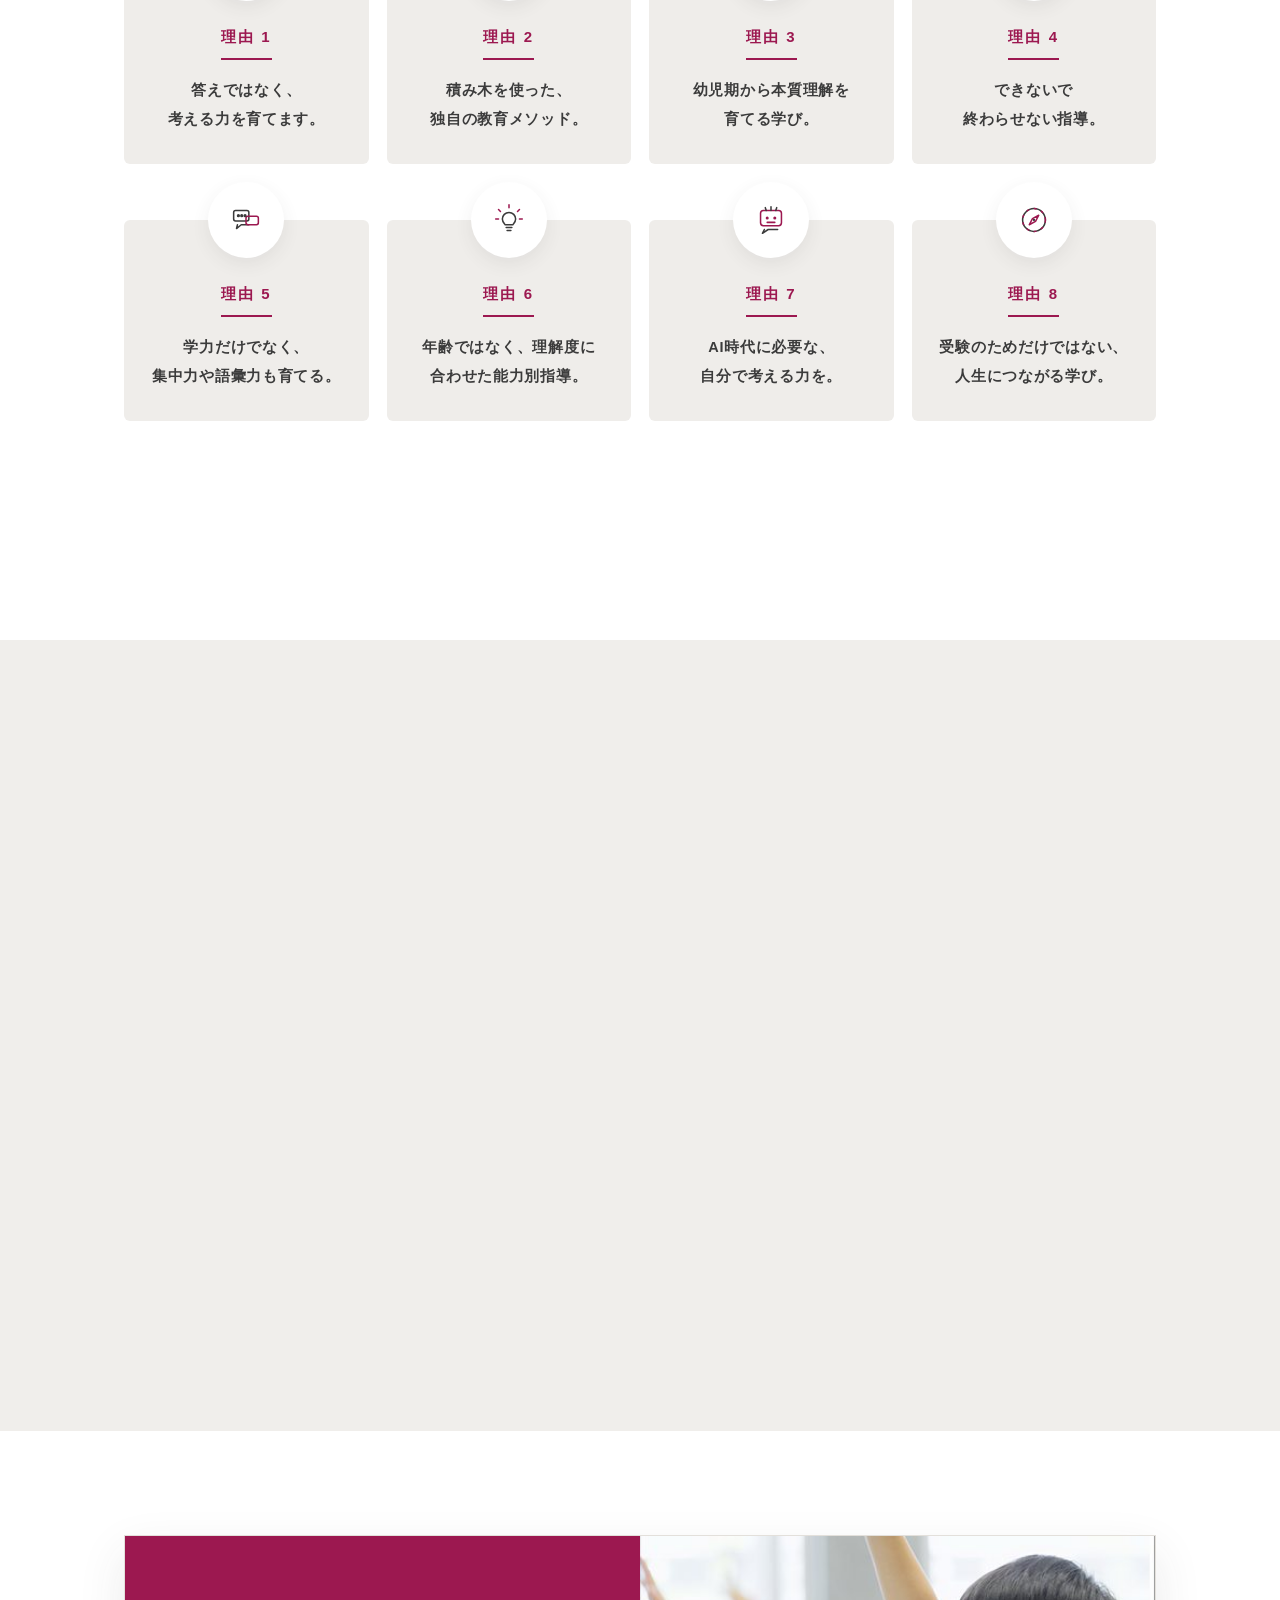
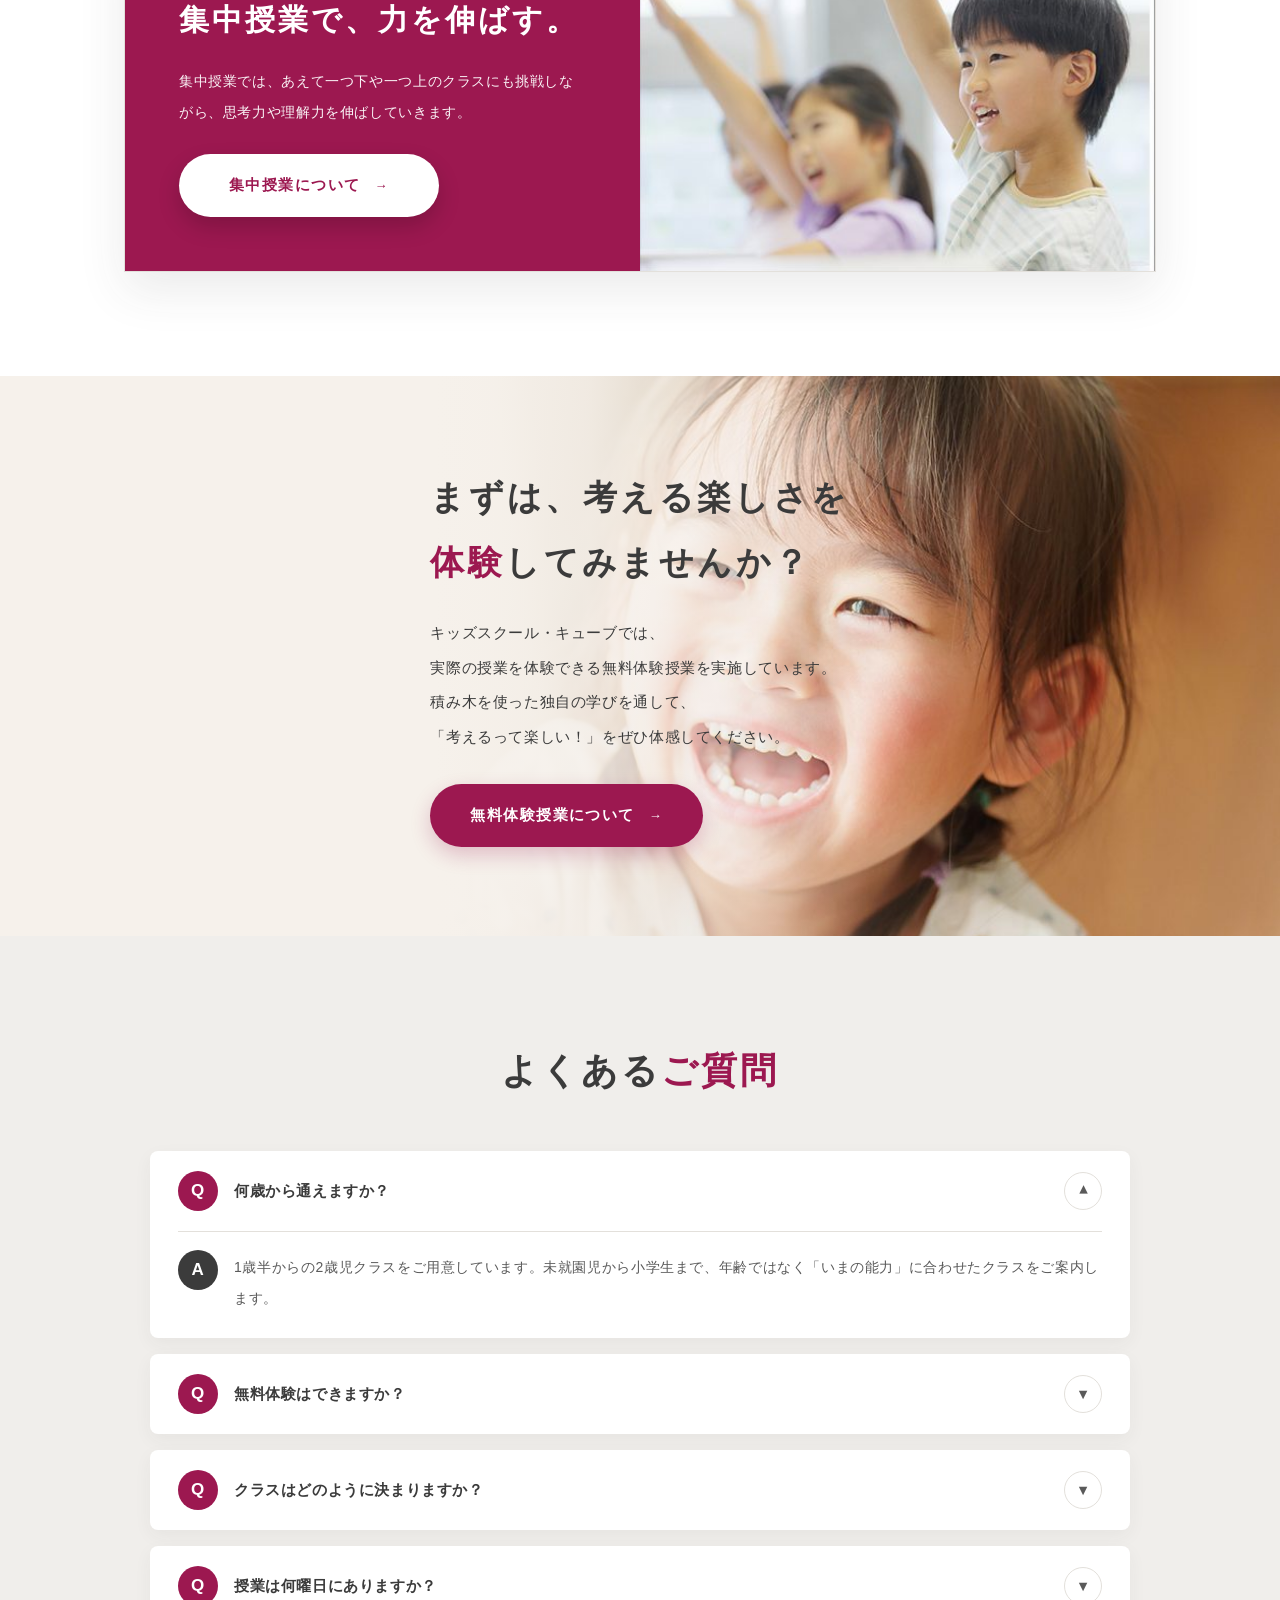
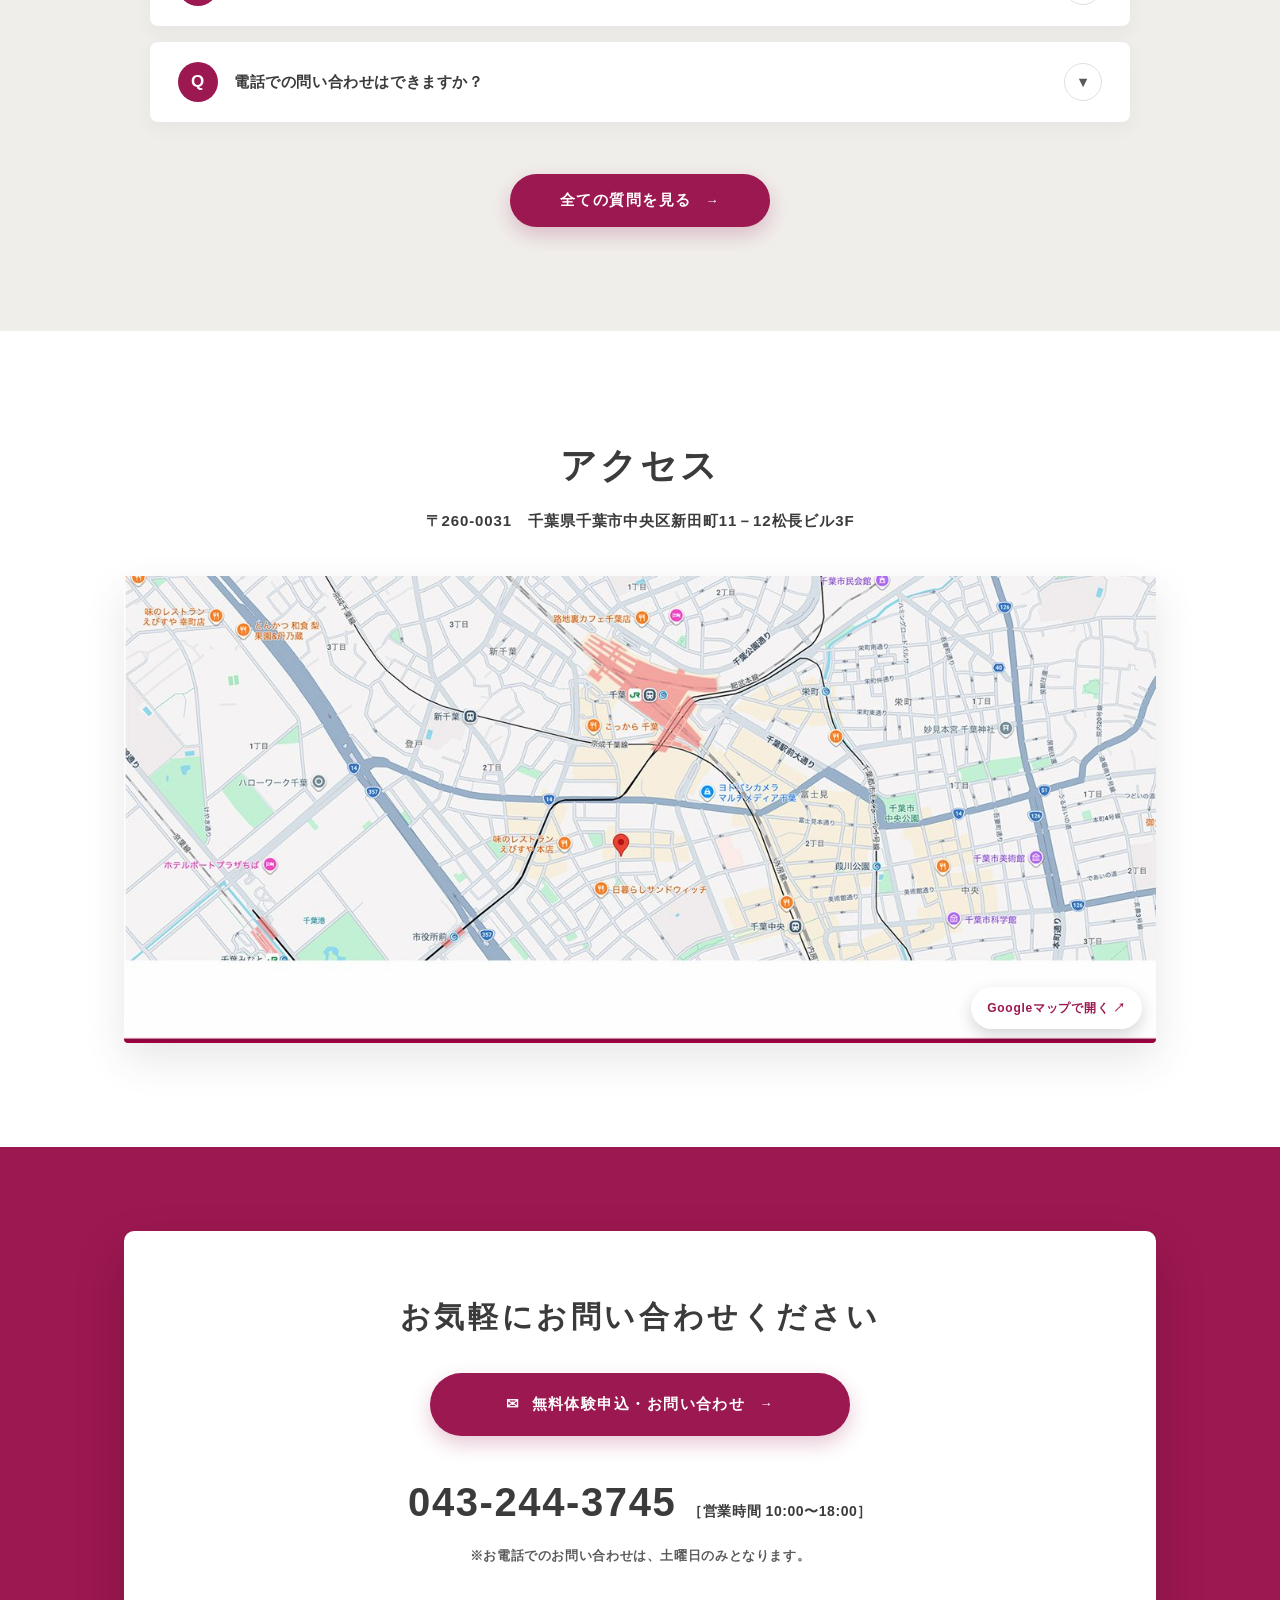
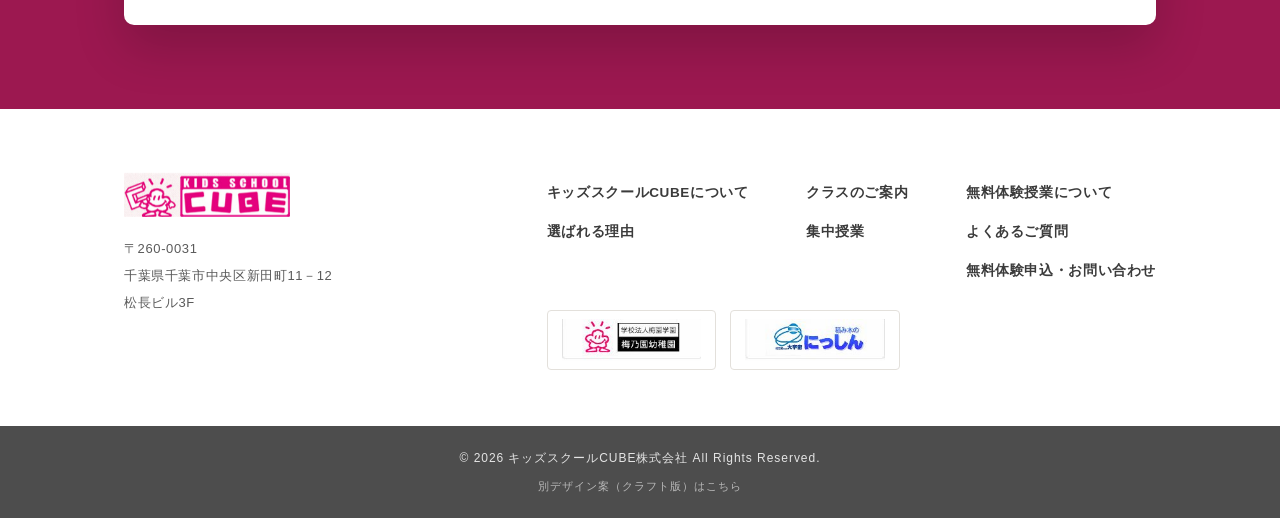
==== commit 756cfaed: "カンプの写真素材をそのまま採用＋臨界期スクロールを進化(スクロールでCUBEが組み上がる立体システム) 【新トップ(index)】 - デザインカンプから全写真を切り出して差し替え: ヒーロー(デスク" ====
--- a/index.html
+++ b/index.html
@@ -110,9 +110,19 @@
     overflow:hidden;background:#DCD9D4;
   }
   .hero-bg{position:absolute;inset:0}
-  .hero-bg img{width:100%;height:100%;object-fit:cover;object-position:center 30%}
-  .hero-bg::after{content:"";position:absolute;inset:0;
-    background:linear-gradient(100deg,rgba(255,255,255,.42) 0%,rgba(255,255,255,.16) 44%,rgba(255,255,255,0) 70%)}
+  .hero-bg img{width:100%;height:100%;object-fit:cover;object-position:left center}
+  @keyframes kburns{from{transform:scale(1)}to{transform:scale(1.05)}}
+  .hero-bg img{animation:kburns 24s ease-in-out infinite alternate}
+  @media (prefers-reduced-motion: reduce){.hero-bg img{animation:none}}
+  @media (min-width: 761px){
+    .hero{aspect-ratio:1600/905;min-height:0;max-height:none}
+    .hero h1,.hero-badge{display:none}
+  }
+  @media (max-width: 760px){
+    .hero-bg img{object-position:center}
+    .hero-bg::after{content:"";position:absolute;inset:0;
+      background:linear-gradient(100deg,rgba(255,255,255,.4) 0%,rgba(255,255,255,.14) 46%,rgba(255,255,255,0) 72%)}
+  }
   .hero-in{position:relative;z-index:2;width:100%;max-width:1600px;margin:0 auto;padding:clamp(40px,6vw,80px) clamp(20px,5vw,72px)}
   .hero h1{
     font-size:clamp(34px,6.2vw,64px);font-weight:700;letter-spacing:.1em;line-height:1.86;
@@ -175,8 +185,8 @@
   }
   .method-body{max-width:920px;margin:0 auto}
   .method-body p{font-size:15px;line-height:2.35;margin-bottom:1.2em}
-  .method-photo{margin-top:clamp(26px,4vw,44px);border-radius:10px;overflow:hidden;box-shadow:0 16px 40px rgba(59,59,59,.12)}
-  .method-photo img{width:100%;max-height:420px;object-fit:cover}
+  .method-photo{margin:clamp(26px,4vw,44px) calc(50% - 50vw) calc(-1*clamp(60px,9vw,104px));width:100vw}
+  .method-photo img{width:100%;object-fit:cover}
   /* 150-factor lattice (tsumiki color ver.) */
   .lat-box{
     margin:clamp(34px,5vw,54px) auto 0;max-width:920px;
@@ -275,11 +285,12 @@
   .intensive .bd-r img{position:absolute;inset:0;width:100%;height:100%;object-fit:cover}
 
   /* ---------- taiken ---------- */
-  .taiken{position:relative;overflow:hidden;background:#F5EFEA;min-height:560px;display:flex;align-items:center}
+  .taiken{position:relative;overflow:hidden;background:#F6F1EB;min-height:560px;display:flex;align-items:center}
   .taiken-bg{position:absolute;inset:0}
-  .taiken-bg img{width:100%;height:100%;object-fit:cover;object-position:72% 40%}
+  .taiken-bg img{position:absolute;right:0;top:0;height:100%;width:min(68%,980px);object-fit:cover;object-position:center 30%}
   .taiken-bg::after{content:"";position:absolute;inset:0;
-    background:linear-gradient(95deg,rgba(255,251,247,.94) 0%,rgba(255,251,247,.86) 38%,rgba(255,251,247,.28) 66%,rgba(255,251,247,0) 88%)}
+    background:linear-gradient(90deg,#F6F1EB 0%,#F6F1EB 34%,rgba(246,241,235,.86) 46%,rgba(246,241,235,0) 68%)}
+  @media (max-width:760px){.taiken-bg img{width:100%}}
   .taiken-in{position:relative;z-index:2;padding:clamp(48px,7vw,84px) 0}
   .taiken h2{font-size:clamp(23px,3.4vw,34px);font-weight:700;letter-spacing:.1em;line-height:1.9;margin-bottom:22px}
   .taiken h2 .w{color:var(--wine)}
@@ -314,9 +325,14 @@
   /* ---------- access ---------- */
   .access-h{text-align:center;margin-bottom:10px}
   .access-addr{text-align:center;font-size:15px;font-weight:600;letter-spacing:.06em;margin-bottom:clamp(24px,4vw,40px)}
-  .map-box{border-radius:6px;overflow:hidden;box-shadow:0 16px 40px rgba(59,59,59,.12);position:relative}
-  .map-box iframe{display:block;width:100%;height:clamp(320px,44vw,480px);border:0}
-  .map-fallback{display:block;text-align:center;padding:12px;font-size:13px;background:#fff;color:var(--wine);font-weight:600}
+  .map-box{display:block;border-radius:4px;overflow:hidden;box-shadow:0 16px 40px rgba(59,59,59,.12);position:relative}
+  .map-box img{width:100%;display:block;transition:transform .8s var(--ease)}
+  .map-box:hover img{transform:scale(1.015)}
+  .map-box .map-open{
+    position:absolute;right:14px;bottom:14px;background:#fff;color:var(--wine);
+    font-size:12px;font-weight:700;letter-spacing:.06em;padding:9px 16px;border-radius:999px;
+    box-shadow:0 6px 16px rgba(0,0,0,.16);
+  }
 
   /* ---------- contact band ---------- */
   .contact-band{background:var(--wine);padding:clamp(48px,7vw,84px) 0}
@@ -344,16 +360,14 @@
   .ft-cols ul{list-style:none}
   .ft-cols a{font-size:13.5px;font-weight:600;line-height:2.9;color:var(--ink);transition:color .3s}
   .ft-cols a:hover{color:var(--wine)}
-  .ft-family{display:flex;gap:14px;margin-top:20px}
+  .ft-family{display:flex;gap:14px;margin-top:20px;flex-wrap:wrap}
   .ft-family a{
     display:flex;align-items:center;justify-content:center;
-    border:1px solid var(--line);border-radius:6px;padding:10px 18px;background:#fff;
-    font-size:12.5px;font-weight:700;letter-spacing:.05em;gap:8px;
+    border:1px solid var(--line);border-radius:4px;padding:8px 14px;background:#fff;
     transition:box-shadow .3s,transform .3s;
   }
   .ft-family a:hover{box-shadow:0 8px 18px rgba(59,59,59,.1);transform:translateY(-2px)}
-  .ft-family .fm1{color:#D6006D}
-  .ft-family .fm2{color:#1E6FBA}
+  .ft-family img{height:42px;width:auto}
   .ft-btm{
     margin-top:clamp(36px,5vw,56px);background:#4D4D4D;color:rgba(255,255,255,.85);
     font-size:12px;letter-spacing:.08em;text-align:center;padding:20px 16px;
@@ -413,7 +427,12 @@
 
   <!-- ============ HERO ============ -->
   <section class="hero">
-    <div class="hero-bg"><img src="assets/img/classroom.jpg" alt="キッズスクールCUBEの授業風景" fetchpriority="high"></div>
+    <div class="hero-bg">
+      <picture>
+        <source media="(min-width:761px)" srcset="assets/img/top-hero.jpg">
+        <img src="assets/img/top-hero-m.jpg" alt="考える楽しさが、未来を変えていく。— 手を挙げる子どもたち" fetchpriority="high">
+      </picture>
+    </div>
     <div class="hero-cube" id="heroCube" aria-hidden="true">
       <div class="hc-tilt" id="heroCubeTilt"></div>
       <span class="hero-hint">Drag — 回せます</span>
@@ -430,7 +449,7 @@
         <span class="stamp">無料体験学習</span><br>
         <span class="stamp">受付中！</span>
       </div>
-      <img src="assets/img/materials.jpg" alt="木製の積み木">
+      <img src="assets/img/top-badge.jpg" alt="木製の積み木">
     </div>
   </section>
 
@@ -447,10 +466,10 @@
           積み木を使った独自の教育メソッドを通して、思考力・集中力・見通す力・言葉の力を育みながら、“できないから諦める”のではなく、“できるまで考えてみる”姿勢を大切にしています。</p>
         </div>
         <div class="pic4 rv" style="--d:.2s">
-          <figure><img src="assets/img/c-2sai.jpg" alt="笑顔で積み木に取り組む子ども" loading="lazy"></figure>
-          <figure><img src="assets/img/c-youji.jpg" alt="積み木で遊びながら学ぶ幼児" loading="lazy"></figure>
-          <figure><img src="assets/img/g-youji3.jpg" alt="できた瞬間に喜ぶ子ども" loading="lazy"></figure>
-          <figure><img src="assets/img/g-youji5.jpg" alt="集中して課題に取り組む様子" loading="lazy"></figure>
+          <figure><img src="assets/img/top-about1.jpg" alt="笑顔で積み木に取り組む子ども" loading="lazy"></figure>
+          <figure><img src="assets/img/top-about2.jpg" alt="手を挙げて答える男の子" loading="lazy"></figure>
+          <figure><img src="assets/img/top-about3.jpg" alt="木の積み木で遊びながら学ぶ女の子" loading="lazy"></figure>
+          <figure><img src="assets/img/top-about4.jpg" alt="カラフルな積み木に取り組む子どもの手元" loading="lazy"></figure>
         </div>
       </div>
       <div class="btn-center rv"><a class="btn" href="about.html">キッズスクールCUBEについて<span class="ar">→</span></a></div>
@@ -483,7 +502,7 @@
       </div>
 
       <figure class="method-photo rv" style="--d:.2s">
-        <img src="assets/img/materials.jpg" alt="授業で使う色とりどりの積み木" loading="lazy">
+        <img src="assets/img/top-method.jpg" alt="授業で使う色とりどりの積み木" loading="lazy">
       </figure>
     </div>
   </section>
@@ -544,19 +563,19 @@
       <h2 class="sec-h rv"><span class="w">クラス</span>のご案内</h2>
       <div class="class-grid">
         <article class="cls-card rv" style="--cc:var(--orange);--d:.05s">
-          <div class="cp"><img src="assets/img/c-2sai.jpg" alt="2歳児クラスの様子" loading="lazy"></div>
+          <div class="cp"><img src="assets/img/top-class-2sai.jpg" alt="2歳児クラスの様子" loading="lazy"></div>
           <h3>２歳児<small>クラス</small></h3>
           <p>ゴールデンエイジであるこの年代に、やる気、意欲、性格の明るさなどを養います。</p>
           <a class="btn" href="class-2sai.html">２歳児クラスについて<span class="ar">→</span></a>
         </article>
         <article class="cls-card rv" style="--cc:var(--green);--d:.15s">
-          <div class="cp"><img src="assets/img/c-youji.jpg" alt="幼児クラスの様子" loading="lazy"></div>
+          <div class="cp"><img src="assets/img/top-class-youji.jpg" alt="幼児クラスの様子" loading="lazy"></div>
           <h3>幼児<small>クラス</small></h3>
           <p>図形や記号(色)に多く触れ、直感思考、ひらめきの基、理解力を高めていきます。</p>
           <a class="btn" href="class-youji.html">幼児クラスについて<span class="ar">→</span></a>
         </article>
         <article class="cls-card rv" style="--cc:var(--blue);--d:.25s">
-          <div class="cp"><img src="assets/img/c-syou.jpg" alt="小学生クラスの様子" loading="lazy"></div>
+          <div class="cp"><img src="assets/img/top-class-syo.jpg" alt="小学生クラスの様子" loading="lazy"></div>
           <h3>小学生<small>クラス</small></h3>
           <p>大脳の発達が完成期を迎える小学校期です。CUBEのCoreな刺激を受けて大脳をしっかり育てましょう。</p>
           <a class="btn" href="class-syougaku.html">小学生クラスについて<span class="ar">→</span></a>
@@ -574,14 +593,14 @@
           <p>集中授業では、あえて一つ下や一つ上のクラスにも挑戦しながら、思考力や理解力を伸ばしていきます。</p>
           <a class="btn" href="special.html">集中授業について<span class="ar">→</span></a>
         </div>
-        <div class="bd-r"><img src="assets/img/classroom.jpg" alt="集中授業の様子" loading="lazy"></div>
+        <div class="bd-r"><img src="assets/img/top-intensive.jpg" alt="集中授業で手を挙げる子どもたち" loading="lazy"></div>
       </div>
     </div>
   </section>
 
   <!-- ============ TAIKEN ============ -->
   <section class="taiken" id="taiken">
-    <div class="taiken-bg"><img src="assets/img/g-youji3.jpg" alt="笑顔の子ども" loading="lazy"></div>
+    <div class="taiken-bg"><img src="assets/img/top-taiken.jpg" alt="声をあげて笑う女の子" loading="lazy"></div>
     <div class="wrap taiken-in">
       <h2 class="rv">まずは、考える楽しさを<br><span class="w">体験</span>してみませんか？</h2>
       <p class="rv" style="--d:.1s">キッズスクール・キューブでは、<br>実際の授業を体験できる無料体験授業を実施しています。<br>積み木を使った独自の学びを通して、<br>「考えるって楽しい！」をぜひ体感してください。</p>
@@ -624,10 +643,10 @@
     <div class="wrap">
       <h2 class="sec-h access-h rv">アクセス</h2>
       <p class="access-addr rv" style="--d:.05s">〒260-0031　千葉県千葉市中央区新田町11－12松長ビル3F</p>
-      <div class="map-box rv" style="--d:.1s">
-        <iframe src="https://www.google.com/maps?q=%E5%8D%83%E8%91%89%E7%9C%8C%E5%8D%83%E8%91%89%E5%B8%82%E4%B8%AD%E5%A4%AE%E5%8C%BA%E6%96%B0%E7%94%B0%E7%94%BA11-12%20%E6%9D%BE%E9%95%B7%E3%83%93%E3%83%AB&output=embed" loading="lazy" referrerpolicy="no-referrer-when-downgrade" title="キッズスクールCUBEの地図"></iframe>
-        <a class="map-fallback" href="https://www.google.com/maps?q=%E5%8D%83%E8%91%89%E7%9C%8C%E5%8D%83%E8%91%89%E5%B8%82%E4%B8%AD%E5%A4%AE%E5%8C%BA%E6%96%B0%E7%94%B0%E7%94%BA11-12" target="_blank" rel="noopener">Googleマップで開く（JR千葉駅東口より徒歩6分）</a>
-      </div>
+      <a class="map-box rv" style="--d:.1s" href="https://www.google.com/maps?q=%E5%8D%83%E8%91%89%E7%9C%8C%E5%8D%83%E8%91%89%E5%B8%82%E4%B8%AD%E5%A4%AE%E5%8C%BA%E6%96%B0%E7%94%B0%E7%94%BA11-12" target="_blank" rel="noopener">
+        <img src="assets/img/top-map.jpg" alt="教室周辺の地図 — JR千葉駅東口より徒歩6分" loading="lazy">
+        <span class="map-open">Googleマップで開く ↗</span>
+      </a>
     </div>
   </section>
 
@@ -670,8 +689,8 @@
           </ul>
         </div>
         <div class="ft-family">
-          <a class="fm1" href="https://www.umezono.net" target="_blank" rel="noopener">学校法人梅園学園 梅乃園幼稚園</a>
-          <a class="fm2" href="http://www.tsumiki-tokyo.com/" target="_blank" rel="noopener">積み木の にっしん</a>
+          <a href="https://www.umezono.net" target="_blank" rel="noopener"><img src="assets/img/logo-umezono.jpg" alt="学校法人梅園学園 梅乃園幼稚園" loading="lazy"></a>
+          <a href="http://www.tsumiki-tokyo.com/" target="_blank" rel="noopener"><img src="assets/img/logo-nisshin.jpg" alt="積み木の にっしん" loading="lazy"></a>
         </div>
       </div>
     </div>
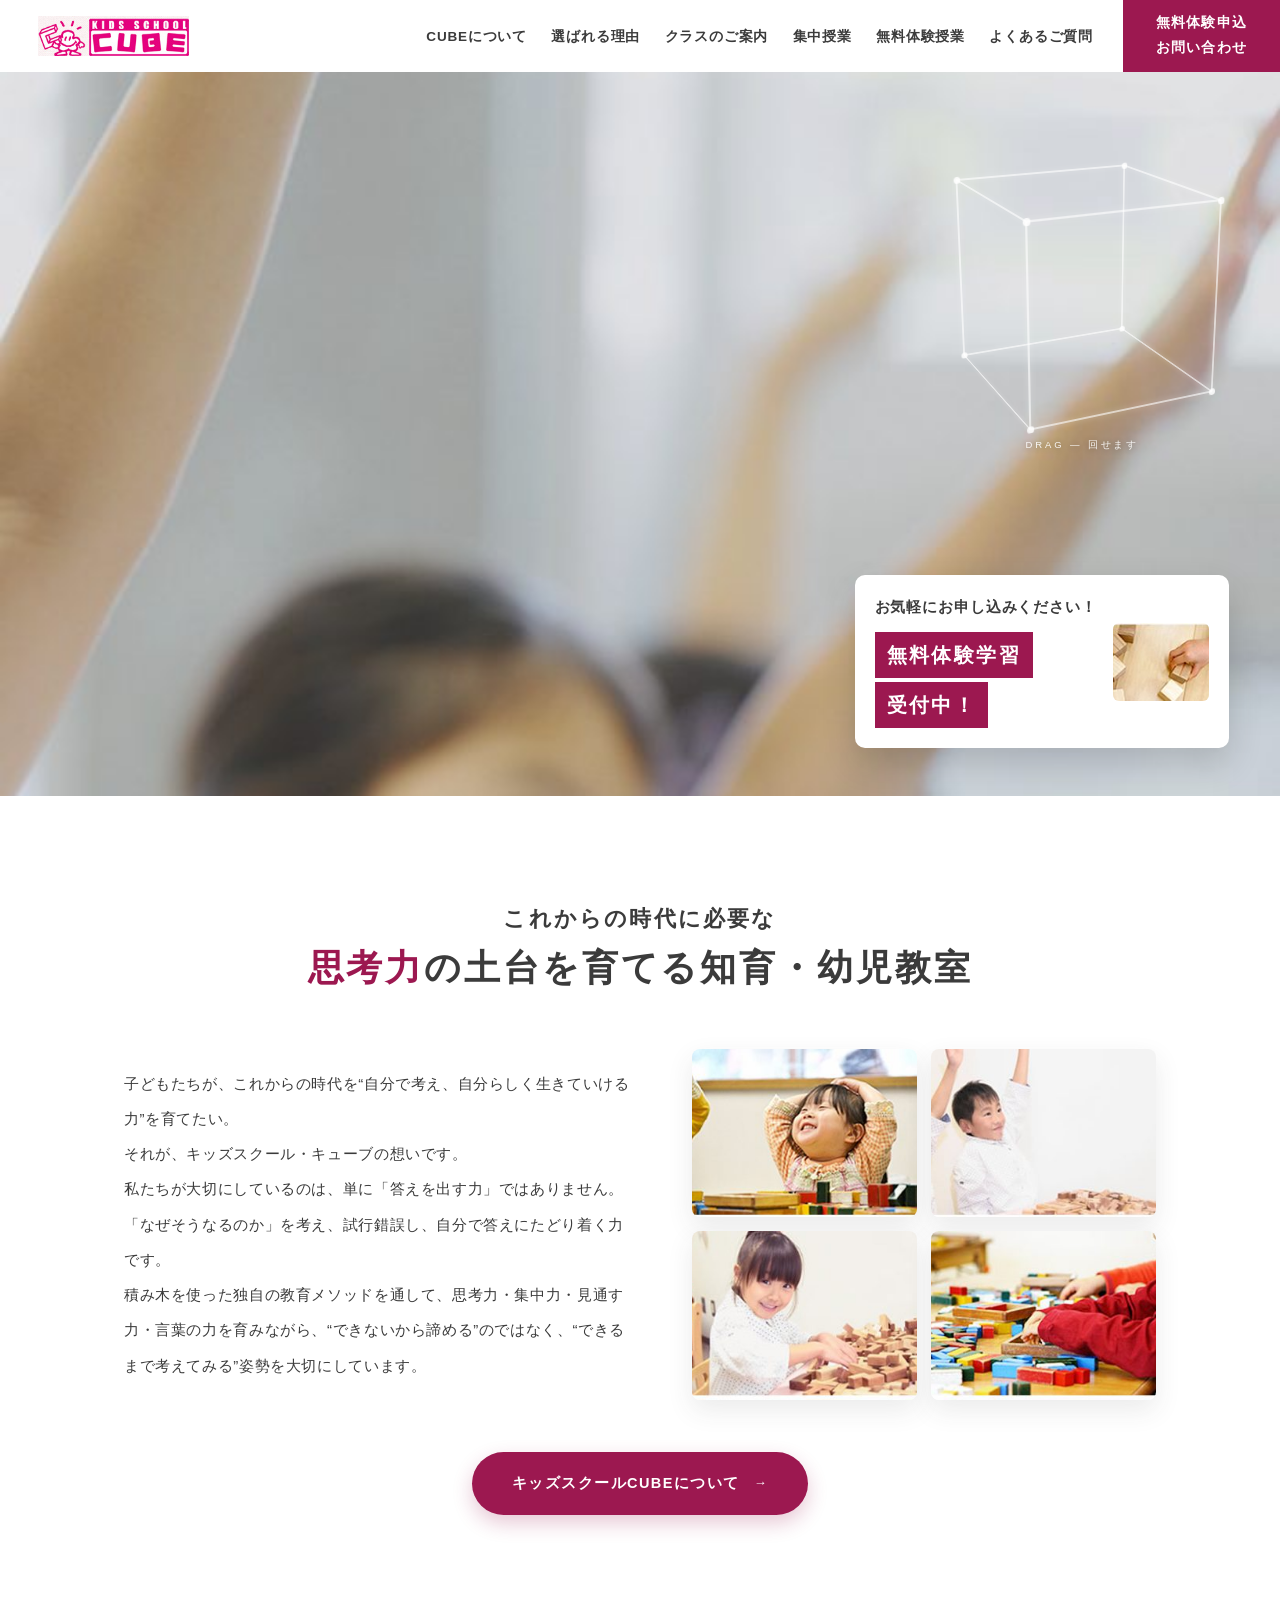
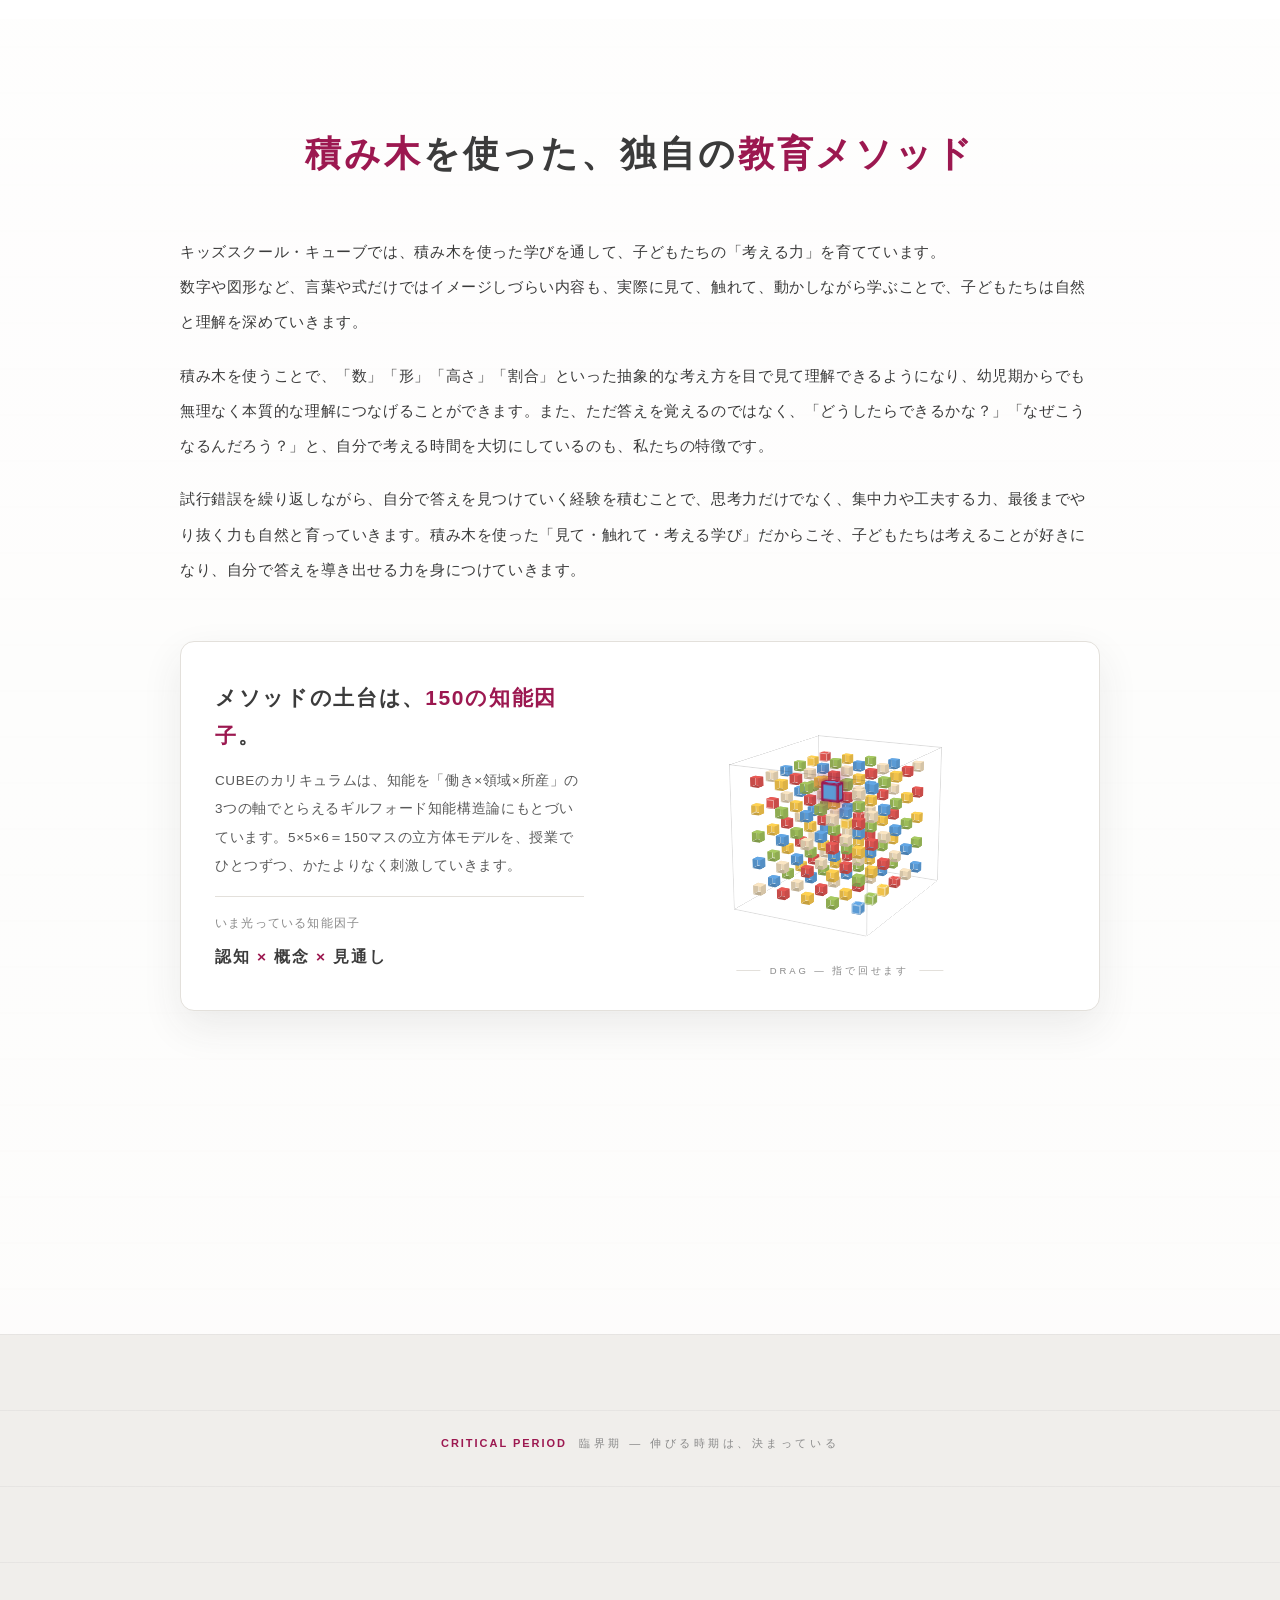
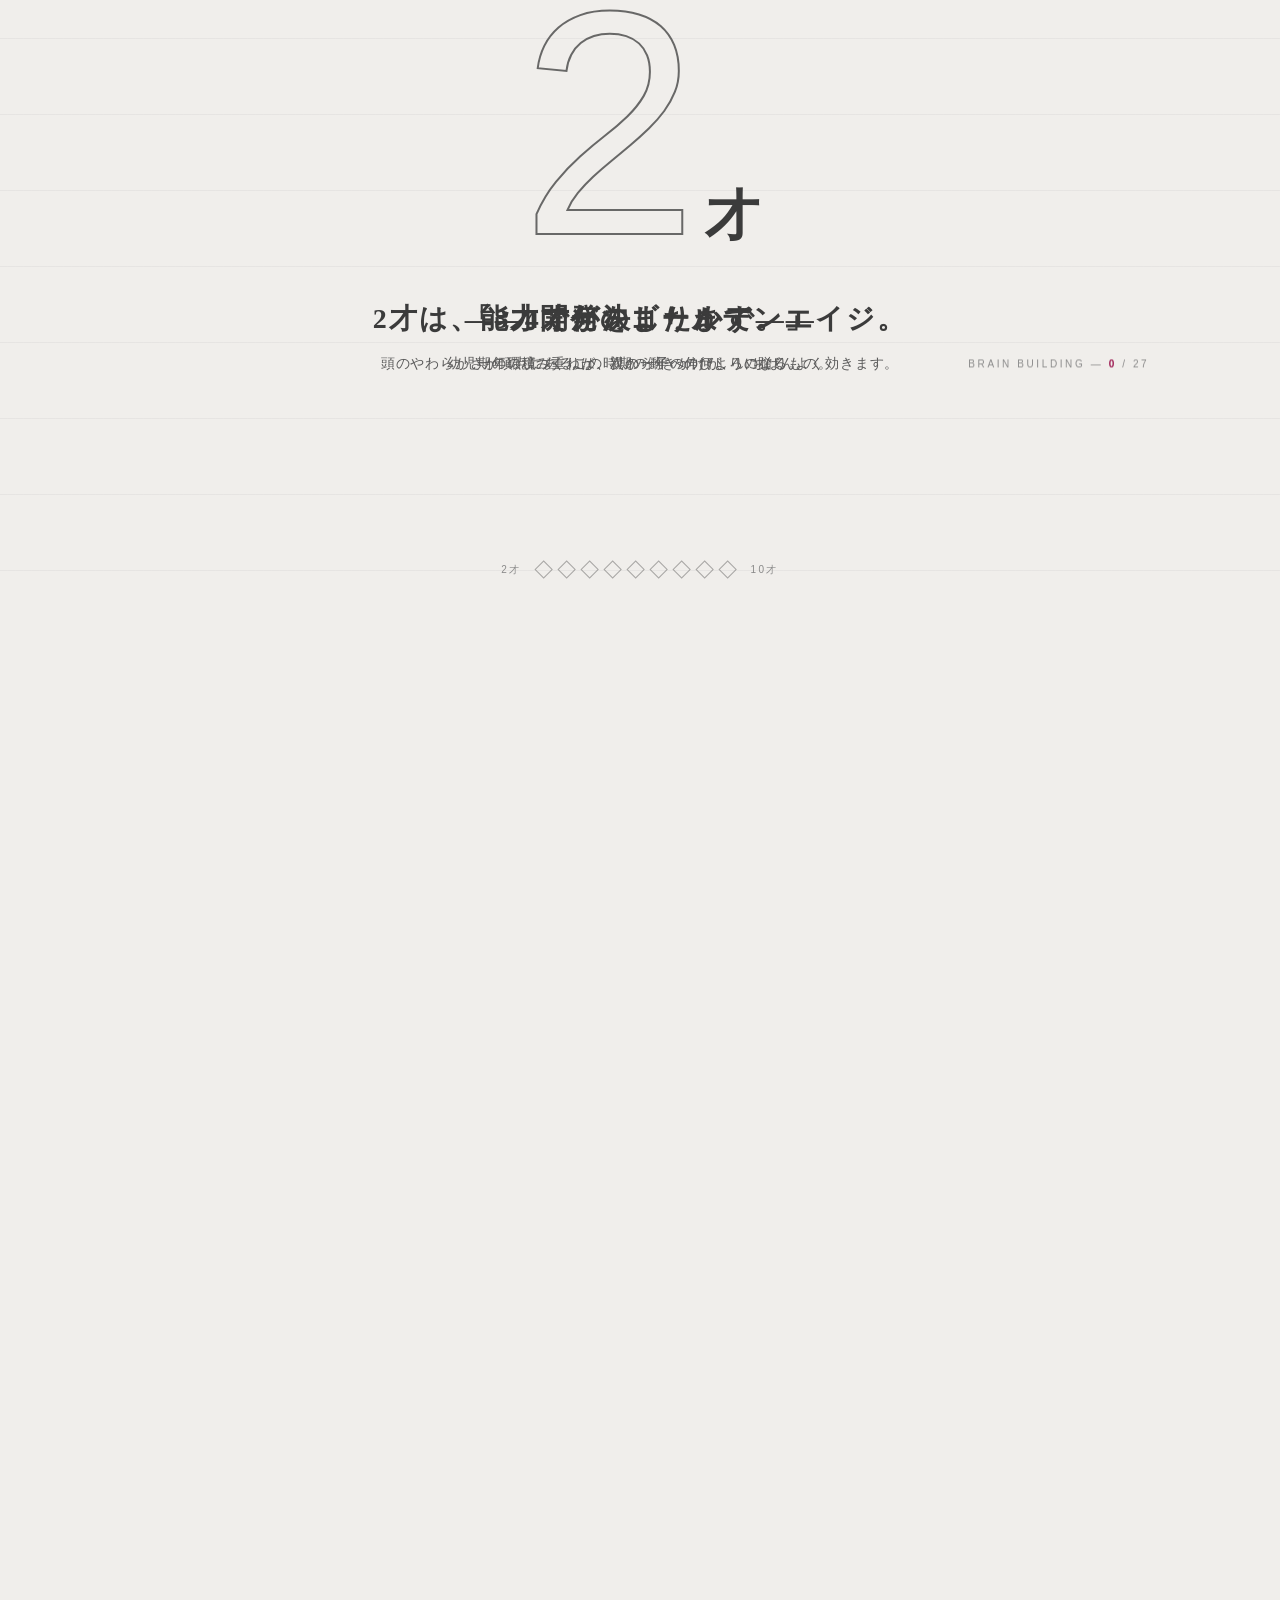
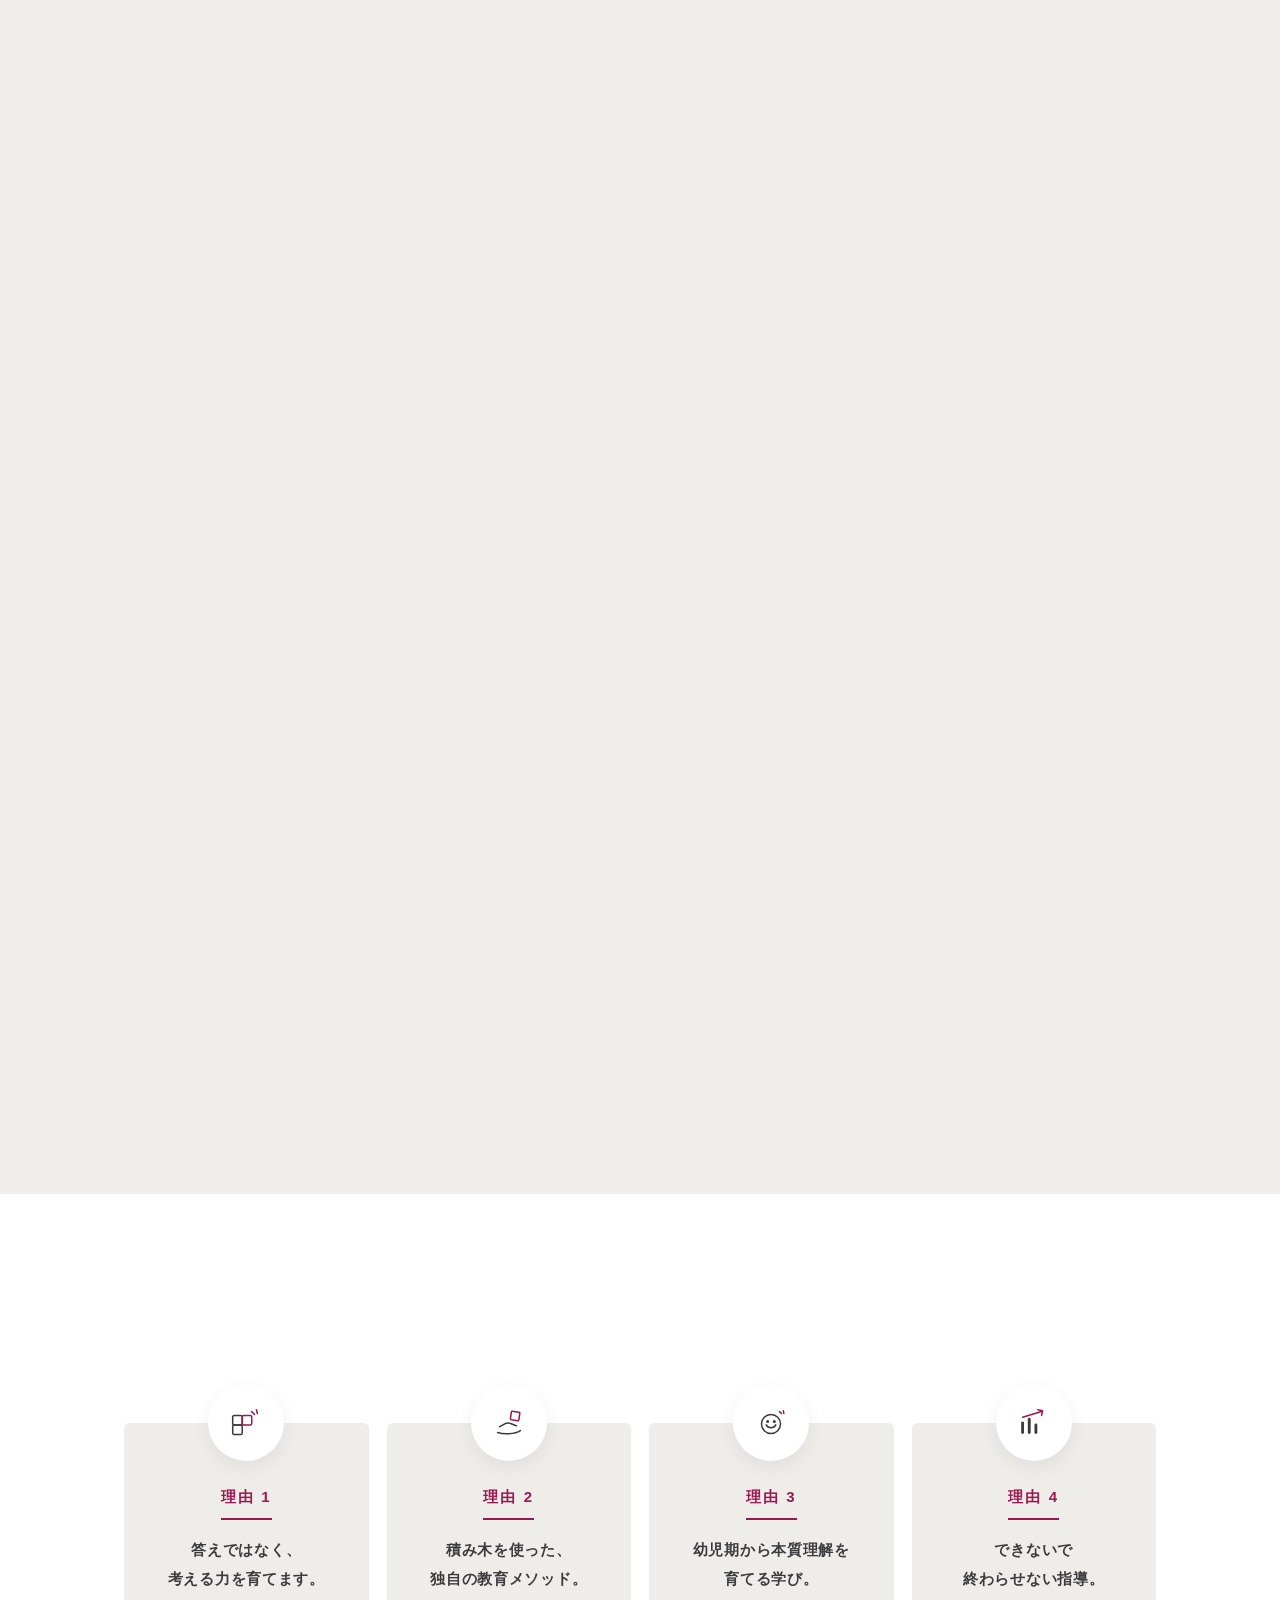
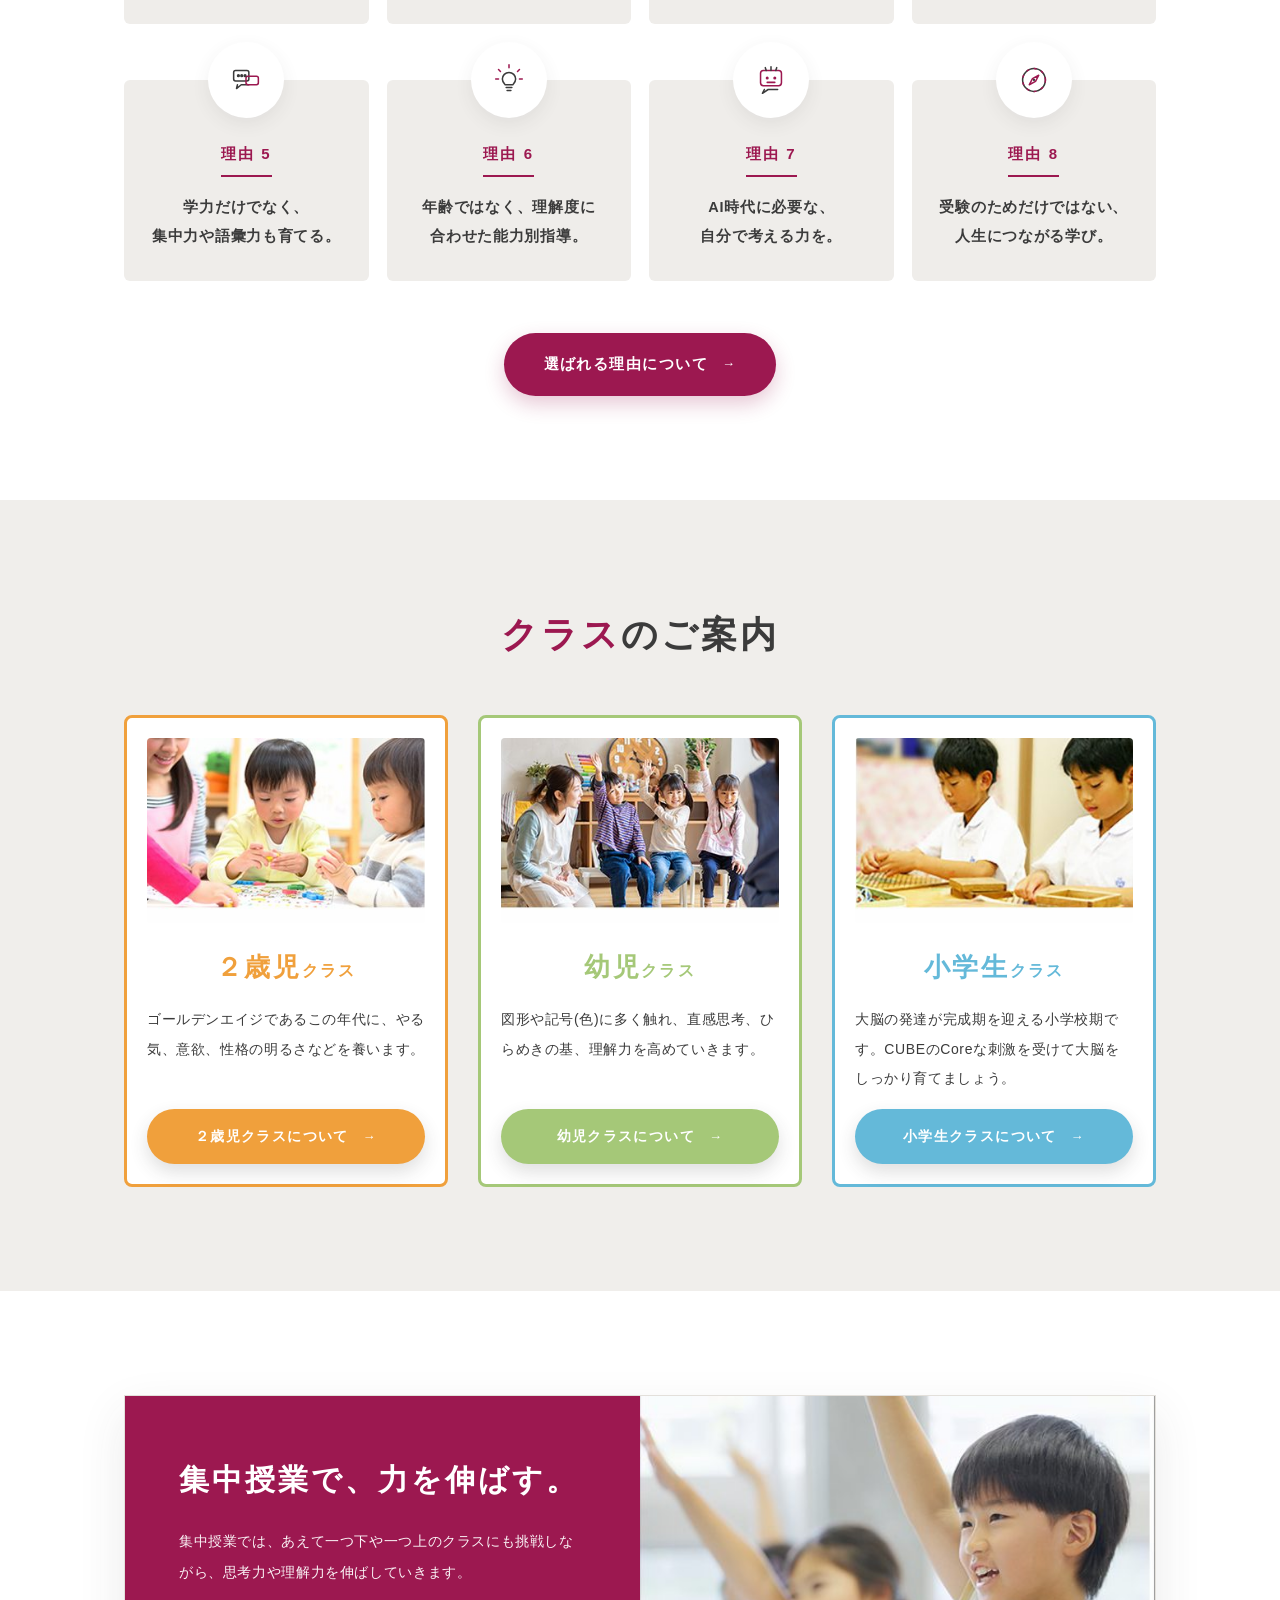
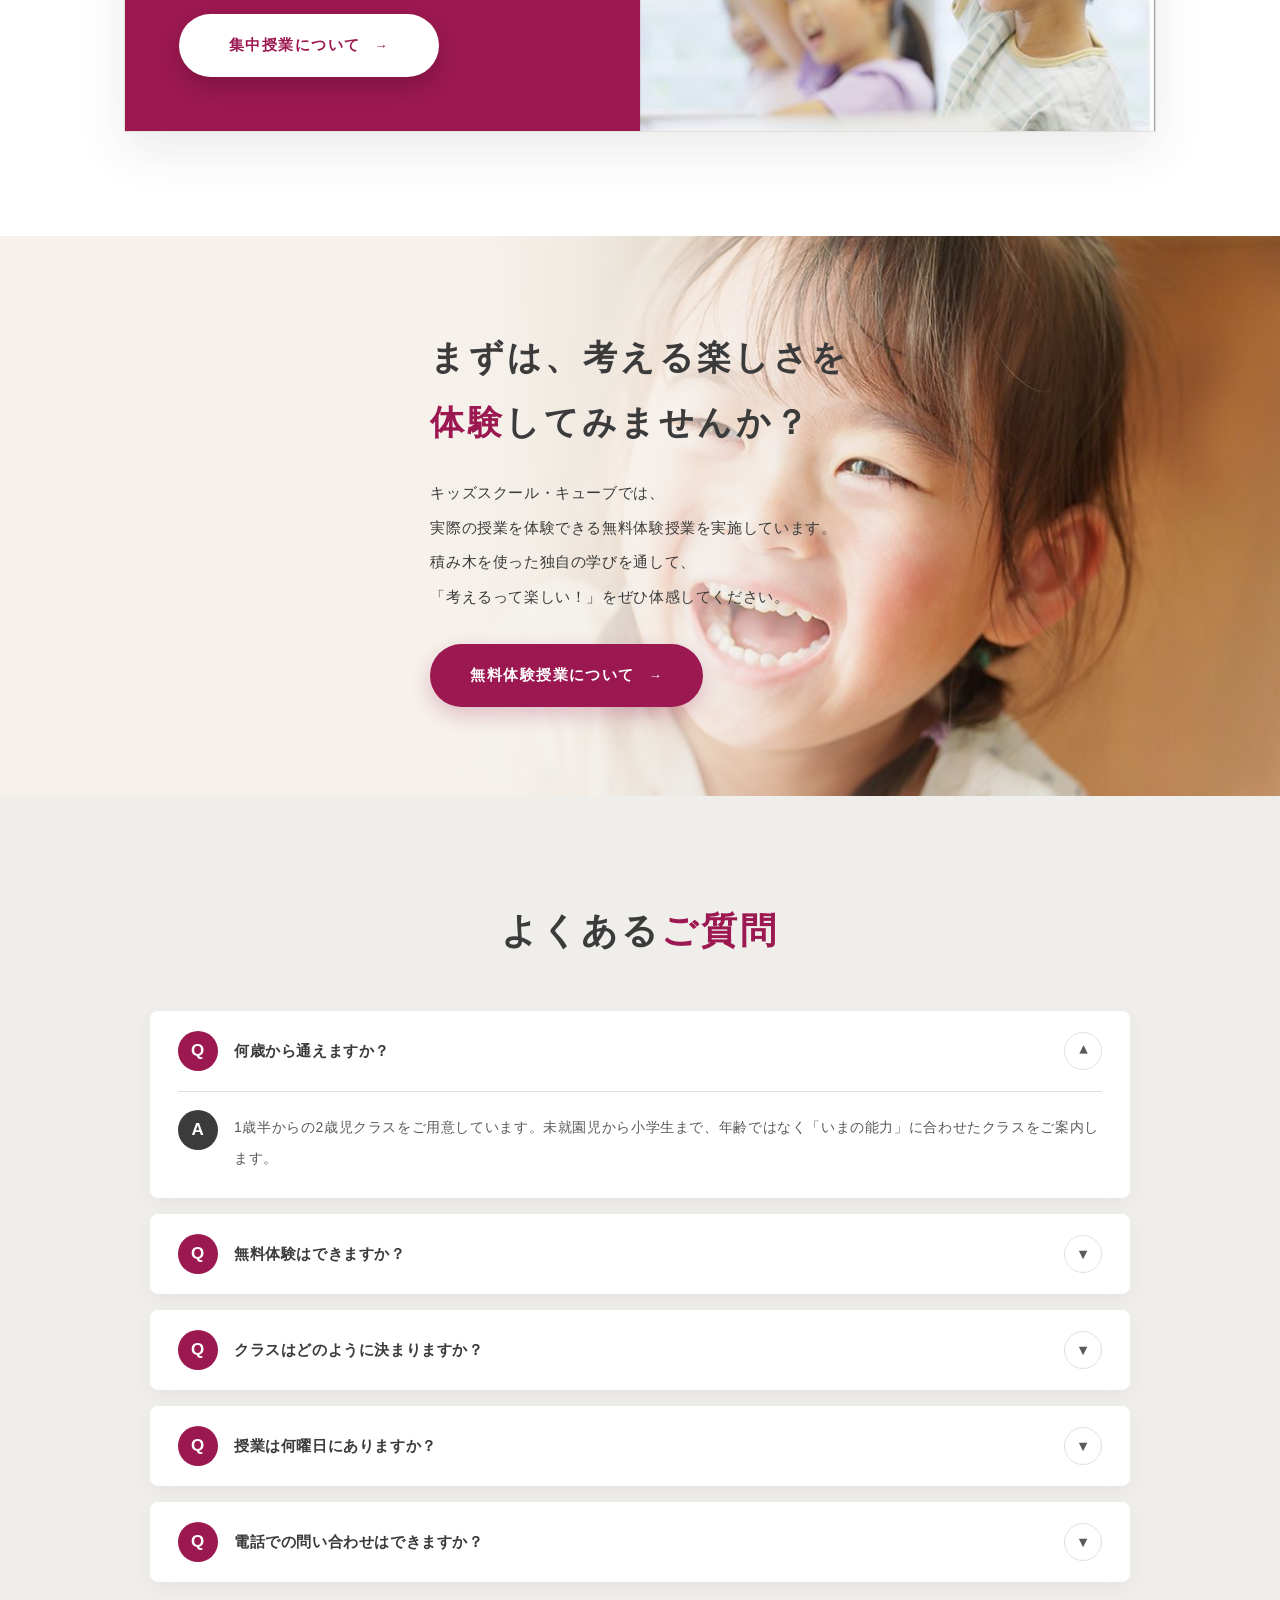
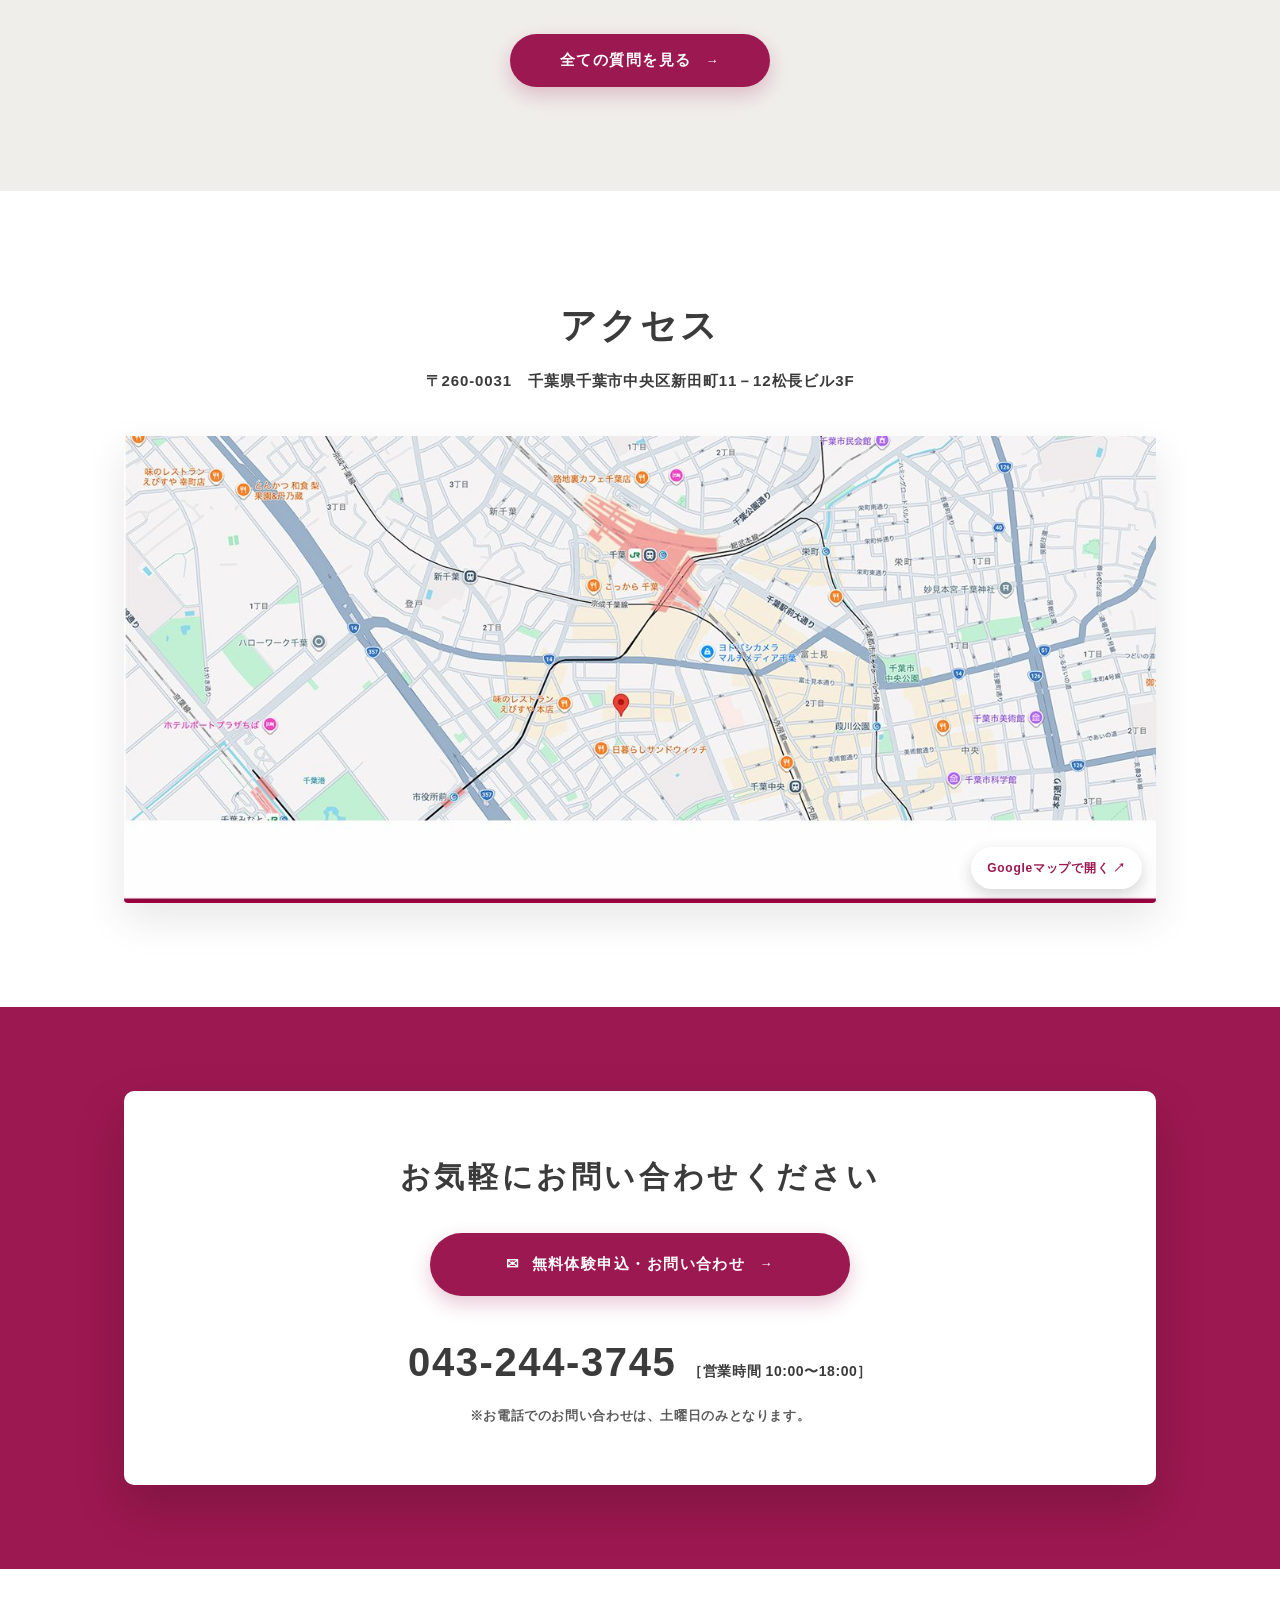
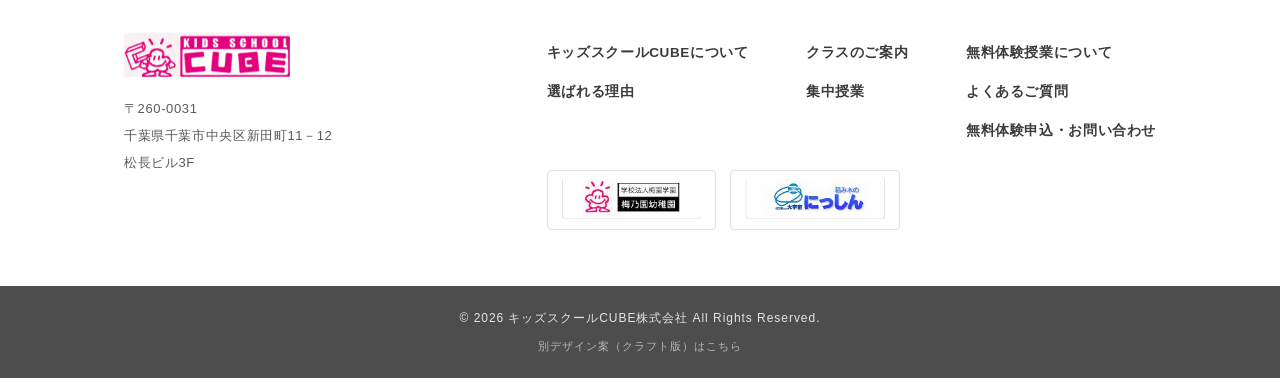
==== commit a38ff103: "新トップにも臨界期スクロールテリング(2→10才+27キューブ組み上がり)を移植 - メソッドと選ばれる理由の間に配置 - 動き・コピー・構成はクラフト版とまんま同一(sticky 340vh・年齢ス" ====
--- a/index.html
+++ b/index.html
@@ -231,6 +231,95 @@
   }
   .lat-hint::before,.lat-hint::after{content:"";width:24px;height:1px;background:var(--line)}
 
+  /* ---------- critical period (sticky scrolltelling, ported from classic) ---------- */
+  .critical{height:340vh;position:relative;background:var(--gray)}
+  .critical-sticky{
+    position:sticky;top:0;height:100vh;height:100svh;overflow:hidden;
+    display:flex;flex-direction:column;justify-content:center;align-items:center;text-align:center;
+    background-image:linear-gradient(rgba(59,59,59,.05) 1px,transparent 1px);
+    background-size:100% 76px;
+  }
+  .crit-eyebrow{
+    position:absolute;top:calc(var(--header-h) + 26px);left:50%;transform:translateX(-50%);white-space:nowrap;
+    font-family:var(--num);font-size:11px;letter-spacing:.32em;text-transform:uppercase;color:var(--ink-50);
+  }
+  .crit-eyebrow .no{color:var(--wine);font-weight:600;letter-spacing:.18em;margin-right:12px}
+  .age-line{display:flex;align-items:baseline;justify-content:center;gap:6px;line-height:1;position:relative;z-index:2}
+  .age-num{
+    font-family:var(--num);font-weight:200;font-variant-numeric:tabular-nums;
+    font-size:clamp(150px,30vw,320px);
+    color:transparent;-webkit-text-stroke:2px rgba(59,59,59,.75);
+    display:inline-block;
+  }
+  @supports not (-webkit-text-stroke:1px black){.age-num{color:rgba(59,59,59,.22)}}
+  .age-num.pop{animation:agePop .55s var(--ease)}
+  @keyframes agePop{from{opacity:.1;transform:translateY(26px)}to{opacity:1;transform:none}}
+  .age-sai{font-family:"Hiragino Mincho ProN","Hiragino Mincho Pro","Yu Mincho","YuMincho",serif;font-size:clamp(30px,5vw,54px);font-weight:600;color:var(--ink)}
+  .crit-caps{display:grid;width:min(88vw,640px);margin-top:14px;position:relative;z-index:2}
+  .crit-caps .ph{
+    grid-area:1/1;display:flex;flex-direction:column;justify-content:flex-start;gap:8px;
+    opacity:0;transform:translateY(16px);transition:opacity .6s var(--ease),transform .6s var(--ease);
+  }
+  .crit-caps .ph.act{opacity:1;transform:none}
+  .crit-caps .ph .t1{font-family:"Hiragino Mincho ProN","Hiragino Mincho Pro","Yu Mincho","YuMincho",serif;font-weight:600;font-size:clamp(19px,2.8vw,28px);letter-spacing:.07em;line-height:1.6}
+  .crit-caps .ph .t2{font-size:13.5px;color:var(--ink-70);letter-spacing:.06em}
+  .age-track{position:absolute;bottom:clamp(30px,6vh,58px);left:50%;transform:translateX(-50%);display:flex;align-items:center;gap:10px}
+  .age-track .blk{width:13px;height:13px;border:1px solid rgba(59,59,59,.4);transform:rotate(45deg);transition:background .45s var(--ease),border-color .45s}
+  .age-track .blk.fill{background:#E3B23C;border-color:#E3B23C}
+  .age-track .cap{font-family:var(--num);font-size:10px;letter-spacing:.24em;color:var(--ink-50);margin:0 6px}
+  .crit-cube{
+    position:absolute;z-index:1;right:clamp(8px,4vw,70px);top:50%;
+    width:min(30vw,340px);height:min(30vw,340px);
+    transform:translateY(-54%);
+    perspective:900px;pointer-events:none;
+  }
+  .cc-tilt{position:absolute;inset:0;transform-style:preserve-3d;transform:rotateX(-22deg) rotateY(-30deg)}
+  .cc{
+    position:absolute;left:50%;top:50%;width:44px;height:44px;margin:-22px 0 0 -22px;
+    transform-style:preserve-3d;
+    transform:translate3d(var(--sx),var(--sy),var(--sz)) scale(.2) rotateY(120deg);
+    opacity:0;
+    transition:transform .8s var(--ease),opacity .45s ease;
+  }
+  .cc.in{transform:translate3d(var(--tx),var(--ty),var(--tz)) scale(1);opacity:1}
+  .ccf{position:absolute;inset:0;background:#F3EAD8;border:1px solid rgba(59,59,59,.2)}
+  .cc .ccf-f{transform:translateZ(22px)}
+  .cc .ccf-b{transform:rotateY(180deg) translateZ(22px)}
+  .cc .ccf-r{transform:rotateY(90deg) translateZ(22px);background:#E7DDC8}
+  .cc .ccf-l{transform:rotateY(-90deg) translateZ(22px);background:#E7DDC8}
+  .cc .ccf-t{transform:rotateX(90deg) translateZ(22px);background:#FCF7EB}
+  .cc .ccf-d{transform:rotateX(-90deg) translateZ(22px);background:#DDD0B6}
+  .cc.a-terra .ccf{background:#C86A4B}.cc.a-terra .ccf-t{background:#D67D5C}.cc.a-terra .ccf-r,.cc.a-terra .ccf-l{background:#B85B3F}
+  .cc.a-amber .ccf{background:#E3B94F}.cc.a-amber .ccf-t{background:#EFC96A}.cc.a-amber .ccf-r,.cc.a-amber .ccf-l{background:#D4A83E}
+  .cc.a-denim .ccf{background:#6E88A6}.cc.a-denim .ccf-t{background:#7F98B4}.cc.a-denim .ccf-r,.cc.a-denim .ccf-l{background:#5F7893}
+  .cc.a-green .ccf{background:#94A66B}.cc.a-green .ccf-t{background:#A4B57C}.cc.a-green .ccf-r,.cc.a-green .ccf-l{background:#84955D}
+  .cc-glow{
+    position:absolute;left:50%;top:50%;width:130%;height:130%;transform:translate(-50%,-50%);
+    background:radial-gradient(circle,rgba(227,178,60,.32),transparent 62%);
+    opacity:0;transition:opacity 1s ease;border-radius:50%;
+  }
+  .crit-cube.done .cc-glow{opacity:1}
+  .cc-count{
+    position:absolute;left:50%;bottom:-34px;transform:translateX(-50%);
+    font-family:var(--num);font-size:10px;letter-spacing:.26em;color:var(--ink-50);
+    text-transform:uppercase;white-space:nowrap;font-variant-numeric:tabular-nums;
+  }
+  .cc-count b{color:var(--wine);font-weight:600}
+  @media (max-width:860px){
+    .crit-cube{
+      right:auto;left:50%;top:44%;
+      width:240px;height:240px;
+      transform:translate(-50%,-50%);
+      opacity:.5;
+    }
+    .cc-count{display:none}
+  }
+  @media (max-width:560px){
+    .age-num{font-size:clamp(110px,34vh,150px)}
+    .age-track{bottom:14px}
+    .age-track .blk{width:10px;height:10px}
+  }
+
   /* ---------- reasons ---------- */
   .reasons{background:#fff}
   .reason-grid{display:grid;grid-template-columns:repeat(4,minmax(0,1fr));gap:18px;row-gap:56px;margin-top:64px}
@@ -507,6 +596,44 @@
     </div>
   </section>
 
+  <!-- ============ CRITICAL PERIOD (sticky) ============ -->
+  <div class="critical" id="critical">
+    <div class="critical-sticky">
+      <p class="crit-eyebrow"><span class="no">Critical Period</span>臨界期 — 伸びる時期は、決まっている</p>
+      <div class="crit-cube" id="critCube" aria-hidden="true">
+        <div class="cc-glow"></div>
+        <div class="cc-tilt" id="critCubeTilt"></div>
+        <p class="cc-count">Brain Building — <b id="ccN">0</b> / 27</p>
+      </div>
+      <div class="age-line" aria-hidden="true">
+        <span class="age-num num-face" id="ageNum">2</span><span class="age-sai">才</span>
+      </div>
+      <div class="crit-caps">
+        <div class="ph act" data-ph="0">
+          <p class="t1">2才は、能力開発のゴールデンエイジ。</p>
+          <p class="t2">頭のやわらかさが頂点にあるこの時期の働きかけが、いちばんよく効きます。</p>
+        </div>
+        <div class="ph" data-ph="1">
+          <p class="t1">「3才で何をしたかで——</p>
+          <p class="t2">幼児期の環境づくりは、親から子への何よりの贈りもの。</p>
+        </div>
+        <div class="ph" data-ph="2">
+          <p class="t1">——4才が決まります。」</p>
+          <p class="t2">一年の積み重ねが、次の一年の伸びしろになる。</p>
+        </div>
+        <div class="ph" data-ph="3">
+          <p class="t1">大脳の完成は、10才前後。</p>
+          <p class="t2">大脳がほぼ完成する10才前後までが、いちばんの伸ばしどき。だからCUBEは「いま」に集中します。</p>
+        </div>
+      </div>
+      <div class="age-track" aria-hidden="true">
+        <span class="cap">2才</span>
+        <span class="blk"></span><span class="blk"></span><span class="blk"></span><span class="blk"></span><span class="blk"></span><span class="blk"></span><span class="blk"></span><span class="blk"></span><span class="blk"></span>
+        <span class="cap">10才</span>
+      </div>
+    </div>
+  </div>
+
   <!-- ============ REASONS ============ -->
   <section class="sec reasons" id="reasons">
     <div class="wrap">
@@ -887,6 +1014,116 @@
     }
   })();
 
+  /* ---------- shared: build an assembling mini-cube lattice ---------- */
+  function buildLattice(tiltEl, opts){
+    var N = opts.n, SP = opts.sp, cls = opts.cls, faceCls = opts.faceCls;
+    var FACES = ["f","b","r","l","t","d"];
+    var half = (N-1)*SP/2;
+    var pieces = [];
+    for(var x=0; x<N; x++) for(var y=0; y<N; y++) for(var z=0; z<N; z++){
+      var d = document.createElement("div");
+      d.className = cls;
+      d.style.setProperty("--tx", (x*SP - half)+"px");
+      d.style.setProperty("--ty", (y*SP - half)+"px");
+      d.style.setProperty("--tz", (z*SP - half)+"px");
+      d.style.setProperty("--sx", (Math.random()*opts.scatter*2 - opts.scatter)+"px");
+      d.style.setProperty("--sy", (-opts.scatter*0.6 - Math.random()*opts.scatter*0.8)+"px");
+      d.style.setProperty("--sz", (Math.random()*opts.scatter*2 - opts.scatter)+"px");
+      for(var fi=0; fi<6; fi++){
+        var f = document.createElement("div");
+        f.className = faceCls + " " + faceCls + "-" + FACES[fi];
+        d.appendChild(f);
+      }
+      tiltEl.appendChild(d);
+      pieces.push({el:d, x:x, y:y, z:z});
+    }
+    pieces.sort(function(a,b){
+      if(a.y !== b.y) return b.y - a.y;
+      var da = a.x + a.z, db = b.x + b.z;
+      if(da !== db) return da - db;
+      return a.x - b.x;
+    });
+    return pieces;
+  }
+
+  /* ---------- critical sticky scrolltelling + brain-building cube ---------- */
+  (function(){
+    var wrap = document.getElementById("critical");
+    if(!wrap) return;
+    var num = document.getElementById("ageNum");
+    var phs = [].slice.call(wrap.querySelectorAll(".ph"));
+    var blks = [].slice.call(wrap.querySelectorAll(".age-track .blk"));
+    var ages = ["2","3","4","10"];
+    var cur = 0;
+    function setPhase(i){
+      if(i === cur) return;
+      cur = i;
+      num.textContent = ages[i];
+      if(!RM){
+        num.classList.remove("pop");
+        void num.offsetWidth;
+        num.classList.add("pop");
+      }
+      phs.forEach(function(p,j){ p.classList.toggle("act", j === i); });
+    }
+
+    var cubeWrap = document.getElementById("critCube");
+    var tilt = document.getElementById("critCubeTilt");
+    var ccN = document.getElementById("ccN");
+    var pieces = [];
+    if(tilt){
+      pieces = buildLattice(tilt, {n:3, sp:50, cls:"cc", faceCls:"ccf", scatter:260});
+      var accents = {5:"a-terra", 11:"a-denim", 17:"a-green", 22:"a-amber", 26:"a-terra"};
+      pieces.forEach(function(pc,i){ if(accents[i]) pc.el.classList.add(accents[i]); });
+    }
+    var built = -1;
+    function setBuilt(k){
+      if(k === built) return;
+      built = k;
+      pieces.forEach(function(pc,i){ pc.el.classList.toggle("in", i < k); });
+      if(ccN) ccN.textContent = k;
+      if(cubeWrap) cubeWrap.classList.toggle("done", k >= pieces.length);
+    }
+    if(RM) setBuilt(pieces.length);
+
+    var ry = -30, rafId = null, inView = false;
+    function spin(){
+      ry += 0.12;
+      tilt.style.transform = "rotateX(-22deg) rotateY(" + ry + "deg)";
+      rafId = inView ? requestAnimationFrame(spin) : null;
+    }
+    if(tilt && !RM && "IntersectionObserver" in window){
+      var cio = new IntersectionObserver(function(es){
+        es.forEach(function(en){
+          inView = en.isIntersecting;
+          if(inView && rafId === null) rafId = requestAnimationFrame(spin);
+        });
+      }, {threshold:0});
+      cio.observe(wrap);
+    }
+
+    var ticking = false;
+    function onScroll(){
+      if(ticking) return;
+      ticking = true;
+      requestAnimationFrame(function(){
+        ticking = false;
+        var vh = window.innerHeight;
+        var r = wrap.getBoundingClientRect();
+        var total = r.height - vh;
+        if(total <= 0) return;
+        var p = clamp(-r.top / total, 0, 1);
+        var i = p < .24 ? 0 : p < .52 ? 1 : p < .78 ? 2 : 3;
+        setPhase(i);
+        if(!RM) setBuilt(Math.round(p * pieces.length));
+        var fillN = Math.round(p * blks.length);
+        blks.forEach(function(b,j){ b.classList.toggle("fill", j < fillN); });
+      });
+    }
+    window.addEventListener("scroll", onScroll, {passive:true});
+    onScroll();
+  })();
+
   /* faq: open all */
   var fa = document.getElementById("faqAll");
   if(fa){
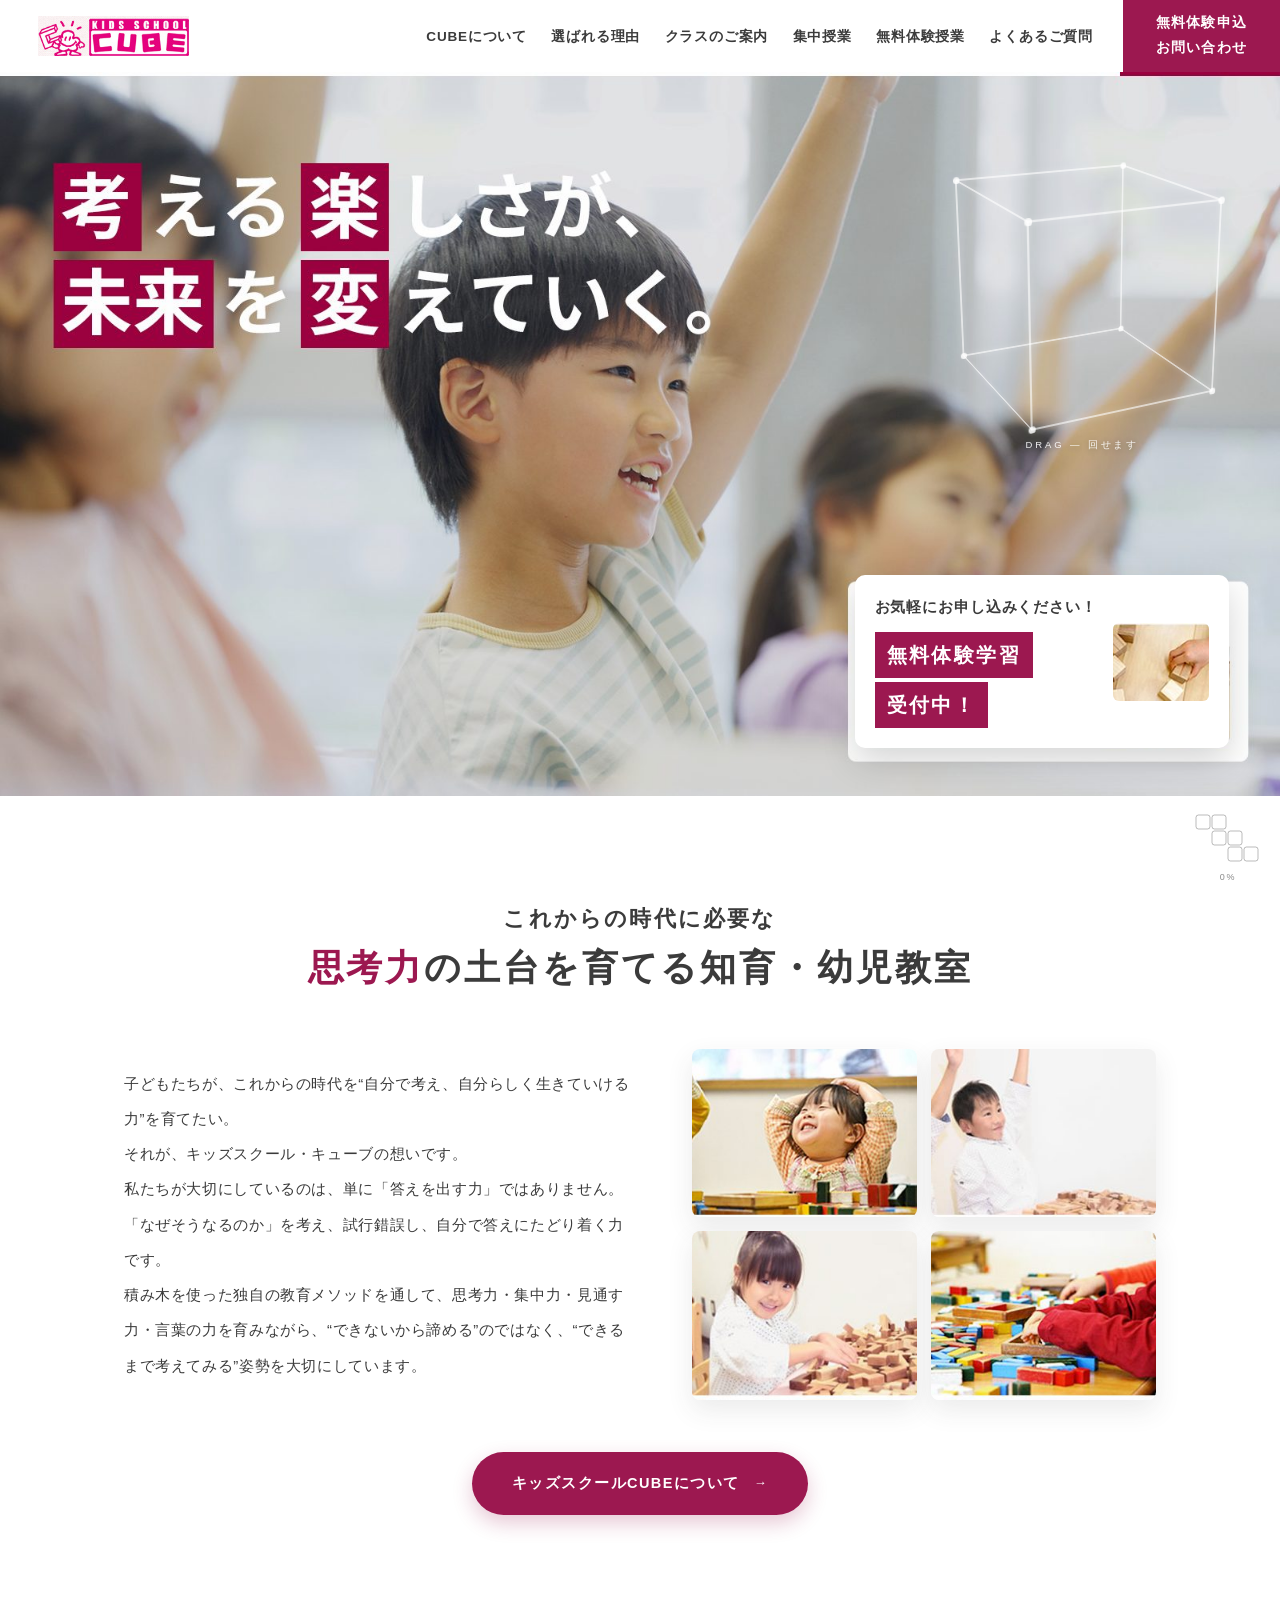
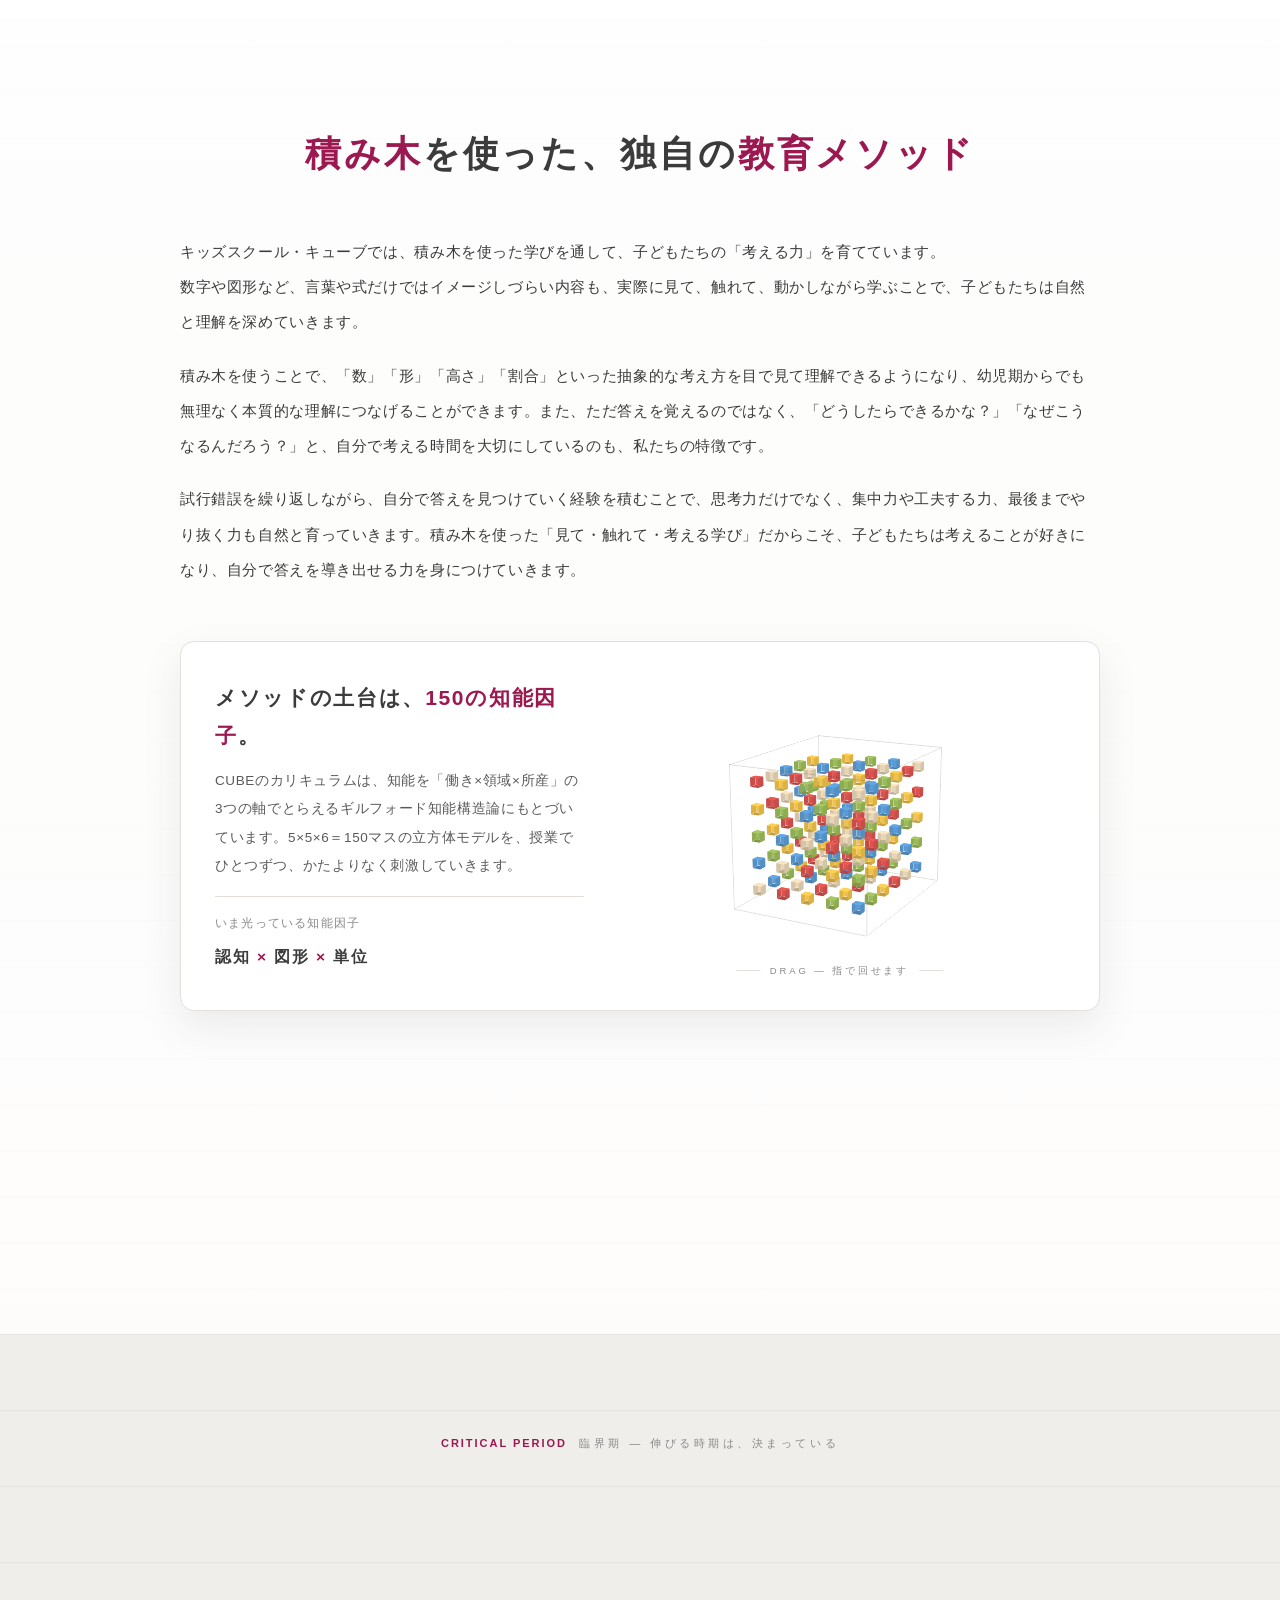
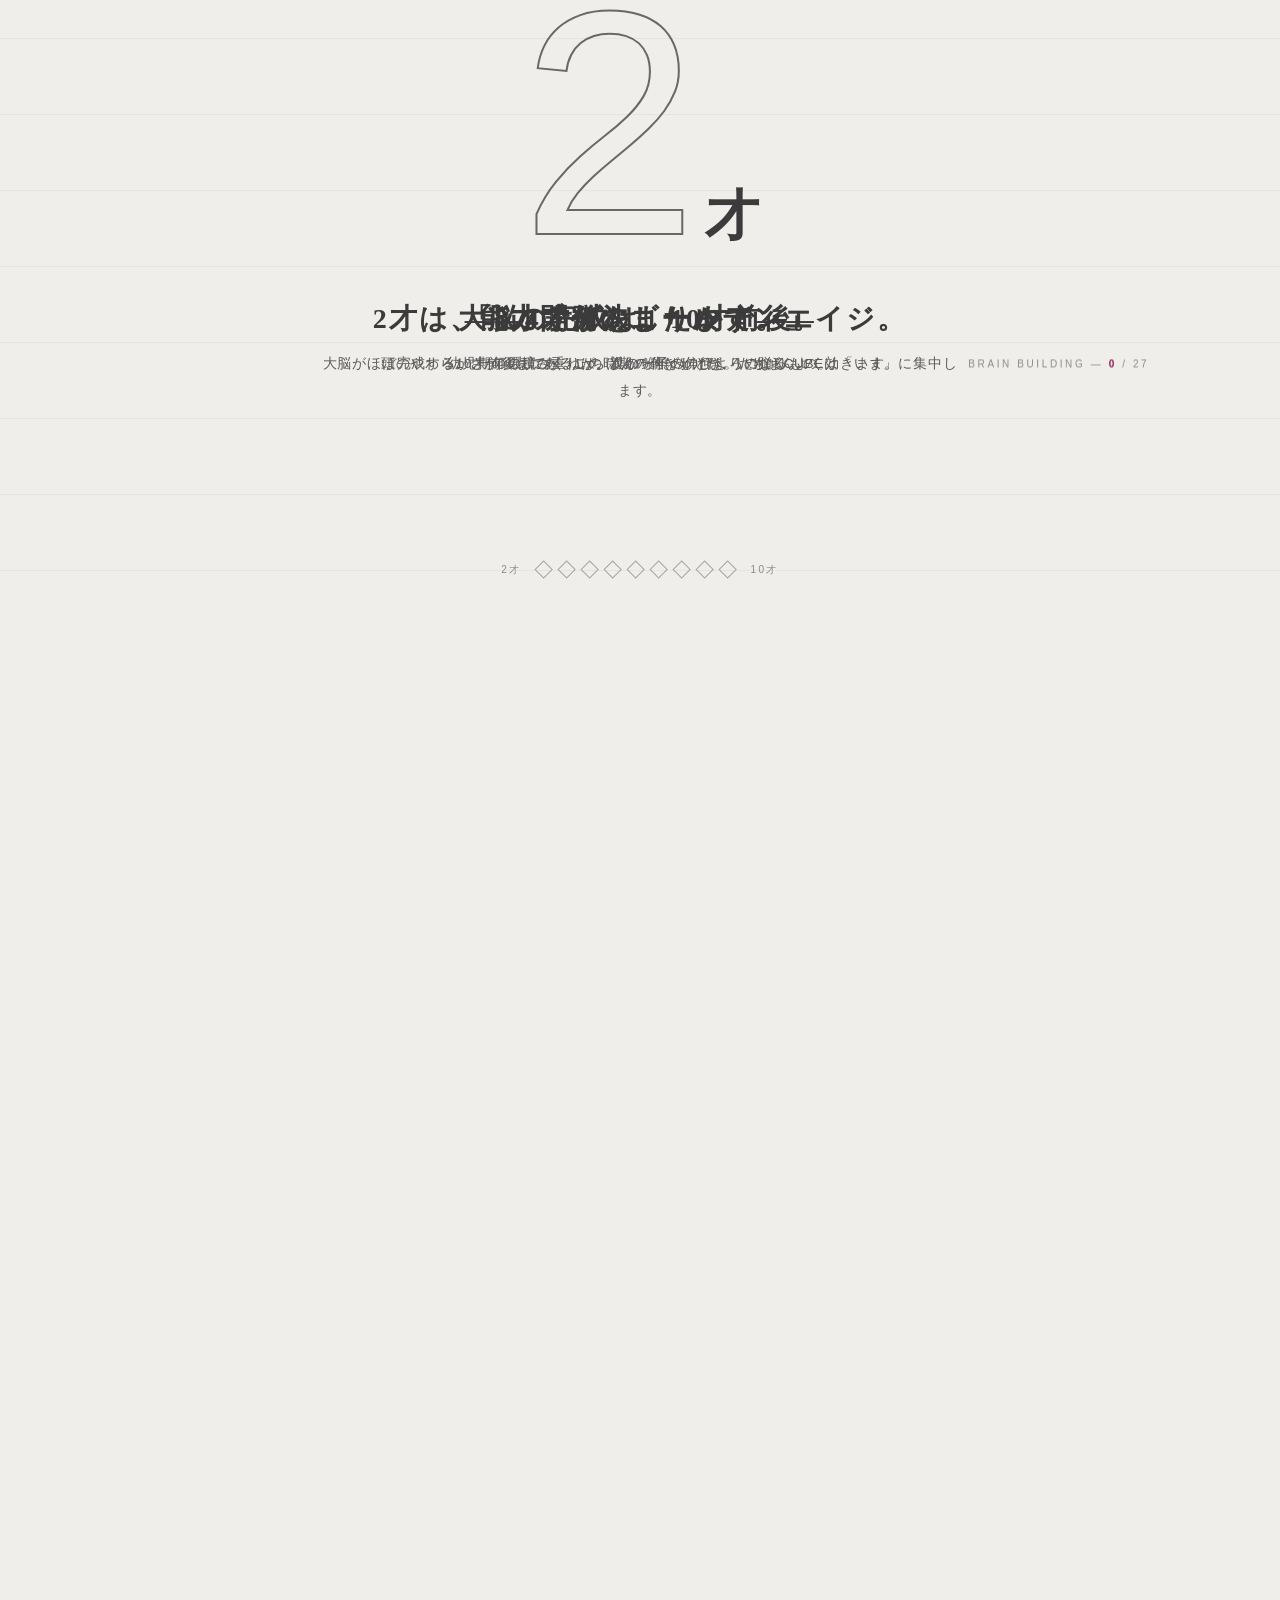
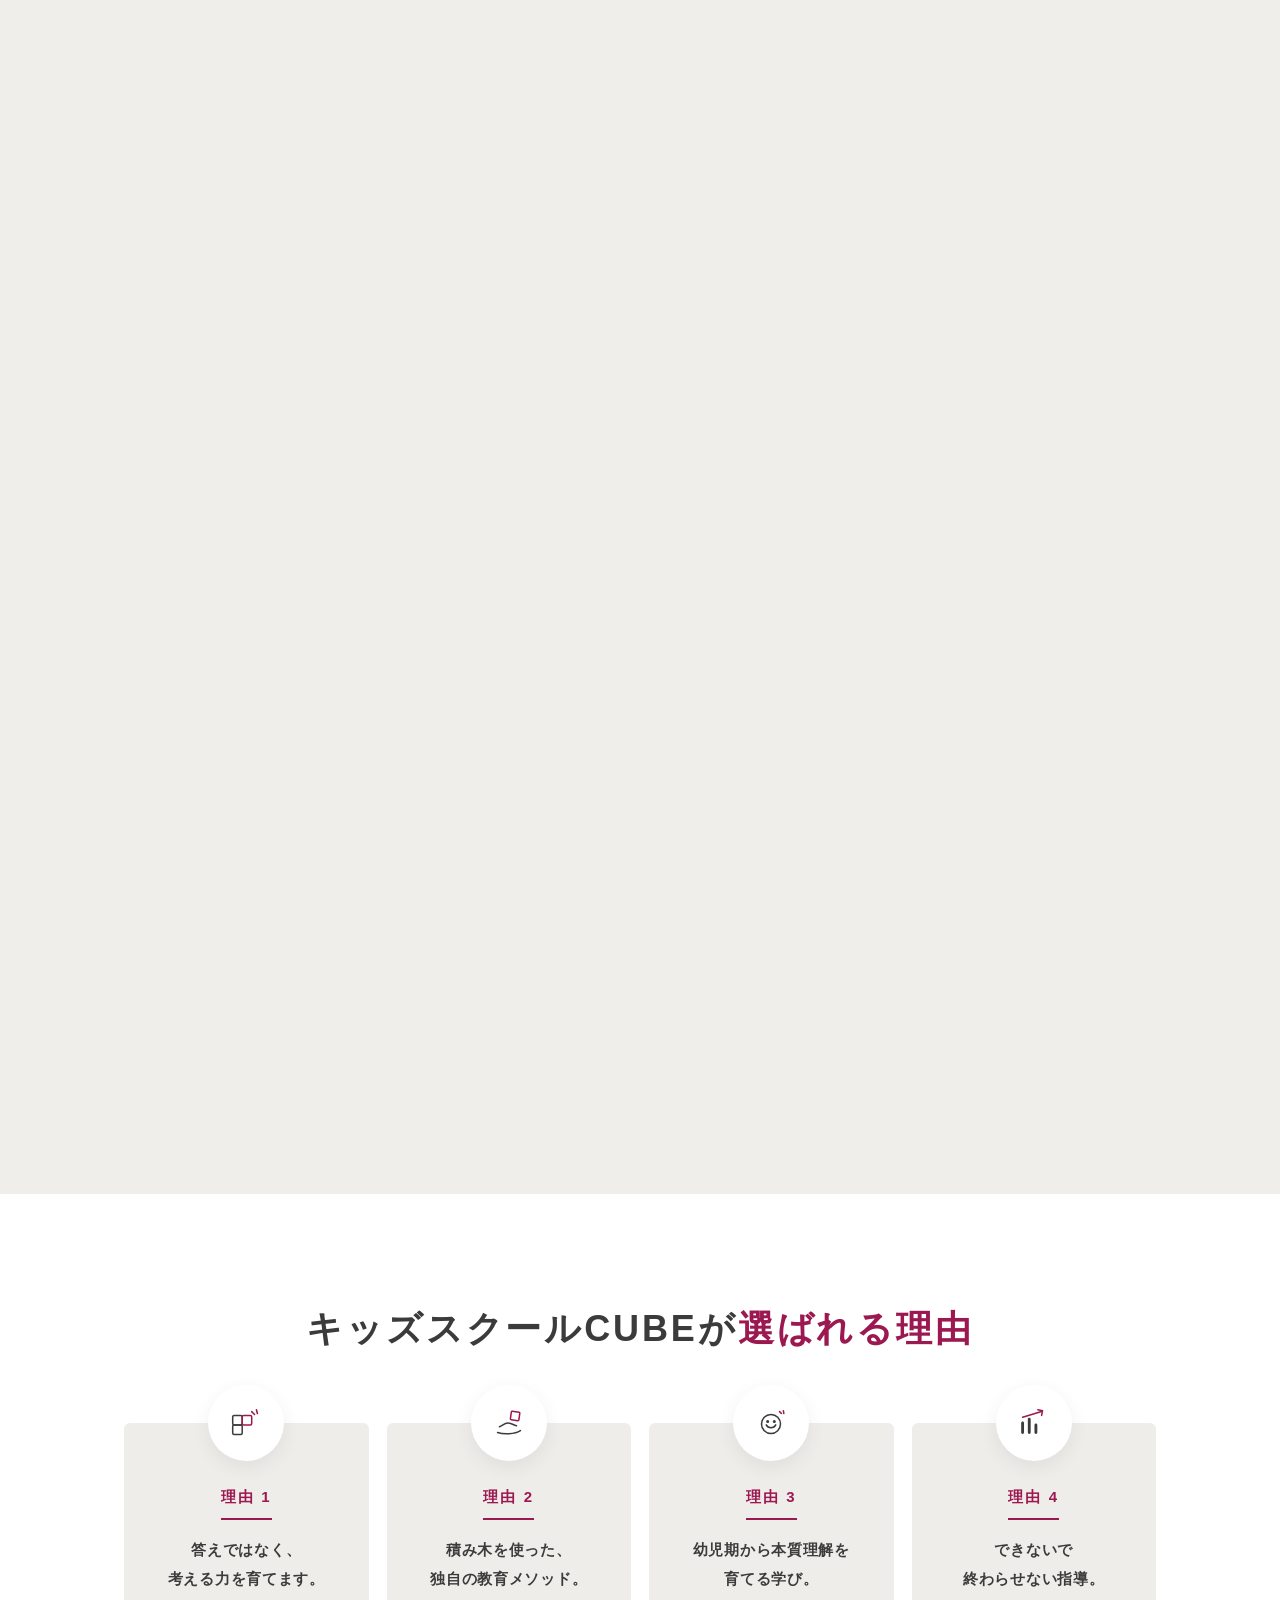
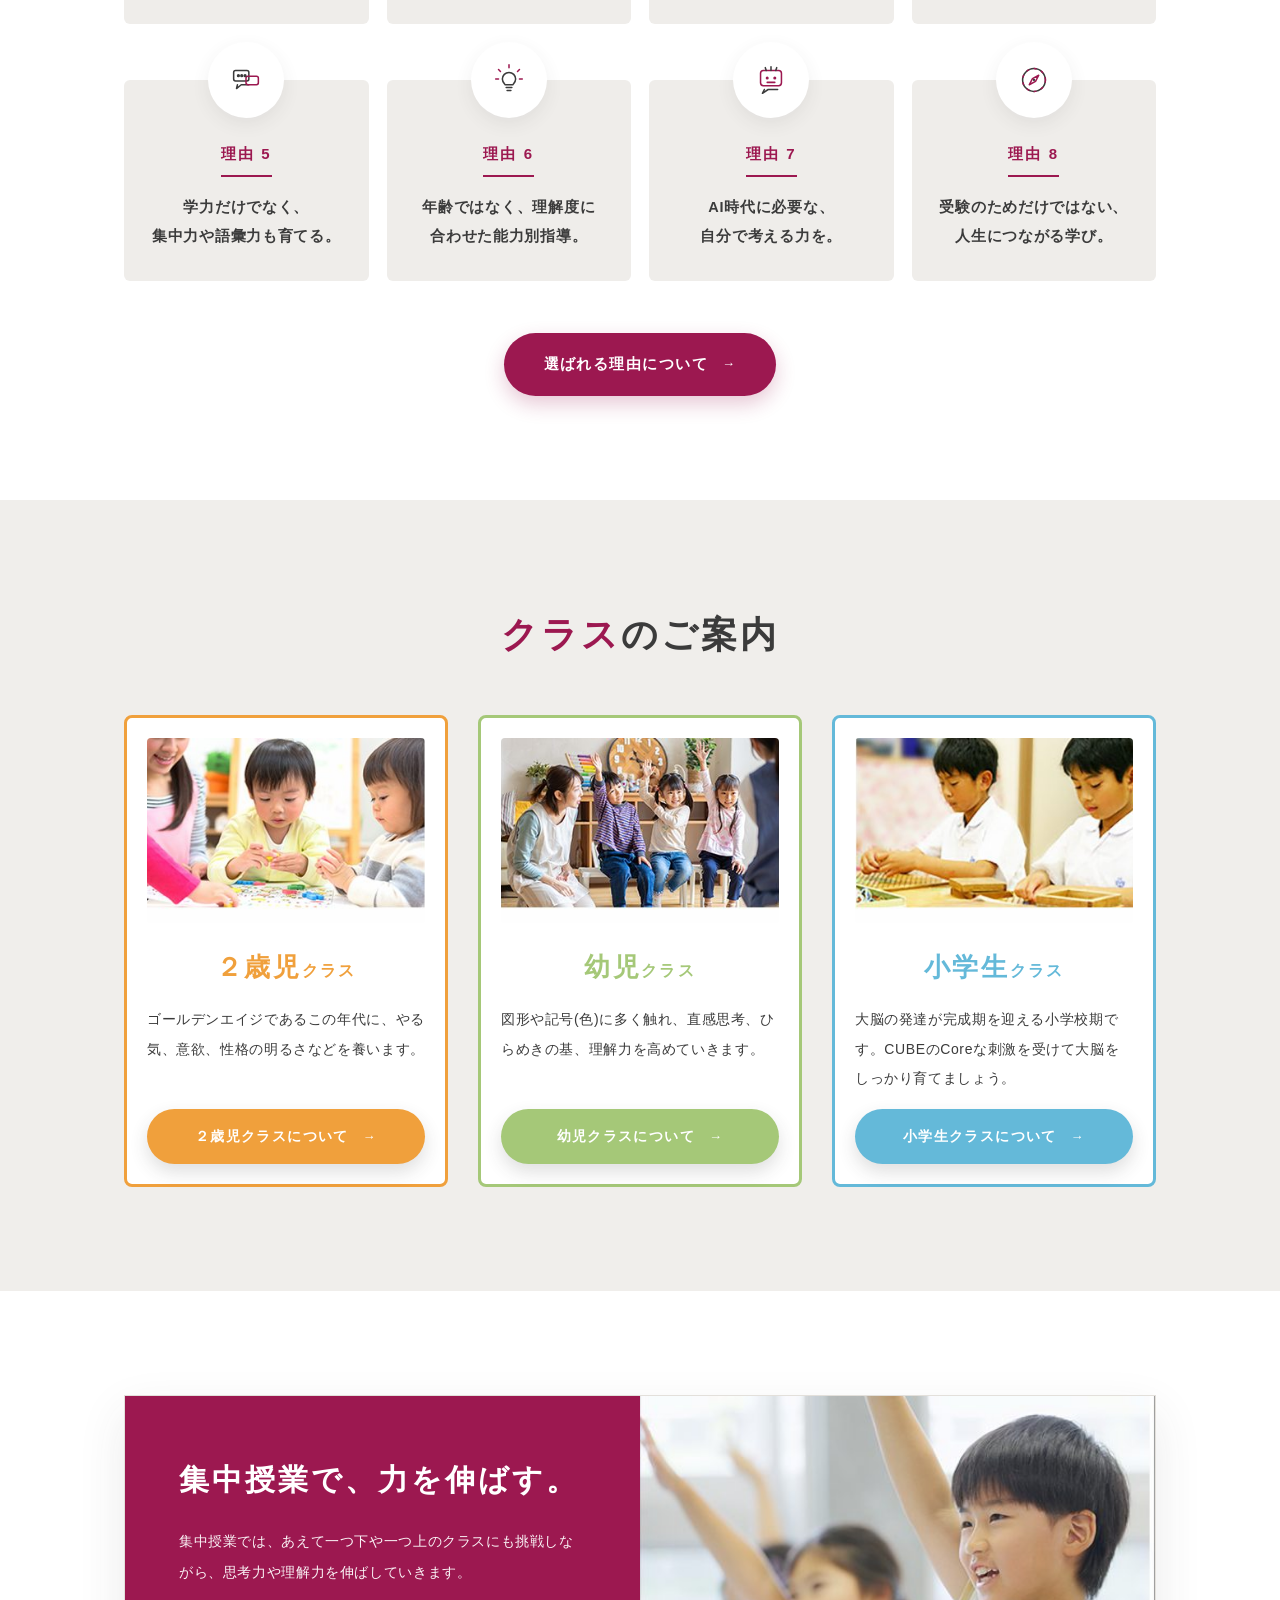
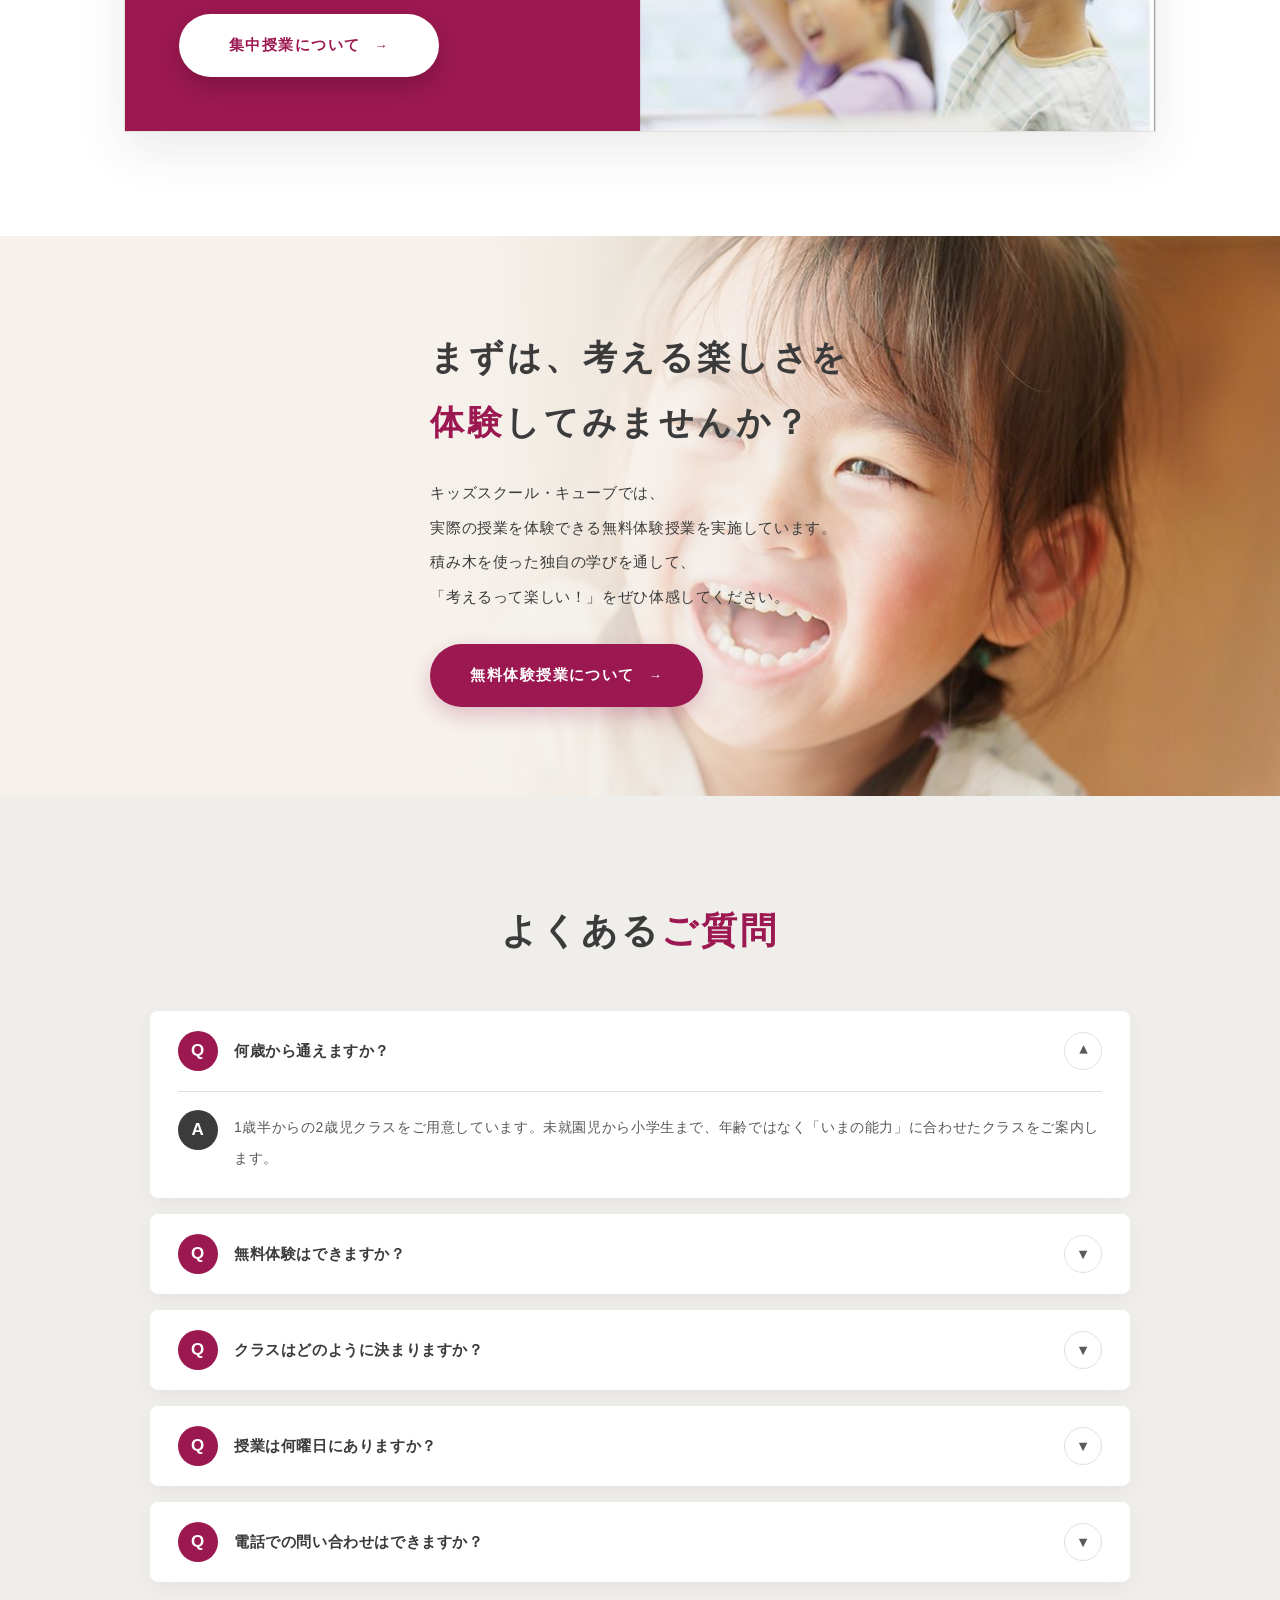
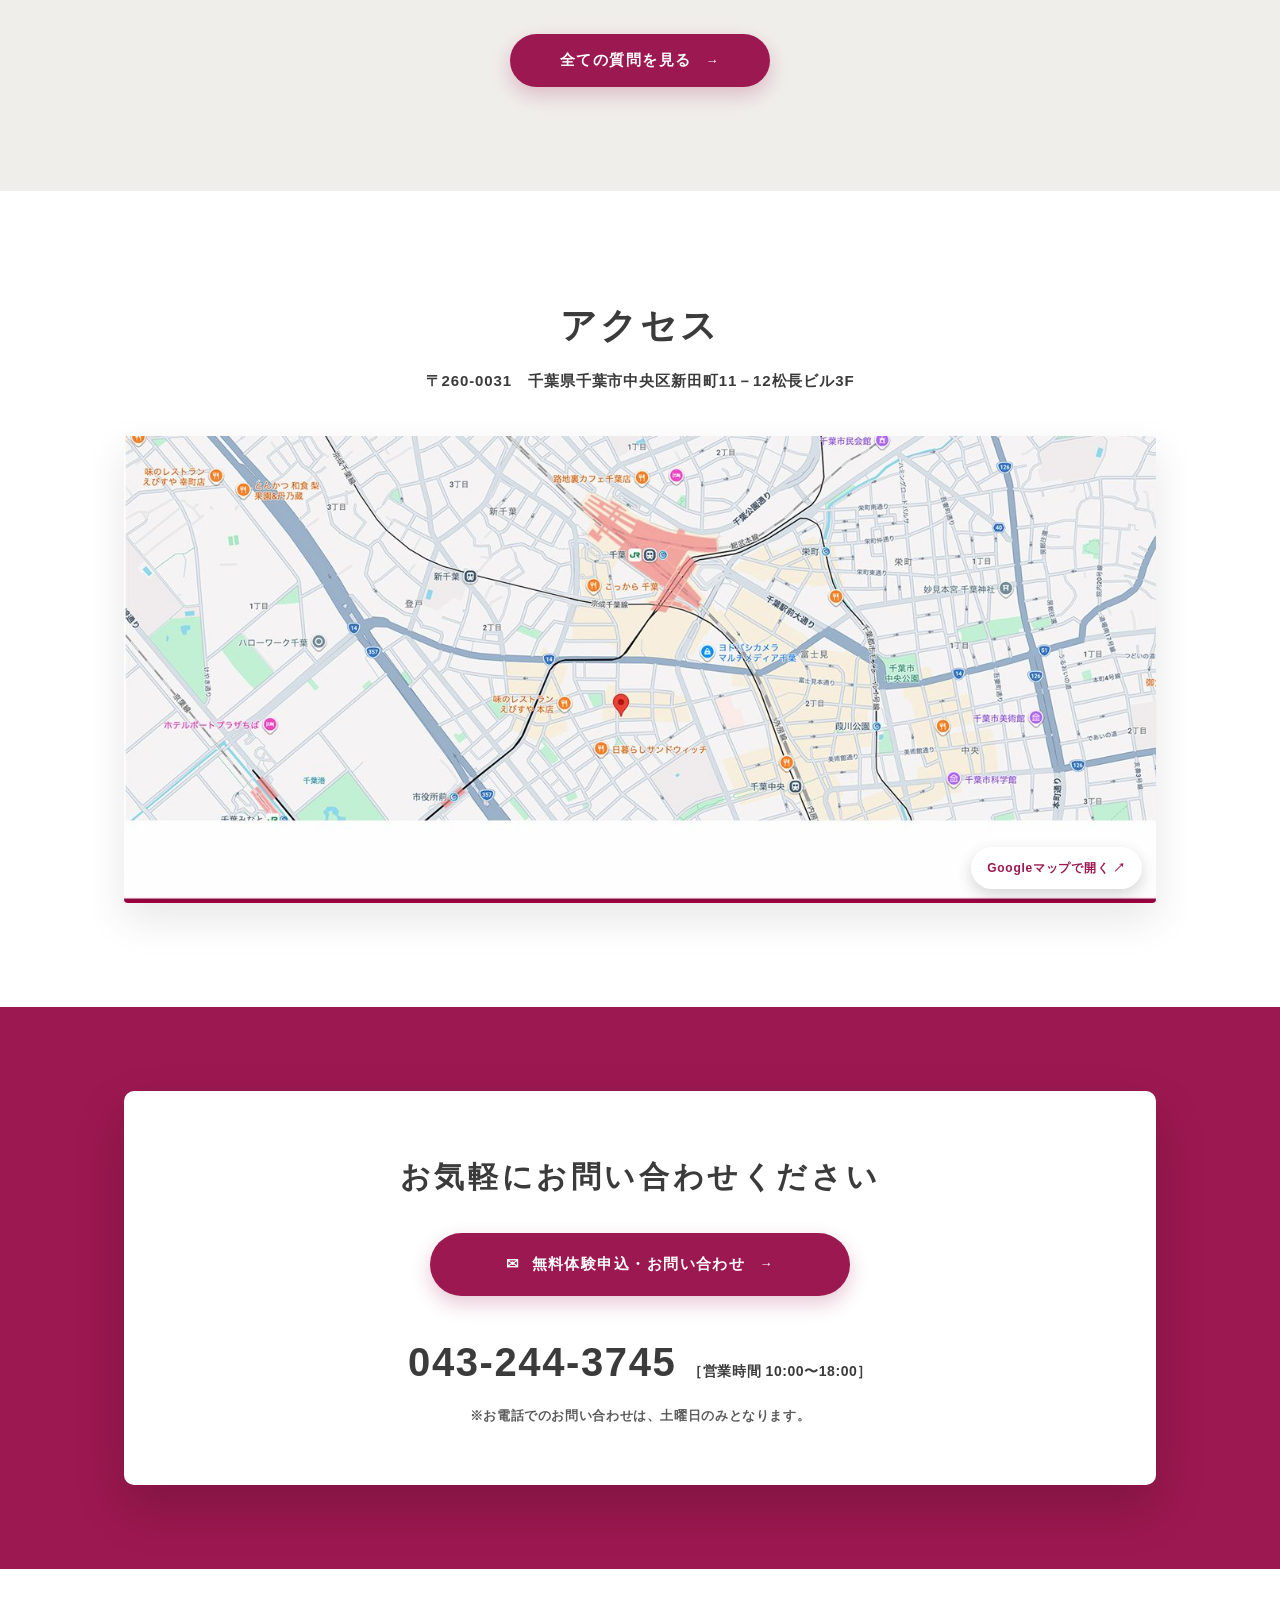
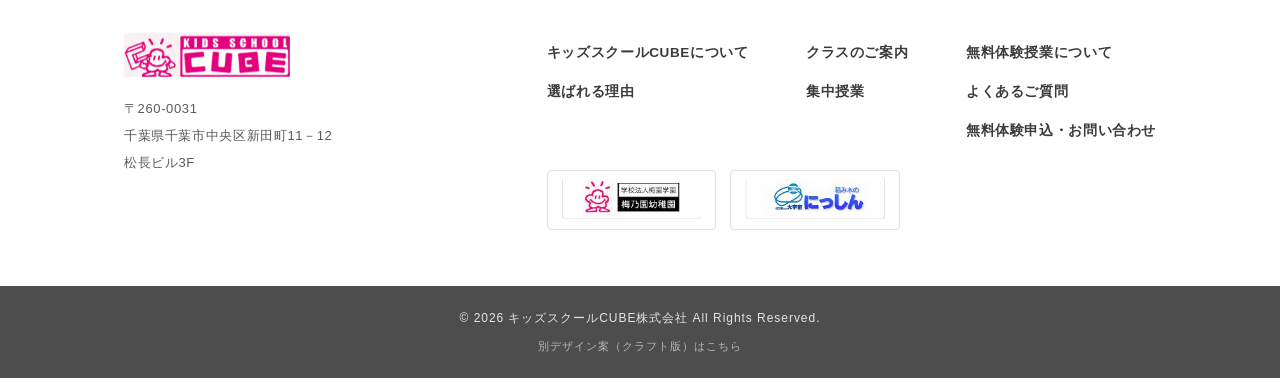
==== commit 30a4c90e: "新トップ右下に常設スクロール進捗『立方体展開図』を追加(十字に見えない階段型ネット) - 立方体の正しい展開図11種から階段型(2-2-2)を採用 — どの充填状態でも十字型に見えない - スクロール" ====
--- a/index.html
+++ b/index.html
@@ -440,6 +440,21 @@
   .cb-tel .tel small{font-size:14px;font-weight:700;letter-spacing:.04em}
   .cb-tel .note{font-size:12.5px;font-weight:600;color:var(--ink-70)}
 
+  /* ---------- page progress: staircase cube net -> folds into a cube ---------- */
+  .prognet{position:fixed;right:16px;bottom:14px;z-index:60;width:72px;pointer-events:none}
+  .prognet svg{display:block;width:66px;height:50px;margin:0 auto;overflow:visible;transition:opacity .45s ease,transform .45s var(--ease)}
+  .prognet svg rect{fill:rgba(255,255,255,.75);stroke:rgba(59,59,59,.35);stroke-width:1;transition:fill .4s var(--ease),stroke .4s}
+  .prognet svg rect.done{fill:var(--wine);stroke:var(--wine)}
+  .prognet .fold-scene{position:absolute;left:50%;top:15px;width:20px;height:20px;margin-left:-10px;perspective:320px;opacity:0;transform:scale(.4);transition:opacity .5s ease,transform .5s var(--ease)}
+  @keyframes pnSpin{from{transform:rotateX(-24deg) rotateY(0deg)}to{transform:rotateX(-24deg) rotateY(360deg)}}
+  .prognet .fold-cube{position:absolute;inset:0;transform-style:preserve-3d;animation:pnSpin 7s linear infinite}
+  .prognet .fold-cube i{position:absolute;inset:0;background:var(--wine);border:1px solid rgba(255,255,255,.4)}
+  .prognet.folded svg{opacity:0;transform:scale(.6)}
+  .prognet.folded .fold-scene{opacity:1;transform:scale(1)}
+  .prognet .pn-label{font-family:var(--num);font-size:9px;letter-spacing:.2em;color:var(--ink-50);text-align:center;margin-top:4px;text-transform:uppercase;font-variant-numeric:tabular-nums}
+  @media (max-width:560px){.prognet{right:10px;bottom:10px;transform:scale(.85);transform-origin:bottom right}}
+  @media (prefers-reduced-motion: reduce){.prognet .fold-cube{animation:none;transform:rotateX(-24deg) rotateY(-30deg)}}
+
   /* ---------- footer ---------- */
   footer{background:#fff;padding:clamp(44px,6vw,64px) 0 0}
   .ft-grid{display:flex;flex-wrap:wrap;gap:40px;justify-content:space-between;align-items:flex-start}
@@ -828,6 +843,22 @@
   </div>
 </footer>
 
+<!-- page progress: staircase cube net -->
+<div class="prognet" id="progNet" aria-hidden="true">
+  <svg viewBox="0 0 66 50">
+    <rect x="1"  y="1"  width="14" height="14" rx="2.5"/>
+    <rect x="17" y="1"  width="14" height="14" rx="2.5"/>
+    <rect x="17" y="17" width="14" height="14" rx="2.5"/>
+    <rect x="33" y="17" width="14" height="14" rx="2.5"/>
+    <rect x="33" y="33" width="14" height="14" rx="2.5"/>
+    <rect x="49" y="33" width="14" height="14" rx="2.5"/>
+  </svg>
+  <div class="fold-scene"><div class="fold-cube">
+    <i style="transform:translateZ(10px)"></i><i style="transform:rotateY(180deg) translateZ(10px)"></i><i style="transform:rotateY(90deg) translateZ(10px)"></i><i style="transform:rotateY(-90deg) translateZ(10px)"></i><i style="transform:rotateX(90deg) translateZ(10px)"></i><i style="transform:rotateX(-90deg) translateZ(10px)"></i>
+  </div></div>
+  <p class="pn-label" id="pnLabel">0%</p>
+</div>
+
 <script>
 (function(){
   "use strict";
@@ -1124,6 +1155,31 @@
     onScroll();
   })();
 
+  /* ---------- page progress: staircase net fills, folds into a cube at 100% ---------- */
+  (function(){
+    var pn = document.getElementById("progNet");
+    if(!pn) return;
+    var rects = [].slice.call(pn.querySelectorAll("rect"));
+    var label = document.getElementById("pnLabel");
+    var ticking = false;
+    function onScroll(){
+      if(ticking) return;
+      ticking = true;
+      requestAnimationFrame(function(){
+        ticking = false;
+        var doc = document.documentElement;
+        var max = doc.scrollHeight - window.innerHeight;
+        var p = max > 0 ? clamp(window.scrollY / max, 0, 1) : 0;
+        rects.forEach(function(r,i){ r.classList.toggle("done", p >= (i+1)/6 - .001); });
+        pn.classList.toggle("folded", p > .985);
+        if(label) label.textContent = Math.round(p * 100) + "%";
+      });
+    }
+    window.addEventListener("scroll", onScroll, {passive:true});
+    window.addEventListener("resize", onScroll, {passive:true});
+    onScroll();
+  })();
+
   /* faq: open all */
   var fa = document.getElementById("faqAll");
   if(fa){
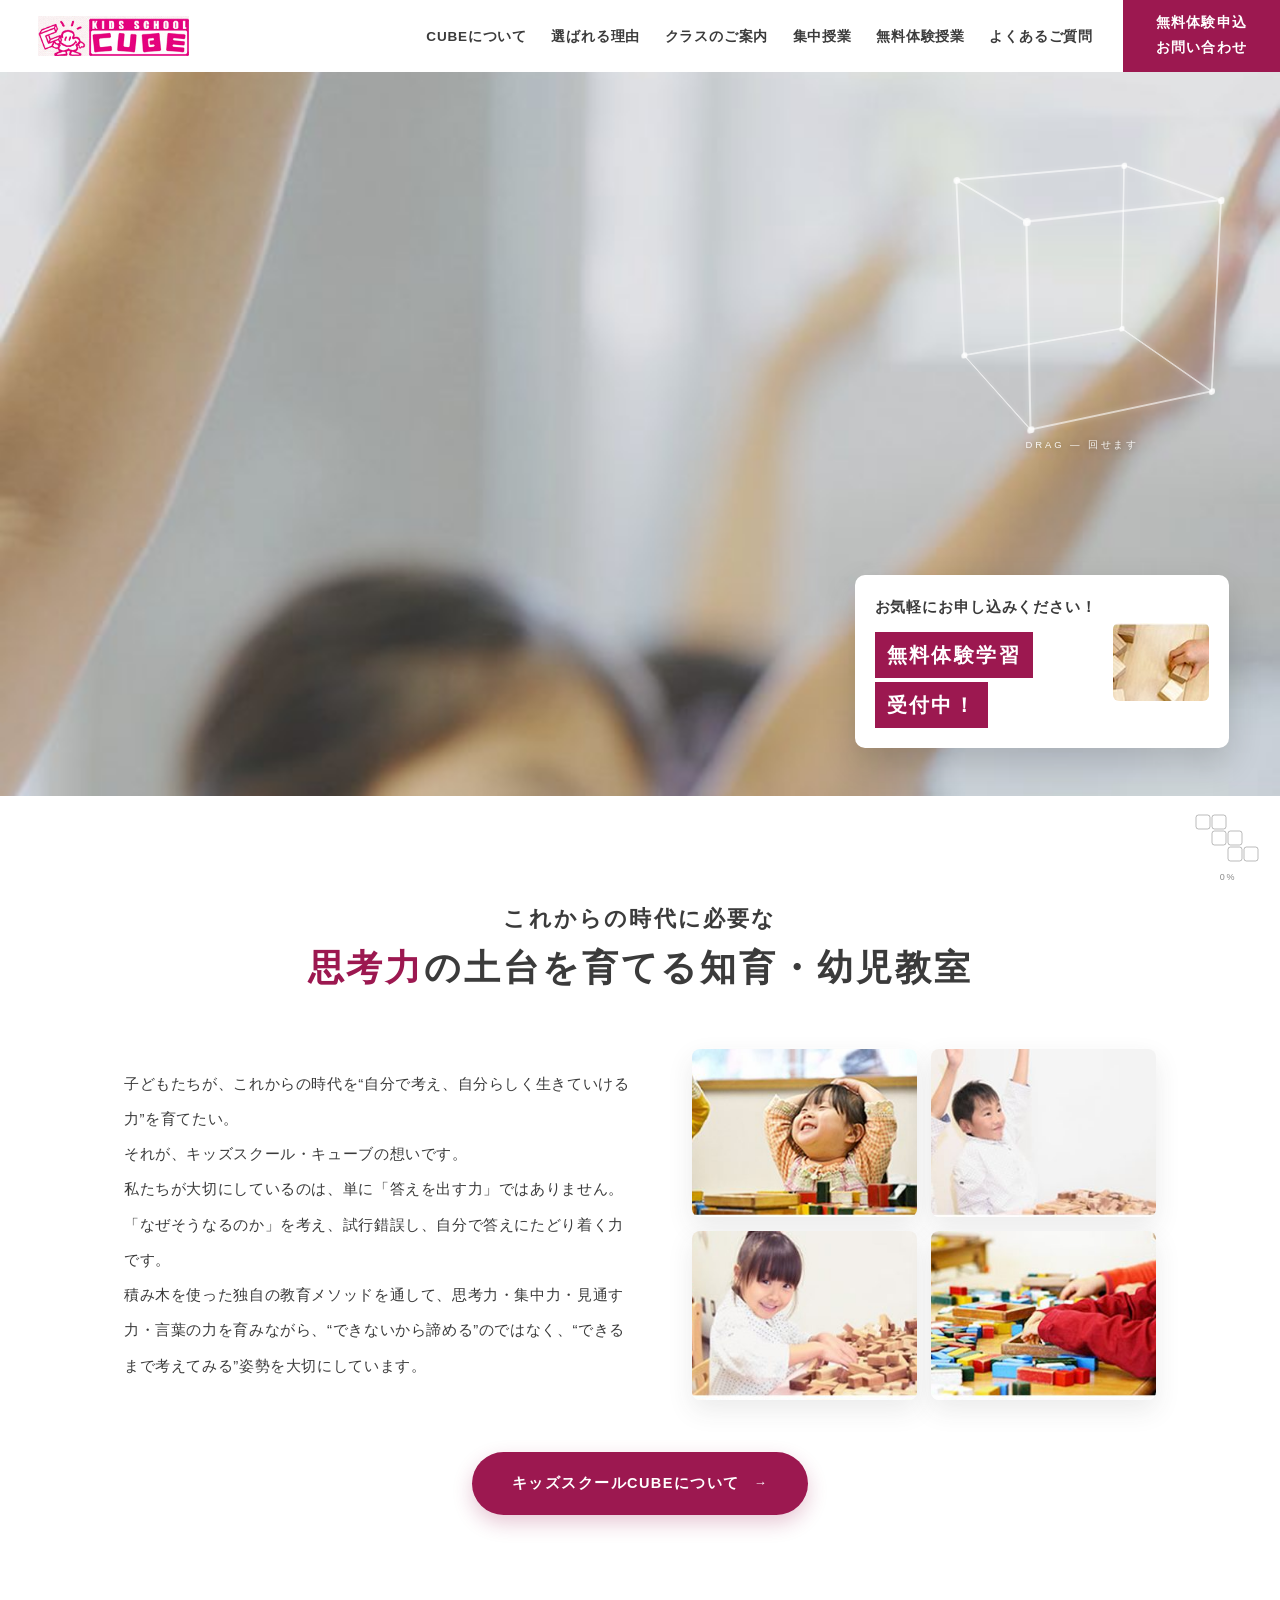
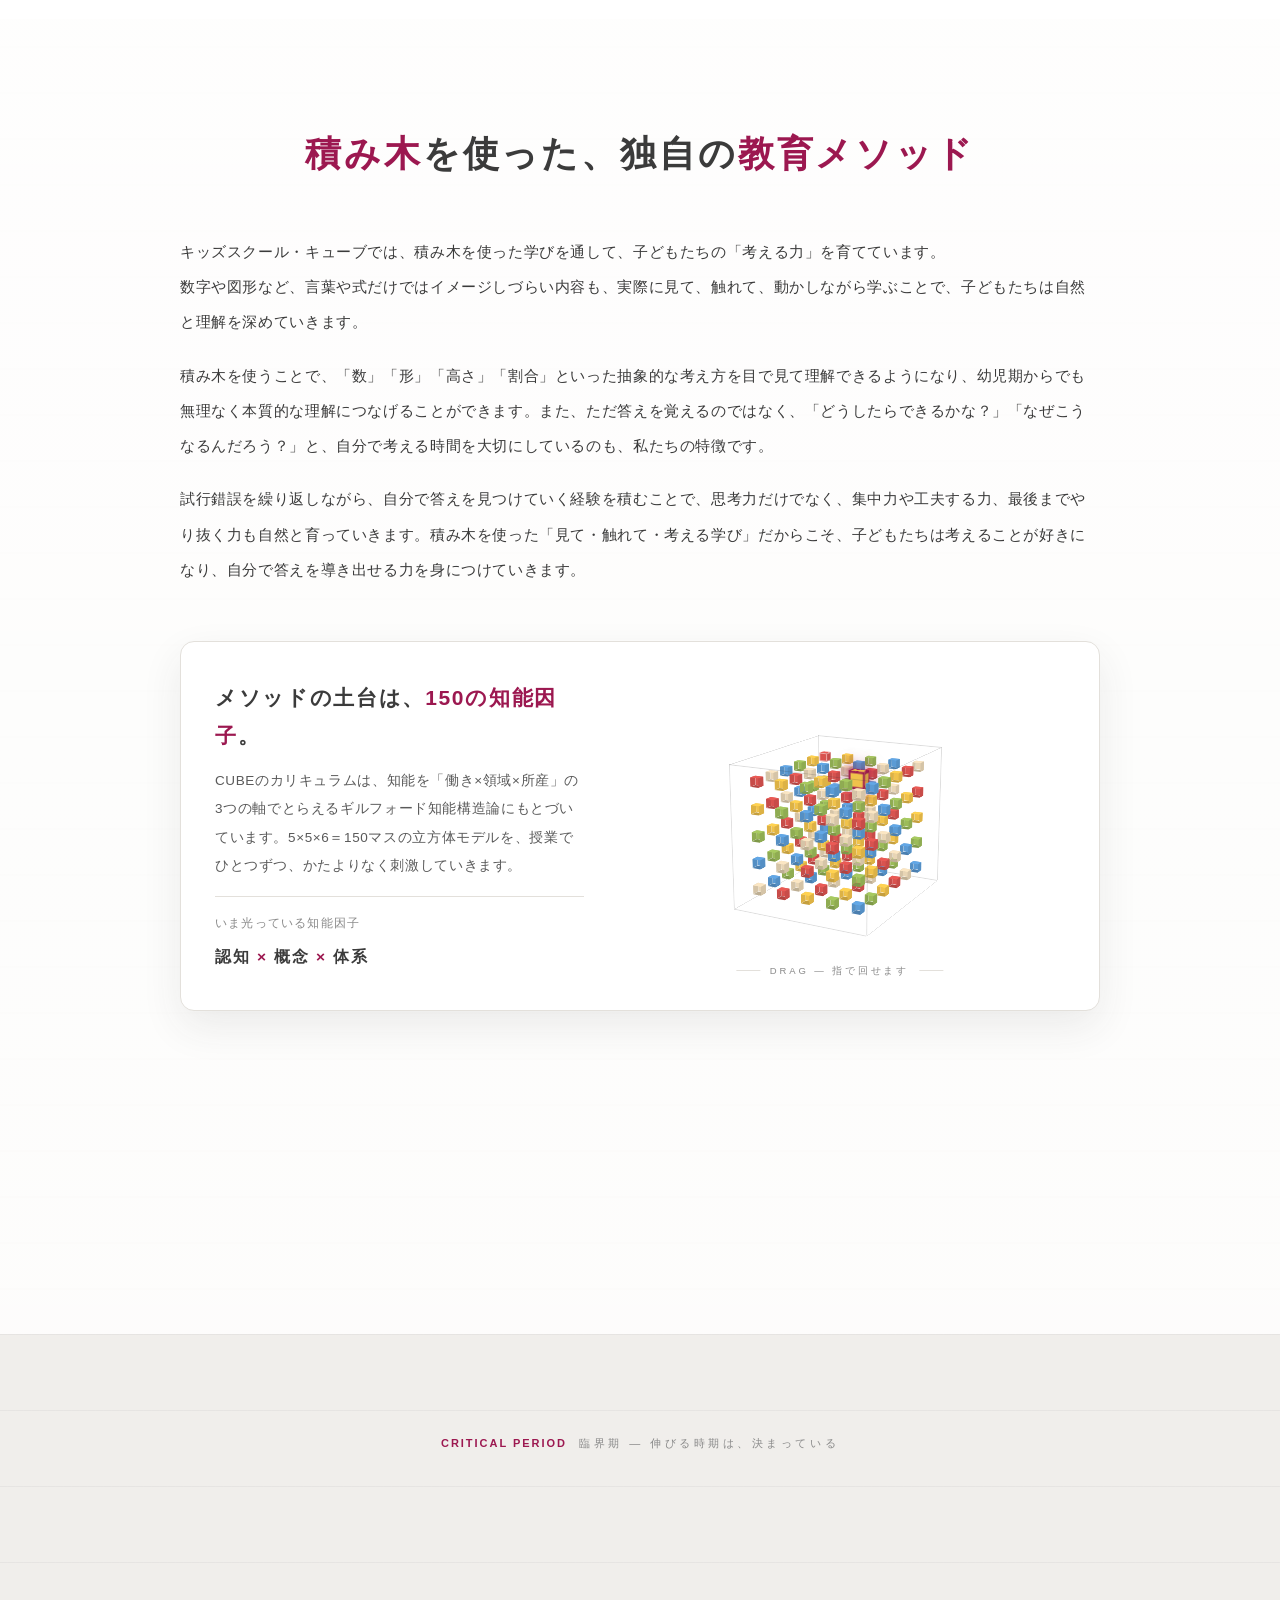
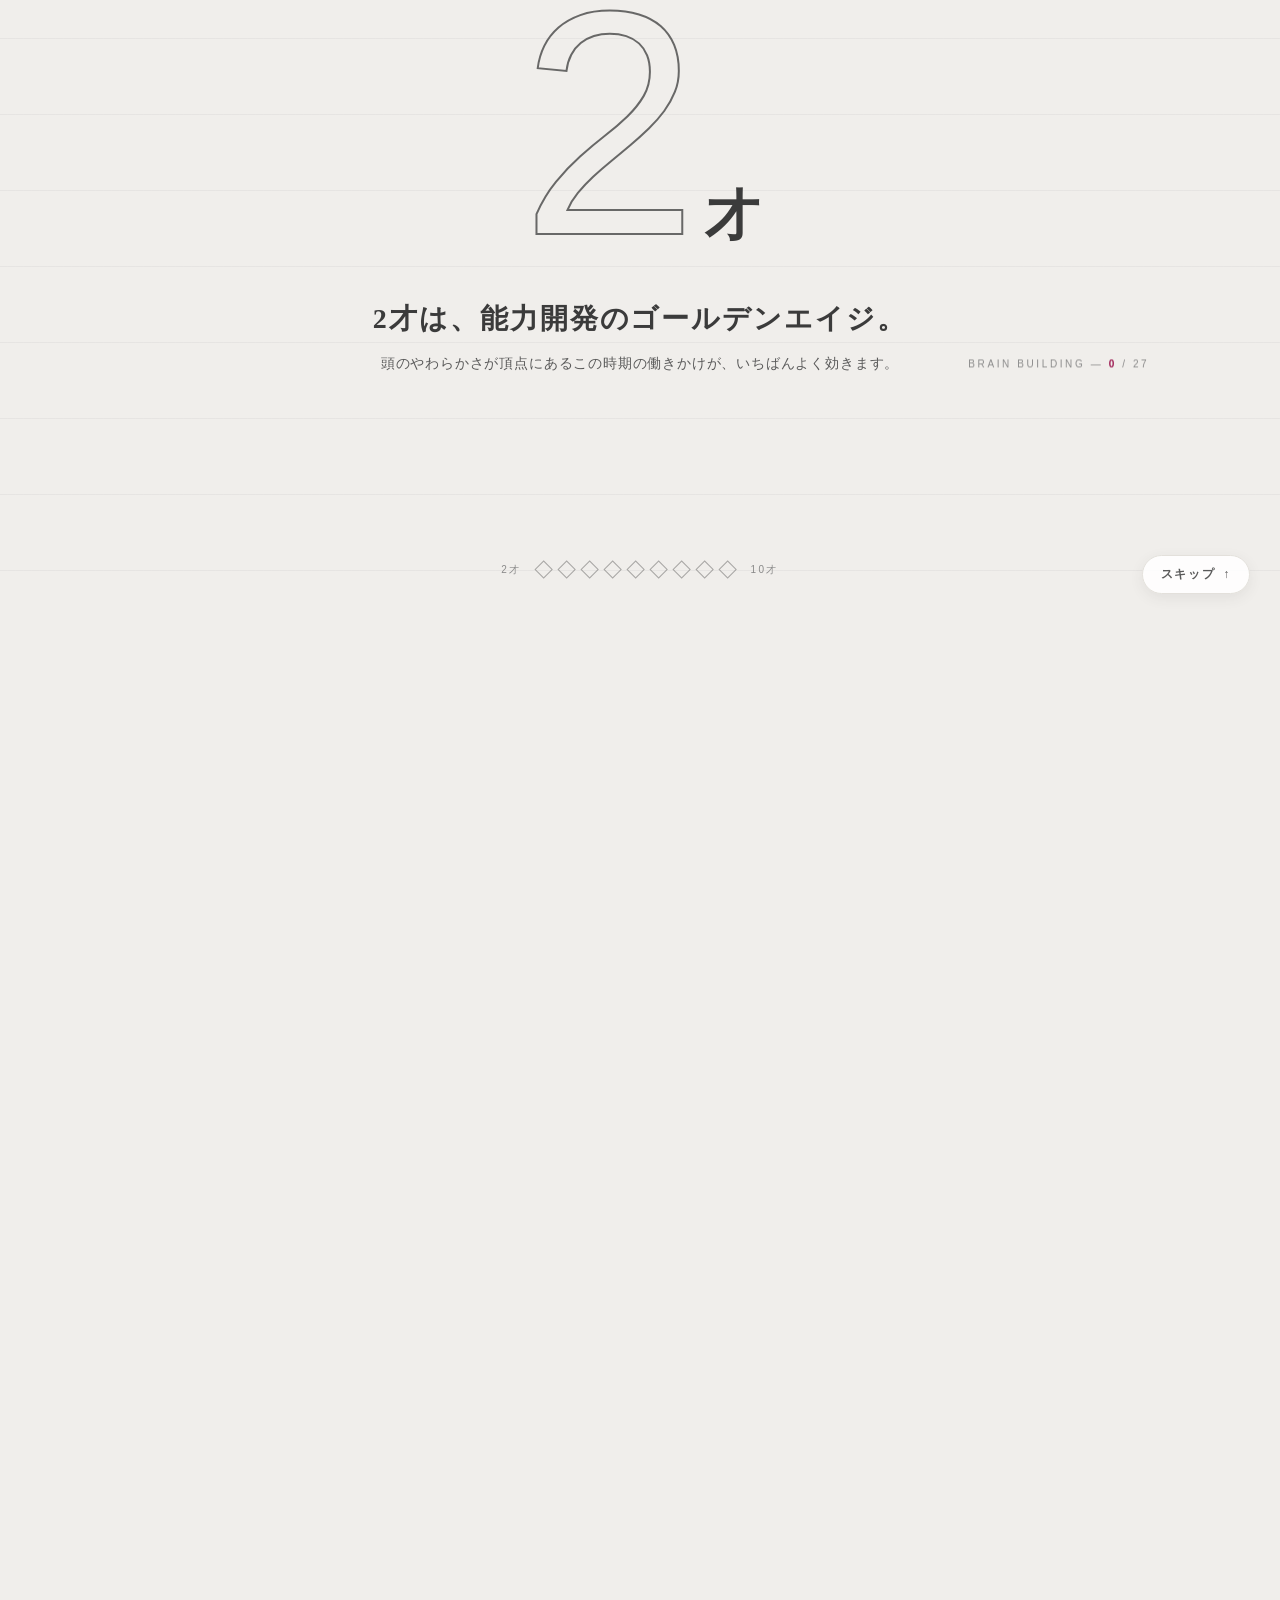
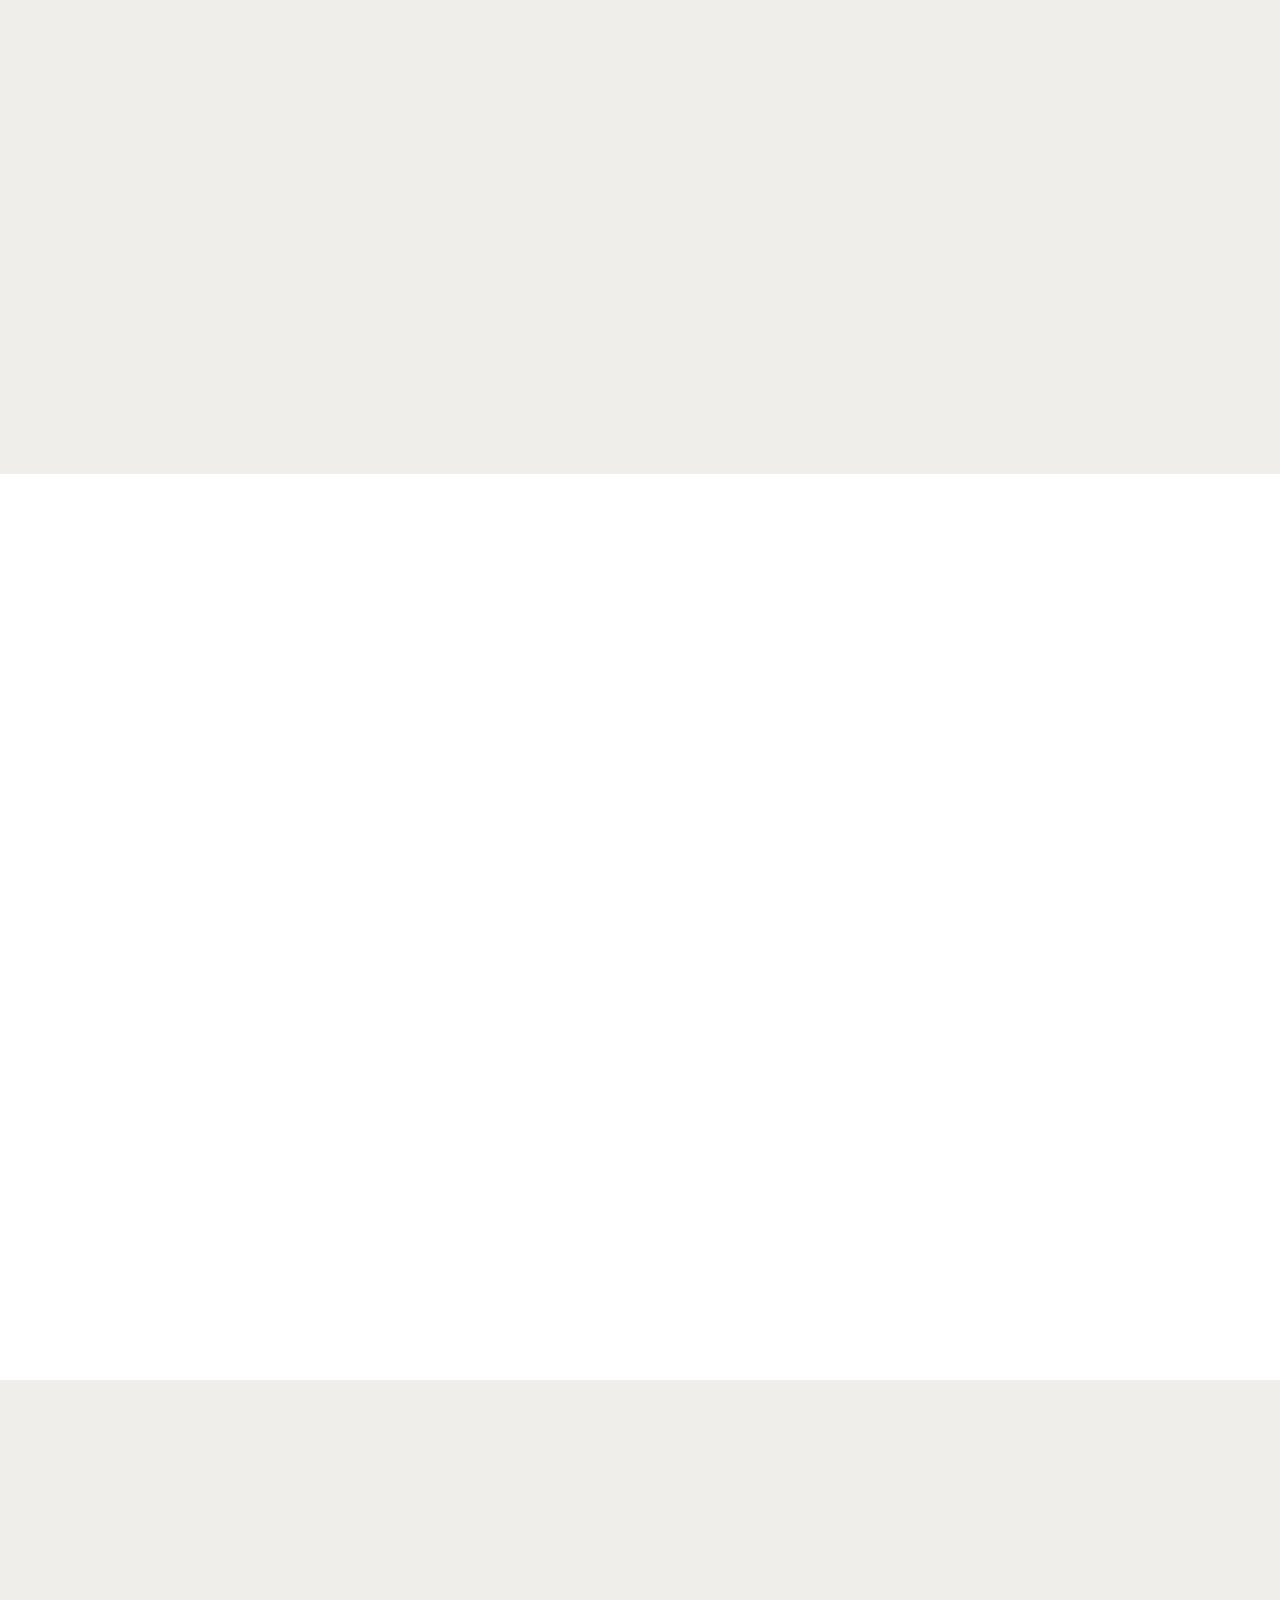
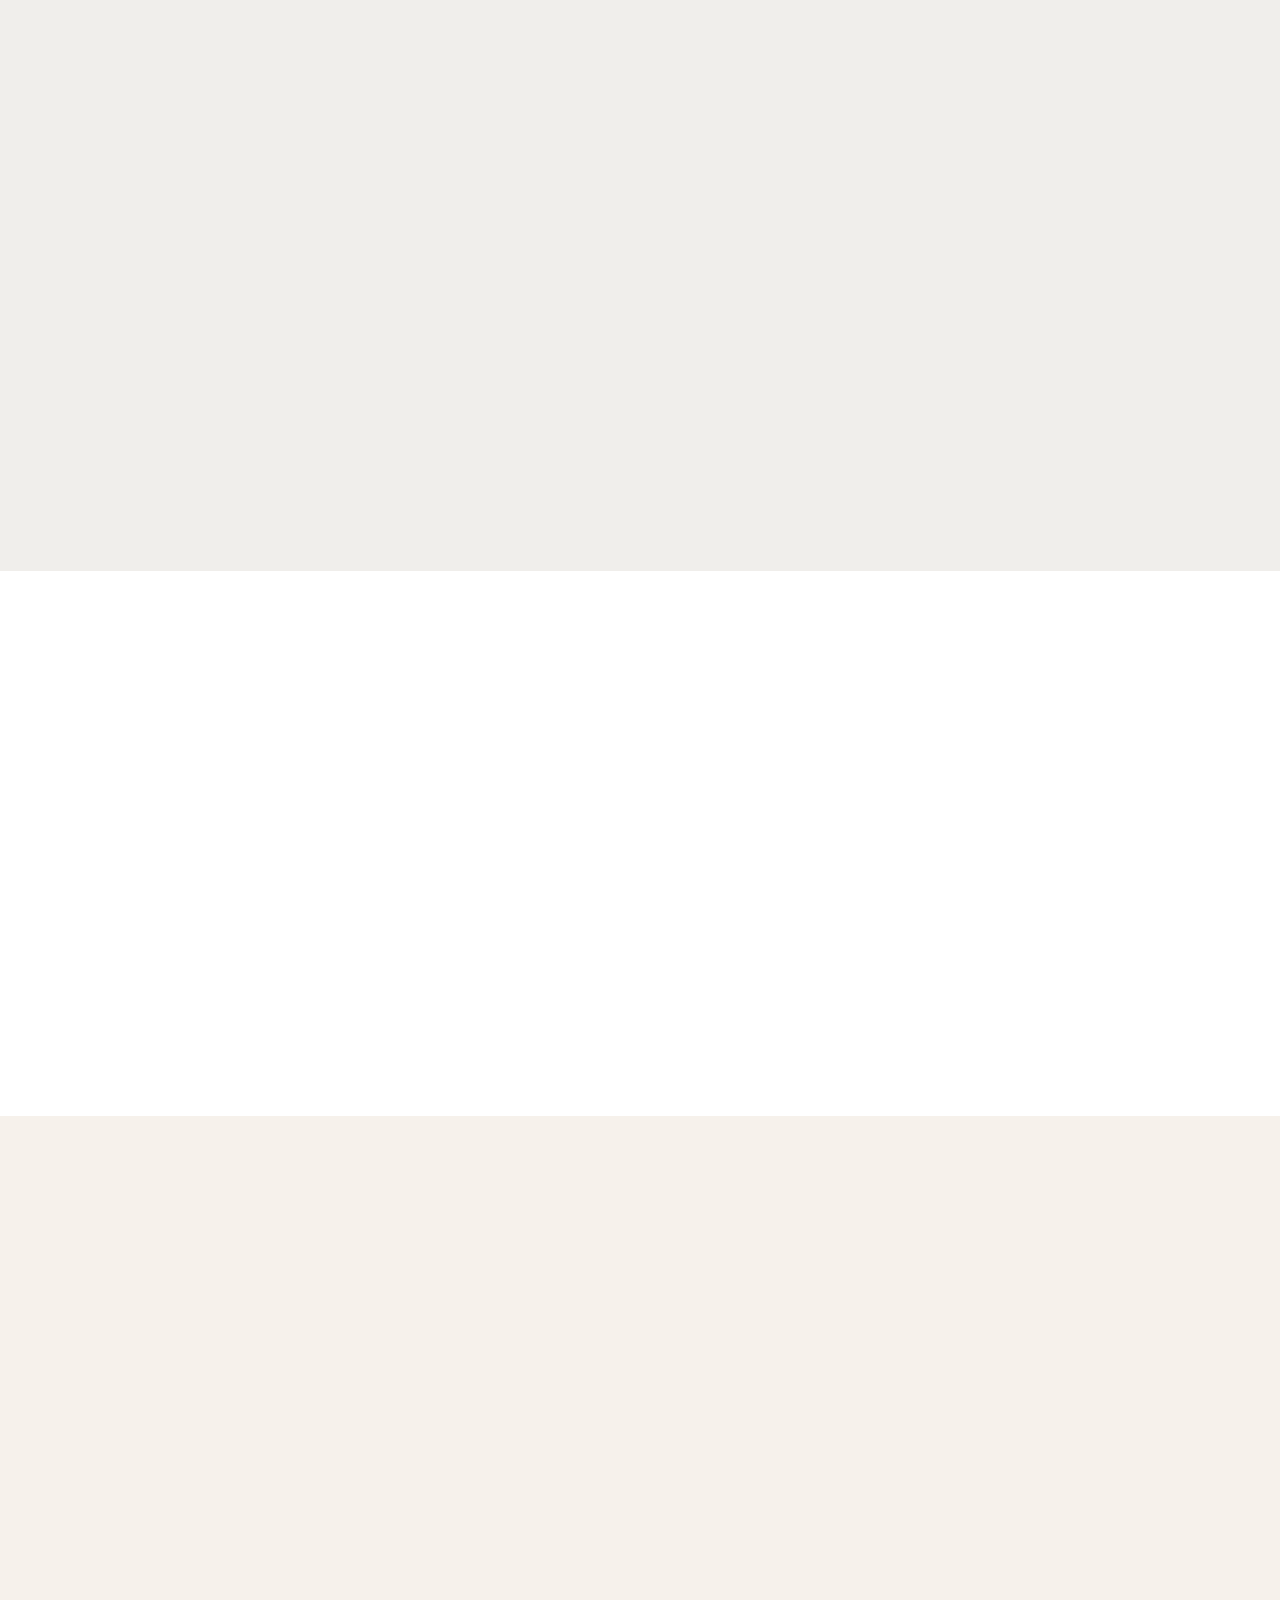
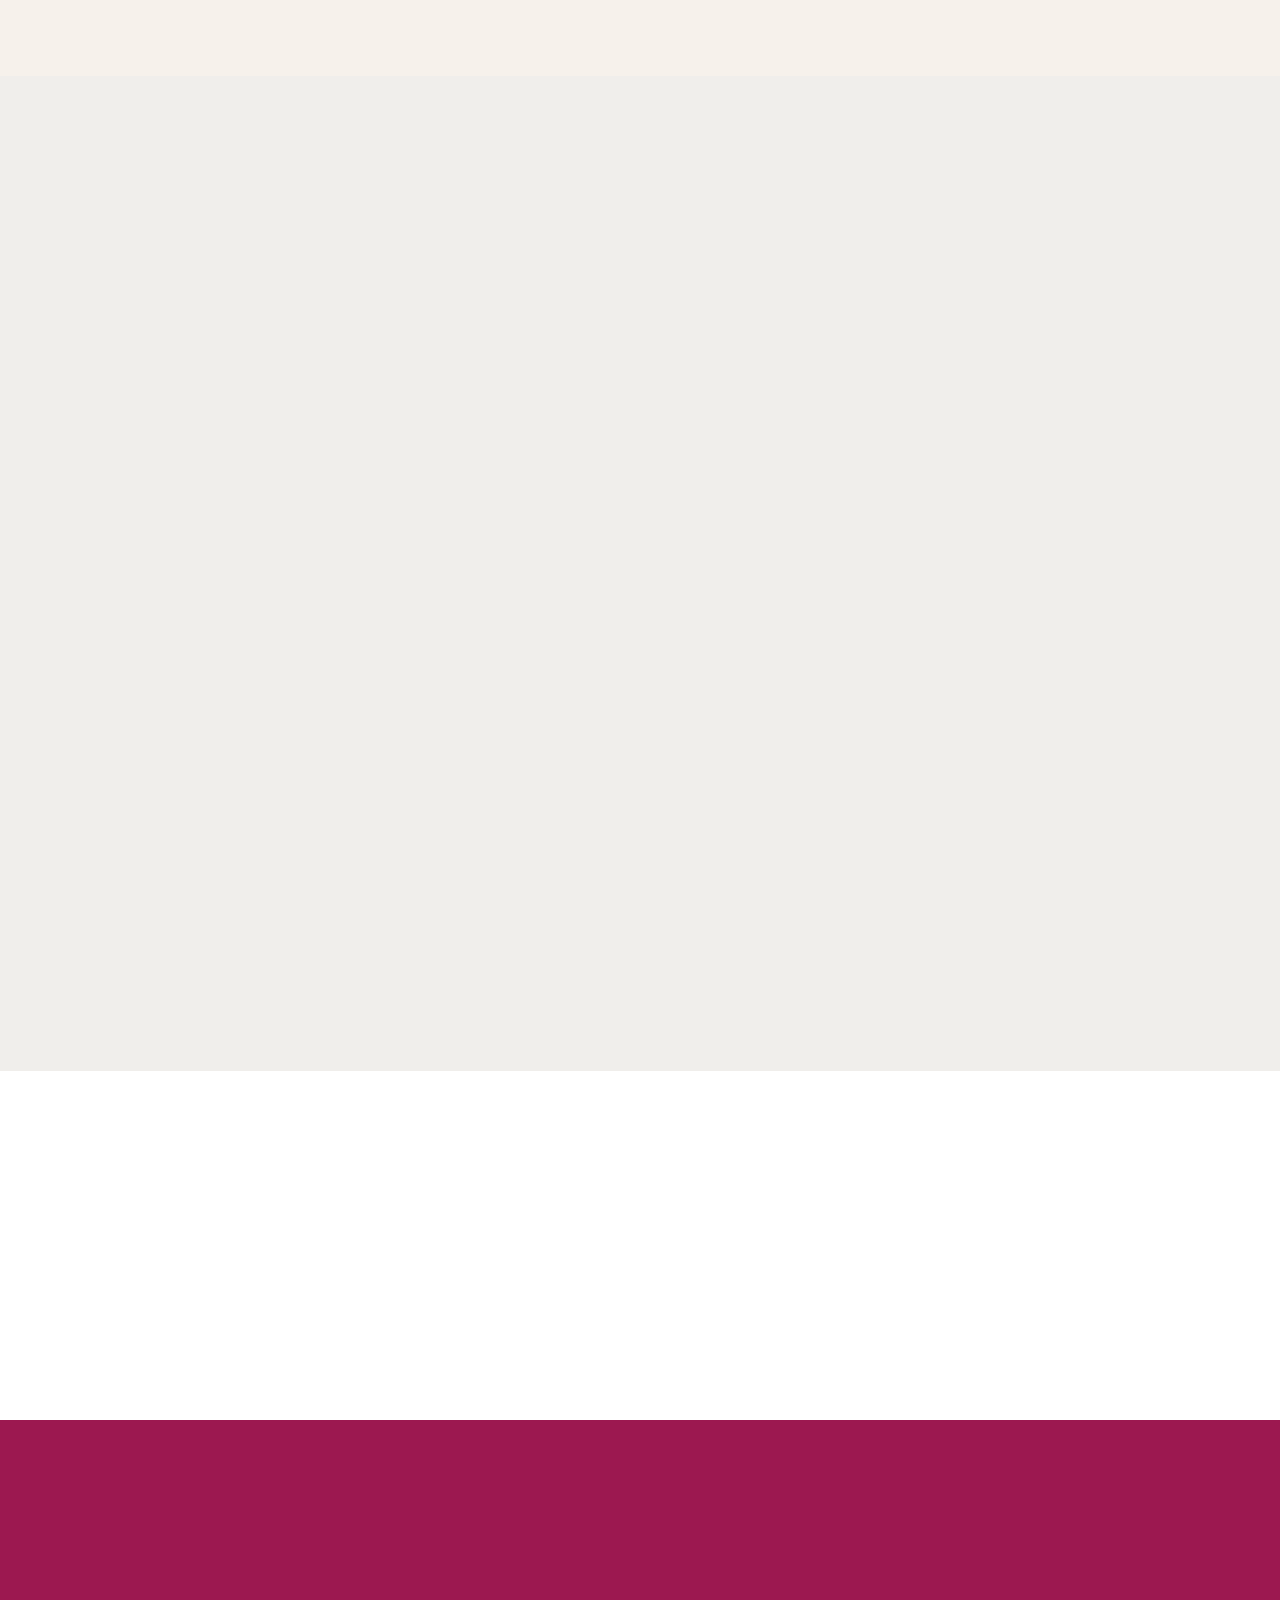
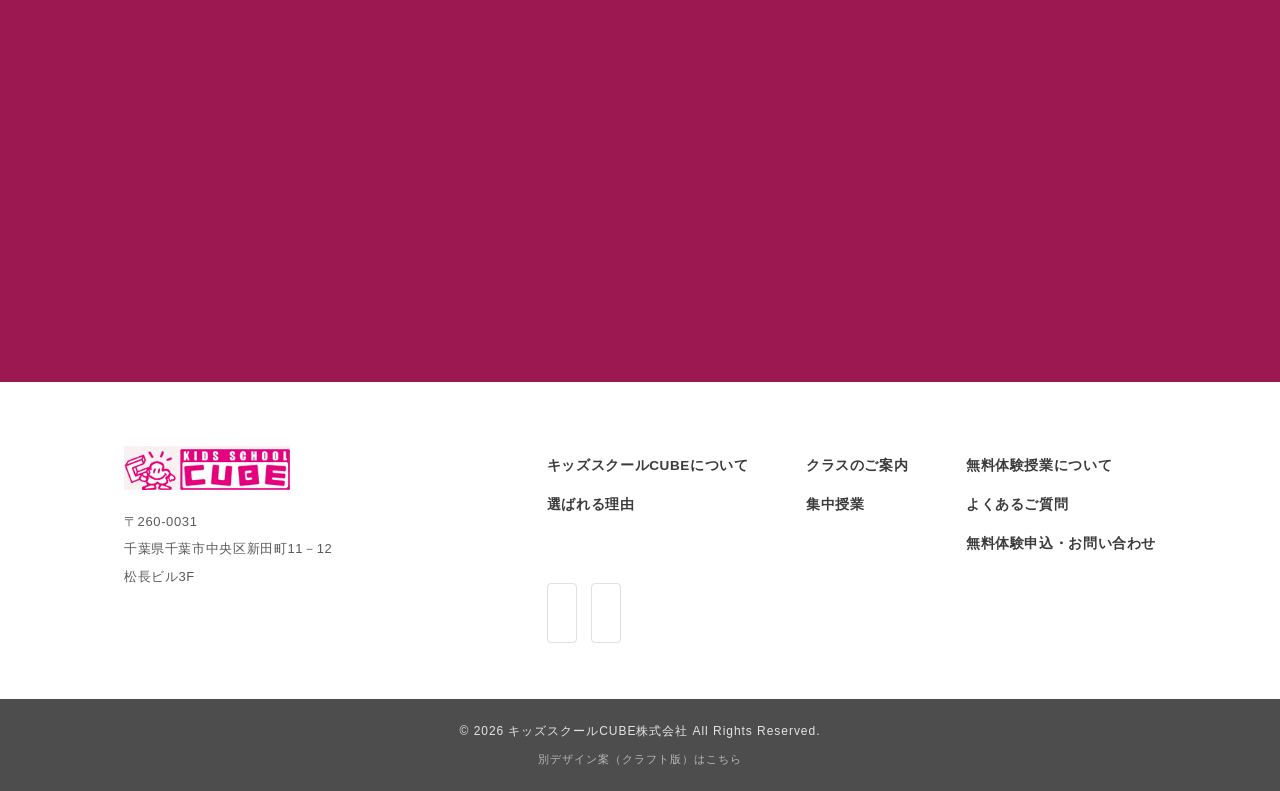
==== commit 92ef597c: "臨界期スクロールに『スキップ』ボタン追加＋区間を340vh→260vhに短縮(両デザイン) - もう一度見たい人: 戻れば従来どおりフル再生(スクラブ) - 飛ばしたい人: 右下の「スキップ」ワンタッ" ====
--- a/index.html
+++ b/index.html
@@ -232,7 +232,7 @@
   .lat-hint::before,.lat-hint::after{content:"";width:24px;height:1px;background:var(--line)}
 
   /* ---------- critical period (sticky scrolltelling, ported from classic) ---------- */
-  .critical{height:340vh;position:relative;background:var(--gray)}
+  .critical{height:260vh;position:relative;background:var(--gray)}
   .critical-sticky{
     position:sticky;top:0;height:100vh;height:100svh;overflow:hidden;
     display:flex;flex-direction:column;justify-content:center;align-items:center;text-align:center;
@@ -267,6 +267,18 @@
   .age-track .blk{width:13px;height:13px;border:1px solid rgba(59,59,59,.4);transform:rotate(45deg);transition:background .45s var(--ease),border-color .45s}
   .age-track .blk.fill{background:#E3B23C;border-color:#E3B23C}
   .age-track .cap{font-family:var(--num);font-size:10px;letter-spacing:.24em;color:var(--ink-50);margin:0 6px}
+  .crit-skip{
+    position:absolute;right:clamp(14px,3vw,30px);bottom:clamp(16px,5vh,40px);z-index:4;
+    display:inline-flex;align-items:center;gap:8px;
+    background:rgba(255,255,255,.88);border:1px solid var(--line);border-radius:999px;
+    font-family:var(--sans);font-size:12px;font-weight:700;letter-spacing:.14em;color:var(--ink-70);
+    padding:10px 18px;cursor:pointer;pointer-events:auto;
+    transition:box-shadow .3s,transform .3s,color .3s;
+    box-shadow:0 4px 14px rgba(59,59,59,.08);
+  }
+  .crit-skip:hover{transform:translateY(-2px);box-shadow:0 8px 18px rgba(59,59,59,.14);color:var(--wine)}
+  .crit-skip span{font-family:var(--num);font-size:12px}
+  @media (max-width:560px){.crit-skip{right:12px;bottom:60px;padding:8px 14px}}
   .crit-cube{
     position:absolute;z-index:1;right:clamp(8px,4vw,70px);top:50%;
     width:min(30vw,340px);height:min(30vw,340px);
@@ -646,6 +658,7 @@
         <span class="blk"></span><span class="blk"></span><span class="blk"></span><span class="blk"></span><span class="blk"></span><span class="blk"></span><span class="blk"></span><span class="blk"></span><span class="blk"></span>
         <span class="cap">10才</span>
       </div>
+      <button class="crit-skip" id="critSkip" type="button" aria-label="このセクションをスキップ">スキップ<span aria-hidden="true">↓</span></button>
     </div>
   </div>
 
@@ -1133,12 +1146,31 @@
       cio.observe(wrap);
     }
 
+    /* skip control (direction-aware: exits forward or backward) */
+    var skip = document.getElementById("critSkip");
+    var dirUp = false, lastY = window.scrollY;
+    if(skip){
+      skip.addEventListener("click", function(){
+        var top = wrap.getBoundingClientRect().top + window.scrollY;
+        var target = dirUp
+          ? Math.max(0, top - window.innerHeight)
+          : top + wrap.offsetHeight - window.innerHeight + 2;
+        window.scrollTo({top: target, behavior: RM ? "auto" : "smooth"});
+      });
+    }
+
     var ticking = false;
     function onScroll(){
       if(ticking) return;
       ticking = true;
       requestAnimationFrame(function(){
         ticking = false;
+        var y = window.scrollY;
+        if(skip && y !== lastY){
+          var up = y < lastY;
+          if(up !== dirUp){ dirUp = up; skip.querySelector("span").textContent = up ? "↑" : "↓"; }
+        }
+        lastY = y;
         var vh = window.innerHeight;
         var r = wrap.getBoundingClientRect();
         var total = r.height - vh;
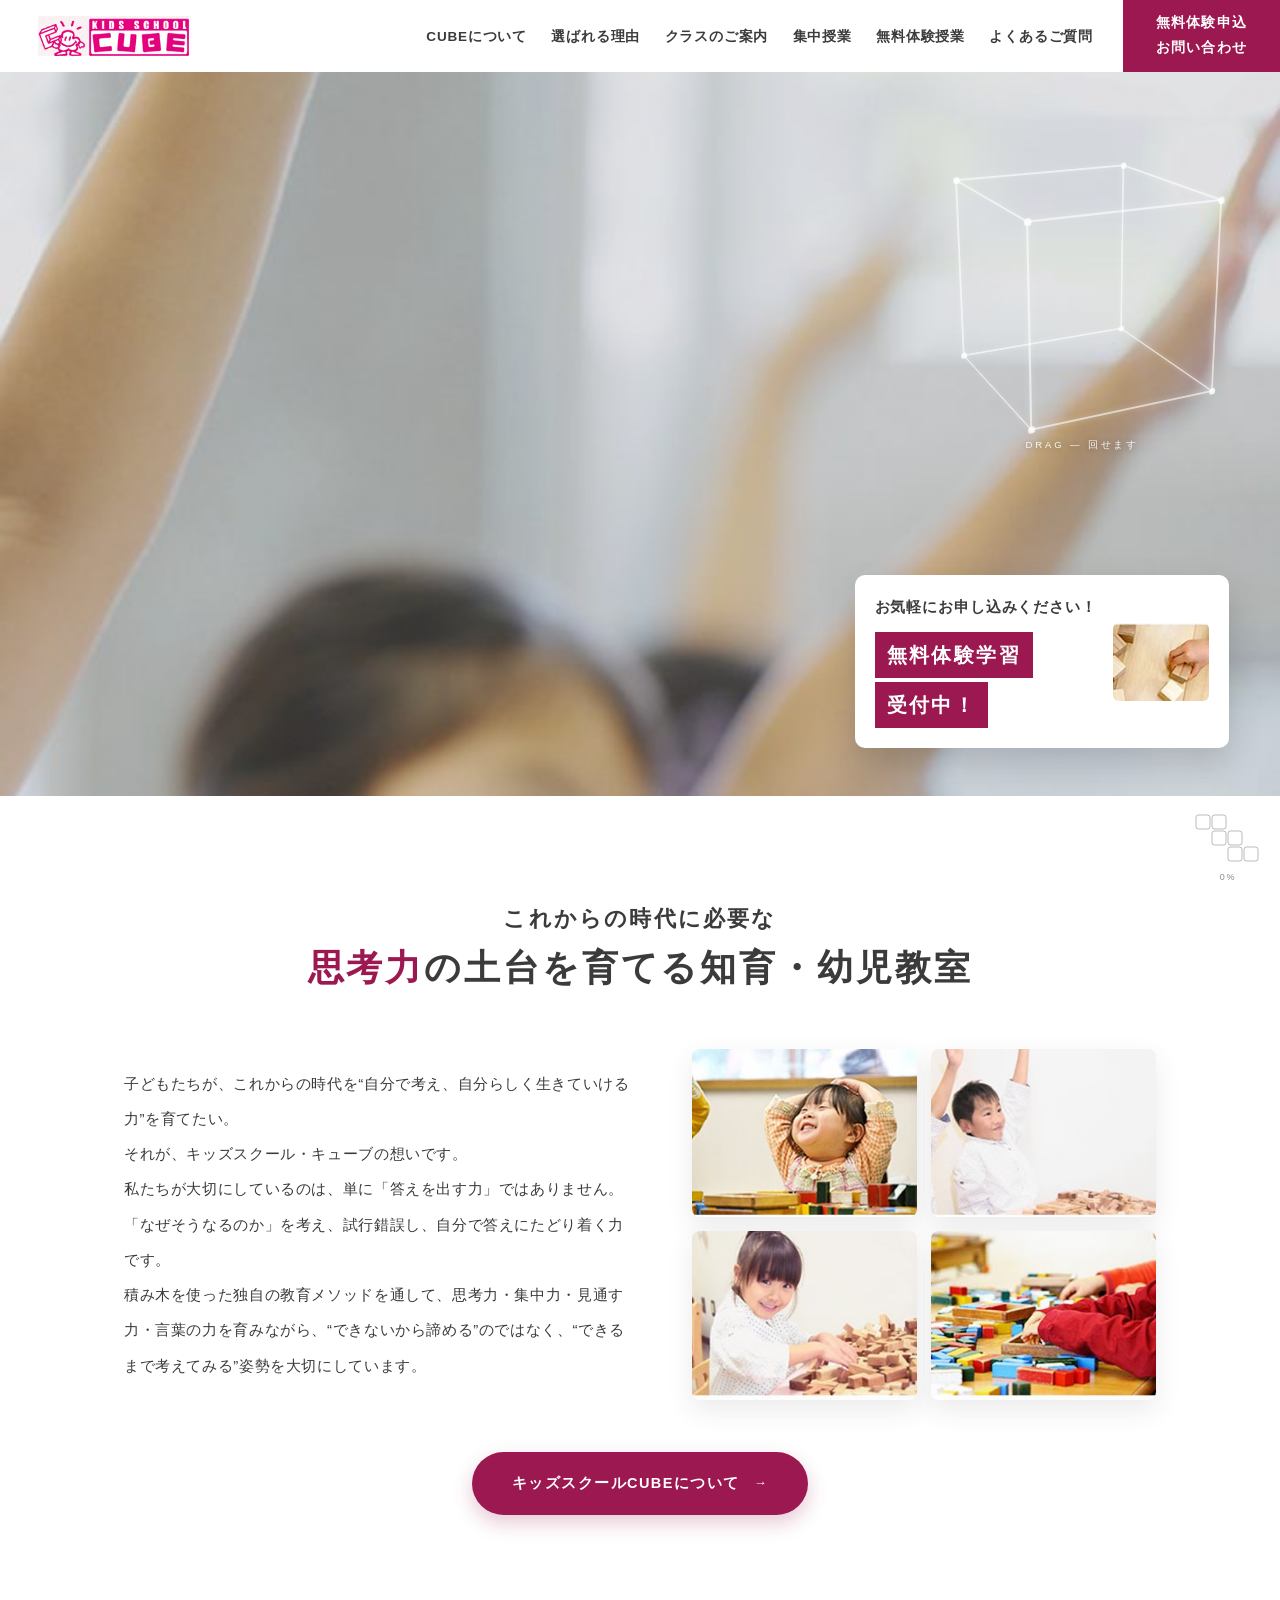
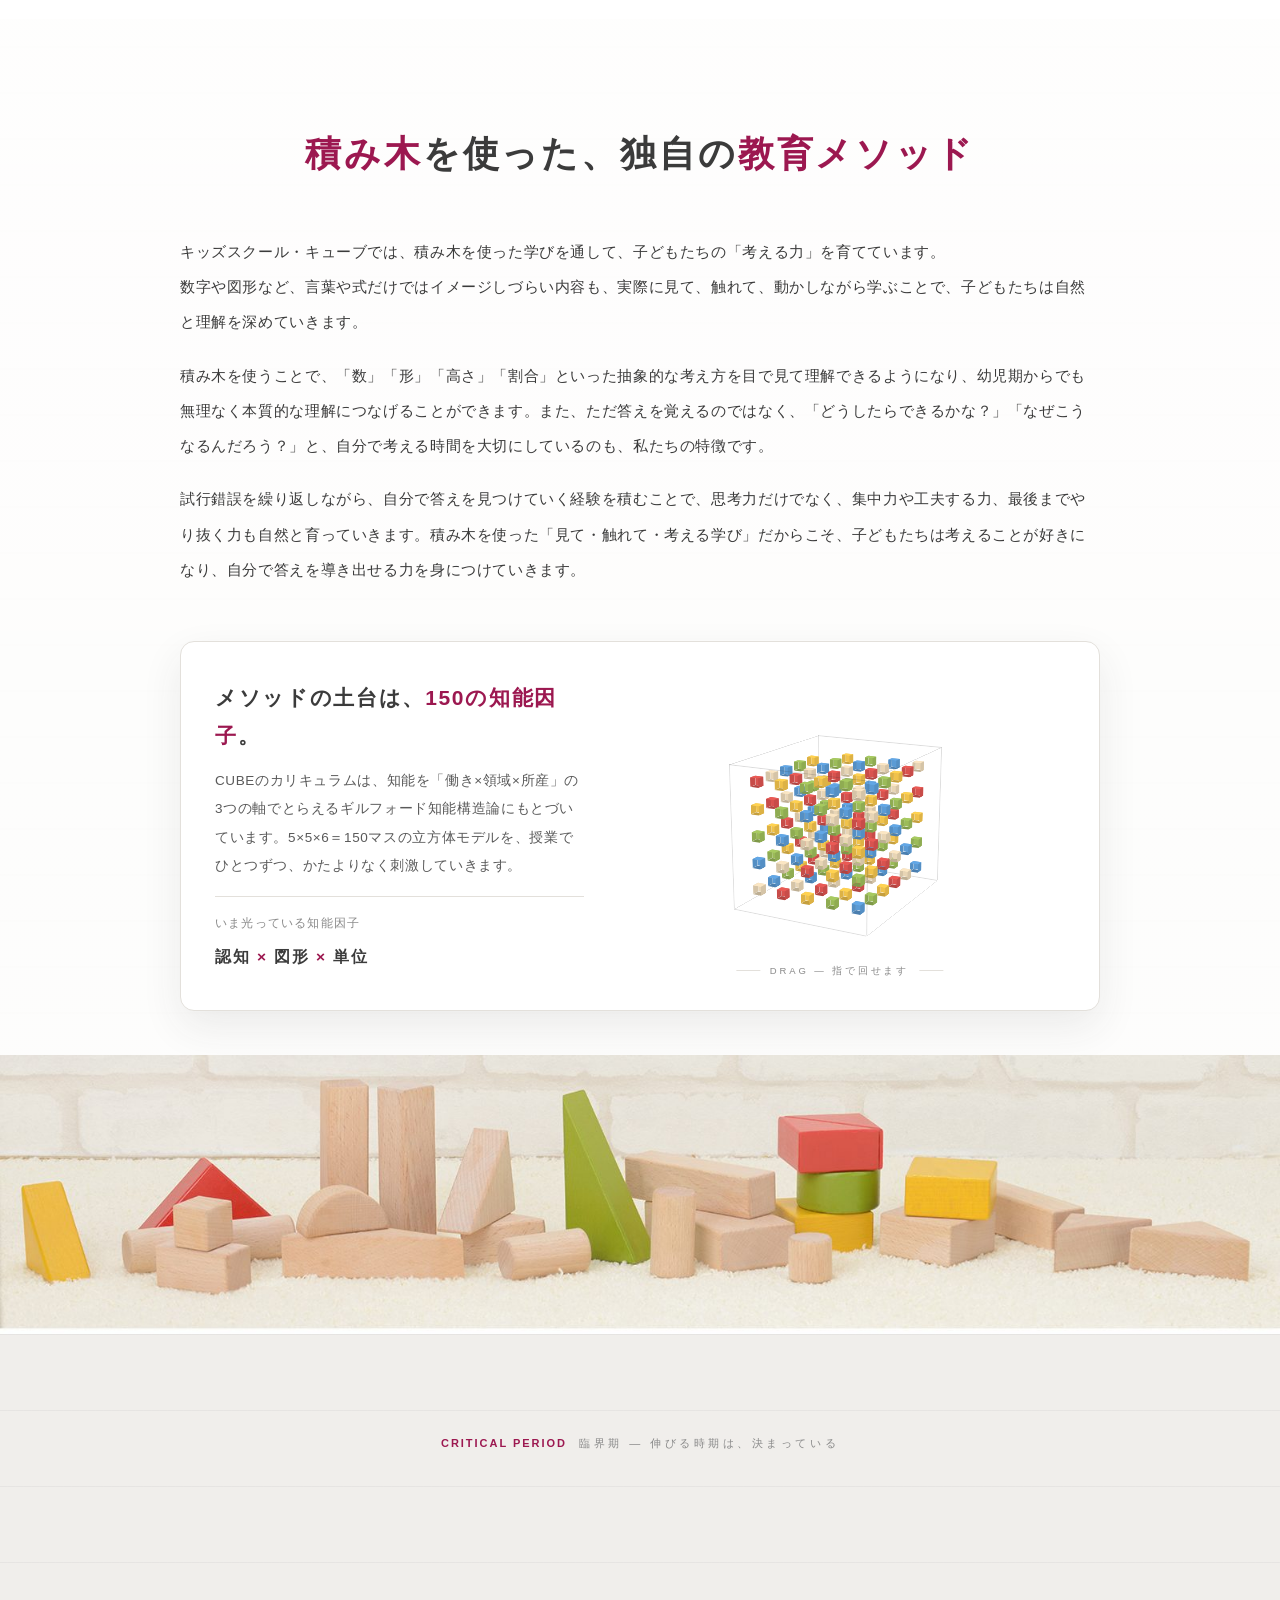
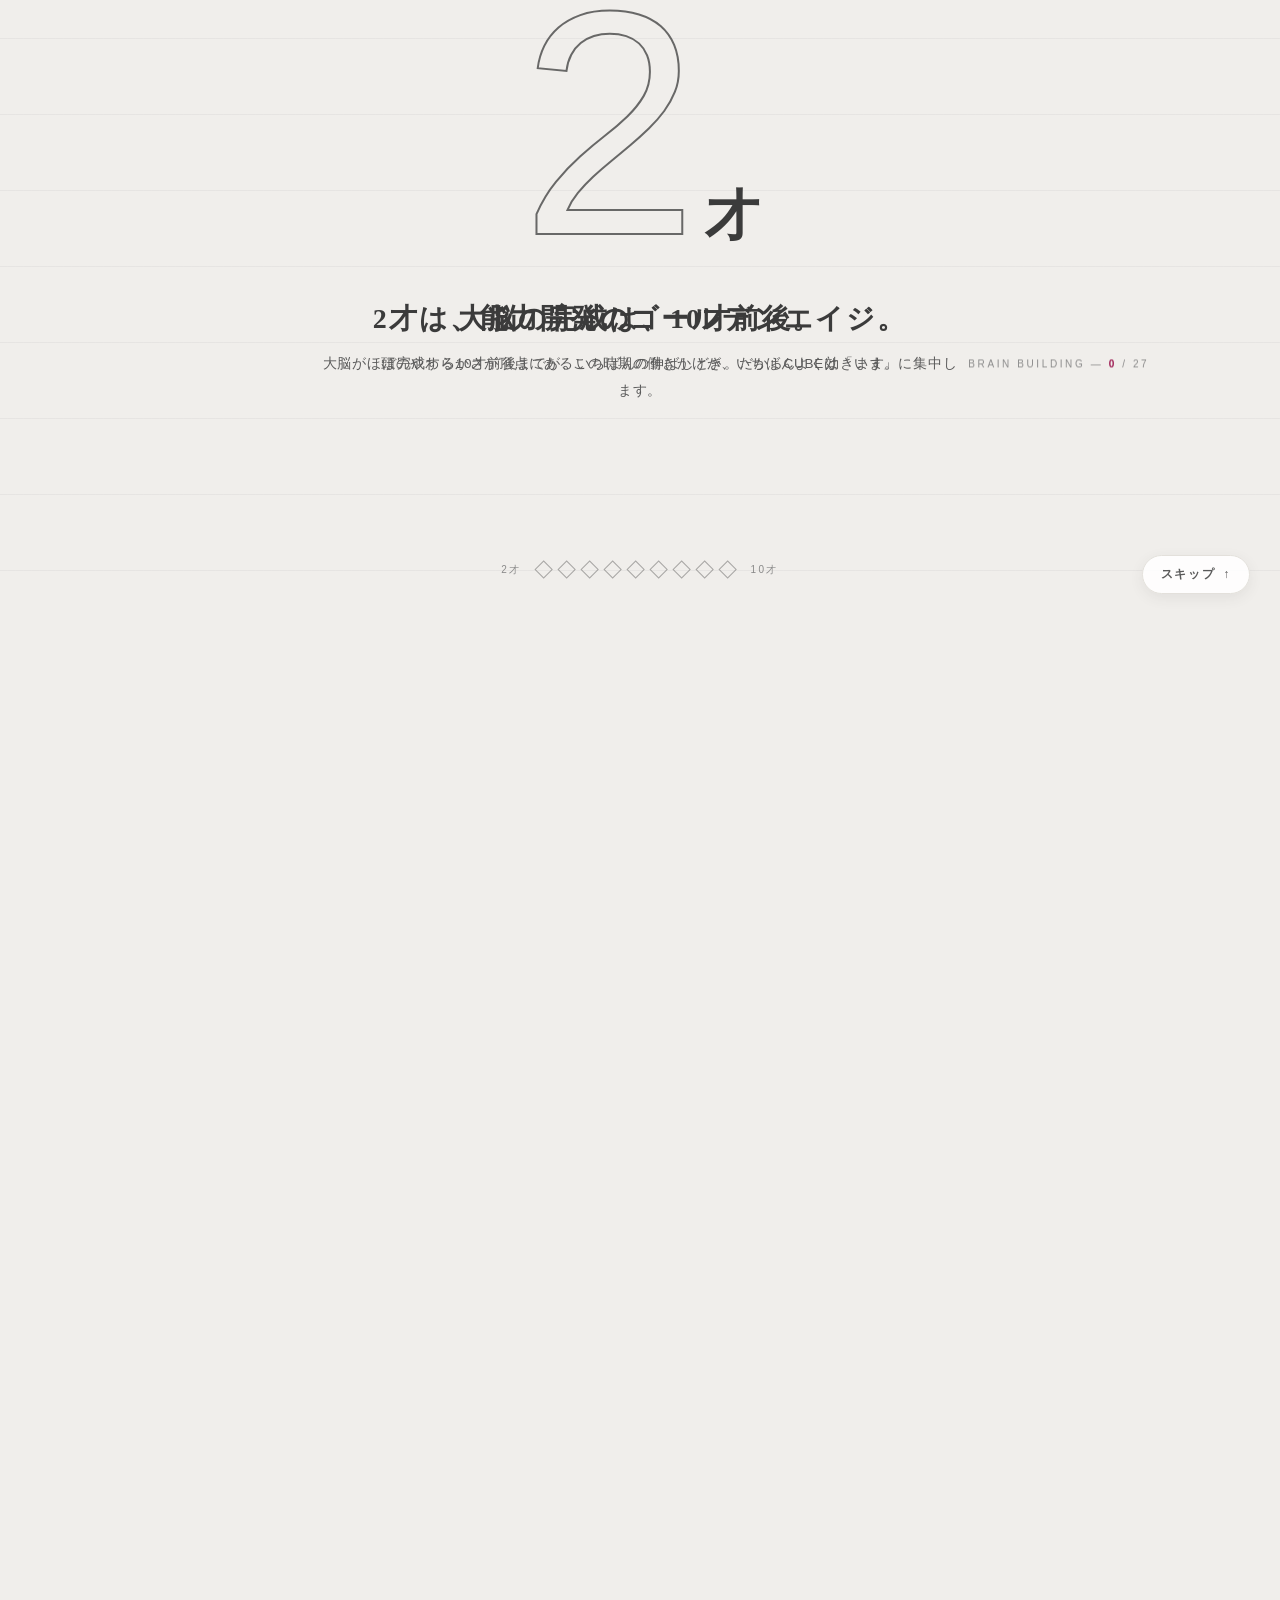
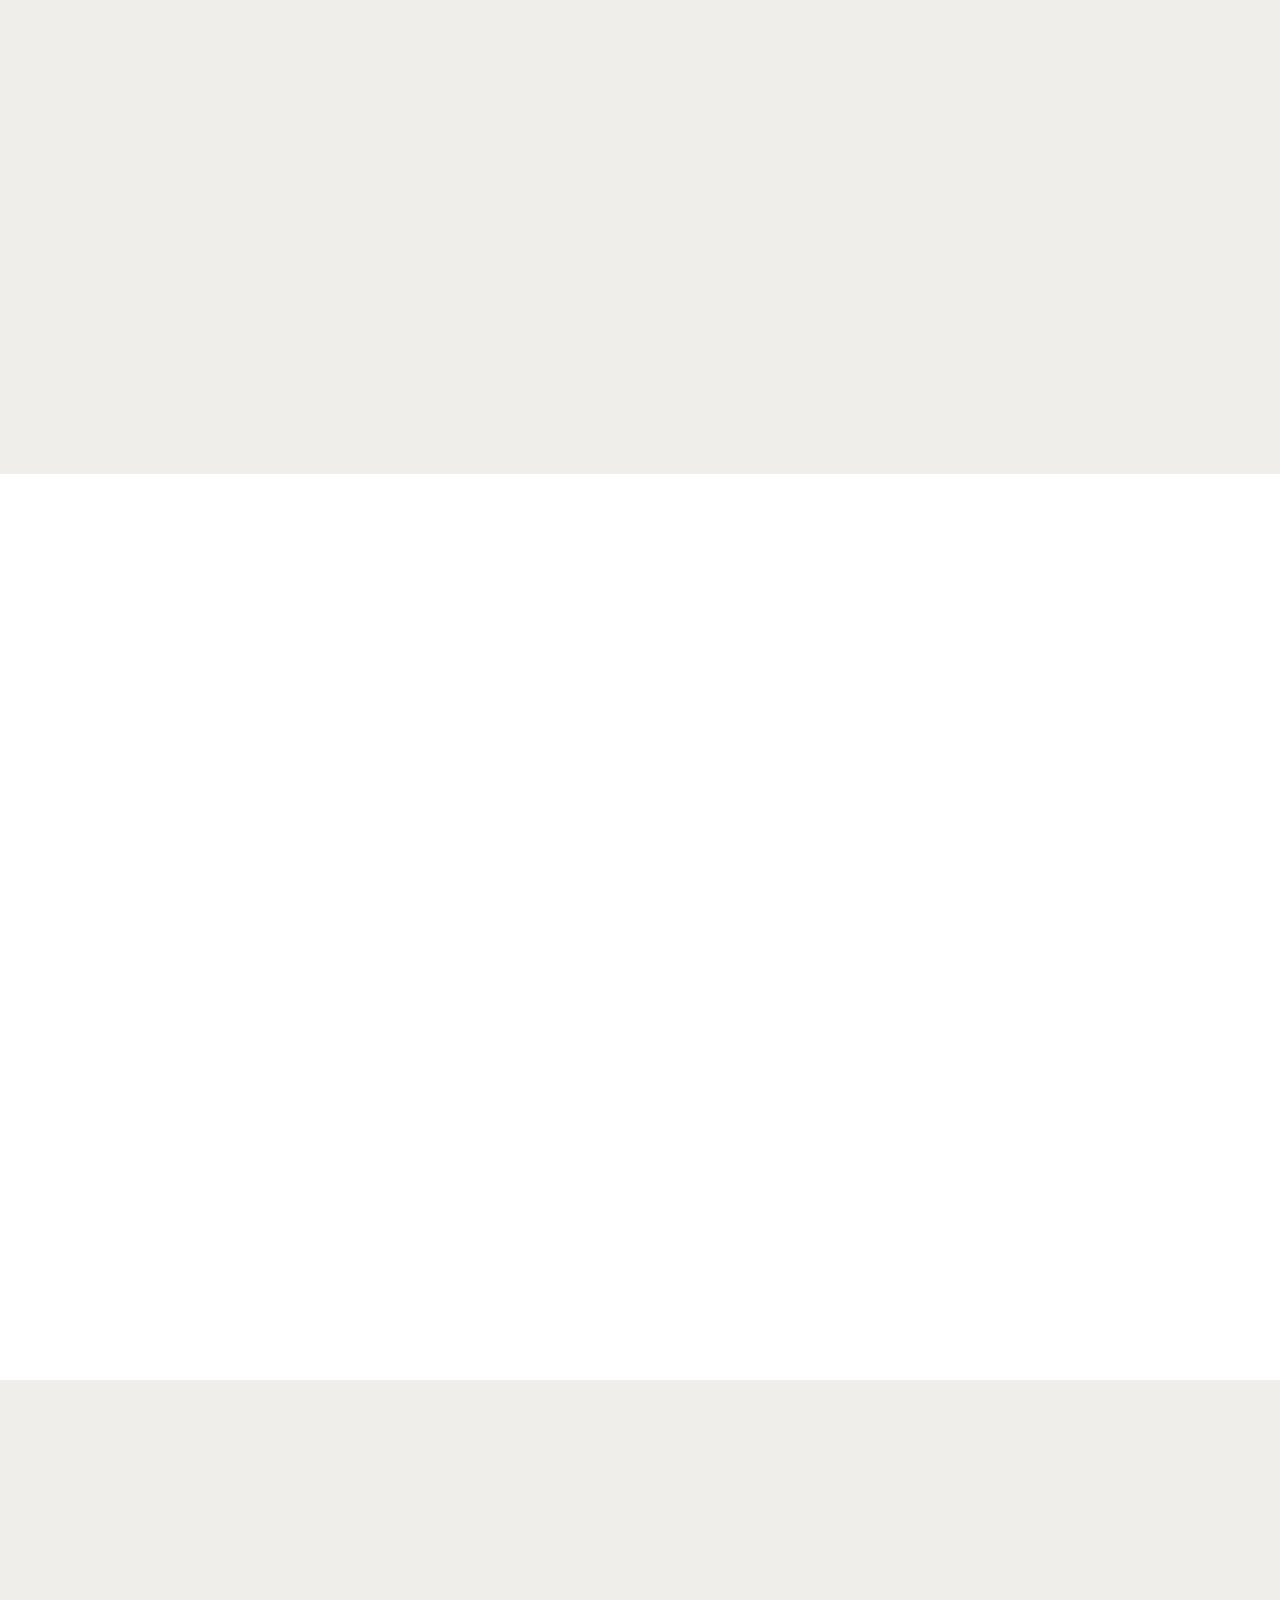
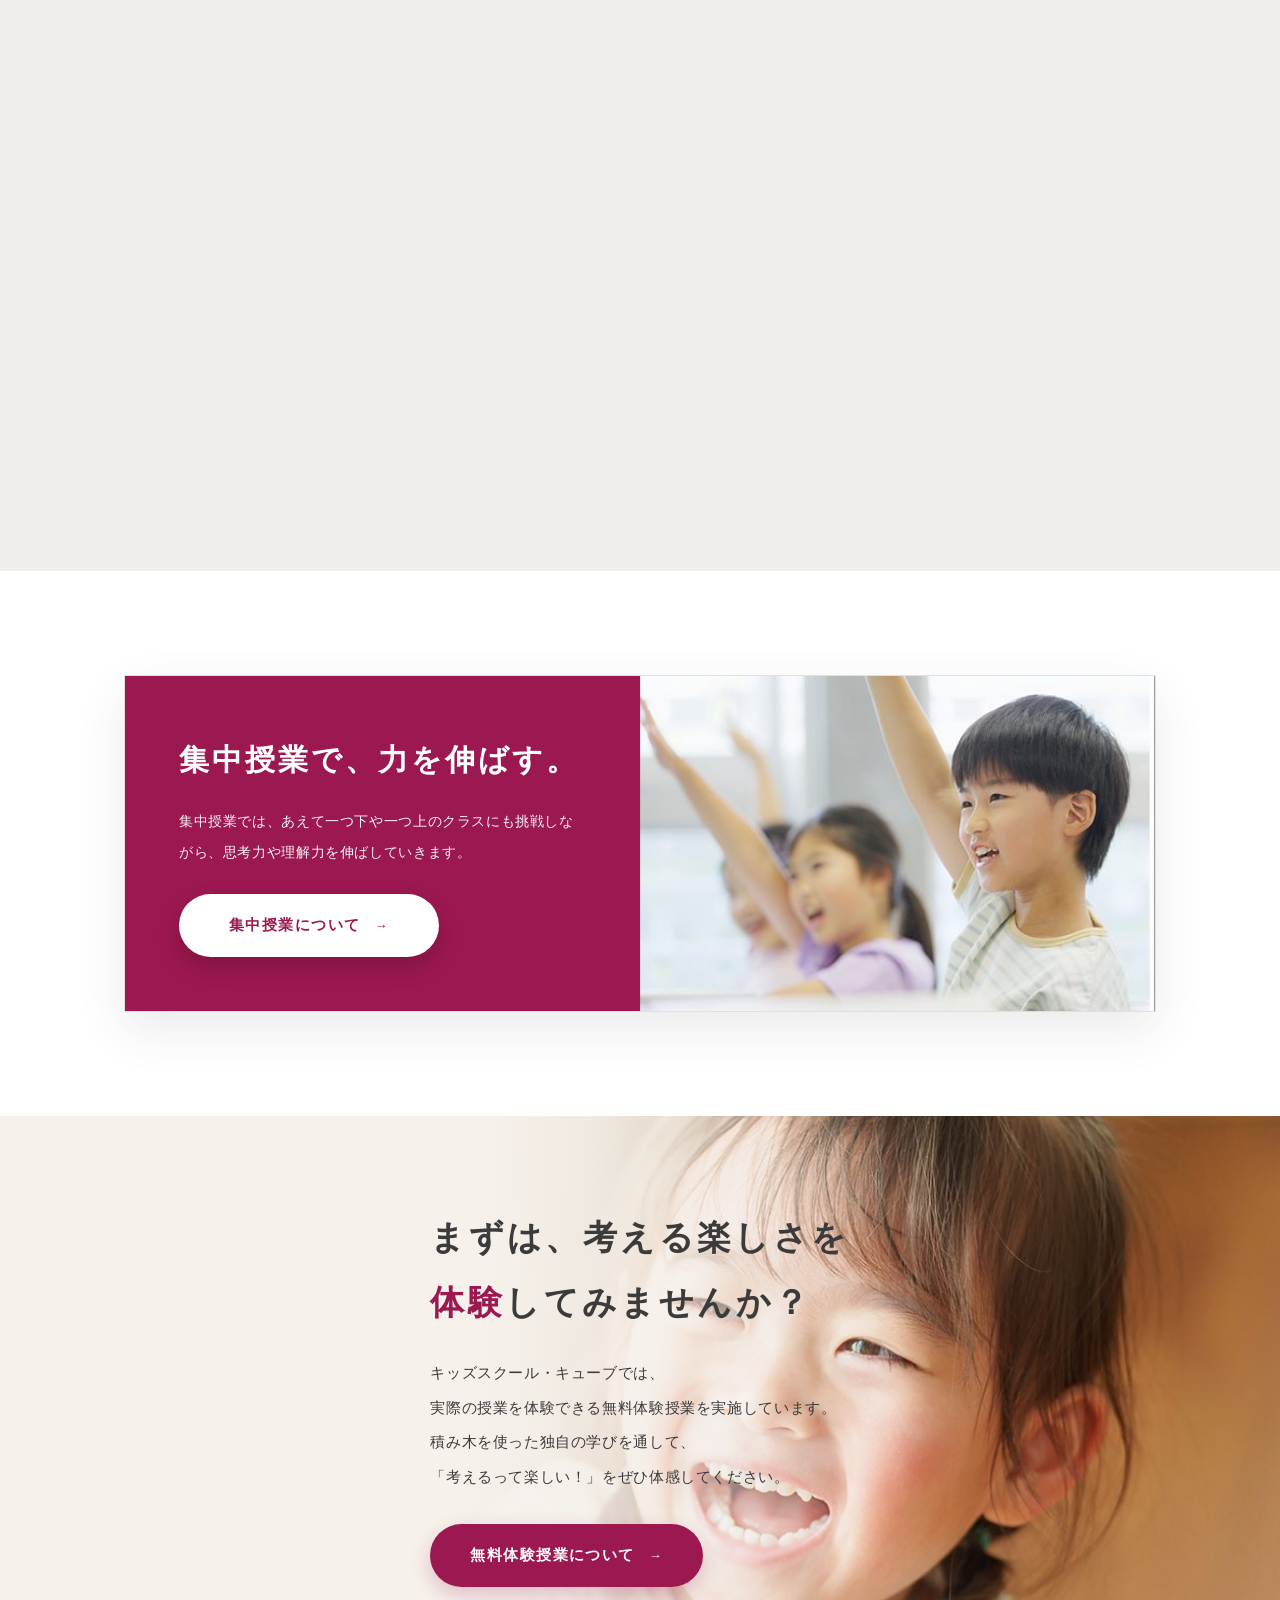
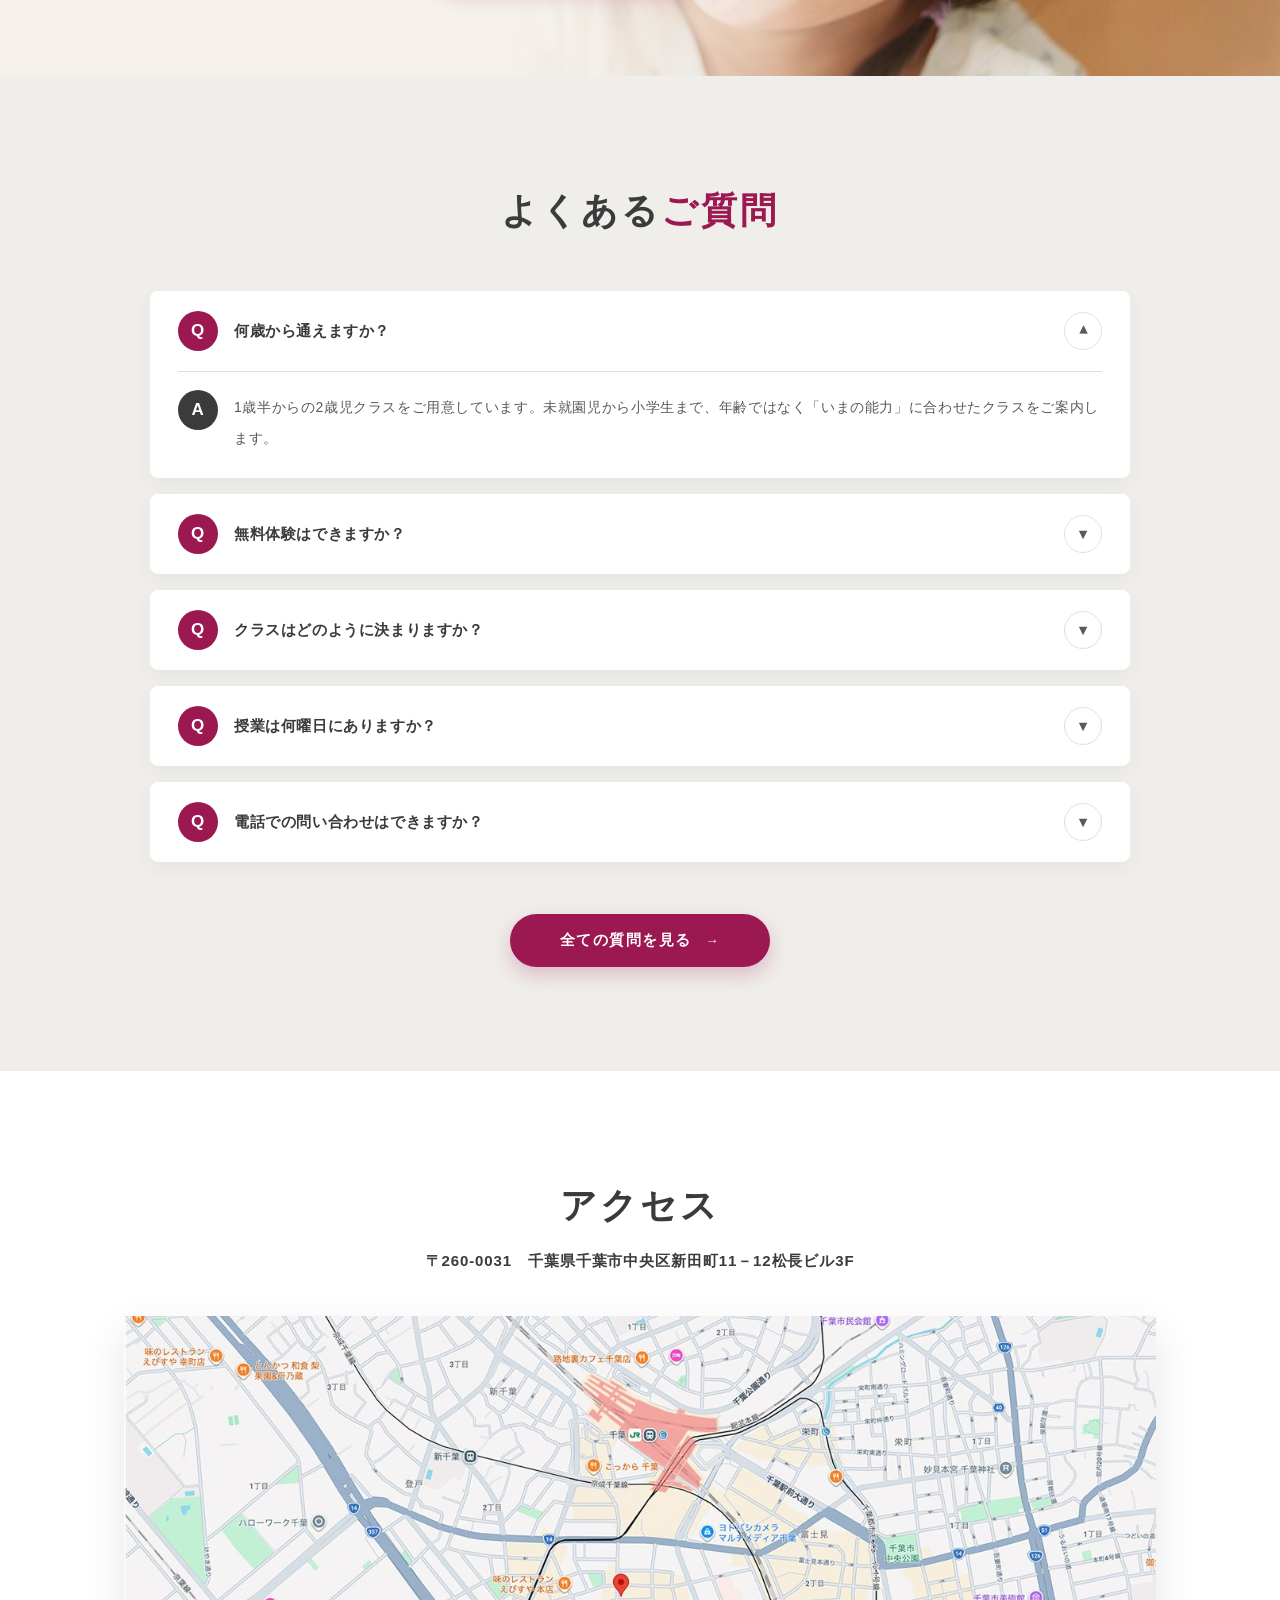
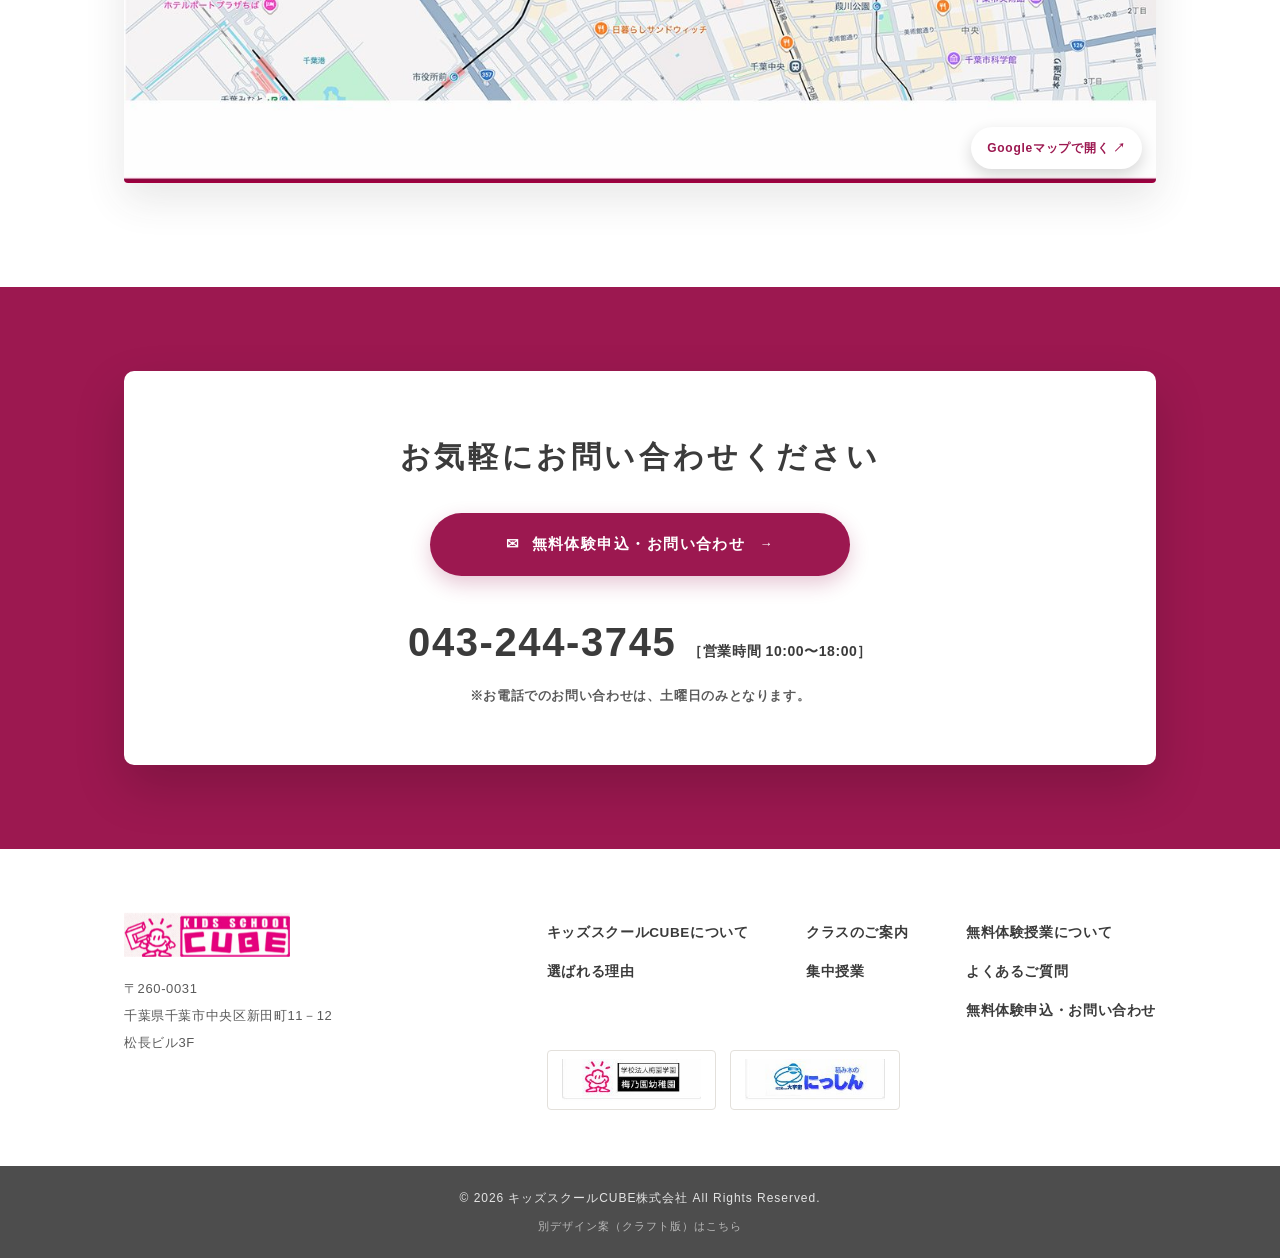
==== commit 747b3979: "試作サイトのため全ページ noindex 化(検索エンジン非掲載)+ Cloudflare用 _headers 追加 Co-Authored-By: Claude Fable 5 <noreply@a" ====
--- a/index.html
+++ b/index.html
@@ -2,6 +2,7 @@
 <html lang="ja">
 <head>
 <meta charset="UTF-8">
+<meta name="robots" content="noindex, nofollow">
 <meta name="viewport" content="width=device-width, initial-scale=1">
 <title>キッズスクールCUBE — 考える楽しさが、未来を変えていく。｜千葉の知育・幼児教室</title>
 <meta name="description" content="これからの時代に必要な思考力の土台を育てる知育・幼児教室。積み木を使った独自の教育メソッドで「考える力」を育てます。千葉駅東口徒歩6分。無料体験学習受付中。">
